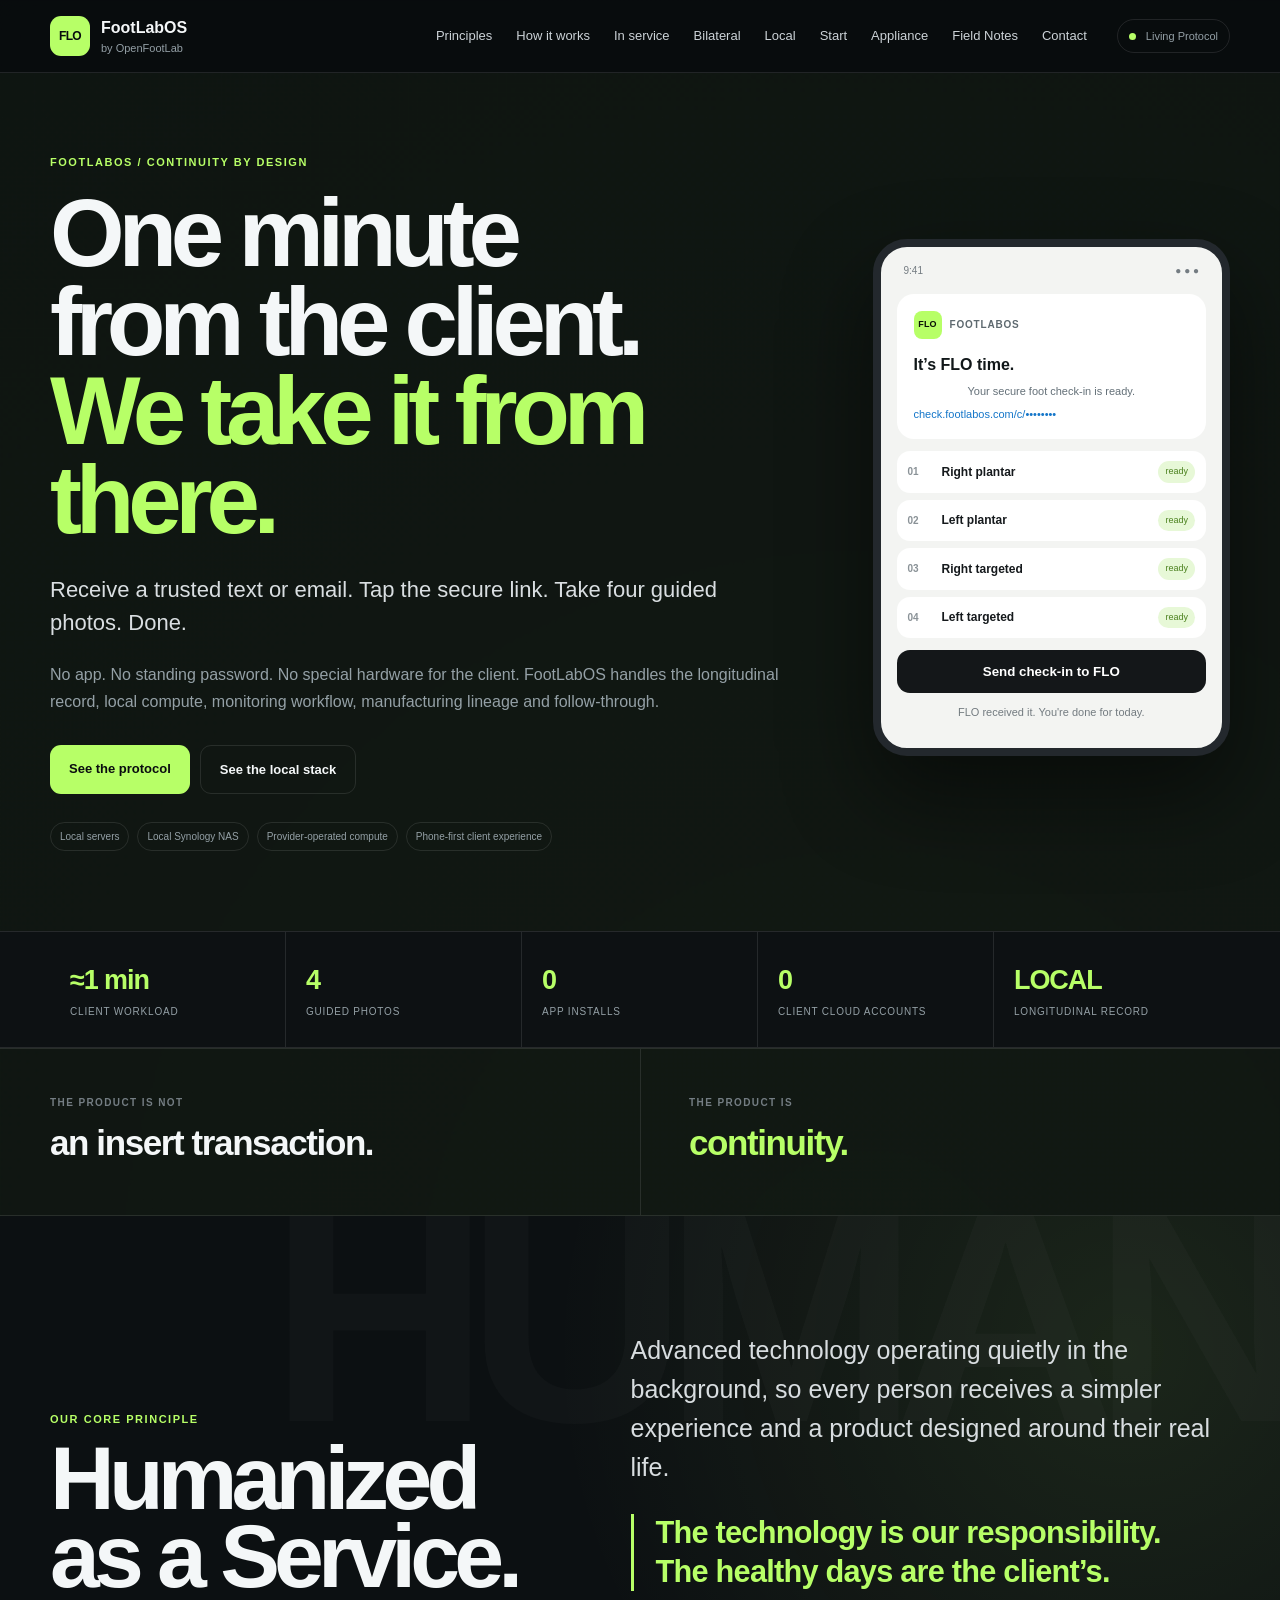
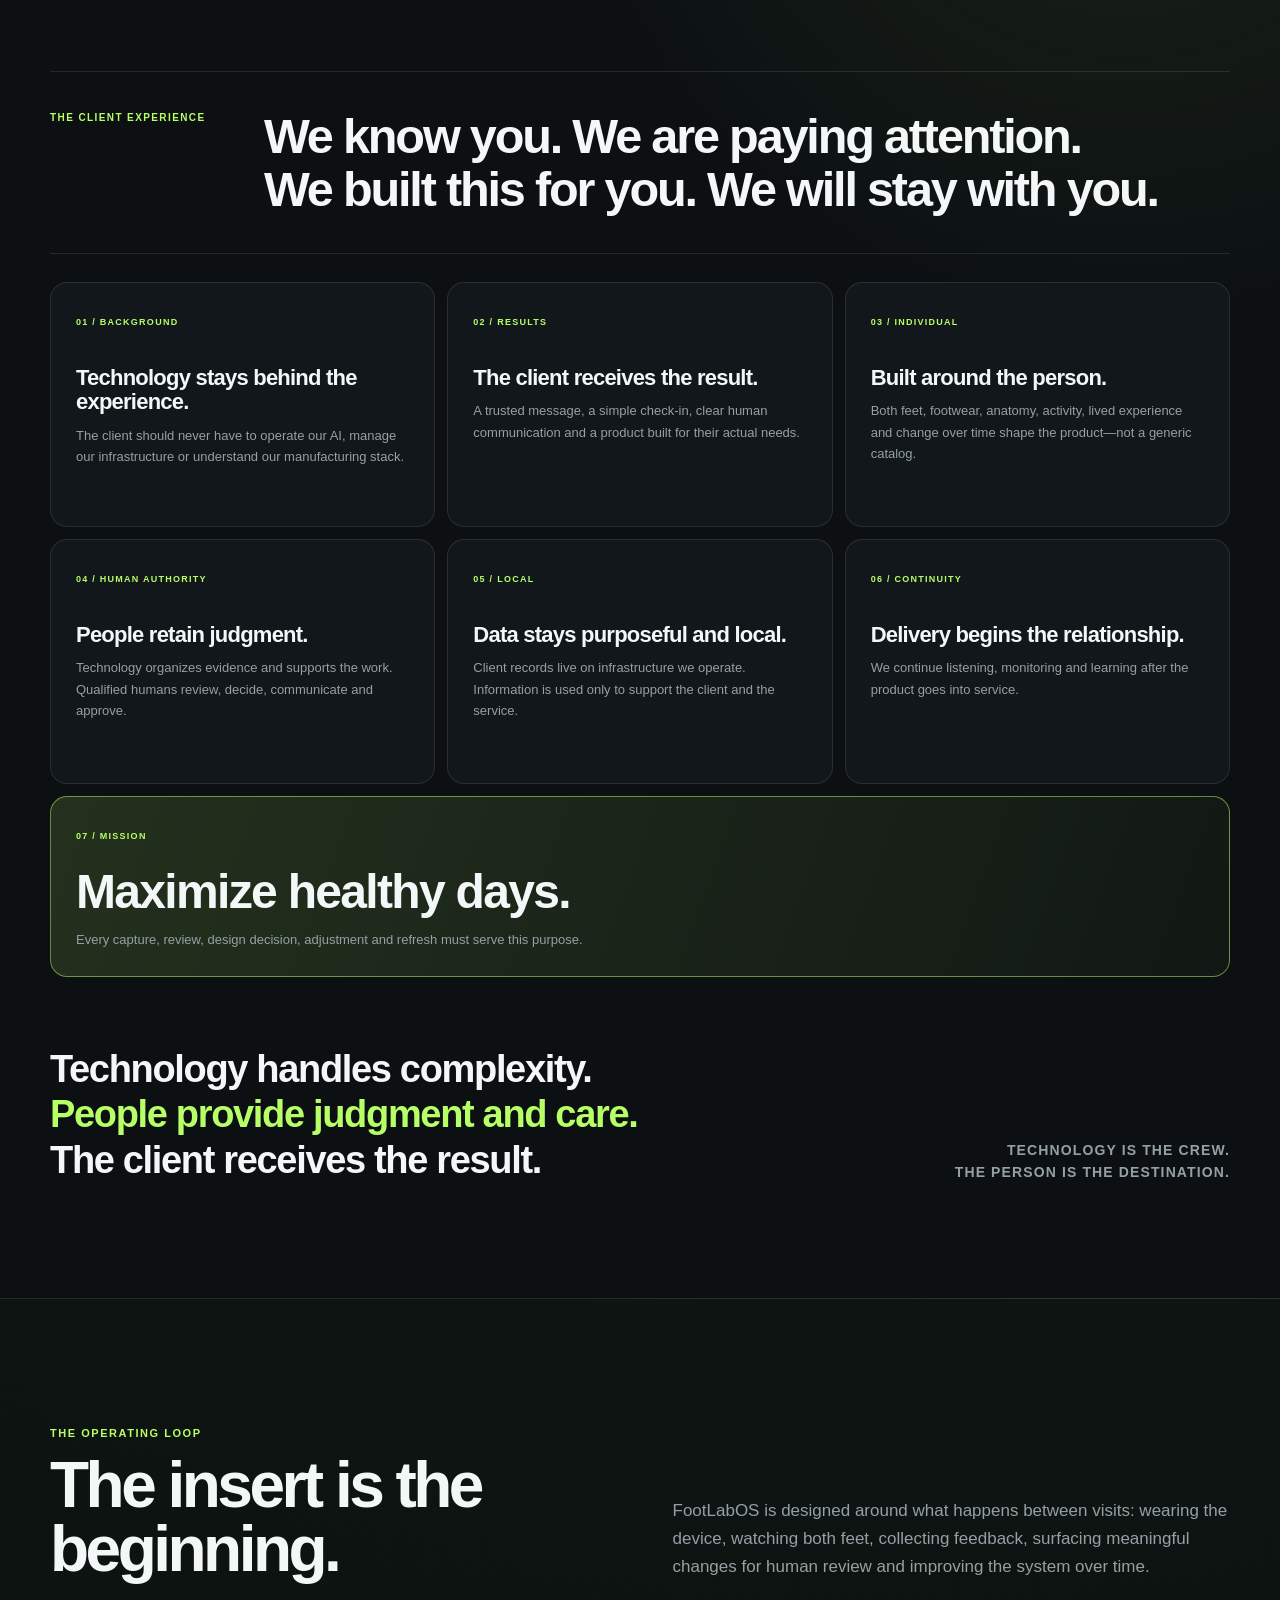
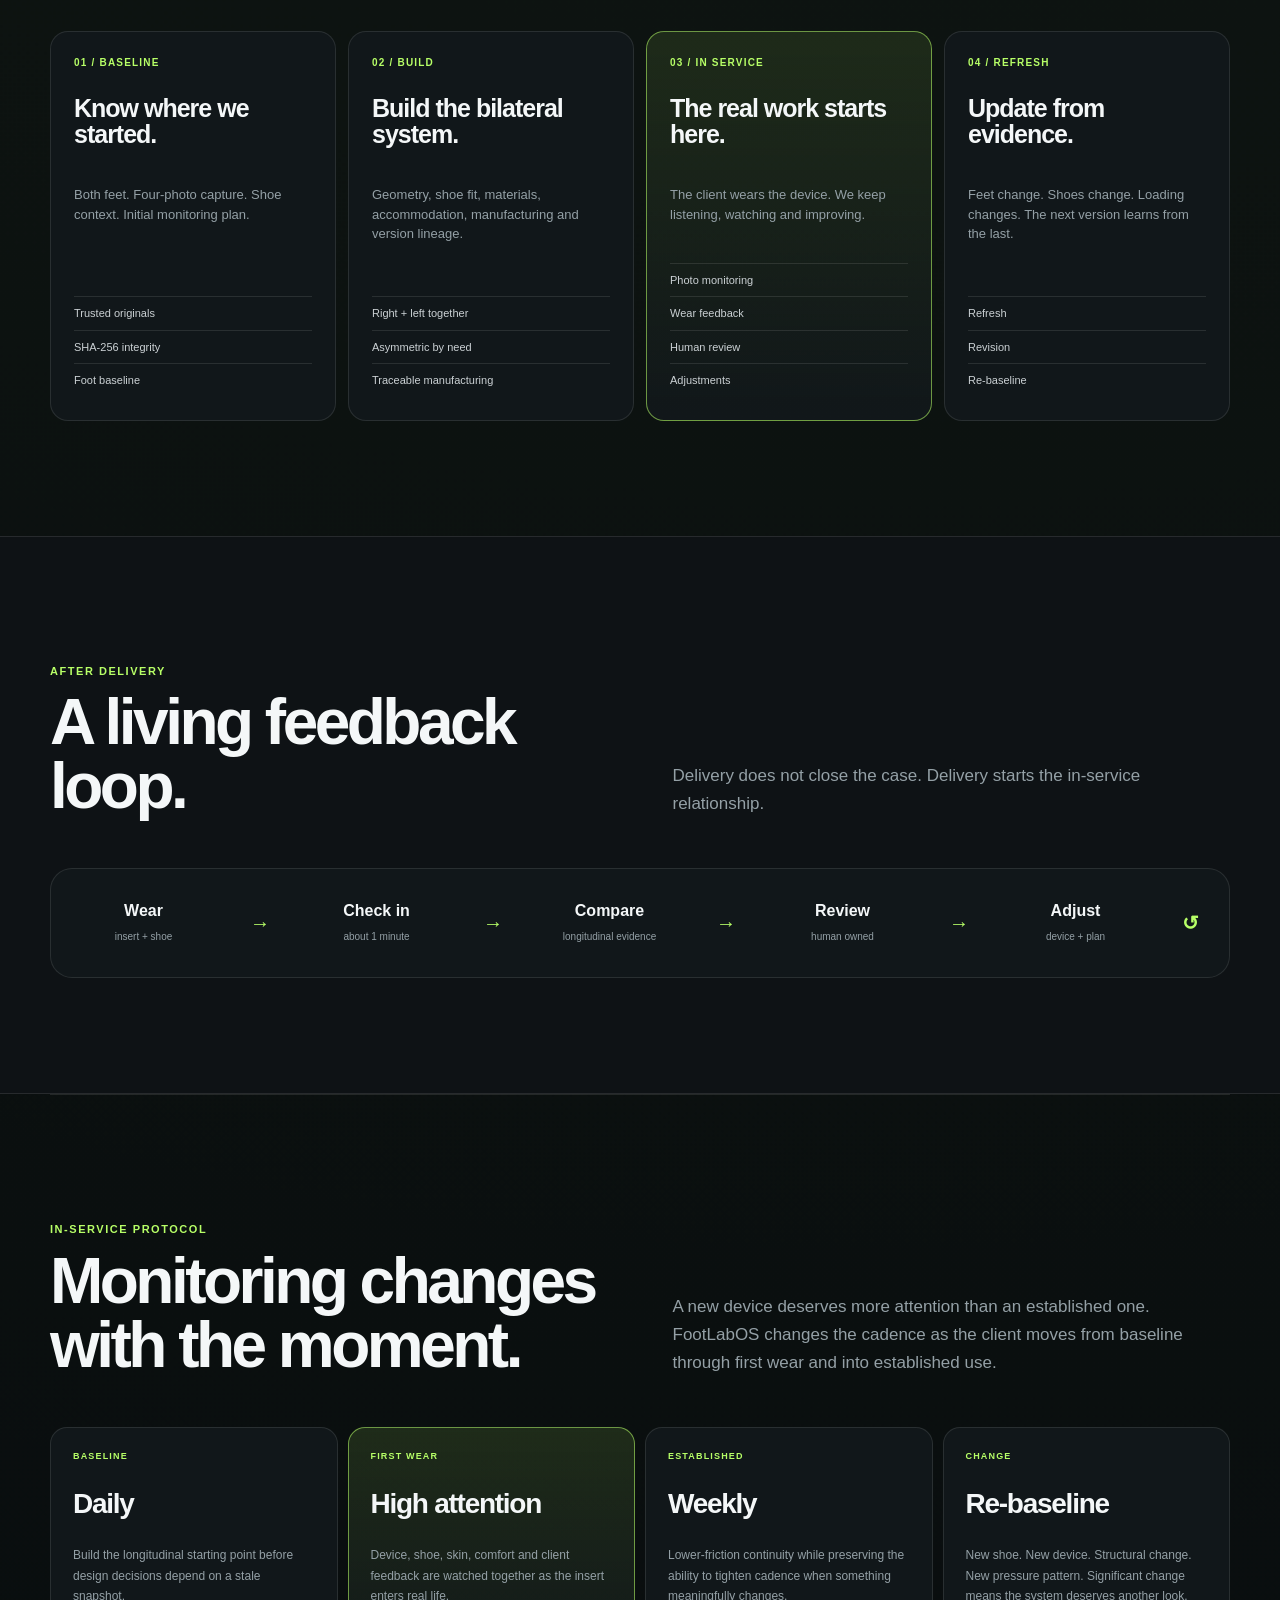
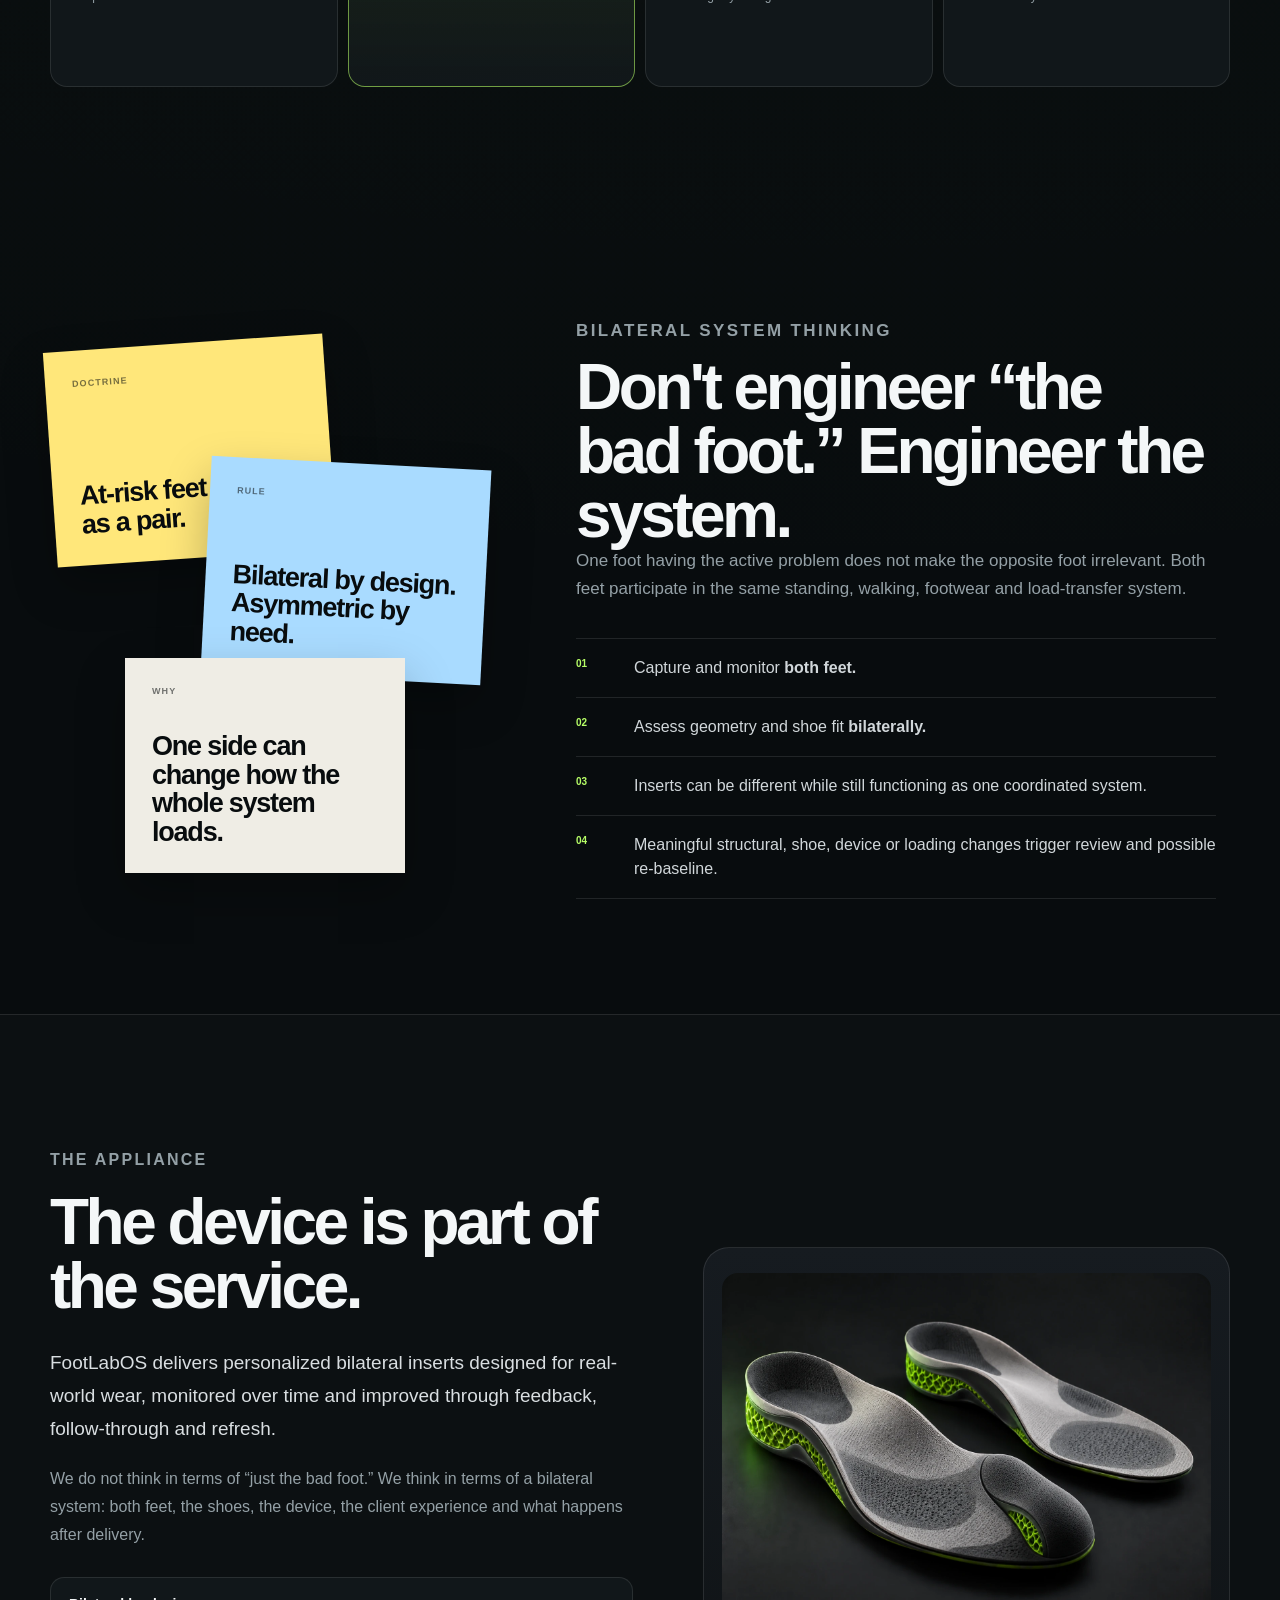
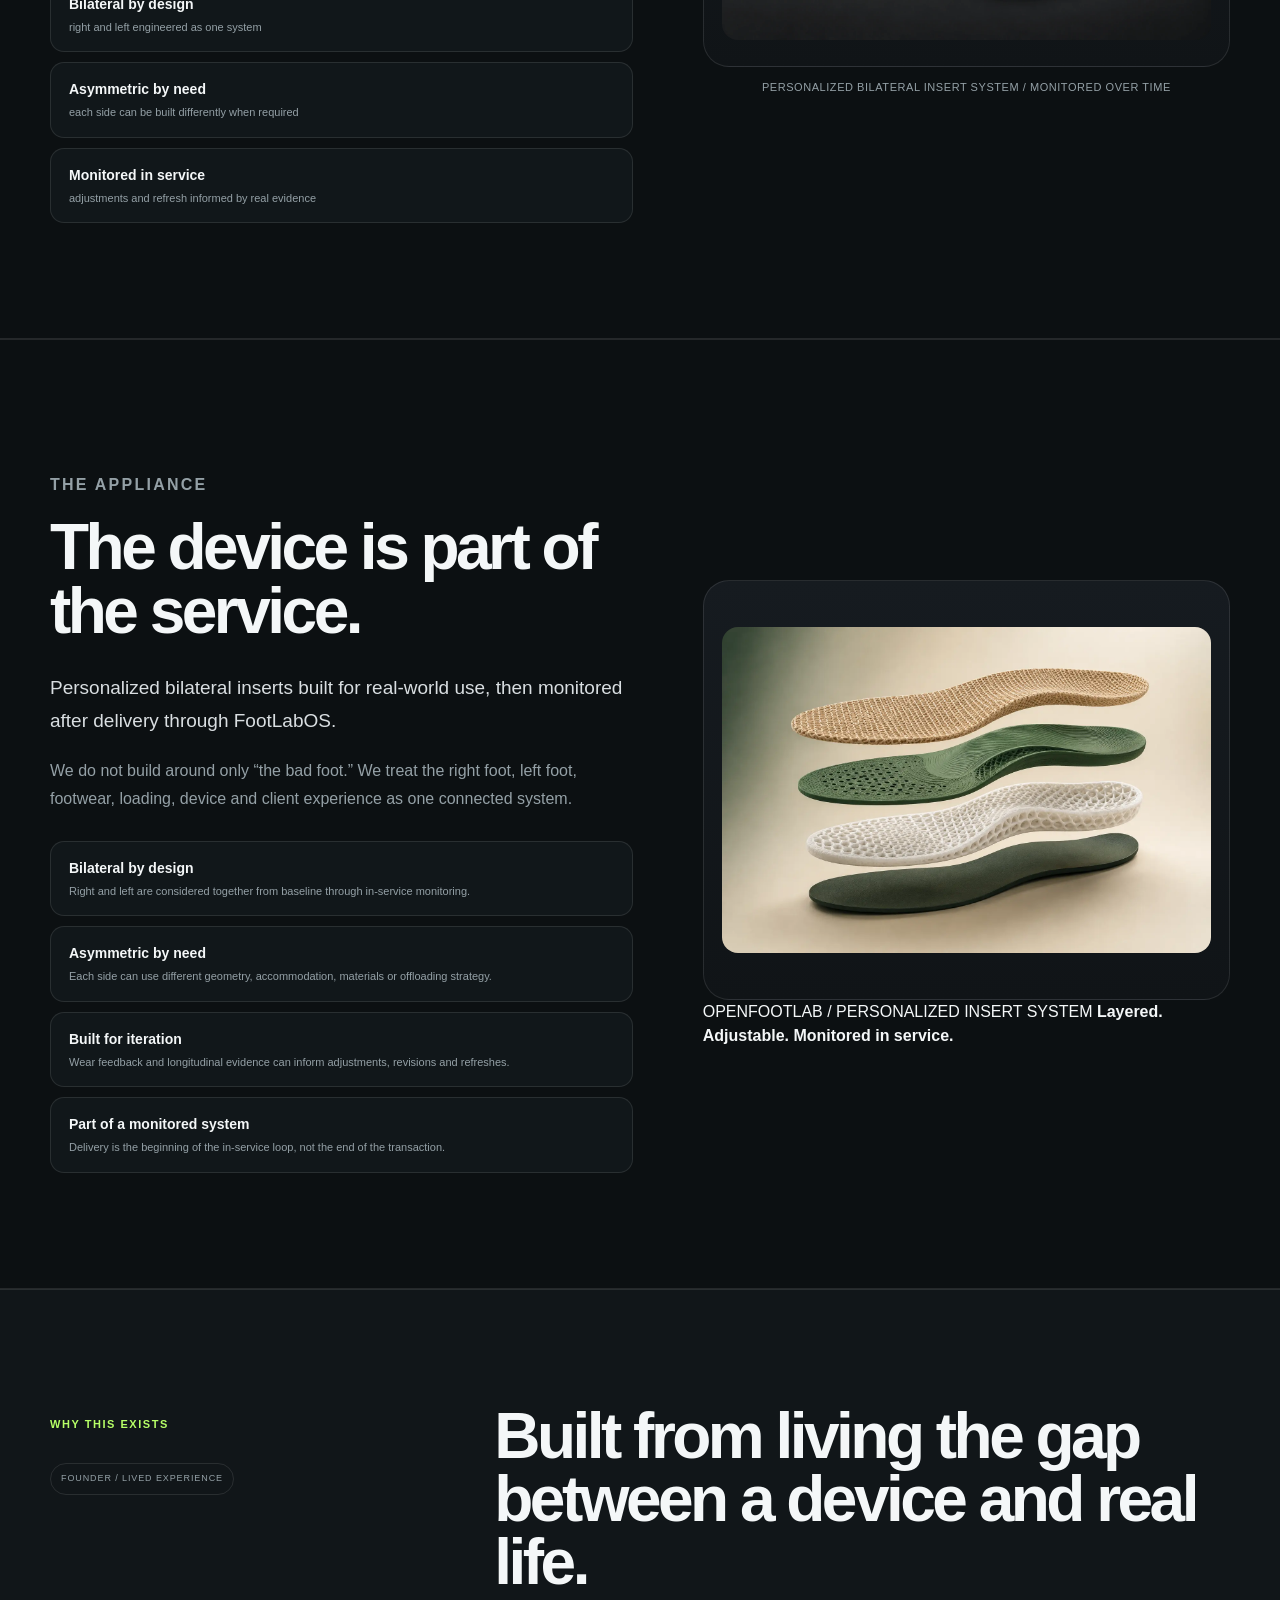
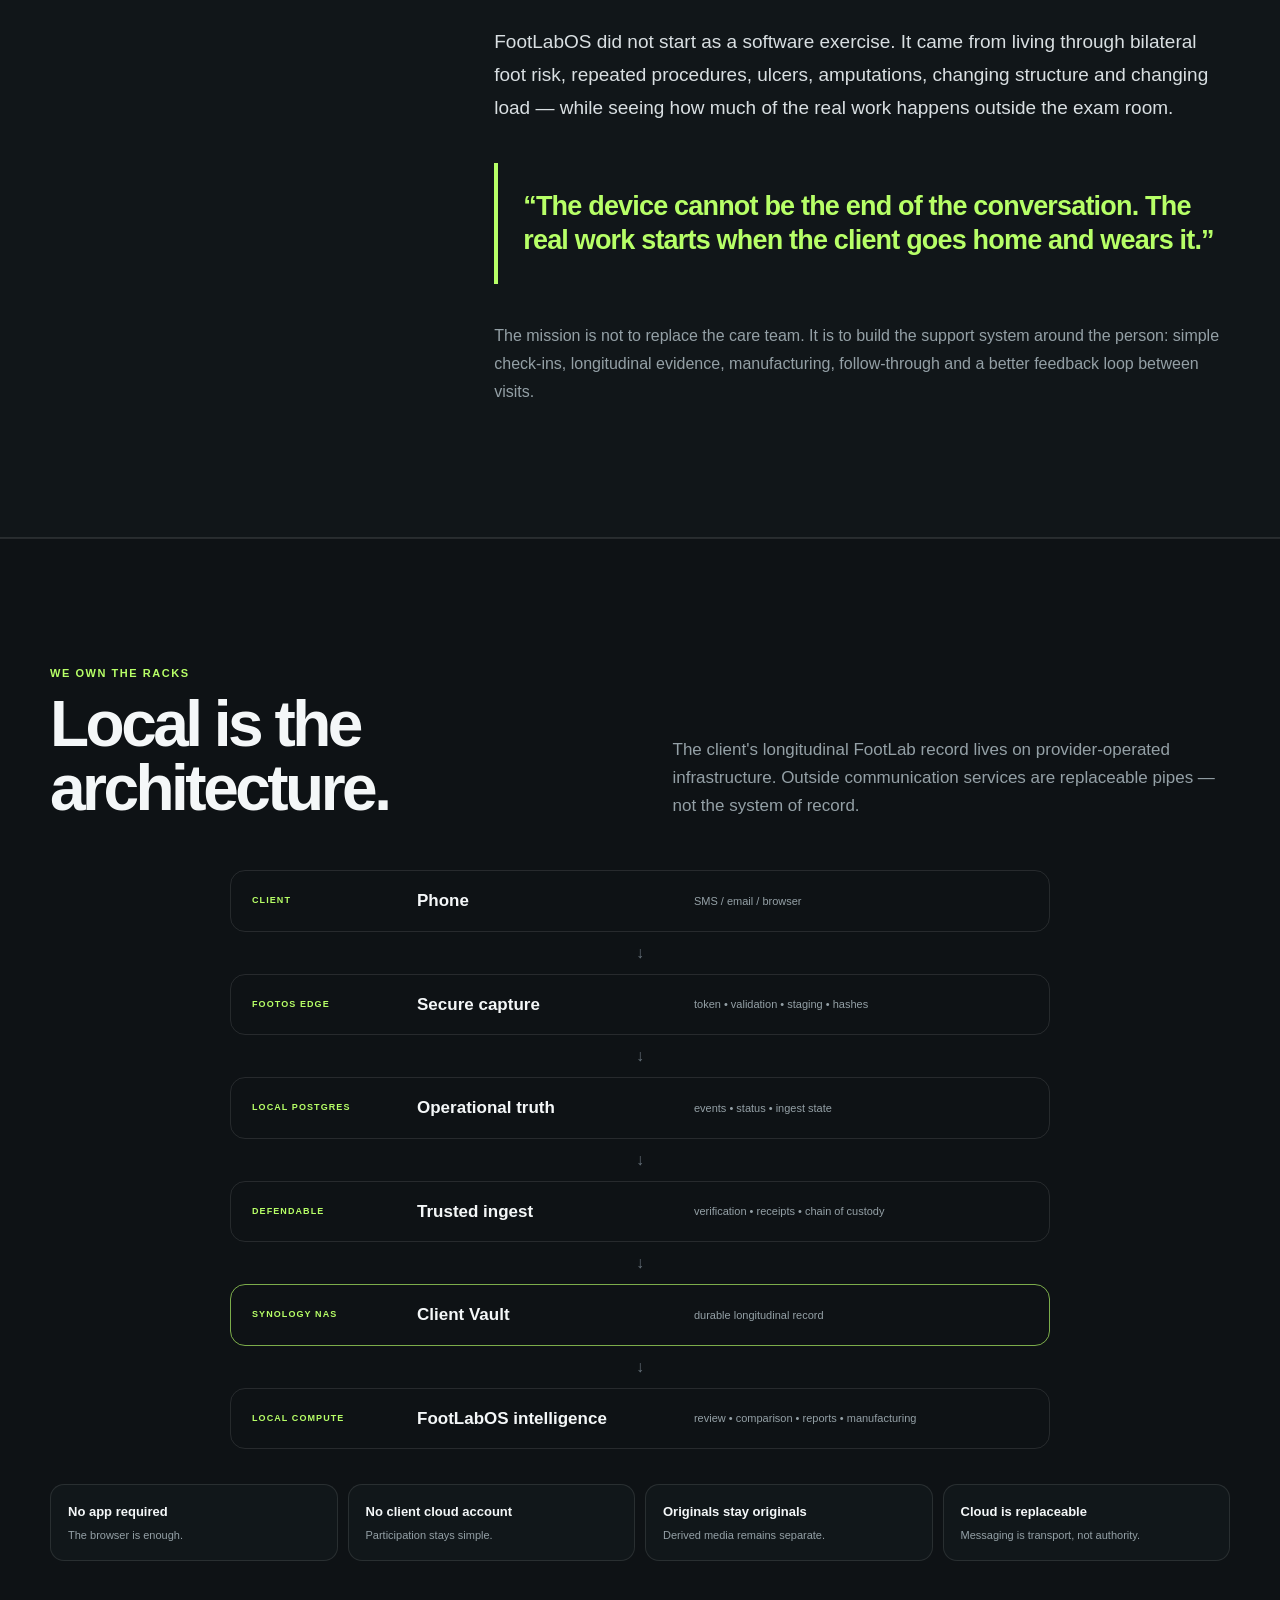
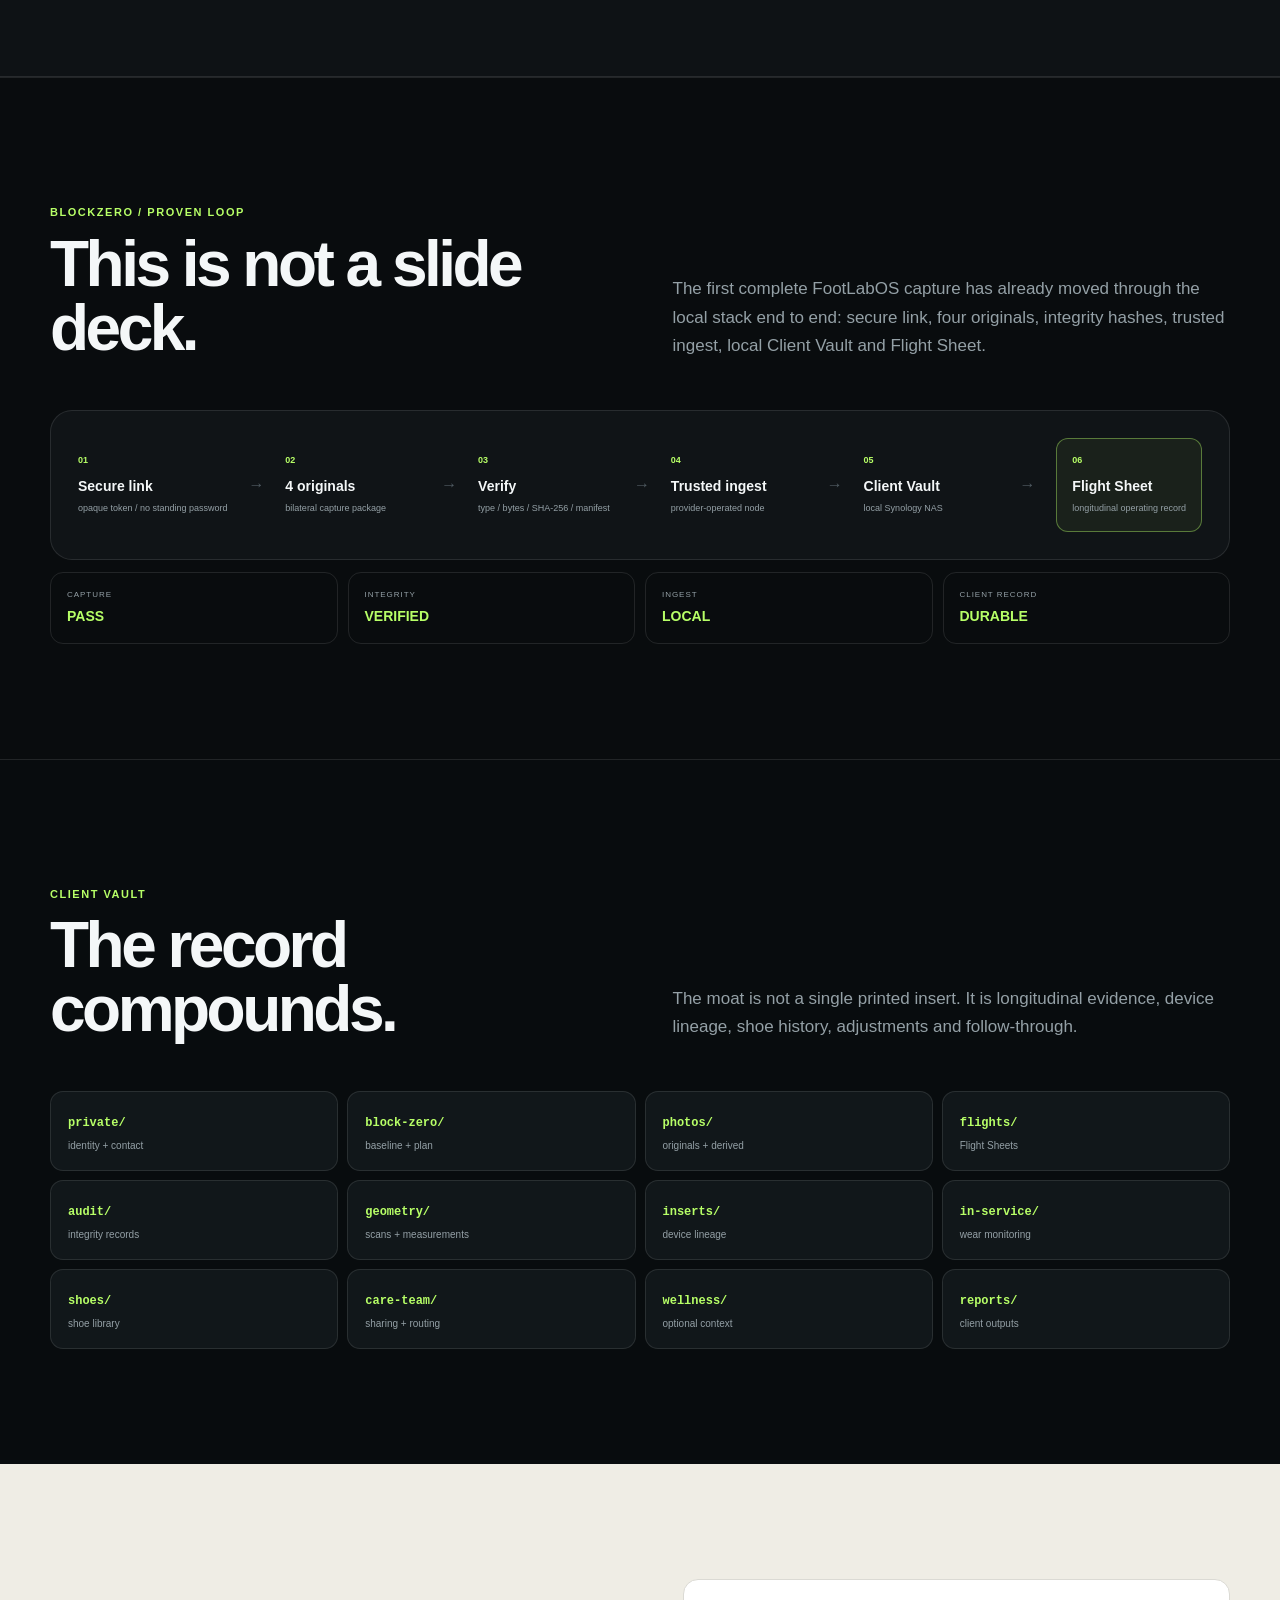
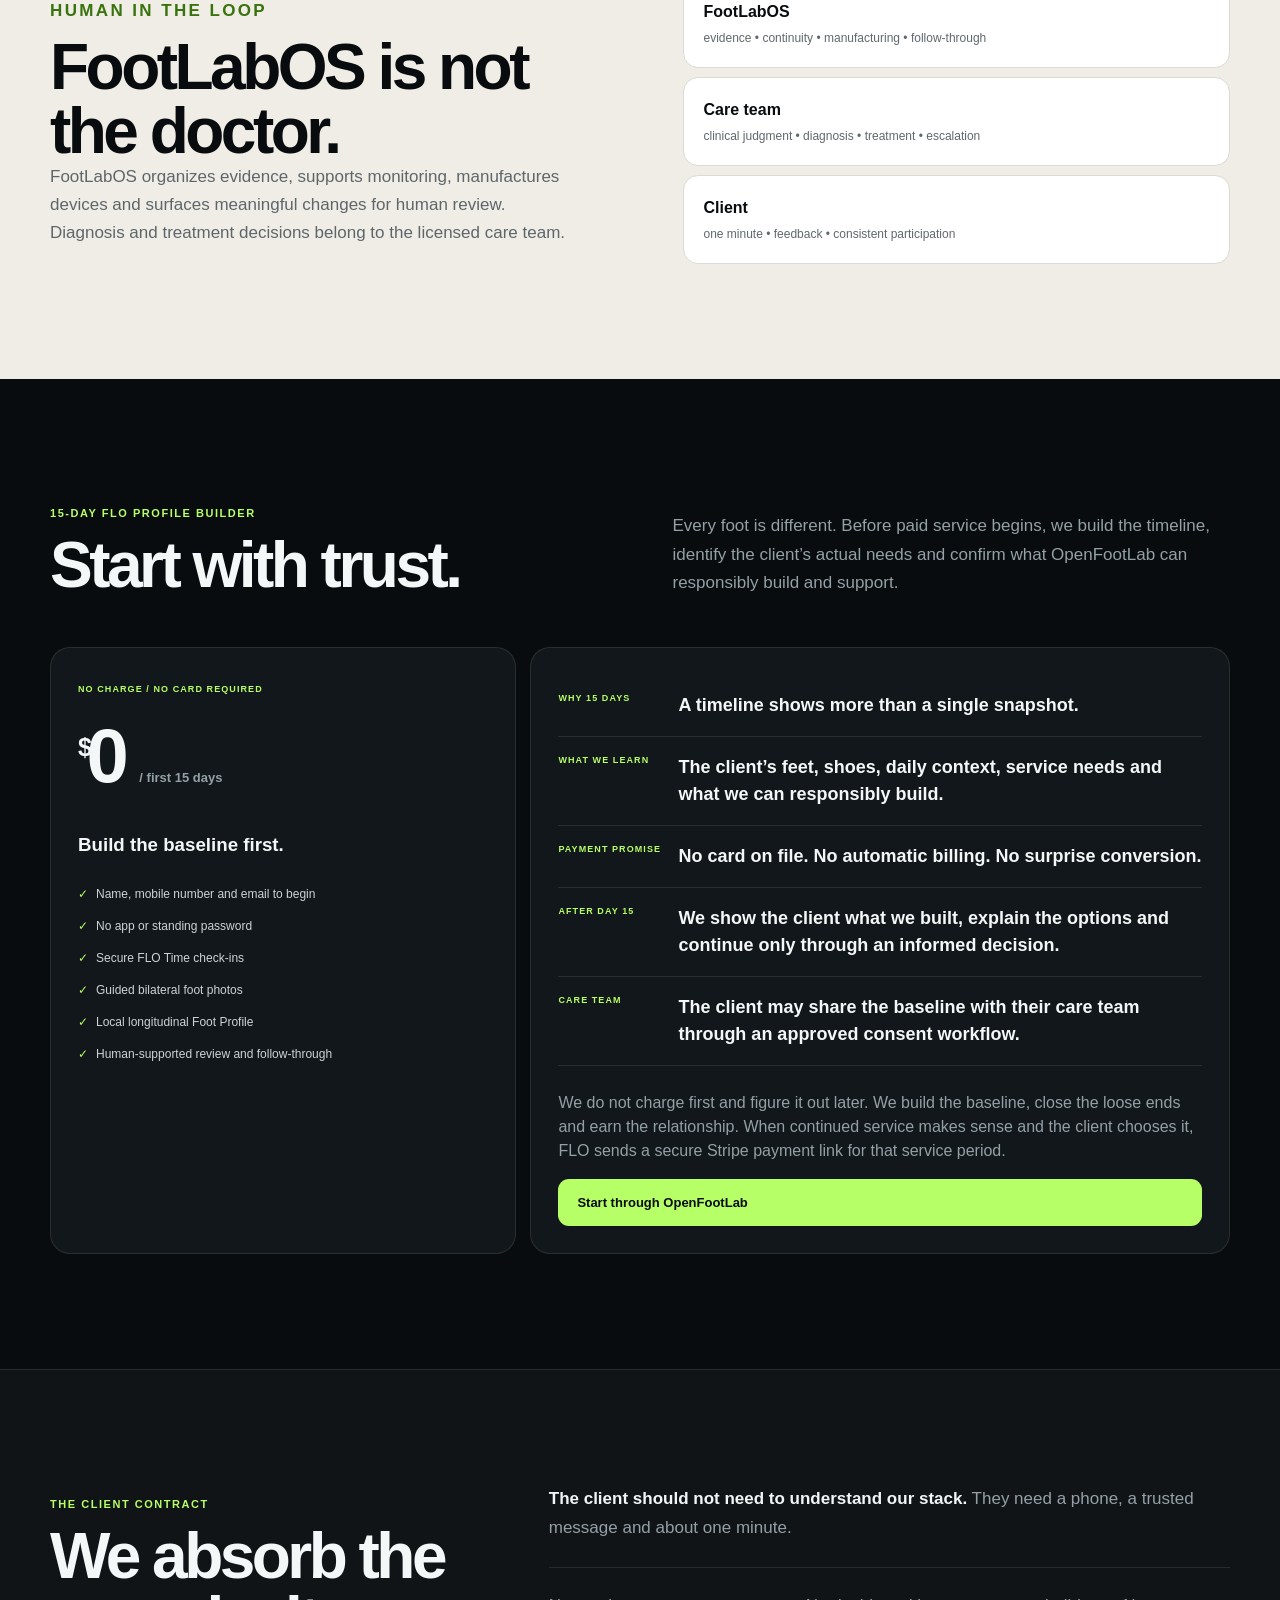
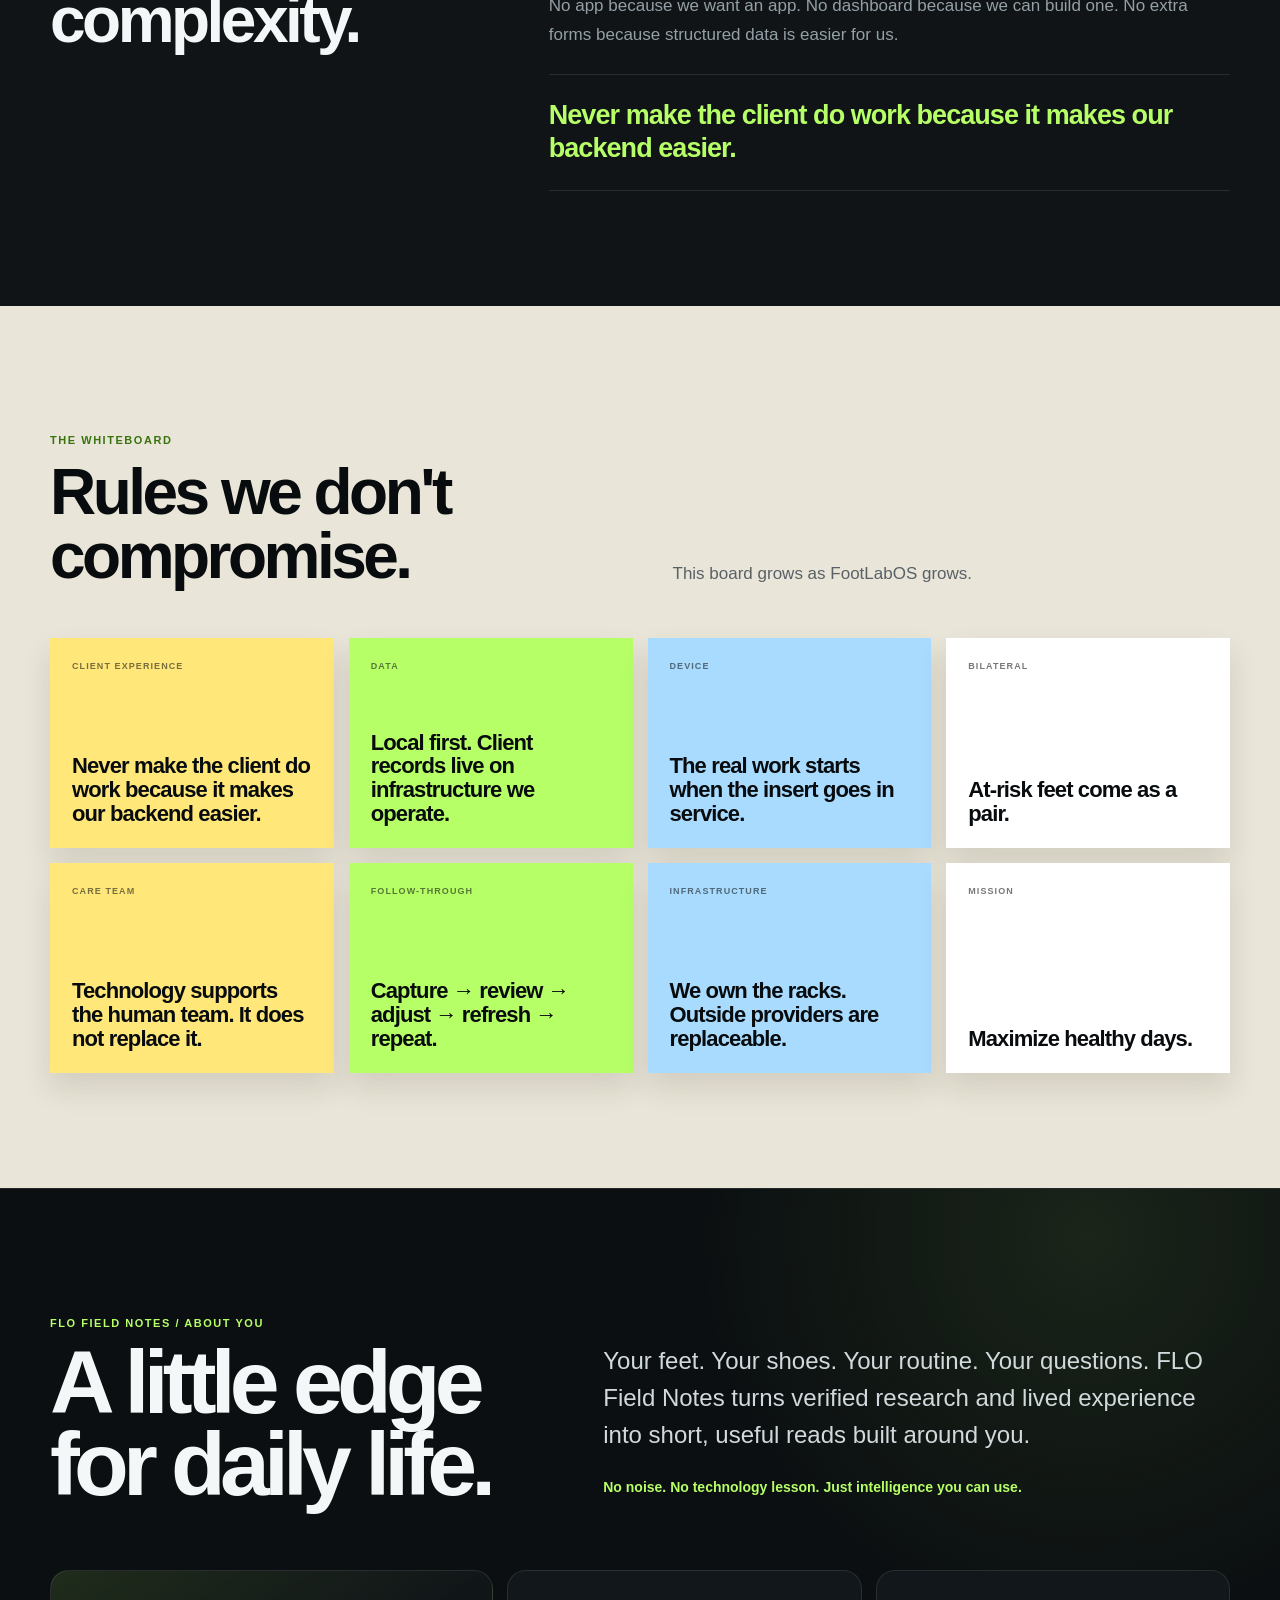
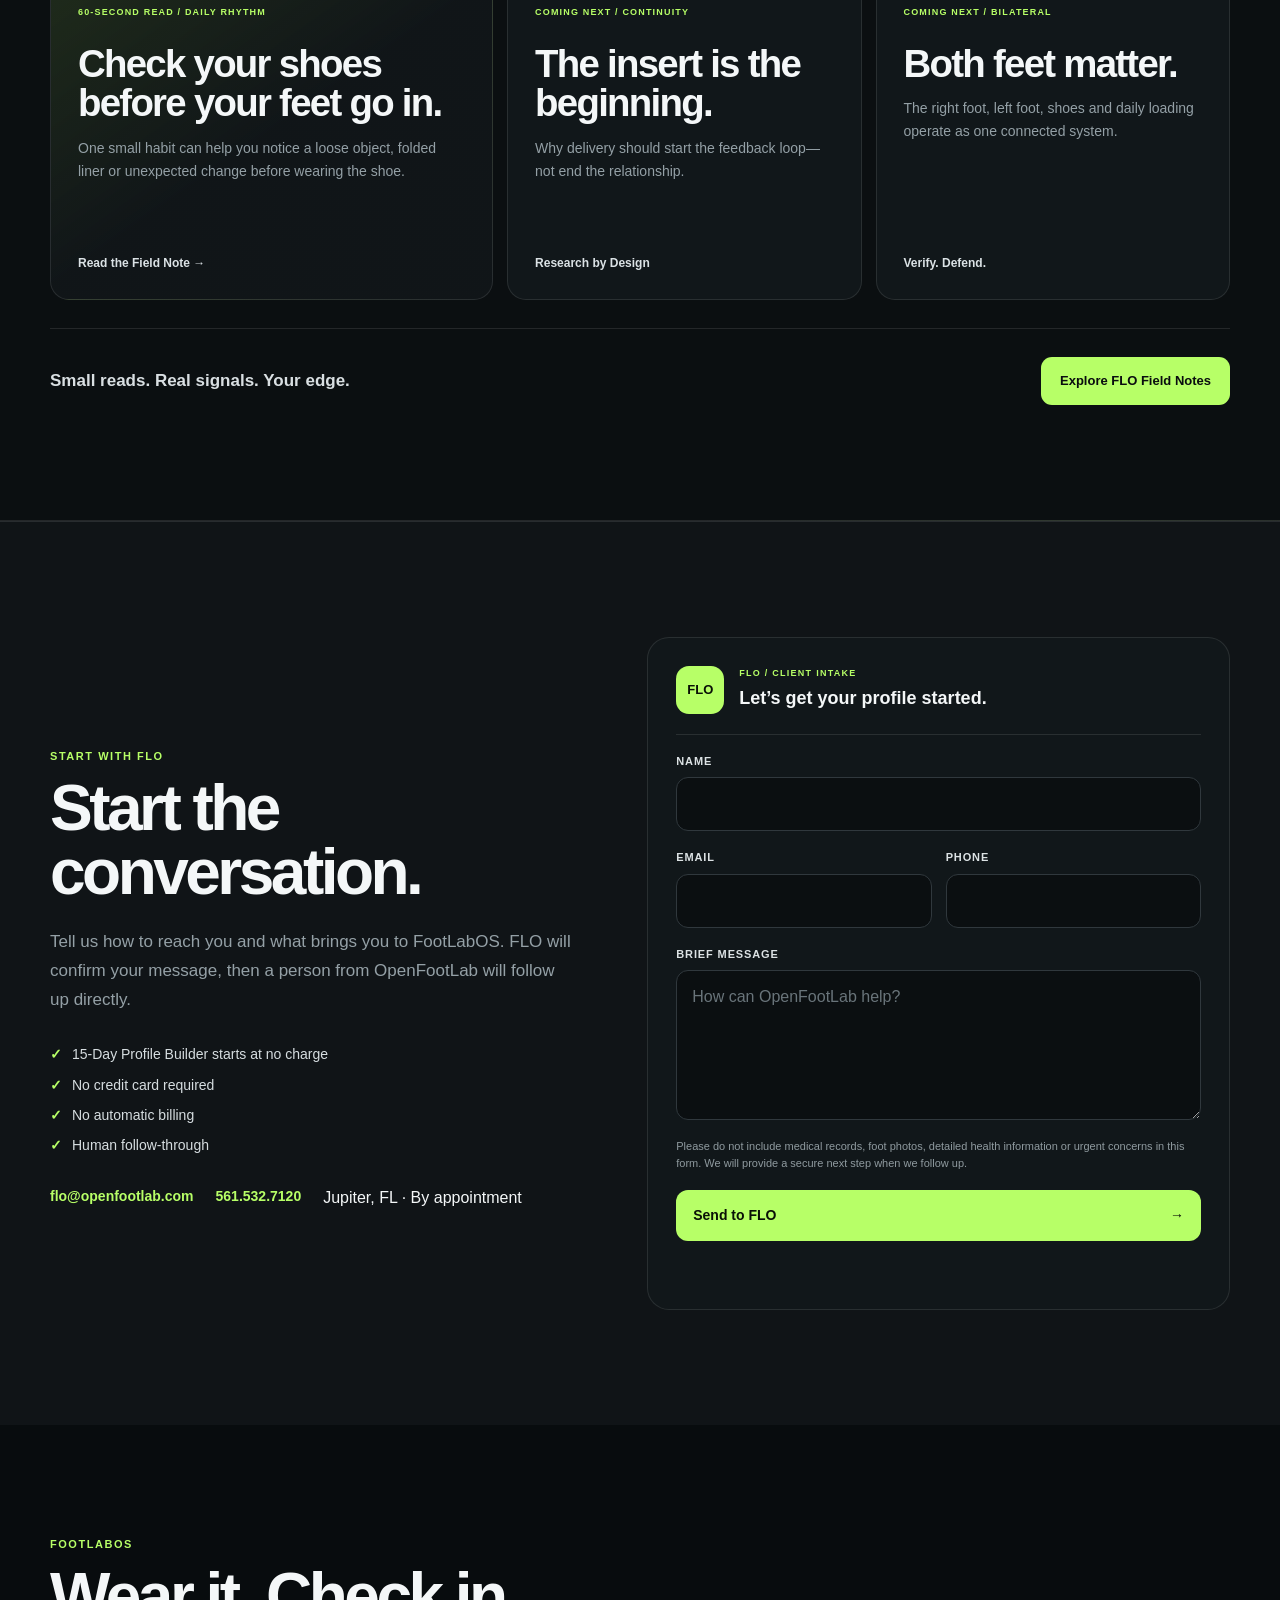
==== index.html @ 5fa95685 "Unify FLO and OpenFootLab without residential address" ====
<!doctype html>
<html lang="en">
<head>
  <meta charset="utf-8">
  <meta name="viewport" content="width=device-width,initial-scale=1">
  <!-- FOOTLABOS SEARCH FOUNDATION -->
  <title>FootLabOS | Foot Monitoring & Personalized Inserts</title>
  <meta name="description" content="FootLabOS delivers local-first foot monitoring, personalized bilateral inserts and secure one-minute FLO check-ins with human follow-through.">
  <meta name="robots" content="index,follow,max-image-preview:large">
  <meta name="theme-color" content="#0c1012">

  <link rel="canonical" href="https://footlabos.com/">
  <link rel="manifest" href="/site.webmanifest">

  <meta property="og:type" content="website">
  <meta property="og:site_name" content="FootLabOS">
  <meta property="og:title" content="FootLabOS — Continuity by Design">
  <meta property="og:description" content="Secure one-minute foot check-ins, personalized bilateral inserts and human follow-through.">
  <meta property="og:url" content="https://footlabos.com/">
  <meta property="og:image" content="https://footlabos.com/assets/img/footlabos-bilateral-amputee-insert-v2.webp">
  <meta property="og:image:alt" content="Personalized bilateral FootLabOS insert system">

  <meta name="twitter:card" content="summary_large_image">
  <meta name="twitter:title" content="FootLabOS — Continuity by Design">
  <meta name="twitter:description" content="One-minute FLO check-ins and continuity after delivery.">
  <meta name="twitter:image" content="https://footlabos.com/assets/img/footlabos-bilateral-amputee-insert-v2.webp">

  <script type="application/ld+json">
  {
    "@context": "https://schema.org",
    "@graph": [
      {
        "@type": "Organization",
        "@id": "https://footlabos.com/#organization",
        "name": "OpenFootLab",
        "url": "https://openfootlab.com/",
        "email": "flo@openfootlab.com",
        "telephone": "+1-561-532-7120"
      },
      {
        "@type": "Brand",
        "@id": "https://footlabos.com/#brand",
        "name": "FootLabOS",
        "alternateName": "FLO",
        "logo": "https://footlabos.com/assets/img/footlabos-favicon-512.png",
        "slogan": "Continuity by Design"
      },
      {
        "@type": "WebSite",
        "@id": "https://footlabos.com/#website",
        "url": "https://footlabos.com/",
        "name": "FootLabOS",
        "publisher": {
          "@id": "https://footlabos.com/#organization"
        }
      },
      {
        "@type": "Service",
        "@id": "https://footlabos.com/#service",
        "name": "FootLabOS",
        "serviceType": "Longitudinal foot monitoring and personalized bilateral insert service",
        "provider": {
          "@id": "https://footlabos.com/#organization"
        },
        "brand": {
          "@id": "https://footlabos.com/#brand"
        },
        "description": "A local-first service combining secure foot check-ins, personalized inserts, human review and continuity after delivery.",
        "url": "https://footlabos.com/"
      }
    ]
  }
  </script>
  <link rel="icon" href="assets/img/footlabos-flo-mark.svg" type="image/svg+xml">
  <link rel="apple-touch-icon" href="assets/img/footlabos-favicon-512.png">
  <link rel="stylesheet" href="assets/css/styles.css?v=flo-20260919-3">
</head>

<body>

<header class="topbar">
  <div class="shell nav">
    <a class="brand" href="#top">
      <span class="logo" aria-hidden="true">FLO</span>
      <span>
        <strong>FootLabOS</strong>
        <small>by OpenFootLab</small>
      </span>
    </a>

    <nav>
      <a href="#principles">Principles</a>
      <a href="#how">How it works</a>
      <a href="#service">In service</a>
      <a href="#bilateral">Bilateral</a>
      <a href="#local">Local</a>
      <a href="#membership">Start</a>
      <a href="#appliance">Appliance</a>
      <a href="/field-notes/">Field Notes</a>
      <a href="#contact">Contact</a>
    </nav>

    <span class="live">
      <i></i>
      Living Protocol
    </span>
  </div>
</header>


<main id="top">

<section class="hero shell">

  <div class="hero-copy">

    <p class="eyebrow">FOOTLABOS / CONTINUITY BY DESIGN</p>

    <h1>
      One minute<br>
      from the client.
      <span>We take it from there.</span>
    </h1>

    <p class="lead">
      Receive a trusted text or email. Tap the secure link.
      Take four guided photos. Done.
    </p>

    <p class="sublead">
      No app. No standing password. No special hardware for the client.
      FootLabOS handles the longitudinal record, local compute,
      monitoring workflow, manufacturing lineage and follow-through.
    </p>

    <div class="buttons">
      <a class="button primary" href="#how">See the protocol</a>
      <a class="button secondary" href="#local">See the local stack</a>
    </div>

    <div class="proof">
      <span>Local servers</span>
      <span>Local Synology NAS</span>
      <span>Provider-operated compute</span>
      <span>Phone-first client experience</span>
    </div>

  </div>


  <div class="phone">

    <div class="phone-head">
      <span>9:41</span>
      <span>● ● ●</span>
    </div>

    <div class="sms">
      <div class="sms-brand">
        <span>FLO</span>
        <small>FootLabOS</small>
      </div>
      <strong>It’s FLO time.</strong>
      <p>Your secure foot check-in is ready.</p>
      <a>check.footlabos.com/c/••••••••</a>
    </div>

    <div class="captures">

      <div>
        <b>01</b>
        <span>Right plantar</span>
        <em>ready</em>
      </div>

      <div>
        <b>02</b>
        <span>Left plantar</span>
        <em>ready</em>
      </div>

      <div>
        <b>03</b>
        <span>Right targeted</span>
        <em>ready</em>
      </div>

      <div>
        <b>04</b>
        <span>Left targeted</span>
        <em>ready</em>
      </div>

    </div>

    <button id="demoSubmit">Send check-in to FLO</button>

    <p id="demoResult">
      FLO received it. You're done for today.
    </p>

  </div>

</section>


<section class="impact-strip">
  <div class="shell impact-grid">

    <div>
      <strong>≈1 min</strong>
      <span>client workload</span>
    </div>

    <div>
      <strong>4</strong>
      <span>guided photos</span>
    </div>

    <div>
      <strong>0</strong>
      <span>app installs</span>
    </div>

    <div>
      <strong>0</strong>
      <span>client cloud accounts</span>
    </div>

    <div>
      <strong>LOCAL</strong>
      <span>longitudinal record</span>
    </div>

  </div>
</section>


<section class="statement">
  <div class="shell statement-grid">

    <div>
      <small>THE PRODUCT IS NOT</small>
      <strong>an insert transaction.</strong>
    </div>

    <div class="green">
      <small>THE PRODUCT IS</small>
      <strong>continuity.</strong>
    </div>

  </div>
</section>


<section class="section humanized-section" id="principles">

  <div class="shell">

    <div class="humanized-intro">

      <div>
        <p class="eyebrow">OUR CORE PRINCIPLE</p>
        <h2>Humanized<br>as a Service.</h2>
      </div>

      <div class="humanized-definition">
        <p>
          Advanced technology operating quietly in the background,
          so every person receives a simpler experience and a product
          designed around their real life.
        </p>

        <blockquote>
          The technology is our responsibility.<br>
          The healthy days are the client’s.
        </blockquote>
      </div>

    </div>


    <div class="humanized-promise">

      <span>THE CLIENT EXPERIENCE</span>

      <strong>
        We know you. We are paying attention.<br>
        We built this for you. We will stay with you.
      </strong>

    </div>


    <div class="humanized-principles">

      <article>
        <small>01 / BACKGROUND</small>
        <h3>Technology stays behind the experience.</h3>
        <p>
          The client should never have to operate our AI, manage our
          infrastructure or understand our manufacturing stack.
        </p>
      </article>

      <article>
        <small>02 / RESULTS</small>
        <h3>The client receives the result.</h3>
        <p>
          A trusted message, a simple check-in, clear human communication
          and a product built for their actual needs.
        </p>
      </article>

      <article>
        <small>03 / INDIVIDUAL</small>
        <h3>Built around the person.</h3>
        <p>
          Both feet, footwear, anatomy, activity, lived experience and
          change over time shape the product—not a generic catalog.
        </p>
      </article>

      <article>
        <small>04 / HUMAN AUTHORITY</small>
        <h3>People retain judgment.</h3>
        <p>
          Technology organizes evidence and supports the work.
          Qualified humans review, decide, communicate and approve.
        </p>
      </article>

      <article>
        <small>05 / LOCAL</small>
        <h3>Data stays purposeful and local.</h3>
        <p>
          Client records live on infrastructure we operate.
          Information is used only to support the client and the service.
        </p>
      </article>

      <article>
        <small>06 / CONTINUITY</small>
        <h3>Delivery begins the relationship.</h3>
        <p>
          We continue listening, monitoring and learning after the
          product goes into service.
        </p>
      </article>

      <article class="mission">
        <small>07 / MISSION</small>
        <h3>Maximize healthy days.</h3>
        <p>
          Every capture, review, design decision, adjustment and refresh
          must serve this purpose.
        </p>
      </article>

    </div>


    <div class="humanized-bottom-line">

      <p>
        Technology handles complexity.
        <span>People provide judgment and care.</span>
        The client receives the result.
      </p>

      <strong>
        Technology is the crew.<br>
        The person is the destination.
      </strong>

    </div>

  </div>

</section>


<section class="section shell" id="how">

  <div class="heading">

    <div>
      <p class="eyebrow">THE OPERATING LOOP</p>
      <h2>The insert is the beginning.</h2>
    </div>

    <p>
      FootLabOS is designed around what happens between visits:
      wearing the device, watching both feet, collecting feedback,
      surfacing meaningful changes for human review and improving the
      system over time.
    </p>

  </div>


  <div class="phases">

    <article>
      <small>01 / BASELINE</small>
      <h3>Know where we started.</h3>
      <p>
        Both feet. Four-photo capture. Shoe context.
        Initial monitoring plan.
      </p>
      <ul>
        <li>Trusted originals</li>
        <li>SHA-256 integrity</li>
        <li>Foot baseline</li>
      </ul>
    </article>


    <article>
      <small>02 / BUILD</small>
      <h3>Build the bilateral system.</h3>
      <p>
        Geometry, shoe fit, materials, accommodation,
        manufacturing and version lineage.
      </p>
      <ul>
        <li>Right + left together</li>
        <li>Asymmetric by need</li>
        <li>Traceable manufacturing</li>
      </ul>
    </article>


    <article class="featured">
      <small>03 / IN SERVICE</small>
      <h3>The real work starts here.</h3>
      <p>
        The client wears the device. We keep listening,
        watching and improving.
      </p>
      <ul>
        <li>Photo monitoring</li>
        <li>Wear feedback</li>
        <li>Human review</li>
        <li>Adjustments</li>
      </ul>
    </article>


    <article>
      <small>04 / REFRESH</small>
      <h3>Update from evidence.</h3>
      <p>
        Feet change. Shoes change. Loading changes.
        The next version learns from the last.
      </p>
      <ul>
        <li>Refresh</li>
        <li>Revision</li>
        <li>Re-baseline</li>
      </ul>
    </article>

  </div>

</section>


<section class="section dark" id="service">

  <div class="shell">

    <div class="heading">

      <div>
        <p class="eyebrow">AFTER DELIVERY</p>
        <h2>A living feedback loop.</h2>
      </div>

      <p>
        Delivery does not close the case.
        Delivery starts the in-service relationship.
      </p>

    </div>


    <div class="loop">

      <div>
        <strong>Wear</strong>
        <span>insert + shoe</span>
      </div>

      <b>→</b>

      <div>
        <strong>Check in</strong>
        <span>about 1 minute</span>
      </div>

      <b>→</b>

      <div>
        <strong>Compare</strong>
        <span>longitudinal evidence</span>
      </div>

      <b>→</b>

      <div>
        <strong>Review</strong>
        <span>human owned</span>
      </div>

      <b>→</b>

      <div>
        <strong>Adjust</strong>
        <span>device + plan</span>
      </div>

      <b>↺</b>

    </div>

  </div>

</section>


<section class="section shell monitoring-protocol">

  <div class="heading">
    <div>
      <p class="eyebrow">IN-SERVICE PROTOCOL</p>
      <h2>Monitoring changes with the moment.</h2>
    </div>

    <p>
      A new device deserves more attention than an established one.
      FootLabOS changes the cadence as the client moves from baseline
      through first wear and into established use.
    </p>
  </div>

  <div class="cadence-grid">

    <article>
      <span>BASELINE</span>
      <strong>Daily</strong>
      <p>
        Build the longitudinal starting point before design decisions
        depend on a stale snapshot.
      </p>
    </article>

    <article class="cadence-hot">
      <span>FIRST WEAR</span>
      <strong>High attention</strong>
      <p>
        Device, shoe, skin, comfort and client feedback are watched
        together as the insert enters real life.
      </p>
    </article>

    <article>
      <span>ESTABLISHED</span>
      <strong>Weekly</strong>
      <p>
        Lower-friction continuity while preserving the ability to
        tighten cadence when something meaningfully changes.
      </p>
    </article>

    <article>
      <span>CHANGE</span>
      <strong>Re-baseline</strong>
      <p>
        New shoe. New device. Structural change. New pressure pattern.
        Significant change means the system deserves another look.
      </p>
    </article>

  </div>

</section>


<section class="section shell" id="bilateral">

  <div class="two-col">

    <div class="notes">

      <div class="note yellow">
        <small>DOCTRINE</small>
        <strong>At-risk feet come as a pair.</strong>
      </div>

      <div class="note blue">
        <small>RULE</small>
        <strong>Bilateral by design.<br>Asymmetric by need.</strong>
      </div>

      <div class="note white">
        <small>WHY</small>
        <strong>One side can change how the whole system loads.</strong>
      </div>

    </div>


    <div class="copy">

      <p class="eyebrow">BILATERAL SYSTEM THINKING</p>

      <h2>
        Don't engineer
        “the bad foot.”
        Engineer the system.
      </h2>

      <p>
        One foot having the active problem does not make the opposite
        foot irrelevant. Both feet participate in the same standing,
        walking, footwear and load-transfer system.
      </p>


      <div class="rules">

        <div>
          <span>01</span>
          <p>Capture and monitor <strong>both feet.</strong></p>
        </div>

        <div>
          <span>02</span>
          <p>Assess geometry and shoe fit <strong>bilaterally.</strong></p>
        </div>

        <div>
          <span>03</span>
          <p>
            Inserts can be different while still functioning as one
            coordinated system.
          </p>
        </div>

        <div>
          <span>04</span>
          <p>
            Meaningful structural, shoe, device or loading changes
            trigger review and possible re-baseline.
          </p>
        </div>

      </div>

    </div>

  </div>

</section>



<section class="section appliance-section">

  <div class="shell appliance-grid">

    <div class="appliance-copy">
      <p class="eyebrow">THE APPLIANCE</p>
      <h2>The device is part of the service.</h2>

      <p class="appliance-lead">
        FootLabOS delivers personalized bilateral inserts designed
        for real-world wear, monitored over time and improved through
        feedback, follow-through and refresh.
      </p>

      <p>
        We do not think in terms of “just the bad foot.”
        We think in terms of a bilateral system:
        both feet, the shoes, the device, the client experience
        and what happens after delivery.
      </p>

      <div class="appliance-points">
        <div>
          <strong>Bilateral by design</strong>
          <span>right and left engineered as one system</span>
        </div>
        <div>
          <strong>Asymmetric by need</strong>
          <span>each side can be built differently when required</span>
        </div>
        <div>
          <strong>Monitored in service</strong>
          <span>adjustments and refresh informed by real evidence</span>
        </div>
      </div>
    </div>

    <div class="appliance-visual">
      <div class="image-frame">
        <img
          src="assets/img/footlabos-bilateral-amputee-insert-v2.webp"
          alt="FootLabOS personalized bilateral insert pair"
        >
      </div>
      <p class="image-caption">
        Personalized bilateral insert system / monitored over time
      </p>
    </div>

  </div>

</section>



<section class="section appliance-section" id="appliance">

  <div class="shell appliance-grid">

    <div class="appliance-copy">

      <p class="eyebrow">THE APPLIANCE</p>

      <h2>
        The device is part
        of the service.
      </h2>

      <p class="appliance-lead">
        Personalized bilateral inserts built for real-world use,
        then monitored after delivery through FootLabOS.
      </p>

      <p>
        We do not build around only “the bad foot.”
        We treat the right foot, left foot, footwear, loading,
        device and client experience as one connected system.
      </p>

      <div class="appliance-points">

        <div>
          <strong>Bilateral by design</strong>
          <span>
            Right and left are considered together from baseline
            through in-service monitoring.
          </span>
        </div>

        <div>
          <strong>Asymmetric by need</strong>
          <span>
            Each side can use different geometry, accommodation,
            materials or offloading strategy.
          </span>
        </div>

        <div>
          <strong>Built for iteration</strong>
          <span>
            Wear feedback and longitudinal evidence can inform
            adjustments, revisions and refreshes.
          </span>
        </div>

        <div>
          <strong>Part of a monitored system</strong>
          <span>
            Delivery is the beginning of the in-service loop,
            not the end of the transaction.
          </span>
        </div>

      </div>

    </div>


    <div class="appliance-visual">

      <div class="image-frame">
        <img
          src="assets/img/openfootlab-exploded-build.webp"
          alt="Exploded view of an OpenFootLab layered personalized insert"
          loading="lazy"
        >
      </div>

      <div class="image-meta">
        <span>OPENFOOTLAB / PERSONALIZED INSERT SYSTEM</span>
        <strong>Layered. Adjustable. Monitored in service.</strong>
      </div>

    </div>

  </div>

</section>


<section class="section founder-section">

  <div class="shell founder-grid">

    <div class="founder-label">
      <p class="eyebrow">WHY THIS EXISTS</p>
      <span>FOUNDER / LIVED EXPERIENCE</span>
    </div>

    <div class="founder-story">

      <h2>
        Built from living the gap
        between a device and real life.
      </h2>

      <p class="founder-lead">
        FootLabOS did not start as a software exercise.
        It came from living through bilateral foot risk,
        repeated procedures, ulcers, amputations, changing structure
        and changing load — while seeing how much of the real work
        happens outside the exam room.
      </p>

      <blockquote>
        “The device cannot be the end of the conversation.
        The real work starts when the client goes home and wears it.”
      </blockquote>

      <p>
        The mission is not to replace the care team.
        It is to build the support system around the person:
        simple check-ins, longitudinal evidence, manufacturing,
        follow-through and a better feedback loop between visits.
      </p>

    </div>

  </div>

</section>


<section class="section local" id="local">

  <div class="shell">

    <div class="heading">

      <div>
        <p class="eyebrow">WE OWN THE RACKS</p>
        <h2>Local is the architecture.</h2>
      </div>

      <p>
        The client's longitudinal FootLab record lives on
        provider-operated infrastructure. Outside communication
        services are replaceable pipes — not the system of record.
      </p>

    </div>


    <div class="stack">

      <div>
        <small>CLIENT</small>
        <strong>Phone</strong>
        <span>SMS / email / browser</span>
      </div>

      <i>↓</i>

      <div>
        <small>FOOTOS EDGE</small>
        <strong>Secure capture</strong>
        <span>token • validation • staging • hashes</span>
      </div>

      <i>↓</i>

      <div>
        <small>LOCAL POSTGRES</small>
        <strong>Operational truth</strong>
        <span>events • status • ingest state</span>
      </div>

      <i>↓</i>

      <div>
        <small>DEFENDABLE</small>
        <strong>Trusted ingest</strong>
        <span>verification • receipts • chain of custody</span>
      </div>

      <i>↓</i>

      <div class="trusted">
        <small>SYNOLOGY NAS</small>
        <strong>Client Vault</strong>
        <span>durable longitudinal record</span>
      </div>

      <i>↓</i>

      <div>
        <small>LOCAL COMPUTE</small>
        <strong>FootLabOS intelligence</strong>
        <span>review • comparison • reports • manufacturing</span>
      </div>

    </div>


    <div class="principles">

      <div>
        <strong>No app required</strong>
        <span>The browser is enough.</span>
      </div>

      <div>
        <strong>No client cloud account</strong>
        <span>Participation stays simple.</span>
      </div>

      <div>
        <strong>Originals stay originals</strong>
        <span>Derived media remains separate.</span>
      </div>

      <div>
        <strong>Cloud is replaceable</strong>
        <span>Messaging is transport, not authority.</span>
      </div>

    </div>

  </div>

</section>


<section class="section proof-section">

  <div class="shell">

    <div class="heading">

      <div>
        <p class="eyebrow">BLOCKZERO / PROVEN LOOP</p>
        <h2>This is not a slide deck.</h2>
      </div>

      <p>
        The first complete FootLabOS capture has already moved through
        the local stack end to end: secure link, four originals,
        integrity hashes, trusted ingest, local Client Vault and
        Flight Sheet.
      </p>

    </div>


    <div class="proof-rail">

      <div>
        <span>01</span>
        <strong>Secure link</strong>
        <small>opaque token / no standing password</small>
      </div>

      <i>→</i>

      <div>
        <span>02</span>
        <strong>4 originals</strong>
        <small>bilateral capture package</small>
      </div>

      <i>→</i>

      <div>
        <span>03</span>
        <strong>Verify</strong>
        <small>type / bytes / SHA-256 / manifest</small>
      </div>

      <i>→</i>

      <div>
        <span>04</span>
        <strong>Trusted ingest</strong>
        <small>provider-operated node</small>
      </div>

      <i>→</i>

      <div>
        <span>05</span>
        <strong>Client Vault</strong>
        <small>local Synology NAS</small>
      </div>

      <i>→</i>

      <div class="proof-live">
        <span>06</span>
        <strong>Flight Sheet</strong>
        <small>longitudinal operating record</small>
      </div>

    </div>


    <div class="proof-result">

      <div>
        <small>CAPTURE</small>
        <strong>PASS</strong>
      </div>

      <div>
        <small>INTEGRITY</small>
        <strong>VERIFIED</strong>
      </div>

      <div>
        <small>INGEST</small>
        <strong>LOCAL</strong>
      </div>

      <div>
        <small>CLIENT RECORD</small>
        <strong>DURABLE</strong>
      </div>

    </div>

  </div>

</section>


<section class="section shell">

  <div class="heading">

    <div>
      <p class="eyebrow">CLIENT VAULT</p>
      <h2>The record compounds.</h2>
    </div>

    <p>
      The moat is not a single printed insert.
      It is longitudinal evidence, device lineage,
      shoe history, adjustments and follow-through.
    </p>

  </div>


  <div class="vault">

    <div><strong>private/</strong><span>identity + contact</span></div>
    <div><strong>block-zero/</strong><span>baseline + plan</span></div>
    <div><strong>photos/</strong><span>originals + derived</span></div>
    <div><strong>flights/</strong><span>Flight Sheets</span></div>

    <div><strong>audit/</strong><span>integrity records</span></div>
    <div><strong>geometry/</strong><span>scans + measurements</span></div>
    <div><strong>inserts/</strong><span>device lineage</span></div>
    <div><strong>in-service/</strong><span>wear monitoring</span></div>

    <div><strong>shoes/</strong><span>shoe library</span></div>
    <div><strong>care-team/</strong><span>sharing + routing</span></div>
    <div><strong>wellness/</strong><span>optional context</span></div>
    <div><strong>reports/</strong><span>client outputs</span></div>

  </div>

</section>


<section class="section human">

  <div class="shell human-grid">

    <div>

      <p class="eyebrow">HUMAN IN THE LOOP</p>

      <h2>FootLabOS is not the doctor.</h2>

      <p>
        FootLabOS organizes evidence, supports monitoring,
        manufactures devices and surfaces meaningful changes
        for human review.
      </p>

      <p>
        Diagnosis and treatment decisions belong to the licensed care team.
      </p>

    </div>


    <div class="roles">

      <div>
        <strong>FootLabOS</strong>
        <span>
          evidence • continuity • manufacturing • follow-through
        </span>
      </div>

      <div>
        <strong>Care team</strong>
        <span>
          clinical judgment • diagnosis • treatment • escalation
        </span>
      </div>

      <div>
        <strong>Client</strong>
        <span>
          one minute • feedback • consistent participation
        </span>
      </div>

    </div>

  </div>

</section>


<section class="section shell" id="membership">

  <div class="heading">

    <div>
      <p class="eyebrow">15-DAY FLO PROFILE BUILDER</p>
      <h2>Start with trust.</h2>
    </div>

    <p>
      Every foot is different. Before paid service begins, we build
      the timeline, identify the client’s actual needs and confirm
      what OpenFootLab can responsibly build and support.
    </p>

  </div>


  <div class="pricing">

    <div class="price-card">

      <small>NO CHARGE / NO CARD REQUIRED</small>

      <div class="price">
        <sup>$</sup>0
        <span>/ first 15 days</span>
      </div>

      <h3>Build the baseline first.</h3>

      <ul>
        <li>Name, mobile number and email to begin</li>
        <li>No app or standing password</li>
        <li>Secure FLO Time check-ins</li>
        <li>Guided bilateral foot photos</li>
        <li>Local longitudinal Foot Profile</li>
        <li>Human-supported review and follow-through</li>
      </ul>

    </div>


    <div class="pricing-notes">

      <div>
        <small>WHY 15 DAYS</small>
        <strong>A timeline shows more than a single snapshot.</strong>
      </div>

      <div>
        <small>WHAT WE LEARN</small>
        <strong>
          The client’s feet, shoes, daily context, service needs
          and what we can responsibly build.
        </strong>
      </div>

      <div>
        <small>PAYMENT PROMISE</small>
        <strong>
          No card on file. No automatic billing.
          No surprise conversion.
        </strong>
      </div>

      <div>
        <small>AFTER DAY 15</small>
        <strong>
          We show the client what we built, explain the options
          and continue only through an informed decision.
        </strong>
      </div>

      <div>
        <small>CARE TEAM</small>
        <strong>
          The client may share the baseline with their care team
          through an approved consent workflow.
        </strong>
      </div>

      <p>
        We do not charge first and figure it out later. We build the
        baseline, close the loose ends and earn the relationship.
        When continued service makes sense and the client chooses it,
        FLO sends a secure Stripe payment link for that service period.
      </p>

      <a class="button primary" href="https://openfootlab.com/#profile">
        Start through OpenFootLab
      </a>

    </div>

  </div>

</section>



<section class="section simplicity-section">

  <div class="shell simplicity-grid">

    <div>
      <p class="eyebrow">THE CLIENT CONTRACT</p>
      <h2>We absorb the complexity.</h2>
    </div>

    <div class="simplicity-lines">

      <p>
        <strong>The client should not need to understand our stack.</strong>
        They need a phone, a trusted message and about one minute.
      </p>

      <p>
        No app because we want an app.
        No dashboard because we can build one.
        No extra forms because structured data is easier for us.
      </p>

      <p class="simplicity-rule">
        Never make the client do work
        because it makes our backend easier.
      </p>

    </div>

  </div>

</section>


<section class="section board-section">

  <div class="shell">

    <div class="heading">

      <div>
        <p class="eyebrow">THE WHITEBOARD</p>
        <h2>Rules we don't compromise.</h2>
      </div>

      <p>
        This board grows as FootLabOS grows.
      </p>

    </div>


    <div class="board">

      <article>
        <small>CLIENT EXPERIENCE</small>
        <strong>
          Never make the client do work because it makes our backend easier.
        </strong>
      </article>

      <article>
        <small>DATA</small>
        <strong>
          Local first. Client records live on infrastructure we operate.
        </strong>
      </article>

      <article>
        <small>DEVICE</small>
        <strong>
          The real work starts when the insert goes in service.
        </strong>
      </article>

      <article>
        <small>BILATERAL</small>
        <strong>
          At-risk feet come as a pair.
        </strong>
      </article>

      <article>
        <small>CARE TEAM</small>
        <strong>
          Technology supports the human team. It does not replace it.
        </strong>
      </article>

      <article>
        <small>FOLLOW-THROUGH</small>
        <strong>
          Capture → review → adjust → refresh → repeat.
        </strong>
      </article>

      <article>
        <small>INFRASTRUCTURE</small>
        <strong>
          We own the racks. Outside providers are replaceable.
        </strong>
      </article>

      <article>
        <small>MISSION</small>
        <strong>
          Maximize healthy days.
        </strong>
      </article>

    </div>

  </div>

</section>



<section class="section field-notes-preview" id="field-notes">

  <div class="shell">

    <div class="field-notes-heading">

      <div>
        <p class="eyebrow">FLO FIELD NOTES / ABOUT YOU</p>
        <h2>A little edge<br>for daily life.</h2>
      </div>

      <div class="field-notes-intro">
        <p>
          Your feet. Your shoes. Your routine. Your questions.
          FLO Field Notes turns verified research and lived experience
          into short, useful reads built around you.
        </p>

        <strong>
          No noise. No technology lesson.
          Just intelligence you can use.
        </strong>
      </div>

    </div>


    <div class="field-note-grid">

      <a
        class="field-note-card featured-note"
        href="/field-notes/check-your-shoes/"
      >
        <div>
          <small>60-SECOND READ / DAILY RHYTHM</small>
          <h3>Check your shoes before your feet go in.</h3>
          <p>
            One small habit can help you notice a loose object,
            folded liner or unexpected change before wearing the shoe.
          </p>
        </div>

        <span>Read the Field Note →</span>
      </a>


      <article class="field-note-card">
        <div>
          <small>COMING NEXT / CONTINUITY</small>
          <h3>The insert is the beginning.</h3>
          <p>
            Why delivery should start the feedback loop—not end
            the relationship.
          </p>
        </div>

        <span>Research by Design</span>
      </article>


      <article class="field-note-card">
        <div>
          <small>COMING NEXT / BILATERAL</small>
          <h3>Both feet matter.</h3>
          <p>
            The right foot, left foot, shoes and daily loading
            operate as one connected system.
          </p>
        </div>

        <span>Verify. Defend.</span>
      </article>

    </div>


    <div class="field-notes-footer">

      <p>
        Small reads. Real signals. Your edge.
      </p>

      <a class="button primary" href="/field-notes/">
        Explore FLO Field Notes
      </a>

    </div>

  </div>

</section>


<section class="section contact-section" id="contact">

  <div class="shell contact-grid">

    <div class="contact-copy">

      <p class="eyebrow">START WITH FLO</p>

      <h2>Start the conversation.</h2>

      <p class="contact-lead">
        Tell us how to reach you and what brings you to FootLabOS.
        FLO will confirm your message, then a person from OpenFootLab
        will follow up directly.
      </p>

      <div class="contact-trust">
        <span>15-Day Profile Builder starts at no charge</span>
        <span>No credit card required</span>
        <span>No automatic billing</span>
        <span>Human follow-through</span>
      </div>

      <div class="contact-direct">
        <a href="mailto:flo@openfootlab.com">flo@openfootlab.com</a>
        <a href="tel:+15615327120">561.532.7120</a>
        <span>Jupiter, FL · By appointment</span>
      </div>

    </div>


    <form class="contact-card flo-form" id="floContactForm">

      <div class="flo-form-heading">
        <span class="flo-form-mark">FLO</span>
        <div>
          <small>FLO / CLIENT INTAKE</small>
          <strong>Let’s get your profile started.</strong>
        </div>
      </div>

      <div class="flo-field">
        <label for="floName">Name</label>
        <input
          id="floName"
          name="name"
          type="text"
          autocomplete="name"
          minlength="2"
          maxlength="80"
          required
        >
      </div>

      <div class="flo-field-row">

        <div class="flo-field">
          <label for="floEmail">Email</label>
          <input
            id="floEmail"
            name="email"
            type="email"
            autocomplete="email"
            maxlength="254"
            required
          >
        </div>

        <div class="flo-field">
          <label for="floPhone">Phone</label>
          <input
            id="floPhone"
            name="phone"
            type="tel"
            autocomplete="tel"
            maxlength="30"
            required
          >
        </div>

      </div>

      <div class="flo-field">
        <label for="floMessage">Brief message</label>
        <textarea
          id="floMessage"
          name="message"
          rows="5"
          minlength="10"
          maxlength="1000"
          placeholder="How can OpenFootLab help?"
          required
        ></textarea>
      </div>

      <div class="flo-honeypot" aria-hidden="true">
        <label for="floWebsite">Website</label>
        <input
          id="floWebsite"
          name="website"
          type="text"
          tabindex="-1"
          autocomplete="off"
        >
      </div>

      <p class="flo-privacy">
        Please do not include medical records, foot photos, detailed health
        information or urgent concerns in this form. We will provide a secure
        next step when we follow up.
      </p>

      <button class="flo-submit" id="floContactSubmit" type="submit">
        Send to FLO
        <span>→</span>
      </button>

      <p
        class="flo-form-status"
        id="floContactStatus"
        role="status"
        aria-live="polite"
      ></p>

    </form>

  </div>

</section>


<section class="closing">

  <div class="shell closing-grid">

    <div>
      <p class="eyebrow">FOOTLABOS</p>
      <h2>Wear it. Check in.<br>We take it from there.</h2>
    </div>

    <strong>
      Technology is the crew.<br>
      The person is the destination.
    </strong>

  </div>

</section>

</main>



<footer>
  <div class="shell footer-grid">
    <span>FootLabOS / <a href="https://openfootlab.com">OpenFootLab</a></span>
    <span><a href="mailto:flo@openfootlab.com">flo@openfootlab.com</a></span>
    <span><a href="tel:+15615327120">561.532.7120</a></span>
    <span>OpenFootLab · Jupiter, FL</span>
  </div>
</footer>


<script src="assets/js/app.js?v=flo-20260919-2"></script>

</body>
</html>
---- assets/css/styles.css ----
:root{
  --bg:#080c0e;
  --panel:#11171a;
  --panel2:#161b20;
  --line:rgba(255,255,255,.10);
  --text:#f4f7f8;
  --muted:#94a0a6;
  --green:#b7ff67;
  --blue:#a9dbff;
  --yellow:#ffe77a;
  --paper:#efede5;
  --ink:#080c0e;
  --max:1180px;
}

*{box-sizing:border-box}

html{scroll-behavior:smooth}

body{
  margin:0;
  background:var(--bg);
  color:var(--text);
  font-family:-apple-system,BlinkMacSystemFont,"Segoe UI",sans-serif;
  line-height:1.5;
}

a{text-decoration:none;color:inherit}

.shell{
  width:min(var(--max),calc(100% - 42px));
  margin:auto;
}

.topbar{
  position:sticky;
  top:0;
  z-index:20;
  background:rgba(8,12,14,.90);
  backdrop-filter:blur(18px);
  border-bottom:1px solid var(--line);
}

.nav{
  height:72px;
  display:flex;
  align-items:center;
  gap:30px;
}

.brand{
  display:flex;
  align-items:center;
  gap:11px;
  margin-right:auto;
}

.logo{
  width:40px;
  height:40px;
  display:grid;
  place-items:center;
  flex:0 0 40px;
  background:var(--green);
  color:#080c0e;
  border-radius:11px;
  font-family:Arial,Helvetica,sans-serif;
  font-size:12px;
  font-weight:900;
  line-height:1;
  letter-spacing:-.06em;
}

.brand strong{display:block}

.brand small{
  display:block;
  color:var(--muted);
  font-size:11px;
}

nav{
  display:flex;
  gap:24px;
  color:#ccd3d7;
  font-size:13px;
}

nav a:hover{color:var(--green)}

.live{
  border:1px solid var(--line);
  border-radius:999px;
  padding:8px 11px;
  color:var(--muted);
  font-size:11px;
}

.live i{
  display:inline-block;
  width:7px;
  height:7px;
  margin-right:7px;
  border-radius:50%;
  background:var(--green);
}

.hero{
  min-height:790px;
  display:grid;
  grid-template-columns:1.35fr .65fr;
  align-items:center;
  gap:80px;
  padding:70px 0 80px;
}

.eyebrow{
  color:var(--green);
  font-size:11px;
  font-weight:900;
  letter-spacing:.14em;
}

.hero h1{
  margin:17px 0 28px;
  font-size:clamp(55px,7.5vw,98px);
  line-height:.93;
  letter-spacing:-.065em;
}

.hero h1 span{
  color:var(--green);
  display:block;
}

.lead{
  font-size:22px;
  color:#d9dee1;
  max-width:760px;
}

.sublead{
  color:var(--muted);
  max-width:760px;
  font-size:16px;
  line-height:1.7;
}

.buttons{
  display:flex;
  gap:10px;
  margin-top:30px;
}

.button{
  padding:14px 19px;
  border-radius:11px;
  font-weight:800;
  font-size:13px;
}

.primary{
  background:var(--green);
  color:#0a0d0f;
}

.secondary{
  border:1px solid var(--line);
}

.proof{
  display:flex;
  flex-wrap:wrap;
  gap:8px;
  margin-top:28px;
}

.proof span{
  border:1px solid var(--line);
  color:var(--muted);
  border-radius:999px;
  padding:6px 9px;
  font-size:10px;
}

.phone{
  color:#15191c;
  background:#f3f4f2;
  border:8px solid #23282d;
  border-radius:34px;
  padding:16px;
  box-shadow:0 38px 90px rgba(0,0,0,.48);
}

.phone-head{
  display:flex;
  justify-content:space-between;
  font-size:10px;
  color:#747c82;
  padding:0 7px 16px;
}

.sms{
  display:grid;
  gap:6px;
  background:white;
  border-radius:17px;
  padding:17px;
}

.sms small{color:#71797e}

.sms strong{
  font-size:16px;
  line-height:1.25;
}

.sms a{
  color:#1476c9;
  font-size:11px;
}

.captures{
  display:grid;
  gap:7px;
  margin:12px 0;
}

.captures div{
  display:grid;
  grid-template-columns:34px 1fr auto;
  align-items:center;
  background:white;
  border-radius:13px;
  padding:10px 11px;
}

.captures b{
  color:#8a9297;
  font-size:10px;
}

.captures span{
  font-size:12px;
  font-weight:750;
}

.captures em{
  background:#e7f8d7;
  color:#4b811e;
  font-style:normal;
  font-size:9px;
  padding:4px 7px;
  border-radius:999px;
}

.phone button{
  width:100%;
  border:0;
  border-radius:13px;
  padding:14px;
  background:#141719;
  color:white;
  font-weight:850;
  cursor:pointer;
}

.phone p{
  text-align:center;
  color:#737b80;
  font-size:11px;
}

.statement{
  border-top:1px solid var(--line);
  border-bottom:1px solid var(--line);
}

.statement-grid{
  display:grid;
  grid-template-columns:1fr 1fr;
}

.statement-grid div{
  padding:46px 0;
}

.statement-grid div+div{
  border-left:1px solid var(--line);
  padding-left:48px;
}

.statement small{
  display:block;
  color:#747d83;
  font-size:10px;
  font-weight:900;
  letter-spacing:.14em;
}

.statement strong{
  display:block;
  margin-top:7px;
  font-size:35px;
  letter-spacing:-.04em;
}

.statement .green strong{
  color:var(--green);
}

.section{padding:115px 0}

.heading{
  display:grid;
  grid-template-columns:1fr 1fr;
  gap:65px;
  align-items:end;
  margin-bottom:50px;
}

.heading h2,
.copy h2,
.human h2,
.closing h2{
  font-size:clamp(40px,5vw,68px);
  line-height:1;
  letter-spacing:-.055em;
  margin:10px 0 0;
}

.heading>p,
.copy>p,
.human p{
  color:var(--muted);
  font-size:17px;
  line-height:1.65;
  margin:0;
}

.phases{
  display:grid;
  grid-template-columns:repeat(4,1fr);
  gap:12px;
}

.phases article{
  min-height:390px;
  padding:23px;
  background:var(--panel);
  border:1px solid var(--line);
  border-radius:18px;
  display:flex;
  flex-direction:column;
}

.phases article.featured{
  border-color:rgba(183,255,103,.55);
  background:linear-gradient(
    180deg,
    rgba(183,255,103,.10),
    var(--panel)
  );
}

.phases small{
  color:var(--green);
  font-weight:900;
  font-size:10px;
  letter-spacing:.12em;
}

.phases h3{
  font-size:25px;
  line-height:1.05;
  letter-spacing:-.04em;
}

.phases p{
  color:var(--muted);
  font-size:13px;
}

.phases ul{
  margin:auto 0 0;
  padding:0;
  list-style:none;
}

.phases li{
  border-top:1px solid var(--line);
  padding:8px 0;
  color:#cbd1d4;
  font-size:11px;
}

.dark,
.local{
  background:#0e1215;
  border-top:1px solid var(--line);
  border-bottom:1px solid var(--line);
}

.loop{
  display:flex;
  gap:18px;
  align-items:center;
  justify-content:space-between;
  overflow:auto;
  padding:30px;
  border:1px solid var(--line);
  background:var(--panel);
  border-radius:22px;
}

.loop div{
  text-align:center;
  min-width:125px;
}

.loop strong{display:block}

.loop span{
  color:var(--muted);
  font-size:10px;
}

.loop>b{
  color:var(--green);
  font-size:20px;
}

.two-col{
  display:grid;
  grid-template-columns:.8fr 1.2fr;
  gap:90px;
  align-items:center;
}

.notes{
  min-height:530px;
  position:relative;
}

.note{
  position:absolute;
  width:280px;
  height:215px;
  color:var(--ink);
  padding:27px;
  display:flex;
  flex-direction:column;
  justify-content:space-between;
  box-shadow:0 20px 45px rgba(0,0,0,.25);
}

.note small{
  font-weight:900;
  letter-spacing:.12em;
  opacity:.55;
  font-size:9px;
}

.note strong{
  font-size:27px;
  letter-spacing:-.045em;
  line-height:1.05;
}

.yellow{
  background:var(--yellow);
  transform:rotate(-4deg);
}

.blue{
  background:var(--blue);
  top:120px;
  right:0;
  transform:rotate(3deg);
}

.white{
  background:var(--paper);
  bottom:0;
  left:75px;
}

.copy{max-width:640px}

.rules{
  border-top:1px solid var(--line);
  margin-top:35px;
}

.rules div{
  display:grid;
  grid-template-columns:40px 1fr;
  gap:18px;
  border-bottom:1px solid var(--line);
  padding:17px 0;
}

.rules span{
  color:var(--green);
  font-size:10px;
  font-weight:900;
}

.rules p{
  margin:0;
  color:#d1d7da;
}

.stack{
  max-width:820px;
  margin:auto;
  display:grid;
  gap:9px;
}

.stack>div{
  display:grid;
  grid-template-columns:145px 1fr 1.3fr;
  gap:20px;
  align-items:center;
  border:1px solid var(--line);
  padding:17px 21px;
  border-radius:15px;
}

.stack small{
  color:var(--green);
  font-size:9px;
  font-weight:900;
  letter-spacing:.12em;
}

.stack strong{font-size:17px}

.stack span{
  color:var(--muted);
  font-size:11px;
}

.stack .trusted{
  border-color:rgba(183,255,103,.65);
}

.stack i{
  text-align:center;
  color:#657079;
}

.principles{
  display:grid;
  grid-template-columns:repeat(4,1fr);
  gap:10px;
  margin-top:35px;
}

.principles div{
  background:var(--panel);
  border:1px solid var(--line);
  border-radius:14px;
  padding:17px;
}

.principles strong{
  display:block;
  font-size:13px;
}

.principles span{
  display:block;
  color:var(--muted);
  font-size:11px;
  margin-top:5px;
}

.vault{
  display:grid;
  grid-template-columns:repeat(4,1fr);
  gap:9px;
}

.vault div{
  border:1px solid var(--line);
  background:var(--panel);
  border-radius:13px;
  padding:17px;
}

.vault strong{
  color:var(--green);
  font-family:monospace;
  font-size:12px;
}

.vault span{
  display:block;
  color:var(--muted);
  font-size:10px;
  margin-top:5px;
}

.human{
  background:var(--paper);
  color:var(--ink);
}

.human .eyebrow{color:#39730e}

.human p{color:#5e666b}

.human-grid{
  display:grid;
  grid-template-columns:1fr 1fr;
  gap:85px;
  align-items:center;
}

.roles{
  display:grid;
  gap:9px;
}

.roles div{
  background:white;
  border:1px solid #dbdad4;
  border-radius:15px;
  padding:20px;
}

.roles strong{display:block}

.roles span{
  display:block;
  color:#60686c;
  font-size:12px;
  margin-top:5px;
}

.pricing{
  display:grid;
  grid-template-columns:.8fr 1.2fr;
  gap:14px;
}

.price-card,
.pricing-notes{
  background:var(--panel);
  border:1px solid var(--line);
  border-radius:20px;
  padding:27px;
}

.price-card>small,
.pricing-notes small{
  color:var(--green);
  font-size:9px;
  letter-spacing:.12em;
  font-weight:900;
}

.price{
  font-size:76px;
  font-weight:900;
  letter-spacing:-.07em;
}

.price sup{font-size:25px}

.price span{
  font-size:13px;
  color:var(--muted);
  letter-spacing:0;
}

.price-card ul{
  list-style:none;
  padding:0;
}

.price-card li{
  padding:7px 0;
  font-size:12px;
  color:#cdd3d6;
}

.price-card li:before{
  content:"✓";
  color:var(--green);
  margin-right:8px;
}

.pricing-notes{
  display:flex;
  flex-direction:column;
  justify-content:center;
}

.pricing-notes div{
  display:grid;
  grid-template-columns:120px 1fr;
  border-bottom:1px solid var(--line);
  padding:17px 0;
}

.pricing-notes strong{
  font-size:18px;
}

.pricing-notes p{
  color:var(--muted);
  margin-top:25px;
}

.board-section{
  background:#e9e5d8;
  color:var(--ink);
}

.board-section .eyebrow{color:#39730e}

.board-section .heading>p{color:#596166}

.board{
  display:grid;
  grid-template-columns:repeat(4,1fr);
  gap:15px;
}

.board article{
  min-height:210px;
  padding:22px;
  display:flex;
  flex-direction:column;
  justify-content:space-between;
  box-shadow:0 15px 28px rgba(40,35,20,.12);
}

.board article:nth-child(4n+1){background:var(--yellow)}
.board article:nth-child(4n+2){background:var(--green)}
.board article:nth-child(4n+3){background:var(--blue)}
.board article:nth-child(4n){background:#fff}

.board small{
  font-size:9px;
  letter-spacing:.12em;
  font-weight:900;
  opacity:.55;
}

.board strong{
  font-size:22px;
  line-height:1.08;
  letter-spacing:-.04em;
}

.closing{
  padding:100px 0;
}

.closing-grid{
  display:flex;
  justify-content:space-between;
  align-items:flex-end;
  gap:70px;
}

.closing-grid>strong{
  color:var(--green);
  text-align:right;
  line-height:1.7;
}

footer{
  border-top:1px solid var(--line);
  padding:25px 0;
  color:#717b82;
  font-size:10px;
}

footer div{
  display:flex;
  justify-content:space-between;
}

@media(max-width:900px){

  nav,.live{display:none}

  .hero{
    grid-template-columns:1fr;
    min-height:auto;
  }

  .phone{max-width:360px}

  .heading,
  .two-col,
  .human-grid,
  .pricing{
    grid-template-columns:1fr;
  }

  .phases,
  .principles,
  .vault,
  .board{
    grid-template-columns:1fr 1fr;
  }

}

@media(max-width:620px){

  .shell{
    width:calc(100% - 28px);
  }

  .hero h1{font-size:49px}

  .section{padding:80px 0}

  .phases,
  .principles,
  .vault,
  .board{
    grid-template-columns:1fr;
  }

  .statement-grid{
    grid-template-columns:1fr;
  }

  .statement-grid div+div{
    border-left:0;
    border-top:1px solid var(--line);
    padding-left:0;
  }

  .stack>div{
    grid-template-columns:1fr;
    gap:5px;
  }

  .notes{min-height:530px}

  .note{width:235px}

  .closing-grid{
    align-items:flex-start;
    flex-direction:column;
  }

  .closing-grid>strong{text-align:left}
}


/* ================================
   FOOTLABOS V02 / CRACKED LAYER
   ================================ */

body{
  background:
    radial-gradient(
      circle at 68% 8%,
      rgba(183,255,103,.055),
      transparent 28%
    ),
    var(--bg);
}

.hero{
  position:relative;
}

.hero:before{
  content:"";
  position:absolute;
  inset:0 -100vw;
  pointer-events:none;
  opacity:.16;
  background-image:
    linear-gradient(
      rgba(255,255,255,.025) 1px,
      transparent 1px
    ),
    linear-gradient(
      90deg,
      rgba(255,255,255,.025) 1px,
      transparent 1px
    );
  background-size:44px 44px;
  mask-image:linear-gradient(
    to bottom,
    rgba(0,0,0,.75),
    transparent
  );
}

.impact-strip{
  border-top:1px solid var(--line);
  border-bottom:1px solid var(--line);
  background:#0d1113;
}

.impact-grid{
  display:grid;
  grid-template-columns:repeat(5,1fr);
}

.impact-grid div{
  padding:28px 20px;
  border-right:1px solid var(--line);
}

.impact-grid div:last-child{
  border-right:0;
}

.impact-grid strong{
  display:block;
  color:var(--green);
  font-size:27px;
  letter-spacing:-.04em;
}

.impact-grid span{
  display:block;
  color:var(--muted);
  font-size:10px;
  margin-top:3px;
  text-transform:uppercase;
  letter-spacing:.08em;
}


.monitoring-protocol{
  border-top:1px solid var(--line);
}

.cadence-grid{
  display:grid;
  grid-template-columns:repeat(4,1fr);
  gap:10px;
}

.cadence-grid article{
  min-height:260px;
  padding:22px;
  border:1px solid var(--line);
  border-radius:17px;
  background:var(--panel);
}

.cadence-grid article.cadence-hot{
  background:
    linear-gradient(
      180deg,
      rgba(183,255,103,.12),
      var(--panel)
    );
  border-color:rgba(183,255,103,.55);
}

.cadence-grid span{
  display:block;
  color:var(--green);
  font-size:9px;
  font-weight:900;
  letter-spacing:.13em;
}

.cadence-grid strong{
  display:block;
  font-size:28px;
  letter-spacing:-.045em;
  margin-top:20px;
}

.cadence-grid p{
  color:var(--muted);
  font-size:12px;
  line-height:1.7;
  margin-top:20px;
}


.founder-section{
  background:#111619;
  border-top:1px solid var(--line);
  border-bottom:1px solid var(--line);
}

.founder-grid{
  display:grid;
  grid-template-columns:.65fr 1.35fr;
  gap:90px;
}

.founder-label>span{
  display:inline-block;
  margin-top:20px;
  padding:8px 10px;
  border:1px solid var(--line);
  border-radius:999px;
  color:var(--muted);
  font-size:9px;
  letter-spacing:.1em;
}

.founder-story{
  max-width:760px;
}

.founder-story h2{
  margin:0;
  font-size:clamp(42px,5vw,70px);
  line-height:.99;
  letter-spacing:-.055em;
}

.founder-story p{
  color:var(--muted);
  font-size:16px;
  line-height:1.75;
}

.founder-story .founder-lead{
  margin-top:30px;
  font-size:19px;
  color:#d9dfe2;
}

.founder-story blockquote{
  margin:38px 0;
  padding:26px 0 26px 25px;
  border-left:4px solid var(--green);
  color:var(--green);
  font-size:27px;
  line-height:1.28;
  letter-spacing:-.03em;
  font-weight:800;
}


.proof-section{
  background:#090c0e;
  border-top:1px solid var(--line);
  border-bottom:1px solid var(--line);
}

.proof-rail{
  display:flex;
  align-items:center;
  justify-content:space-between;
  gap:10px;
  overflow:auto;
  padding:27px;
  border:1px solid var(--line);
  border-radius:22px;
  background:#101417;
}

.proof-rail>div{
  min-width:135px;
}

.proof-rail span{
  display:block;
  color:var(--green);
  font-size:9px;
  font-weight:900;
  margin-bottom:9px;
}

.proof-rail strong{
  display:block;
  font-size:14px;
}

.proof-rail small{
  display:block;
  color:var(--muted);
  font-size:9px;
  margin-top:5px;
}

.proof-rail i{
  color:#4f5a61;
  font-style:normal;
}

.proof-live{
  padding:15px;
  border:1px solid rgba(183,255,103,.4);
  border-radius:12px;
  background:rgba(183,255,103,.06);
}

.proof-result{
  display:grid;
  grid-template-columns:repeat(4,1fr);
  margin-top:12px;
  gap:10px;
}

.proof-result div{
  border:1px solid var(--line);
  padding:16px;
  border-radius:13px;
}

.proof-result small{
  display:block;
  color:var(--muted);
  font-size:8px;
  letter-spacing:.12em;
}

.proof-result strong{
  display:block;
  margin-top:5px;
  color:var(--green);
  font-size:14px;
}


.simplicity-section{
  background:#101417;
  border-top:1px solid var(--line);
}

.simplicity-grid{
  display:grid;
  grid-template-columns:.75fr 1.25fr;
  gap:90px;
}

.simplicity-grid h2{
  margin:10px 0 0;
  font-size:clamp(42px,5vw,68px);
  line-height:1;
  letter-spacing:-.055em;
}

.simplicity-lines p{
  margin:0;
  padding:24px 0;
  border-bottom:1px solid var(--line);
  color:var(--muted);
  font-size:17px;
  line-height:1.7;
}

.simplicity-lines p:first-child{
  padding-top:0;
}

.simplicity-lines strong{
  color:#f2f5f6;
}

.simplicity-lines .simplicity-rule{
  color:var(--green);
  font-size:27px;
  line-height:1.25;
  letter-spacing:-.035em;
  font-weight:800;
}


/* subtle live movement */

.phone{
  animation:floatPhone 7s ease-in-out infinite;
}

@keyframes floatPhone{
  0%,100%{transform:translateY(0)}
  50%{transform:translateY(-8px)}
}

.live i{
  animation:pulseLive 2s ease-in-out infinite;
}

@keyframes pulseLive{
  0%,100%{
    box-shadow:0 0 0 rgba(183,255,103,0);
  }
  50%{
    box-shadow:0 0 18px rgba(183,255,103,.75);
  }
}


.reveal{
  opacity:0;
  transform:translateY(20px);
  transition:
    opacity .7s ease,
    transform .7s ease;
}

.reveal.visible{
  opacity:1;
  transform:none;
}


@media(max-width:900px){

  .impact-grid{
    grid-template-columns:repeat(2,1fr);
  }

  .impact-grid div{
    border-bottom:1px solid var(--line);
  }

  .cadence-grid{
    grid-template-columns:1fr 1fr;
  }

  .founder-grid,
  .simplicity-grid{
    grid-template-columns:1fr;
    gap:40px;
  }

  .proof-result{
    grid-template-columns:1fr 1fr;
  }

}


@media(max-width:620px){

  .impact-grid,
  .cadence-grid,
  .proof-result{
    grid-template-columns:1fr;
  }

  .founder-story blockquote,
  .simplicity-lines .simplicity-rule{
    font-size:22px;
  }

}


/* ================================
   FOOTLABOS V03 / APPLIANCE + CONTACT
   ================================ */

.appliance-section{
  background:#0c1012;
  border-top:1px solid var(--line);
  border-bottom:1px solid var(--line);
}

.appliance-grid{
  display:grid;
  grid-template-columns:1.05fr .95fr;
  gap:70px;
  align-items:center;
}

.appliance-copy h2{
  margin:10px 0 0;
  font-size:clamp(42px,5vw,68px);
  line-height:1;
  letter-spacing:-.055em;
}

.appliance-copy p{
  color:var(--muted);
  font-size:16px;
  line-height:1.75;
}

.appliance-lead{
  color:#d9dee1 !important;
  font-size:19px !important;
  margin-top:28px;
}

.appliance-points{
  display:grid;
  gap:10px;
  margin-top:28px;
}

.appliance-points div{
  border:1px solid var(--line);
  background:var(--panel);
  border-radius:14px;
  padding:16px 18px;
}

.appliance-points strong{
  display:block;
  font-size:14px;
}

.appliance-points span{
  display:block;
  color:var(--muted);
  font-size:11px;
  margin-top:4px;
}

.appliance-visual{
  display:flex;
  flex-direction:column;
  align-items:center;
}

.image-frame{
  width:100%;
  background:linear-gradient(180deg,#161b20,#101417);
  border:1px solid var(--line);
  border-radius:26px;
  padding:18px;
  min-height:420px;
  display:grid;
  place-items:center;
  overflow:hidden;
}

.image-frame img{
  width:100%;
  height:auto;
  max-height:520px;
  object-fit:contain;
  display:block;
  border-radius:16px;
}

.image-caption{
  margin-top:12px;
  color:var(--muted);
  font-size:11px;
  text-align:center;
  letter-spacing:.05em;
  text-transform:uppercase;
}

.contact-section{
  background:#101417;
  border-top:1px solid var(--line);
}

.contact-grid{
  display:grid;
  grid-template-columns:.95fr 1.05fr;
  gap:70px;
  align-items:center;
}

.contact-grid h2{
  margin:10px 0 0;
  font-size:clamp(40px,5vw,64px);
  line-height:1;
  letter-spacing:-.055em;
}

.contact-lead{
  color:var(--muted);
  font-size:17px;
  line-height:1.7;
  margin-top:24px;
}

.contact-card{
  border:1px solid var(--line);
  background:var(--panel);
  border-radius:22px;
  padding:28px;
}

.contact-line{
  display:grid;
  grid-template-columns:120px 1fr;
  gap:20px;
  padding:18px 0;
  border-bottom:1px solid var(--line);
}

.contact-line:last-child{
  border-bottom:0;
}

.contact-line small{
  color:var(--green);
  font-size:10px;
  font-weight:900;
  letter-spacing:.12em;
}

.contact-line a,
.contact-line span{
  font-size:20px;
  line-height:1.4;
}

.contact-line a:hover{
  color:var(--green);
}

.footer-grid{
  display:grid;
  grid-template-columns:repeat(4,1fr);
  gap:16px;
  align-items:center;
}

.footer-grid a:hover{
  color:var(--green);
}

@media(max-width:900px){

  .appliance-grid,
  .contact-grid{
    grid-template-columns:1fr;
    gap:34px;
  }

  .footer-grid{
    grid-template-columns:1fr 1fr;
  }

}

@media(max-width:620px){

  .contact-line{
    grid-template-columns:1fr;
    gap:8px;
  }

  .contact-line a,
  .contact-line span{
    font-size:18px;
  }

  .footer-grid{
    grid-template-columns:1fr;
  }

}

/* ================================
   HUMANIZED AS A SERVICE
   ================================ */

.humanized-section{
  position:relative;
  overflow:hidden;
  background:
    radial-gradient(
      circle at 88% 8%,
      rgba(183,255,103,.09),
      transparent 30%
    ),
    #0c1012;
  border-bottom:1px solid var(--line);
}

.humanized-section::before{
  content:"HUMAN";
  position:absolute;
  right:-.03em;
  top:-.18em;
  color:rgba(255,255,255,.018);
  font-size:clamp(130px,24vw,350px);
  font-weight:900;
  line-height:1;
  letter-spacing:-.08em;
  pointer-events:none;
}

.humanized-section .shell{
  position:relative;
  z-index:1;
}

.humanized-intro{
  display:grid;
  grid-template-columns:.9fr 1.1fr;
  gap:90px;
  align-items:end;
}

.humanized-intro h2{
  margin:10px 0 0;
  color:#f4f7f8;
  font-size:clamp(52px,7vw,96px);
  line-height:.88;
  letter-spacing:-.065em;
}

.humanized-definition{
  padding-bottom:5px;
}

.humanized-definition>p{
  max-width:680px;
  margin:0;
  color:#d8dde0;
  font-size:clamp(18px,2vw,25px);
  line-height:1.55;
}

.humanized-definition blockquote{
  margin:28px 0 0;
  padding:0 0 0 22px;
  border-left:3px solid var(--green);
  color:var(--green);
  font-size:clamp(20px,2.4vw,31px);
  font-weight:800;
  line-height:1.25;
  letter-spacing:-.025em;
}

.humanized-promise{
  display:grid;
  grid-template-columns:180px 1fr;
  gap:34px;
  align-items:start;
  margin-top:75px;
  padding:38px 0;
  border-top:1px solid var(--line);
  border-bottom:1px solid var(--line);
}

.humanized-promise span{
  color:var(--green);
  font-size:10px;
  font-weight:900;
  letter-spacing:.14em;
}

.humanized-promise strong{
  color:#f4f7f8;
  font-size:clamp(27px,3.8vw,52px);
  line-height:1.08;
  letter-spacing:-.045em;
}

.humanized-principles{
  display:grid;
  grid-template-columns:repeat(3,1fr);
  gap:12px;
  margin-top:28px;
}

.humanized-principles article{
  min-height:245px;
  padding:25px;
  background:var(--panel);
  border:1px solid var(--line);
  border-radius:17px;
}

.humanized-principles article.mission{
  grid-column:span 3;
  min-height:0;
  background:linear-gradient(
    110deg,
    rgba(183,255,103,.14),
    rgba(183,255,103,.035)
  );
  border-color:rgba(183,255,103,.5);
}

.humanized-principles small{
  color:var(--green);
  font-size:9px;
  font-weight:900;
  letter-spacing:.14em;
}

.humanized-principles h3{
  margin:34px 0 10px;
  color:#f4f7f8;
  font-size:22px;
  line-height:1.1;
  letter-spacing:-.035em;
}

.humanized-principles .mission h3{
  margin-top:20px;
  font-size:clamp(30px,4vw,48px);
}

.humanized-principles p{
  margin:0;
  color:var(--muted);
  font-size:13px;
  line-height:1.65;
}

.humanized-bottom-line{
  display:grid;
  grid-template-columns:1.2fr .8fr;
  gap:60px;
  align-items:end;
  margin-top:70px;
}

.humanized-bottom-line p{
  margin:0;
  color:#f4f7f8;
  font-size:clamp(23px,3vw,38px);
  font-weight:800;
  line-height:1.2;
  letter-spacing:-.035em;
}

.humanized-bottom-line p span{
  display:block;
  color:var(--green);
}

.humanized-bottom-line>strong{
  color:var(--muted);
  font-size:14px;
  line-height:1.55;
  text-align:right;
  text-transform:uppercase;
  letter-spacing:.08em;
}

@media(max-width:900px){

  .humanized-intro,
  .humanized-bottom-line{
    grid-template-columns:1fr;
    gap:38px;
  }

  .humanized-principles{
    grid-template-columns:repeat(2,1fr);
  }

  .humanized-principles article.mission{
    grid-column:span 2;
  }

  .humanized-bottom-line>strong{
    text-align:left;
  }

}

@media(max-width:620px){

  .humanized-intro h2{
    font-size:52px;
  }

  .humanized-promise{
    grid-template-columns:1fr;
    gap:16px;
    margin-top:55px;
  }

  .humanized-principles{
    grid-template-columns:1fr;
  }

  .humanized-principles article,
  .humanized-principles article.mission{
    grid-column:auto;
    min-height:0;
  }

  .humanized-principles h3{
    margin-top:24px;
  }

  .humanized-bottom-line{
    margin-top:50px;
  }

}



/* FLO CONTACT FORM */

.contact-trust{
  display:grid;
  gap:10px;
  margin-top:30px;
}

.contact-trust span{
  position:relative;
  padding-left:22px;
  color:#d6dde0;
  font-size:14px;
  line-height:1.45;
}

.contact-trust span::before{
  content:"✓";
  position:absolute;
  left:0;
  color:var(--green);
  font-weight:900;
}

.contact-direct{
  display:flex;
  flex-wrap:wrap;
  gap:10px 22px;
  margin-top:30px;
}

.contact-direct a{
  color:var(--green);
  font-size:14px;
  font-weight:800;
}

.flo-form{
  display:grid;
  gap:18px;
}

.flo-form-heading{
  display:flex;
  align-items:center;
  gap:15px;
  padding-bottom:20px;
  border-bottom:1px solid var(--line);
}

.flo-form-mark{
  width:48px;
  height:48px;
  display:grid;
  place-items:center;
  flex:0 0 48px;
  background:var(--green);
  color:#091006;
  border-radius:13px;
  font-size:13px;
  font-weight:900;
}

.flo-form-heading small{
  display:block;
  color:var(--green);
  font-size:9px;
  font-weight:900;
  letter-spacing:.14em;
}

.flo-form-heading strong{
  display:block;
  margin-top:5px;
  color:#f4f7f8;
  font-size:18px;
}

.flo-field-row{
  display:grid;
  grid-template-columns:1fr 1fr;
  gap:14px;
}

.flo-field{
  display:grid;
  gap:8px;
}

.flo-field label{
  color:#dce2e4;
  font-size:11px;
  font-weight:800;
  letter-spacing:.08em;
  text-transform:uppercase;
}

.flo-field input,
.flo-field textarea{
  width:100%;
  box-sizing:border-box;
  border:1px solid #30383d;
  border-radius:12px;
  background:#0b0f11;
  color:#f4f7f8;
  padding:14px 15px;
  font:inherit;
  outline:none;
  transition:border-color .18s ease, box-shadow .18s ease;
}

.flo-field textarea{
  min-height:125px;
  resize:vertical;
  line-height:1.5;
}

.flo-field input:focus,
.flo-field textarea:focus{
  border-color:var(--green);
  box-shadow:0 0 0 3px rgba(183,255,103,.12);
}

.flo-field input::placeholder,
.flo-field textarea::placeholder{
  color:#69747a;
}

.flo-privacy{
  margin:0;
  color:#8f9a9f;
  font-size:11px;
  line-height:1.55;
}

.flo-submit{
  width:100%;
  display:flex;
  justify-content:space-between;
  align-items:center;
  border:0;
  border-radius:12px;
  padding:15px 17px;
  background:var(--green);
  color:#091006;
  font:inherit;
  font-size:14px;
  font-weight:900;
  cursor:pointer;
}

.flo-submit:hover{
  filter:brightness(1.05);
}

.flo-submit:disabled{
  cursor:wait;
  opacity:.65;
}

.flo-form-status{
  min-height:22px;
  margin:0;
  color:#cbd3d7;
  font-size:13px;
  line-height:1.5;
}

.flo-form-status.success{
  color:var(--green);
}

.flo-form-status.error{
  color:#ff9c90;
}

.flo-honeypot{
  position:absolute !important;
  width:1px !important;
  height:1px !important;
  overflow:hidden !important;
  clip:rect(0,0,0,0) !important;
  white-space:nowrap !important;
}

@media(max-width:620px){

  .flo-field-row{
    grid-template-columns:1fr;
  }

  .contact-card{
    padding:21px;
  }

}


/* FLO HERO CHECK-IN */

.sms-brand{
  display:flex;
  align-items:center;
  gap:8px;
  margin-bottom:10px;
}

.sms-brand span{
  width:28px;
  height:28px;
  display:grid;
  place-items:center;
  flex:0 0 28px;
  border-radius:8px;
  background:var(--green);
  color:#091006;
  font-size:9px;
  font-weight:900;
  letter-spacing:.02em;
}

.sms-brand small{
  display:block;
  margin:0;
  color:#5e696f;
  font-size:10px;
  font-weight:800;
  letter-spacing:.08em;
  text-transform:uppercase;
}

.sms>strong{
  display:block;
  color:#111719;
  font-size:16px;
  line-height:1.2;
}

.sms>p{
  margin:4px 0 0;
  color:#647078;
  font-size:11px;
  line-height:1.4;
}


/* FLO FIELD NOTES */

.field-notes-preview{
  position:relative;
  overflow:hidden;
  background:
    radial-gradient(
      circle at 85% 5%,
      rgba(183,255,103,.09),
      transparent 28%
    ),
    #0b0f11;
  border-top:1px solid var(--line);
  border-bottom:1px solid var(--line);
}

.field-notes-heading{
  display:grid;
  grid-template-columns:.85fr 1.15fr;
  gap:90px;
  align-items:end;
}

.field-notes-heading h2{
  margin:10px 0 0;
  color:#f4f7f8;
  font-size:clamp(52px,7vw,92px);
  line-height:.91;
  letter-spacing:-.065em;
}

.field-notes-intro{
  padding-bottom:7px;
}

.field-notes-intro p{
  max-width:660px;
  margin:0;
  color:#d2d9dc;
  font-size:clamp(18px,2vw,24px);
  line-height:1.55;
}

.field-notes-intro strong{
  display:block;
  margin-top:24px;
  color:var(--green);
  font-size:14px;
  line-height:1.5;
}

.field-note-grid{
  display:grid;
  grid-template-columns:1.25fr 1fr 1fr;
  gap:14px;
  margin-top:65px;
}

.field-note-card{
  min-height:330px;
  display:flex;
  flex-direction:column;
  justify-content:space-between;
  padding:27px;
  border:1px solid var(--line);
  border-radius:19px;
  background:var(--panel);
  transition:
    transform .18s ease,
    border-color .18s ease;
}

a.field-note-card:hover{
  transform:translateY(-4px);
  border-color:var(--green);
}

.featured-note{
  background:
    linear-gradient(
      145deg,
      rgba(183,255,103,.12),
      rgba(17,22,25,.96) 50%
    );
}

.field-note-card small{
  color:var(--green);
  font-size:9px;
  font-weight:900;
  letter-spacing:.13em;
}

.field-note-card h3{
  margin:22px 0 14px;
  color:#f4f7f8;
  font-size:clamp(27px,3vw,40px);
  line-height:1.02;
  letter-spacing:-.045em;
}

.field-note-card p{
  margin:0;
  color:var(--muted);
  font-size:14px;
  line-height:1.65;
}

.field-note-card>span{
  margin-top:32px;
  color:#dbe2e5;
  font-size:12px;
  font-weight:800;
}

.field-notes-footer{
  display:flex;
  justify-content:space-between;
  align-items:center;
  gap:30px;
  margin-top:28px;
  padding-top:28px;
  border-top:1px solid var(--line);
}

.field-notes-footer p{
  margin:0;
  color:#d9dfe2;
  font-size:17px;
  font-weight:800;
}


/* FIELD NOTES PAGES */

.notes-page{
  min-height:100vh;
  background:#0b0f11;
  color:#f4f7f8;
}

.notes-page-header{
  border-bottom:1px solid var(--line);
  background:#090d0f;
}

.notes-page-nav{
  min-height:72px;
  display:flex;
  justify-content:space-between;
  align-items:center;
  gap:30px;
}

.notes-page-brand{
  display:flex;
  align-items:center;
  gap:11px;
}

.notes-page-brand .flo-form-mark{
  width:40px;
  height:40px;
  flex-basis:40px;
  font-size:11px;
}

.notes-page-brand strong{
  display:block;
}

.notes-page-brand small{
  display:block;
  color:var(--muted);
  font-size:10px;
}

.notes-page-nav nav{
  display:flex;
  gap:22px;
}

.notes-index-hero{
  padding:105px 0 75px;
  border-bottom:1px solid var(--line);
}

.notes-index-hero h1,
.note-article-header h1{
  max-width:980px;
  margin:13px 0 0;
  font-size:clamp(58px,9vw,122px);
  line-height:.88;
  letter-spacing:-.07em;
}

.notes-index-hero>div>p:last-child{
  max-width:720px;
  margin:34px 0 0;
  color:#cbd3d7;
  font-size:clamp(19px,2vw,26px);
  line-height:1.55;
}

.notes-library{
  padding:80px 0 110px;
}

.notes-library .field-note-grid{
  margin-top:0;
}

.notes-doctrine{
  display:grid;
  grid-template-columns:repeat(3,1fr);
  gap:14px;
  margin-top:70px;
}

.notes-doctrine article{
  min-height:180px;
  padding:25px;
  border:1px solid var(--line);
  border-radius:17px;
  background:var(--panel);
}

.notes-doctrine small{
  color:var(--green);
  font-size:9px;
  font-weight:900;
  letter-spacing:.13em;
}

.notes-doctrine h2{
  margin:50px 0 0;
  font-size:27px;
  letter-spacing:-.04em;
}

.note-article-header{
  padding:90px 0 62px;
  border-bottom:1px solid var(--line);
}

.note-article-header h1{
  max-width:1050px;
  font-size:clamp(50px,7.5vw,102px);
}

.note-meta{
  display:flex;
  flex-wrap:wrap;
  gap:10px 22px;
  margin-top:30px;
  color:var(--muted);
  font-size:11px;
}

.note-body{
  max-width:790px;
  padding:70px 0 110px;
}

.note-answer{
  margin-bottom:52px;
  padding:27px;
  border-left:4px solid var(--green);
  border-radius:0 15px 15px 0;
  background:rgba(183,255,103,.07);
}

.note-answer small{
  color:var(--green);
  font-size:9px;
  font-weight:900;
  letter-spacing:.13em;
}

.note-answer p{
  margin:13px 0 0;
  color:#f4f7f8;
  font-size:clamp(21px,2.7vw,31px);
  font-weight:750;
  line-height:1.35;
  letter-spacing:-.025em;
}

.note-body h2{
  margin:52px 0 16px;
  font-size:clamp(28px,4vw,43px);
  letter-spacing:-.045em;
}

.note-body p,
.note-body li{
  color:#cbd3d7;
  font-size:17px;
  line-height:1.75;
}

.note-body ol,
.note-body ul{
  padding-left:23px;
}

.note-body li+li{
  margin-top:10px;
}

.note-callout{
  margin-top:48px;
  padding:24px;
  border:1px solid var(--line);
  border-radius:15px;
  background:var(--panel);
}

.note-callout strong{
  display:block;
  color:var(--green);
  margin-bottom:8px;
}

.note-source{
  margin-top:55px;
  padding-top:26px;
  border-top:1px solid var(--line);
}

.note-source a{
  color:var(--green);
  text-decoration:underline;
  text-underline-offset:3px;
}

.note-cta{
  display:flex;
  justify-content:space-between;
  align-items:center;
  gap:24px;
  margin-top:60px;
  padding-top:30px;
  border-top:1px solid var(--line);
}

.note-cta strong{
  font-size:25px;
}

@media(max-width:900px){

  .field-notes-heading{
    grid-template-columns:1fr;
    gap:35px;
  }

  .field-note-grid{
    grid-template-columns:1fr;
  }

  .field-note-card{
    min-height:260px;
  }

  .notes-doctrine{
    grid-template-columns:1fr;
  }

}

@media(max-width:620px){

  .field-notes-footer,
  .note-cta{
    align-items:flex-start;
    flex-direction:column;
  }

  .notes-page-nav nav a:not(:last-child){
    display:none;
  }

  .notes-index-hero{
    padding:72px 0 55px;
  }

}
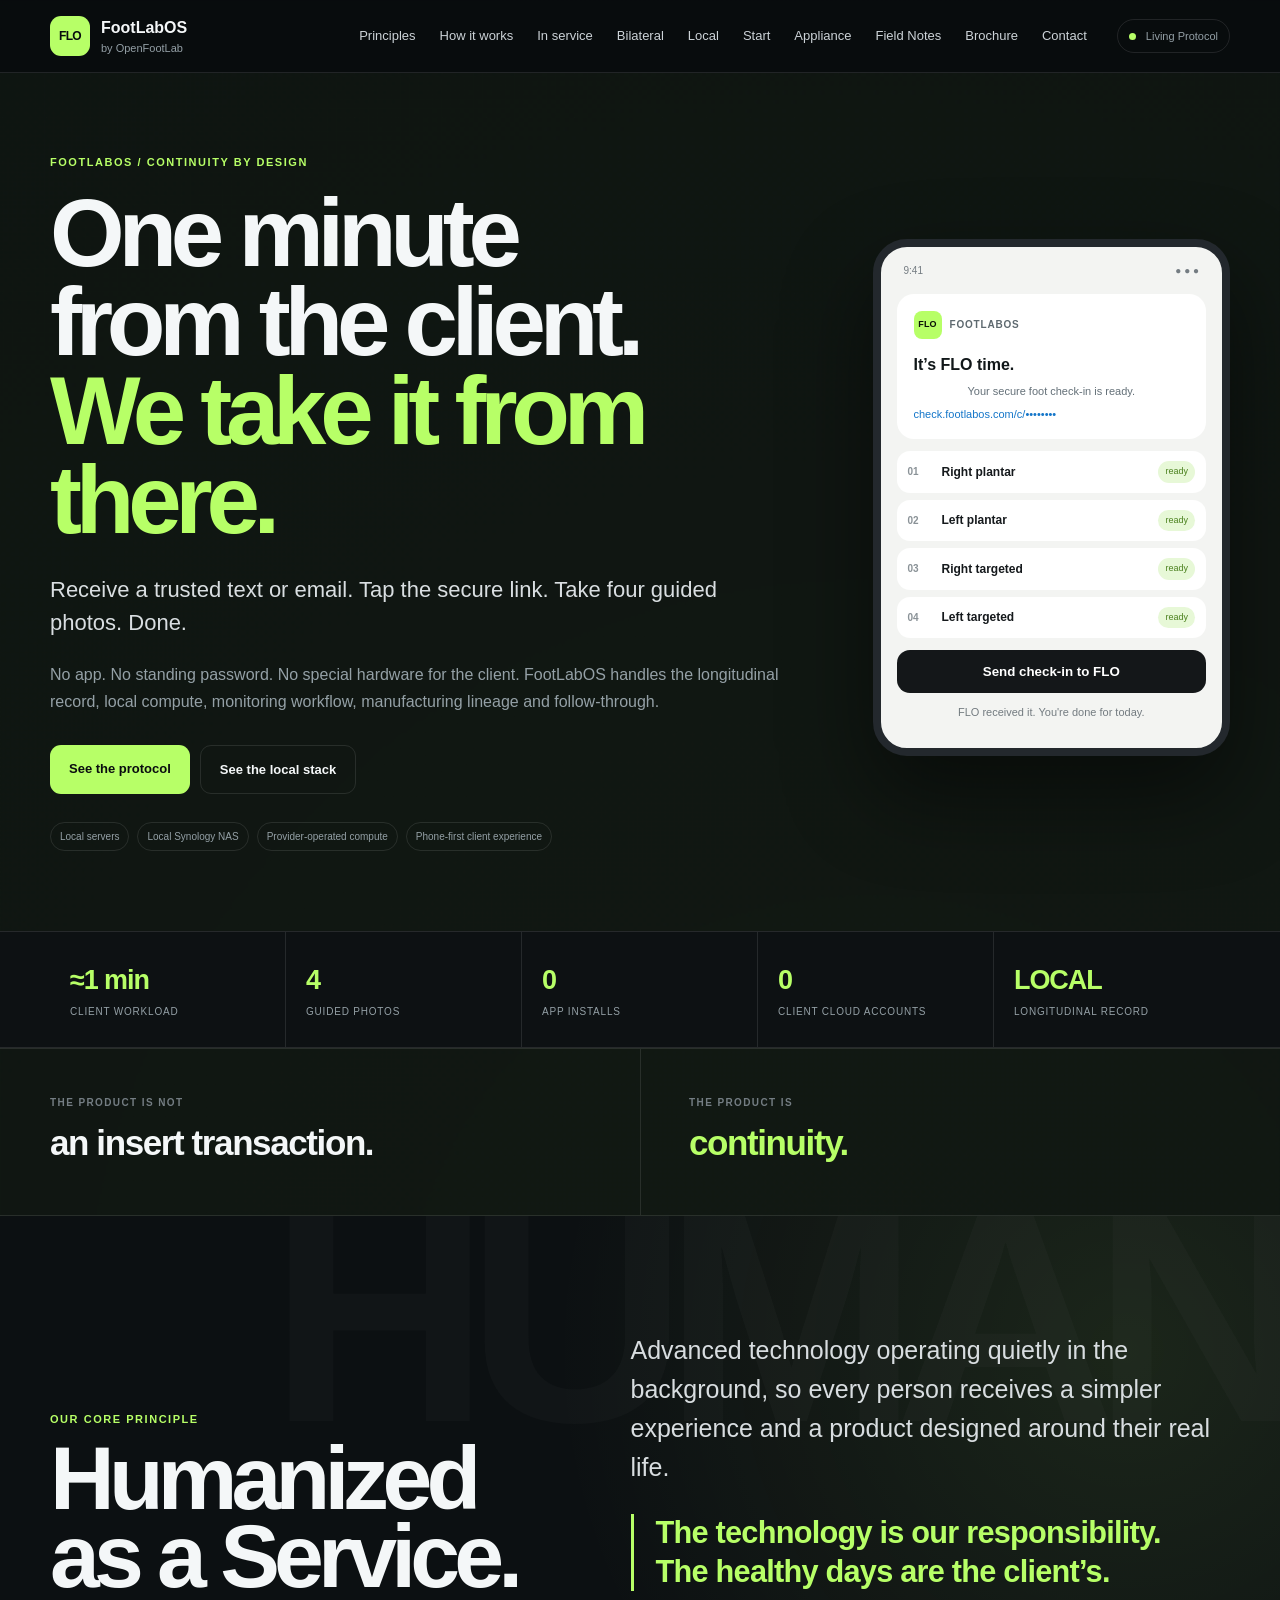
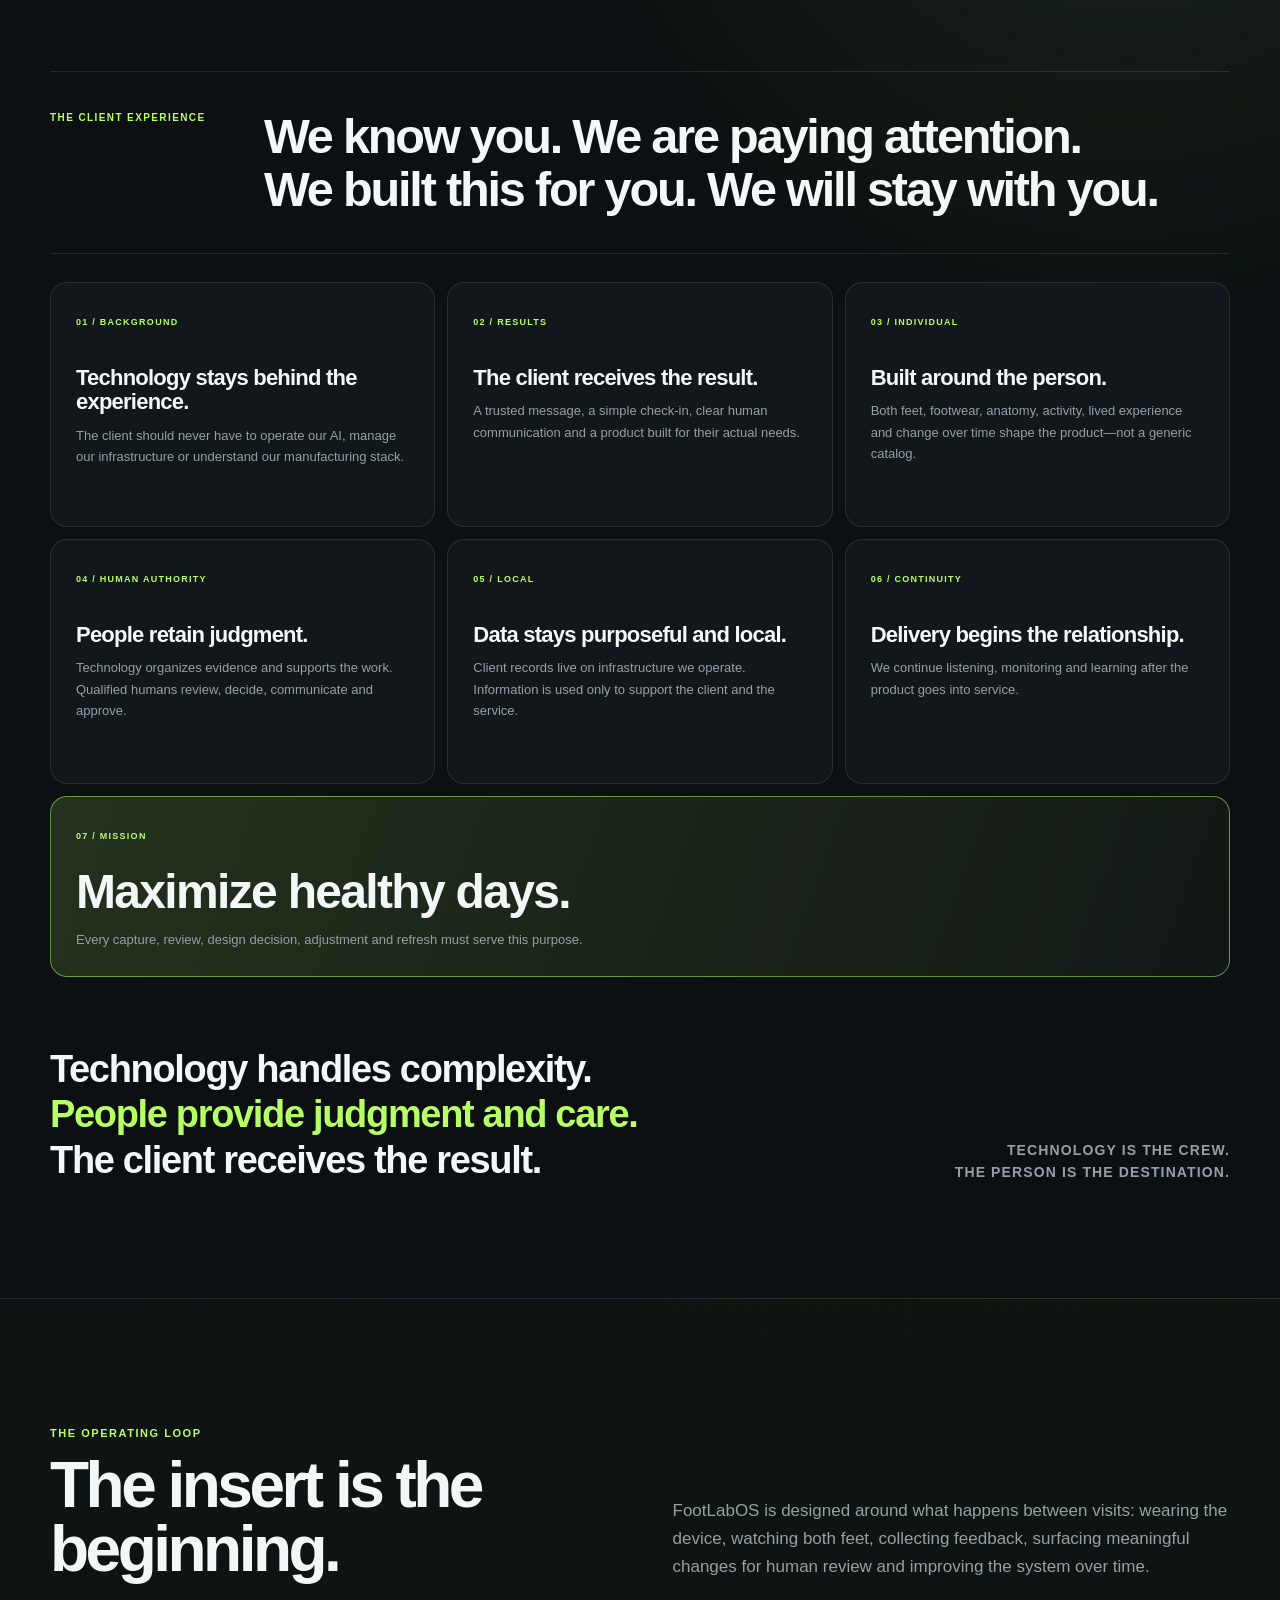
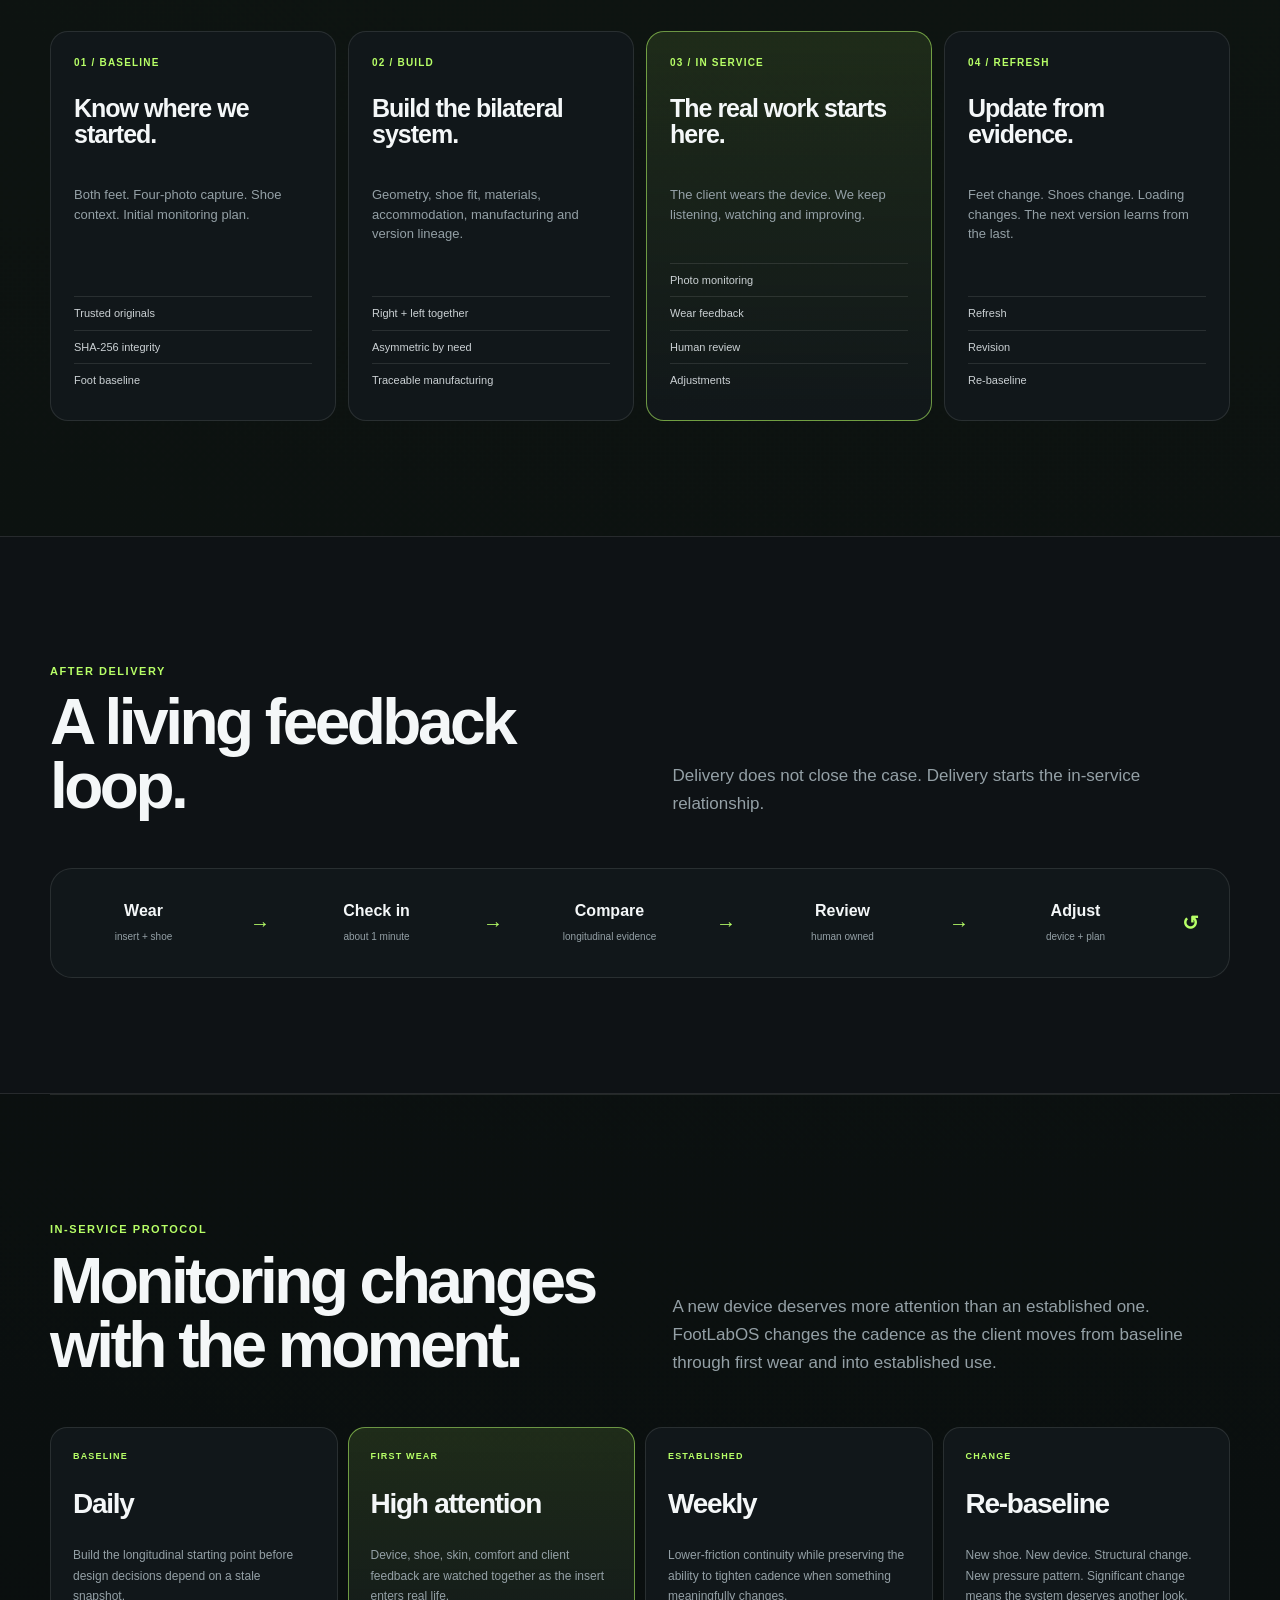
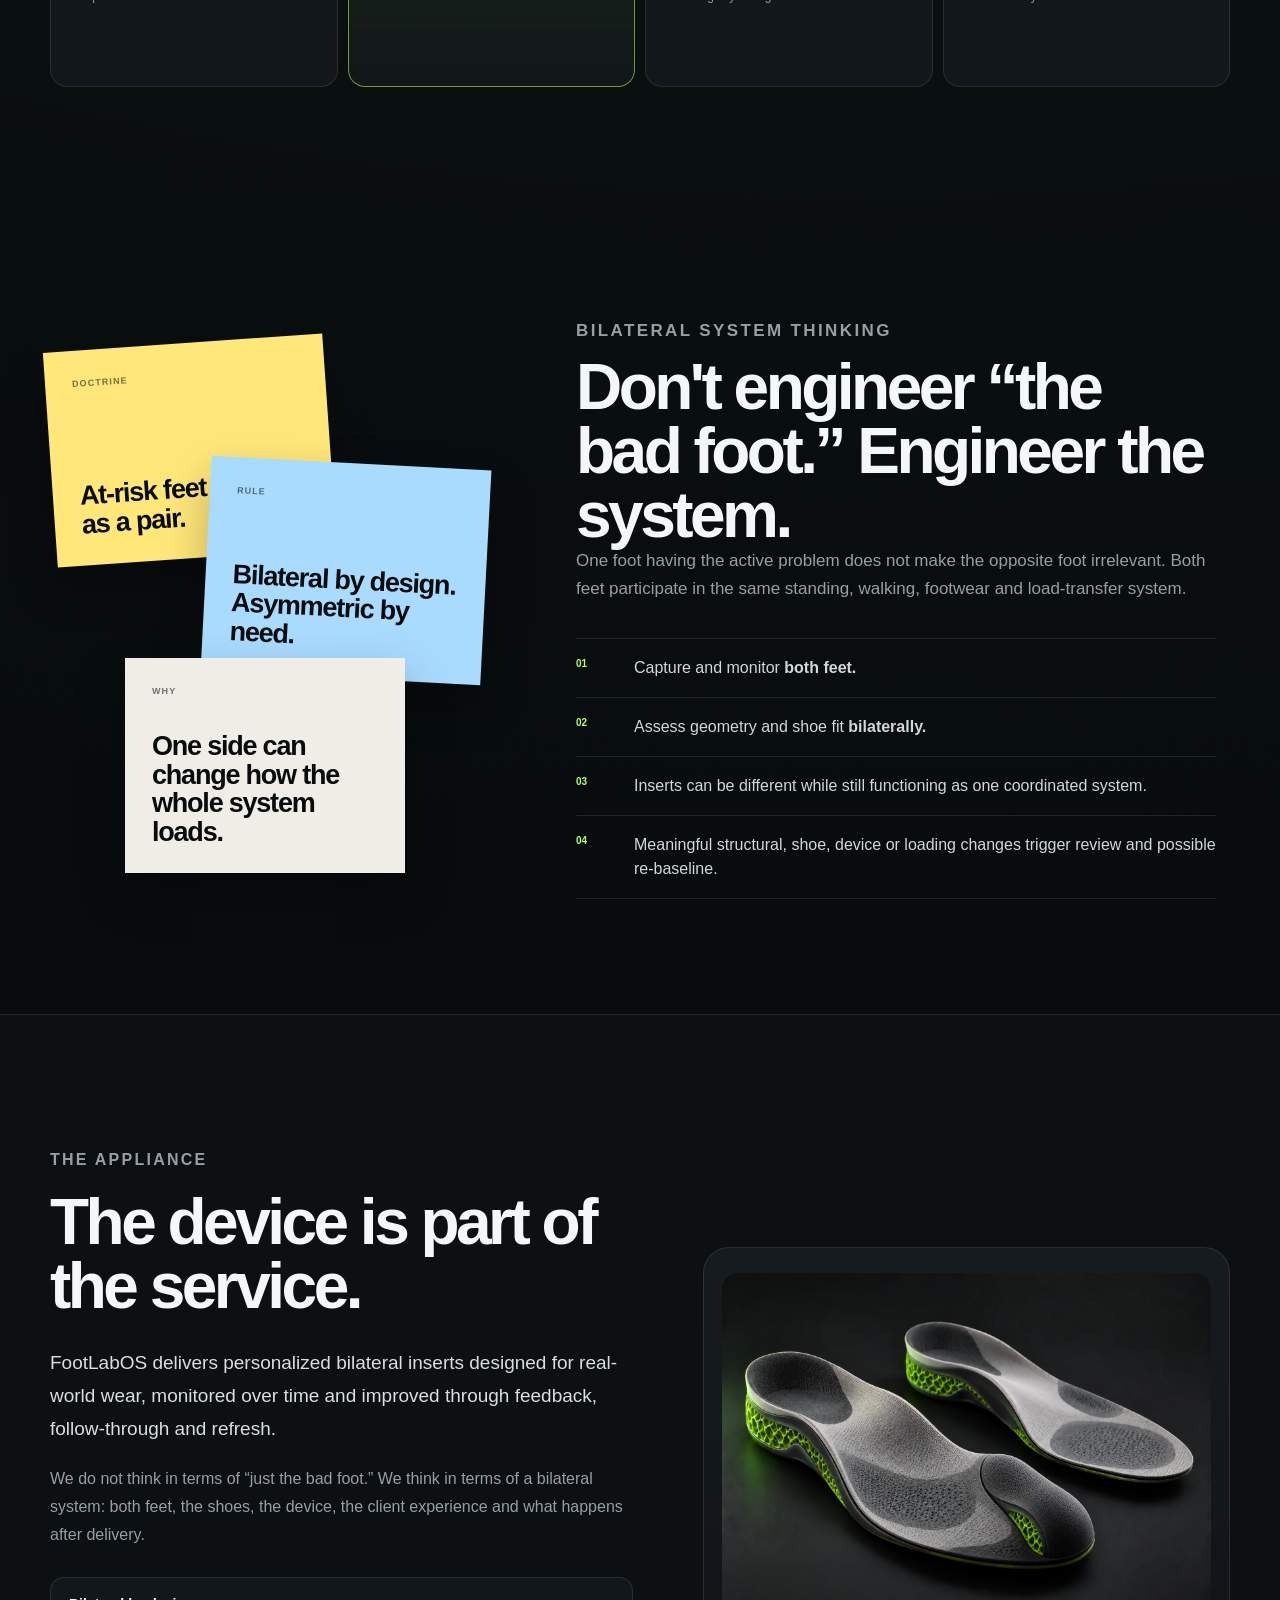
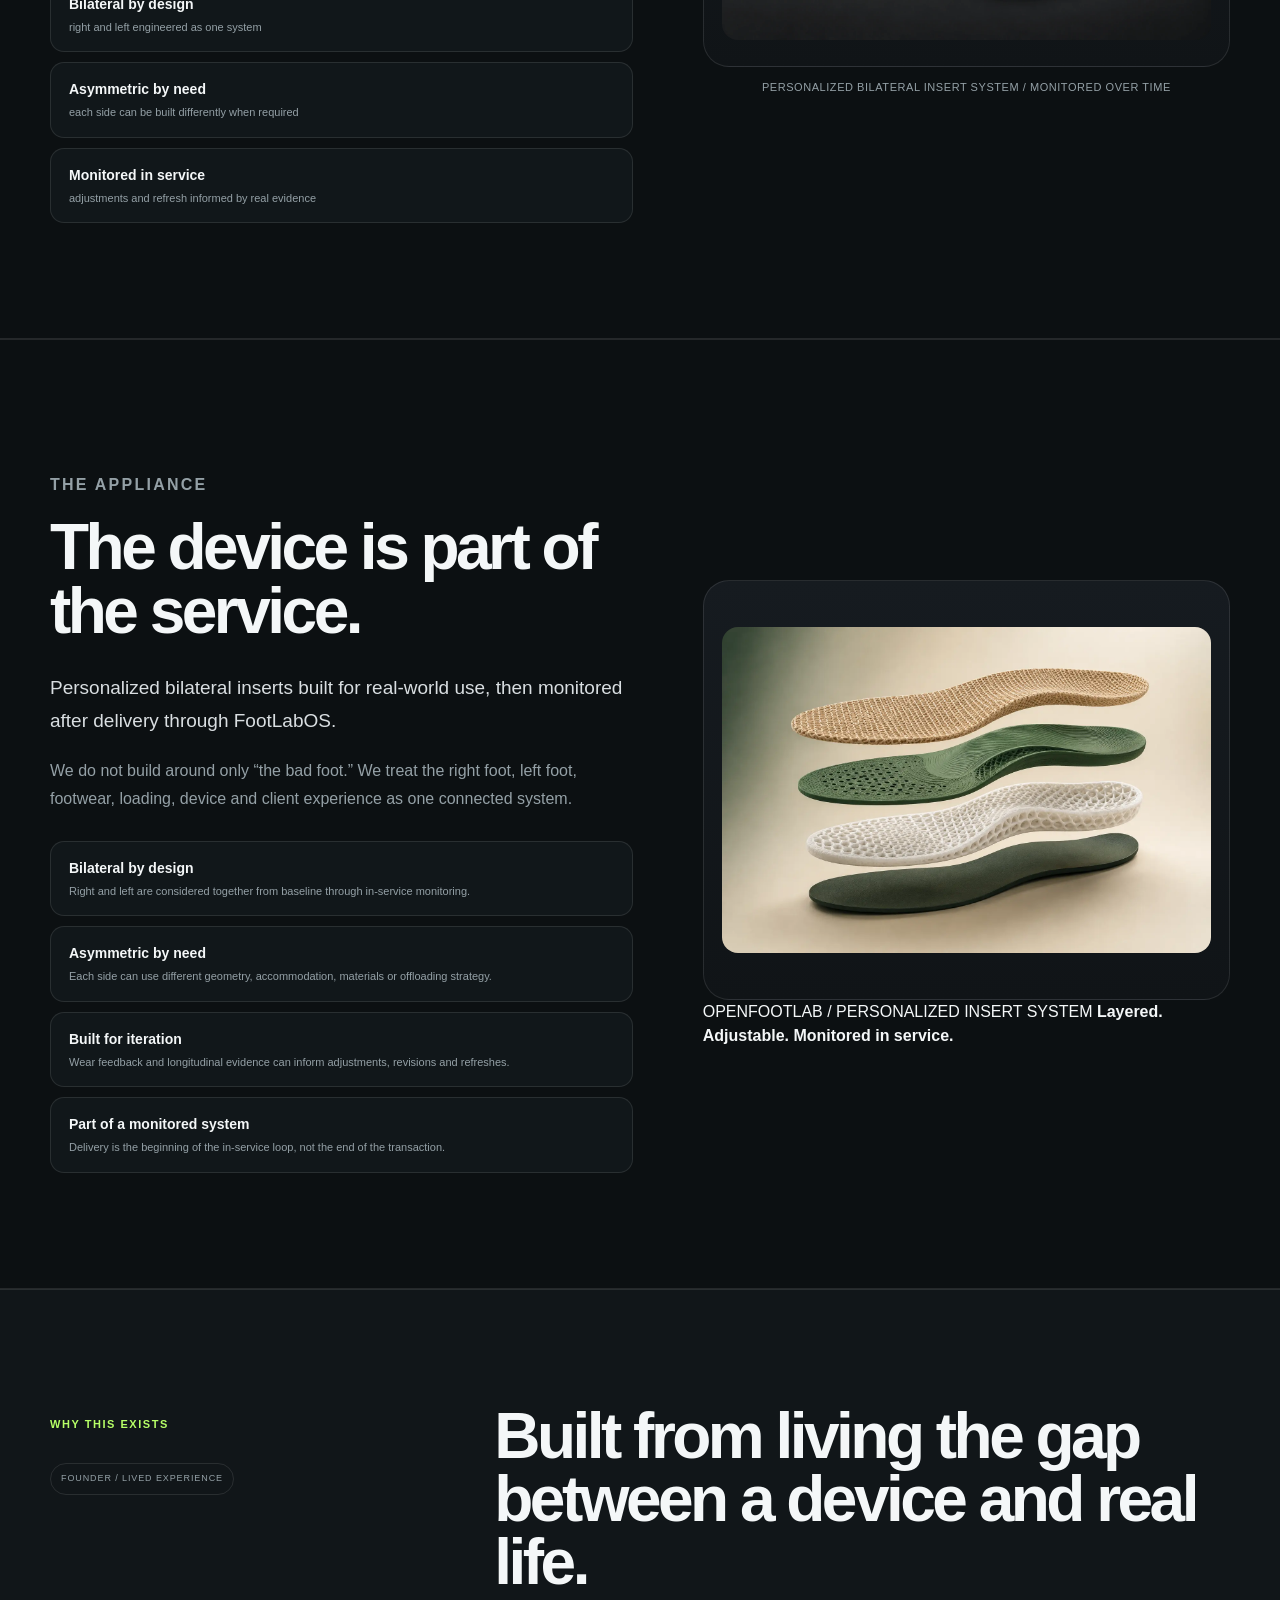
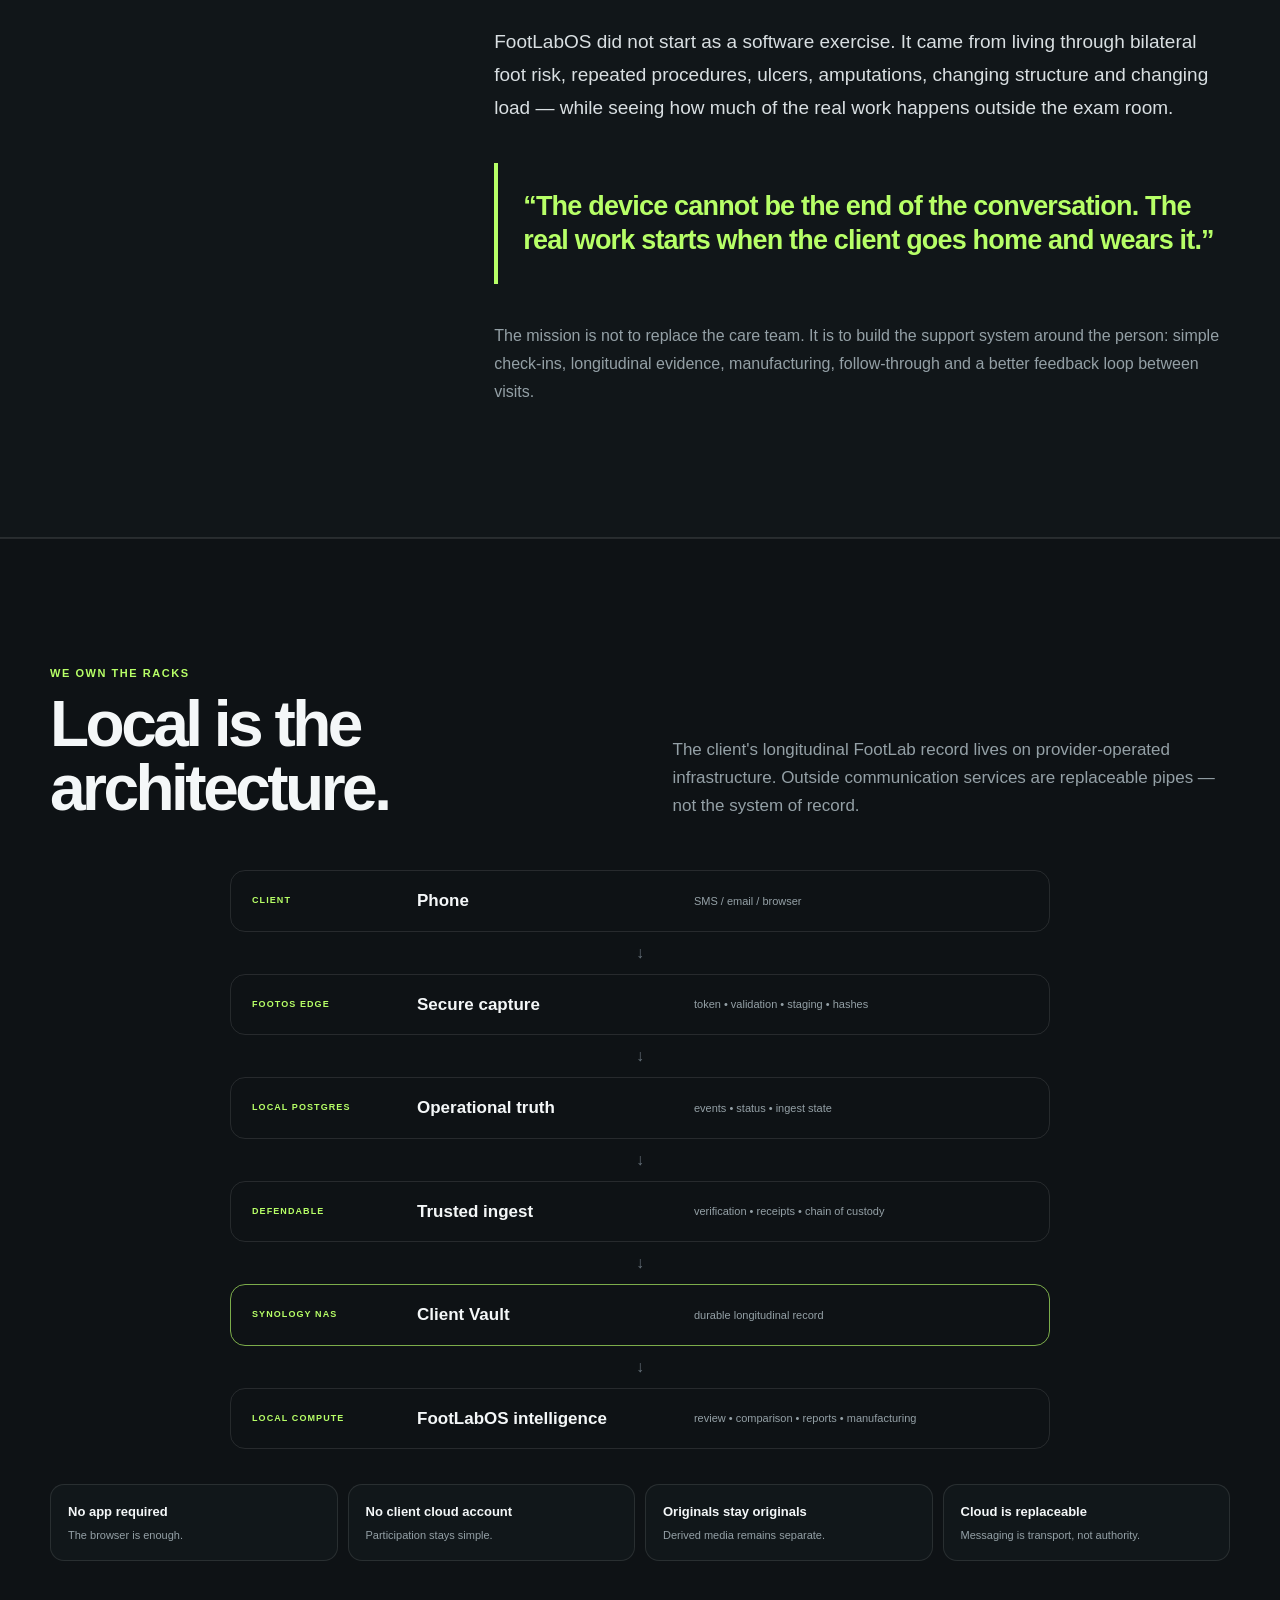
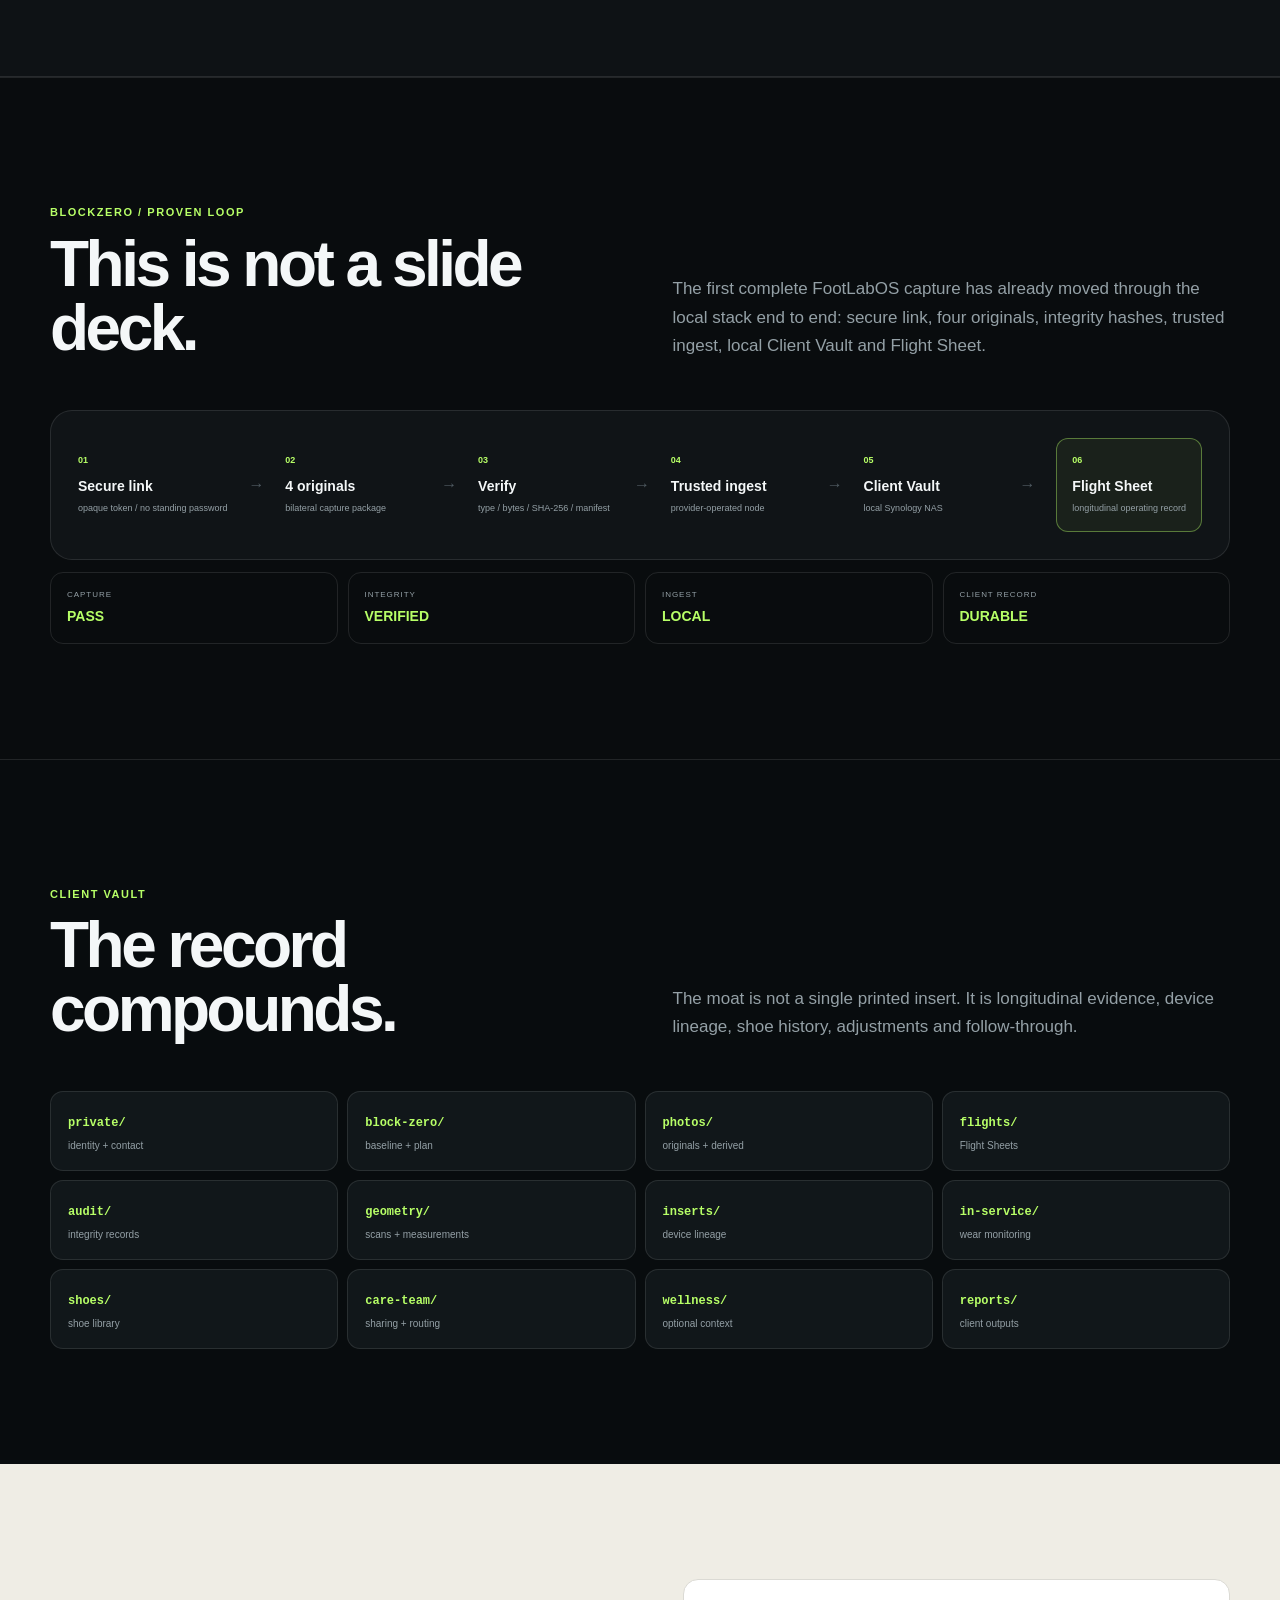
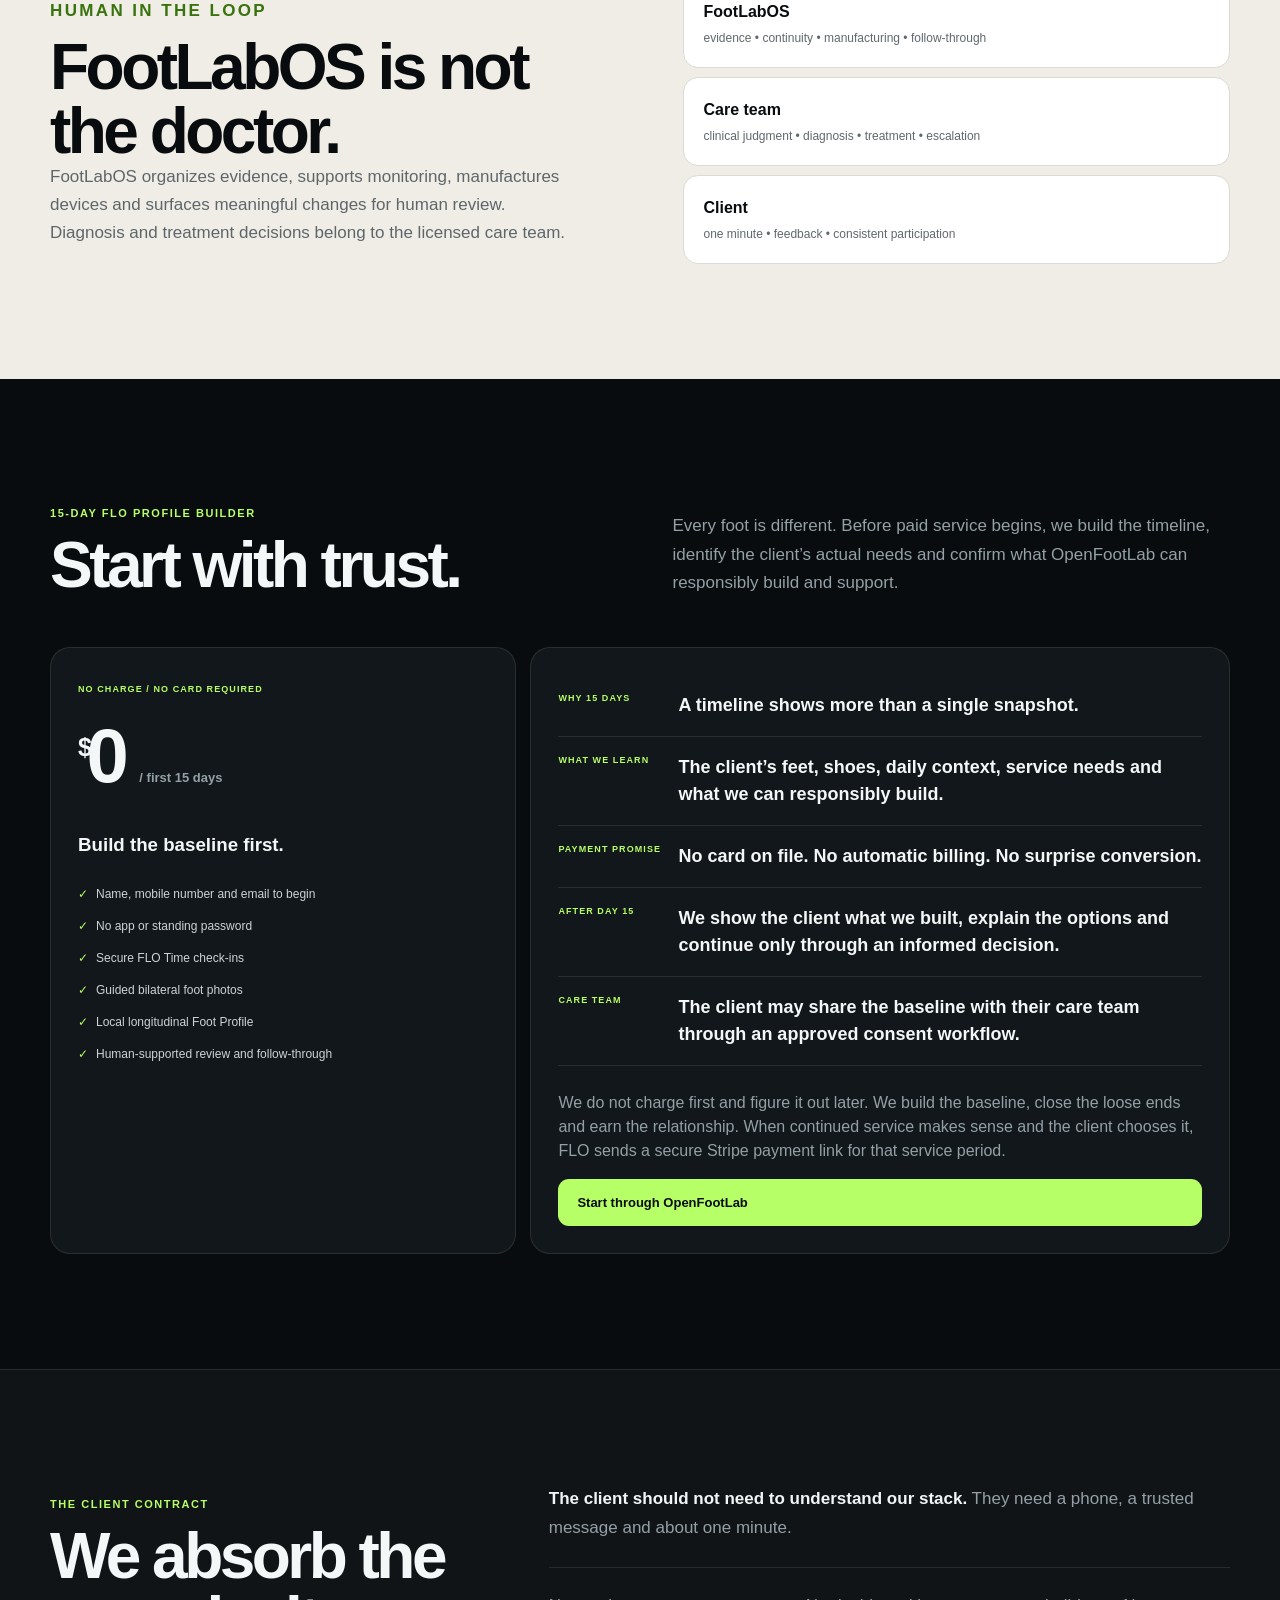
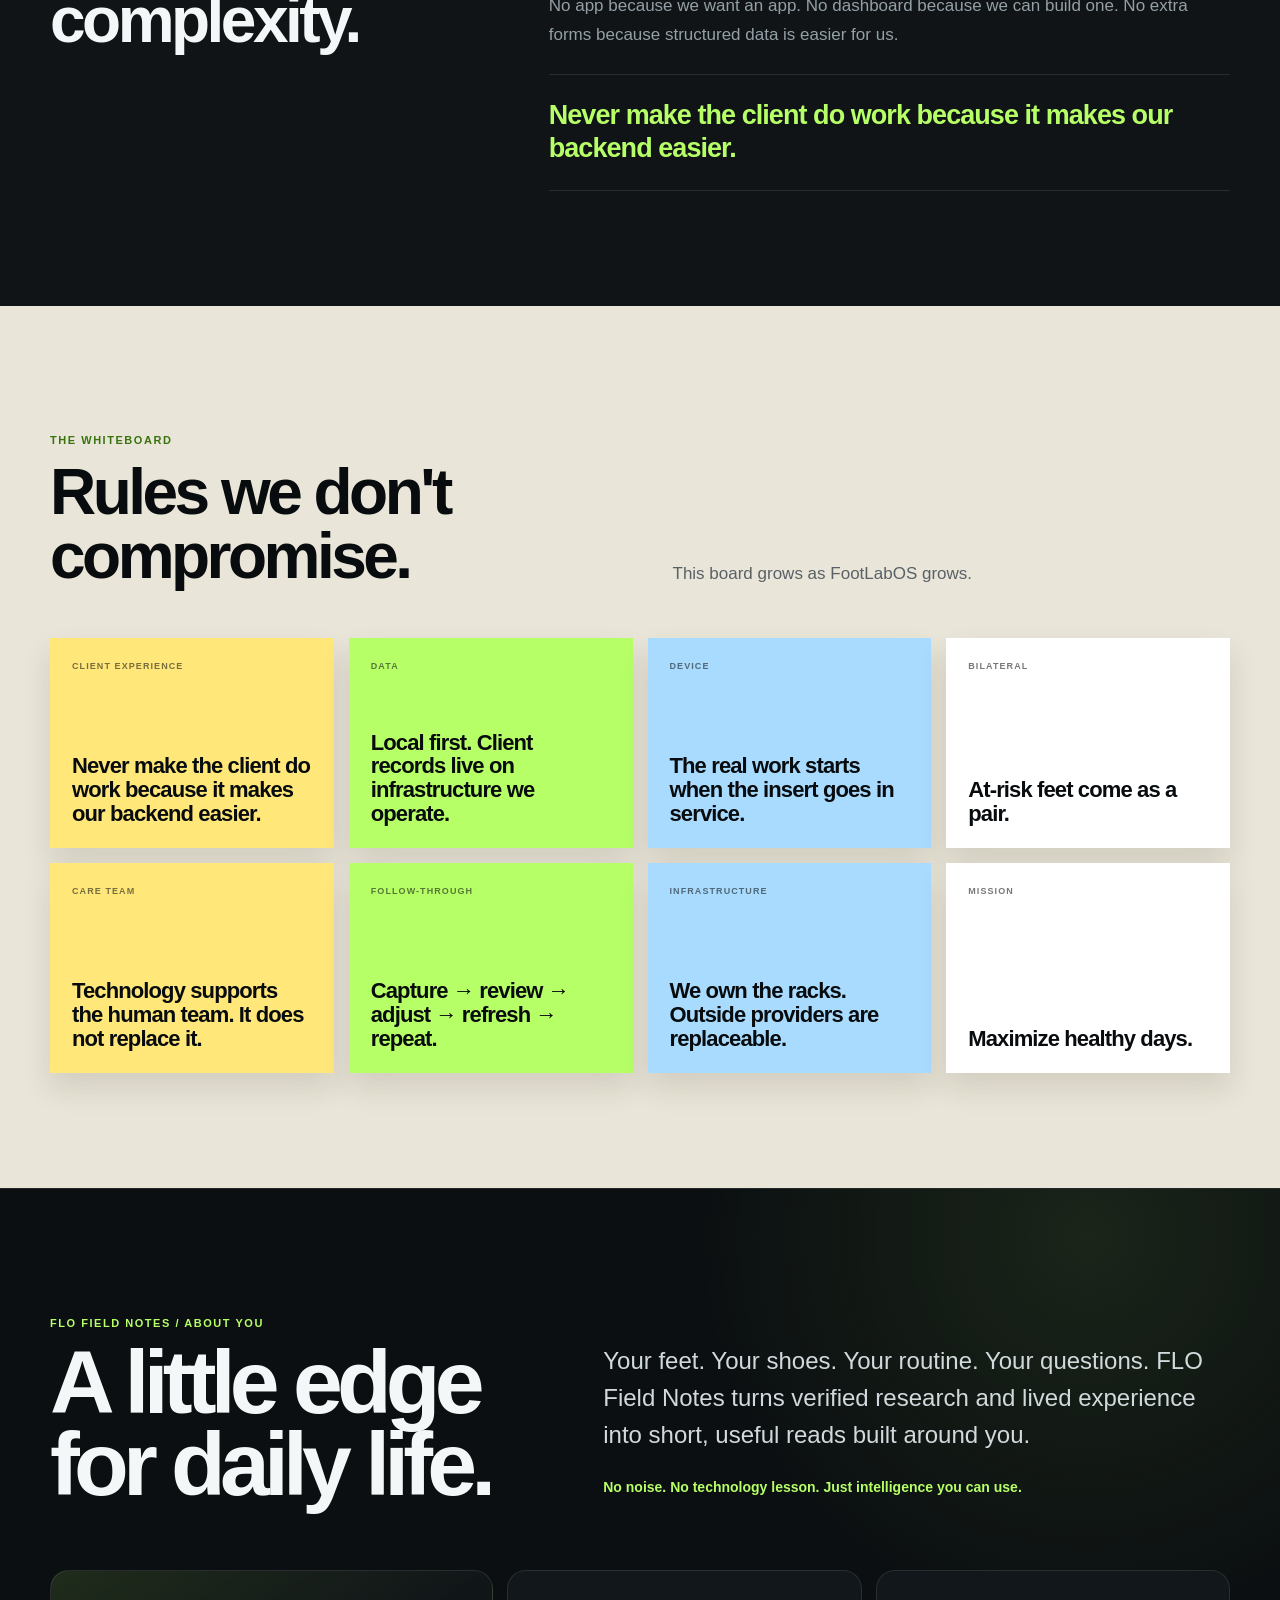
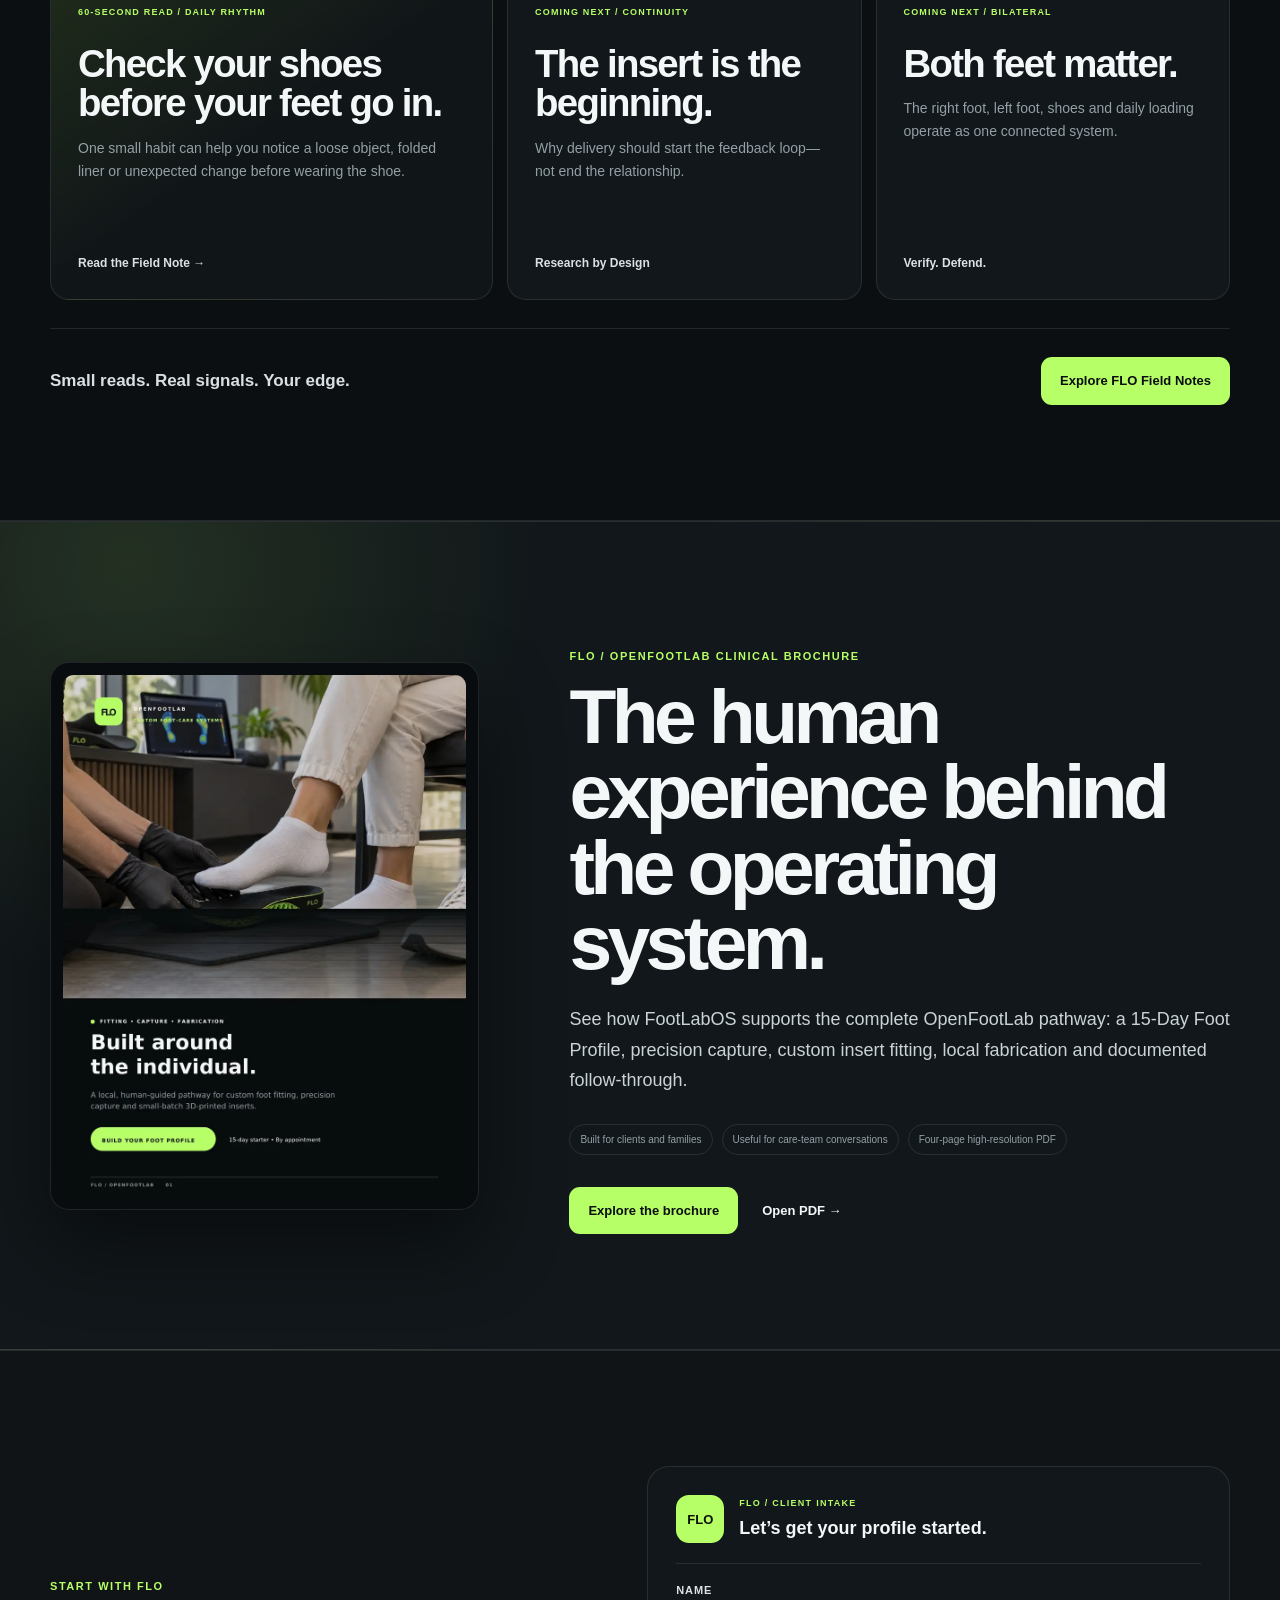
==== commit a85e30d0: "feat: feature OpenFootLab clinical brochure" ====
--- a/index.html
+++ b/index.html
@@ -73,7 +73,7 @@
   </script>
   <link rel="icon" href="assets/img/footlabos-flo-mark.svg" type="image/svg+xml">
   <link rel="apple-touch-icon" href="assets/img/footlabos-favicon-512.png">
-  <link rel="stylesheet" href="assets/css/styles.css?v=flo-20260919-3">
+  <link rel="stylesheet" href="assets/css/styles.css?v=flo-20260920-4">
 </head>
 
 <body>
@@ -97,6 +97,7 @@
       <a href="#membership">Start</a>
       <a href="#appliance">Appliance</a>
       <a href="/field-notes/">Field Notes</a>
+      <a href="https://openfootlab.com/brochure/">Brochure</a>
       <a href="#contact">Contact</a>
     </nav>
 
@@ -1455,6 +1456,57 @@
 </section>
 
 
+<section class="section brochure-preview">
+
+  <div class="shell brochure-preview-grid">
+
+    <a
+      class="brochure-preview-cover"
+      href="https://openfootlab.com/brochure/"
+      aria-label="View the FLO OpenFootLab clinical brochure"
+    >
+      <img
+        src="assets/img/flo-clinical-brochure-cover.webp"
+        alt="Cover of the FLO OpenFootLab clinical brochure"
+        loading="lazy"
+      >
+    </a>
+
+    <div class="brochure-preview-copy">
+      <p class="eyebrow">FLO / OPENFOOTLAB CLINICAL BROCHURE</p>
+      <h2>The human experience behind the operating system.</h2>
+      <p class="brochure-preview-lead">
+        See how FootLabOS supports the complete OpenFootLab pathway:
+        a 15-Day Foot Profile, precision capture, custom insert fitting,
+        local fabrication and documented follow-through.
+      </p>
+
+      <div class="brochure-preview-points">
+        <span>Built for clients and families</span>
+        <span>Useful for care-team conversations</span>
+        <span>Four-page high-resolution PDF</span>
+      </div>
+
+      <div class="brochure-preview-actions">
+        <a class="button primary" href="https://openfootlab.com/brochure/">
+          Explore the brochure
+        </a>
+        <a
+          class="brochure-file-link"
+          href="https://openfootlab.com/resources/FLO-OpenFootLab-Clinical-Brochure.pdf"
+          target="_blank"
+          rel="noopener"
+        >
+          Open PDF →
+        </a>
+      </div>
+    </div>
+
+  </div>
+
+</section>
+
+
 <section class="section contact-section" id="contact">
 
   <div class="shell contact-grid">
@@ -1612,6 +1664,7 @@
 <footer>
   <div class="shell footer-grid">
     <span>FootLabOS / <a href="https://openfootlab.com">OpenFootLab</a></span>
+    <span><a href="https://openfootlab.com/brochure/">Clinical brochure</a></span>
     <span><a href="mailto:flo@openfootlab.com">flo@openfootlab.com</a></span>
     <span><a href="tel:+15615327120">561.532.7120</a></span>
     <span>OpenFootLab · Jupiter, FL</span>
--- a/assets/css/styles.css
+++ b/assets/css/styles.css
@@ -1942,6 +1942,103 @@
 
 /* FLO FIELD NOTES */
 
+/* FLO CLINICAL BROCHURE */
+
+.brochure-preview{
+  overflow:hidden;
+  background:
+    radial-gradient(circle at 10% 5%,rgba(183,255,103,.11),transparent 30%),
+    var(--panel);
+  border-top:1px solid var(--line);
+  border-bottom:1px solid var(--line);
+}
+
+.brochure-preview-grid{
+  display:grid;
+  grid-template-columns:minmax(260px,.65fr) 1fr;
+  gap:90px;
+  align-items:center;
+}
+
+.brochure-preview-cover{
+  display:block;
+  max-width:430px;
+  padding:12px;
+  border:1px solid var(--line);
+  border-radius:19px;
+  background:#080c0e;
+  box-shadow:0 35px 80px rgba(0,0,0,.45);
+  transition:transform .2s ease,border-color .2s ease;
+}
+
+.brochure-preview-cover:hover{
+  transform:translateY(-5px);
+  border-color:var(--green);
+}
+
+.brochure-preview-cover img{
+  display:block;
+  width:100%;
+  border-radius:11px;
+}
+
+.brochure-preview-copy h2{
+  max-width:760px;
+  margin:15px 0 24px;
+  color:var(--text);
+  font-size:clamp(45px,6vw,79px);
+  line-height:.98;
+  letter-spacing:-.06em;
+}
+
+.brochure-preview-lead{
+  max-width:690px;
+  margin:0;
+  color:#cbd3d7;
+  font-size:18px;
+  line-height:1.7;
+}
+
+.brochure-preview-points{
+  display:flex;
+  flex-wrap:wrap;
+  gap:9px;
+  margin-top:28px;
+}
+
+.brochure-preview-points span{
+  padding:7px 10px;
+  border:1px solid var(--line);
+  border-radius:999px;
+  color:var(--muted);
+  font-size:10px;
+}
+
+.brochure-preview-actions{
+  display:flex;
+  align-items:center;
+  flex-wrap:wrap;
+  gap:24px;
+  margin-top:32px;
+}
+
+.brochure-file-link{
+  color:var(--text);
+  font-size:13px;
+  font-weight:800;
+}
+
+.brochure-file-link:hover{color:var(--green)}
+
+@media(max-width:900px){
+  .brochure-preview-grid{grid-template-columns:1fr;gap:55px}
+  .brochure-preview-cover{max-width:360px}
+}
+
+@media(max-width:620px){
+  .brochure-preview-actions{align-items:flex-start;flex-direction:column}
+}
+
 .field-notes-preview{
   position:relative;
   overflow:hidden;
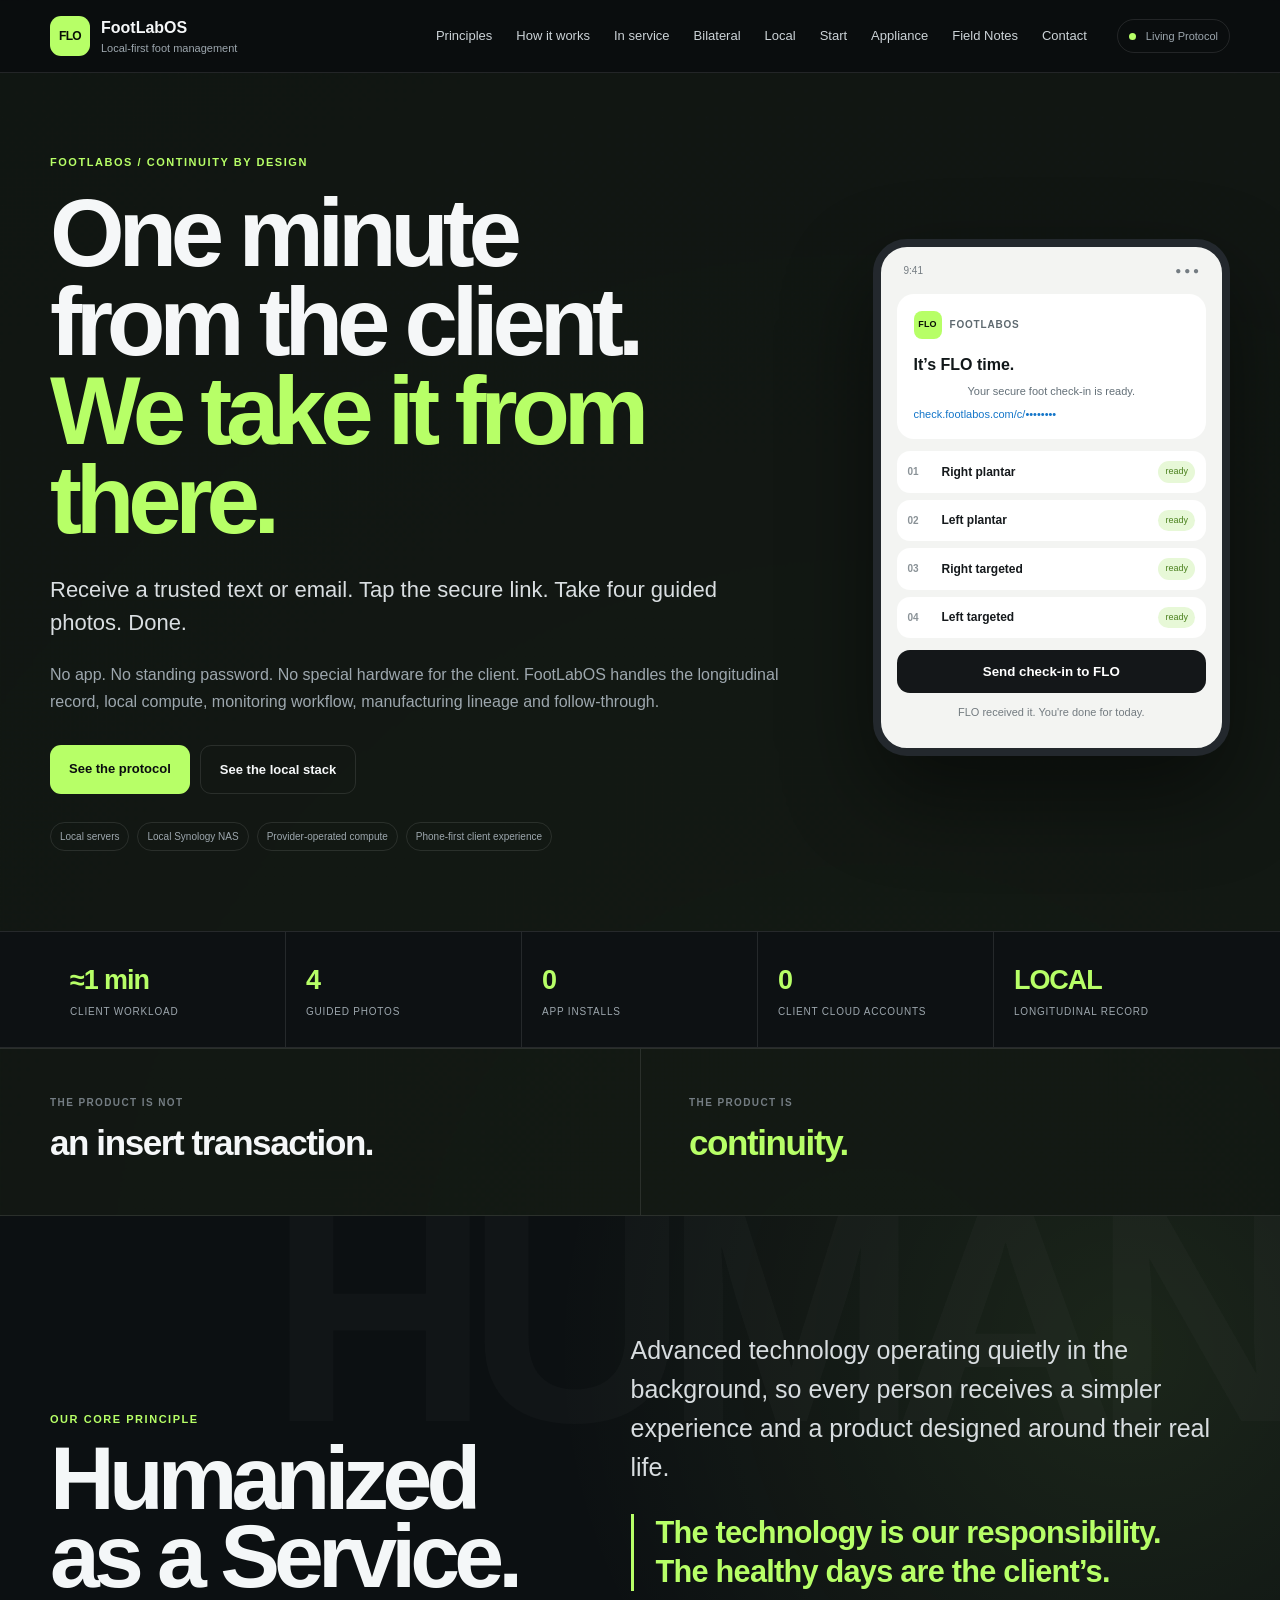
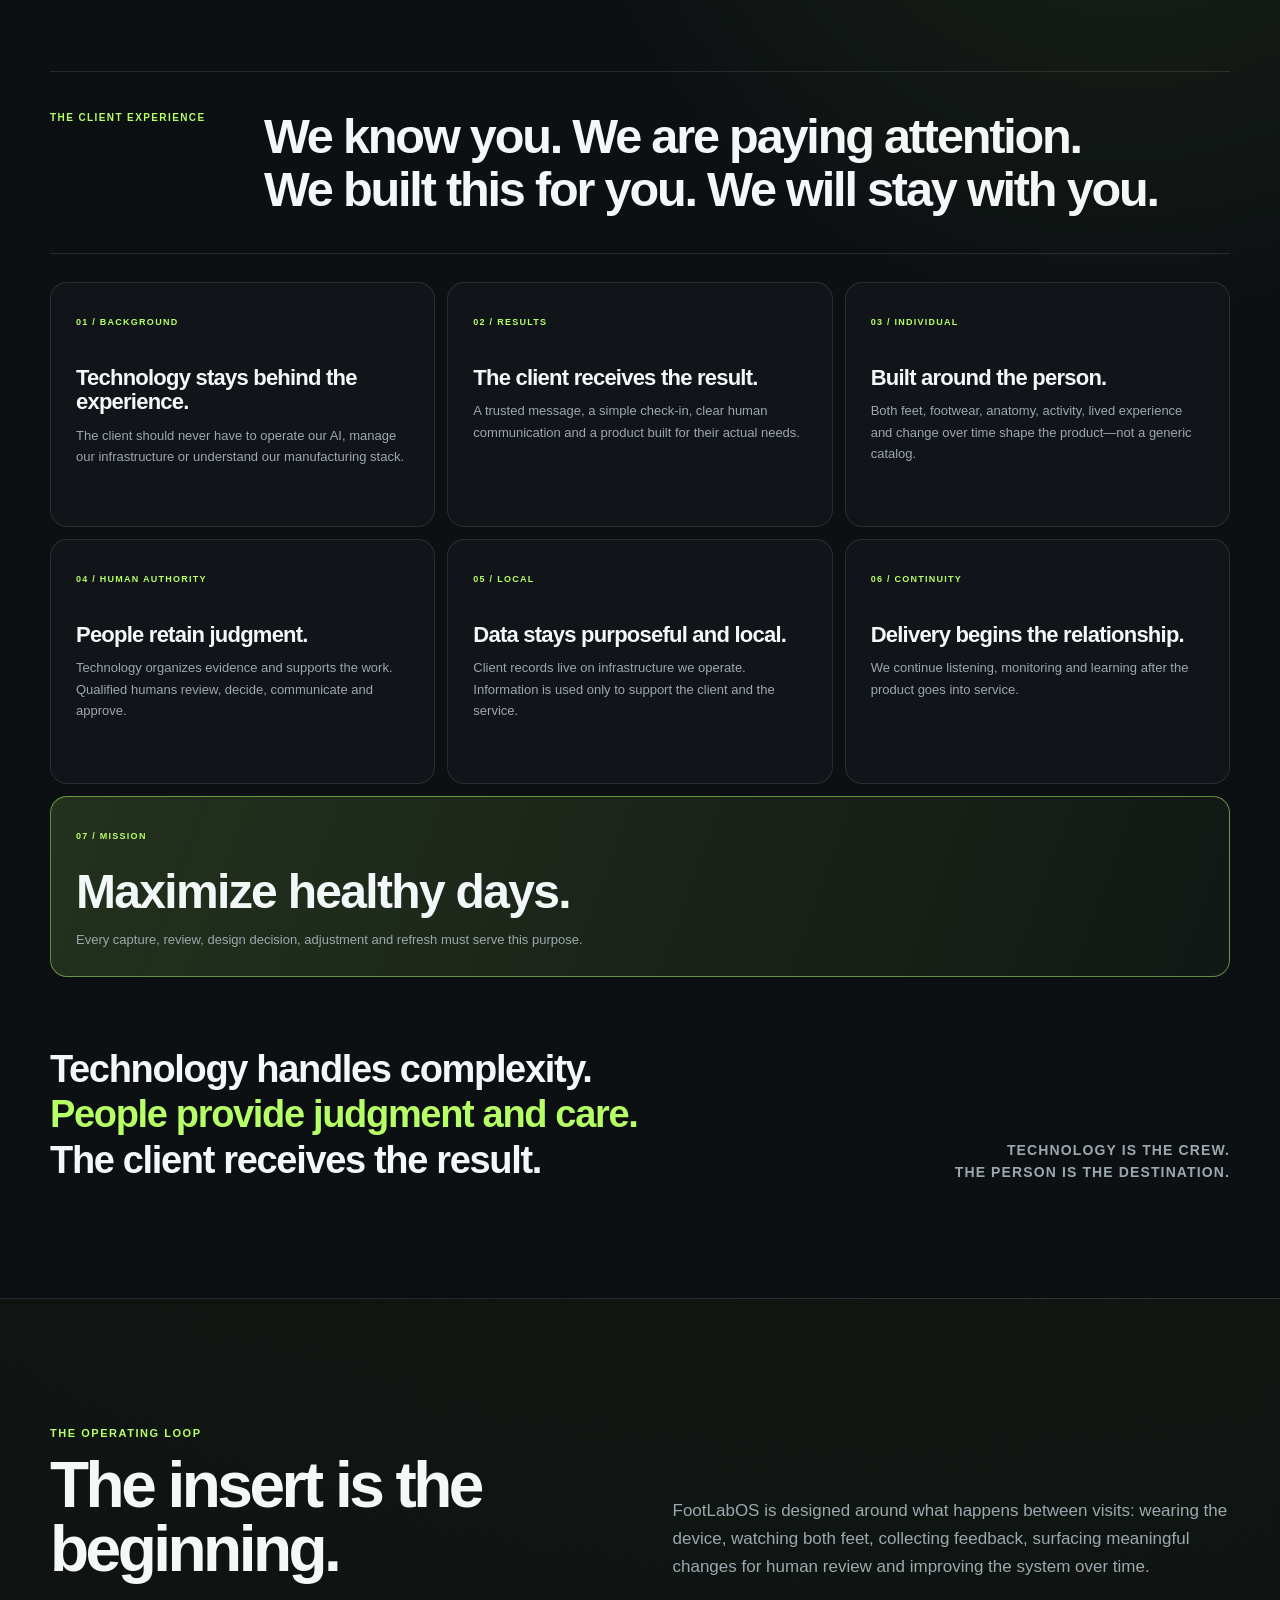
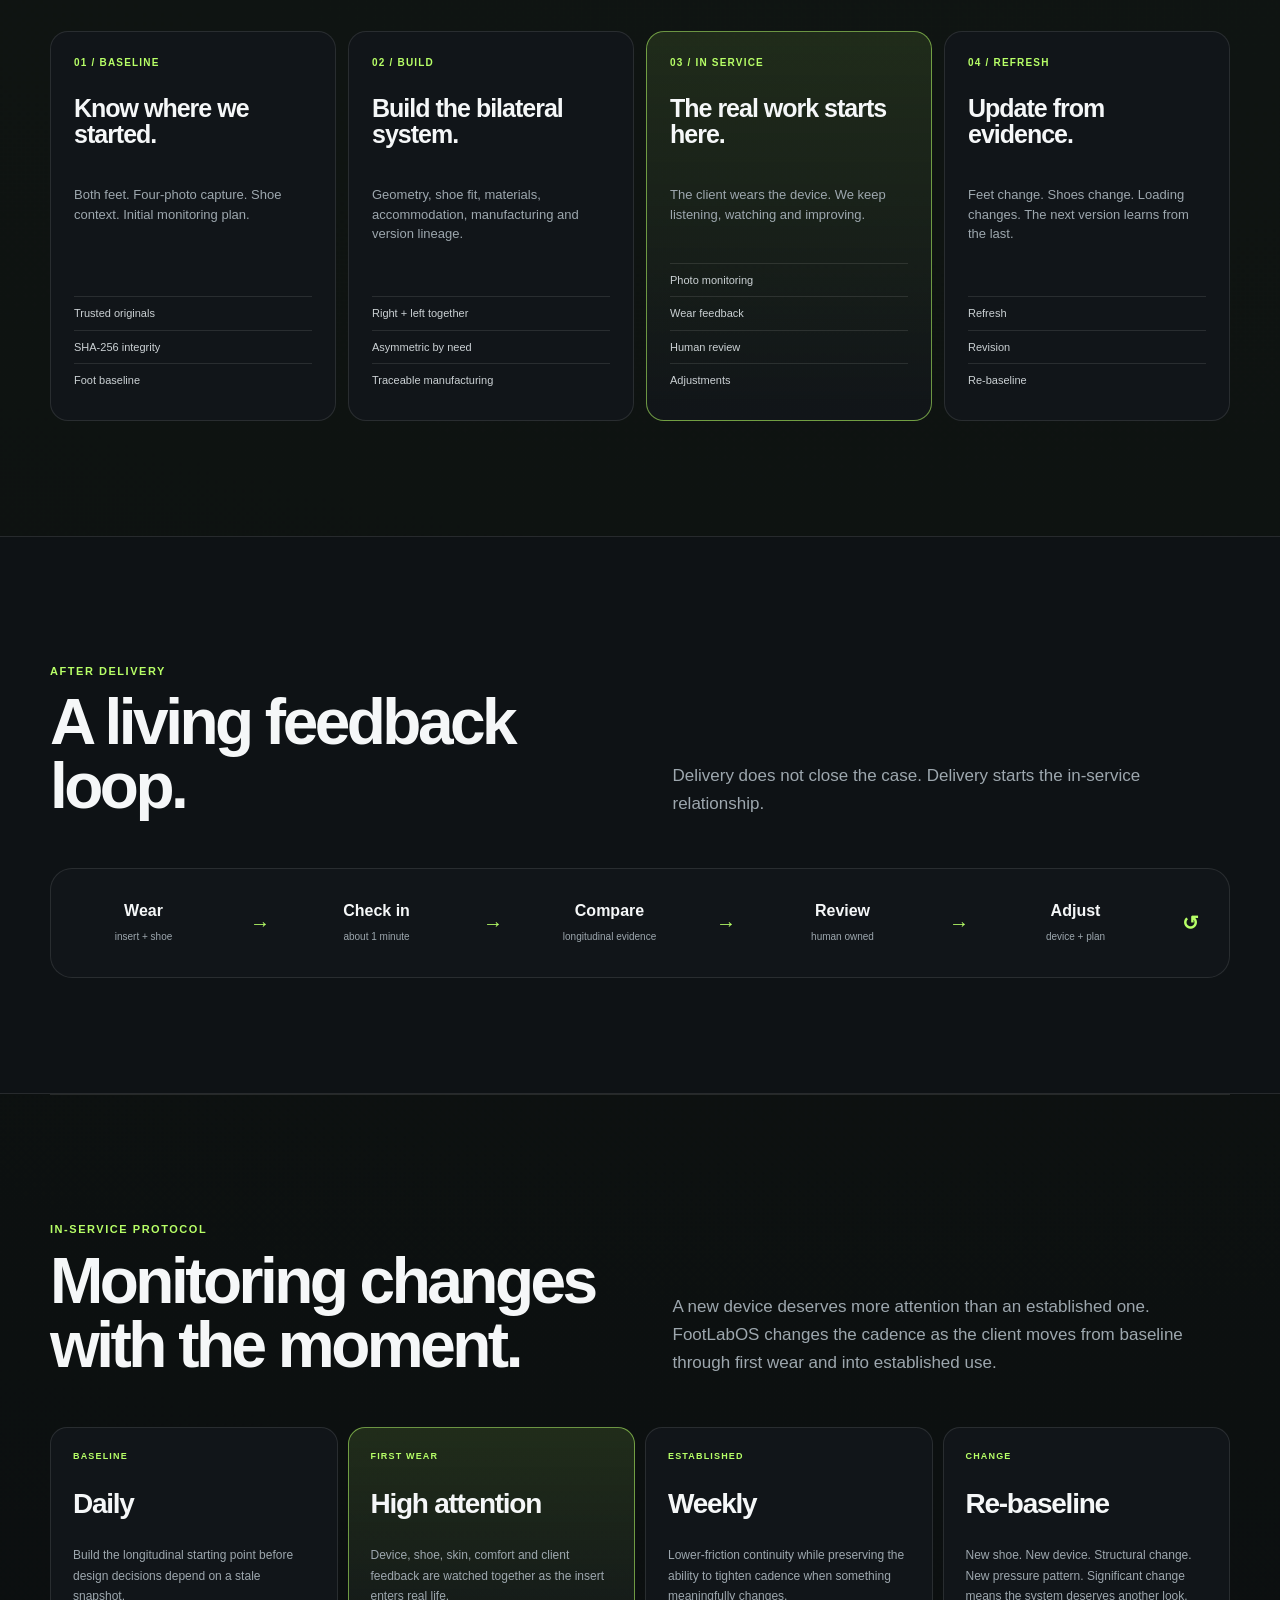
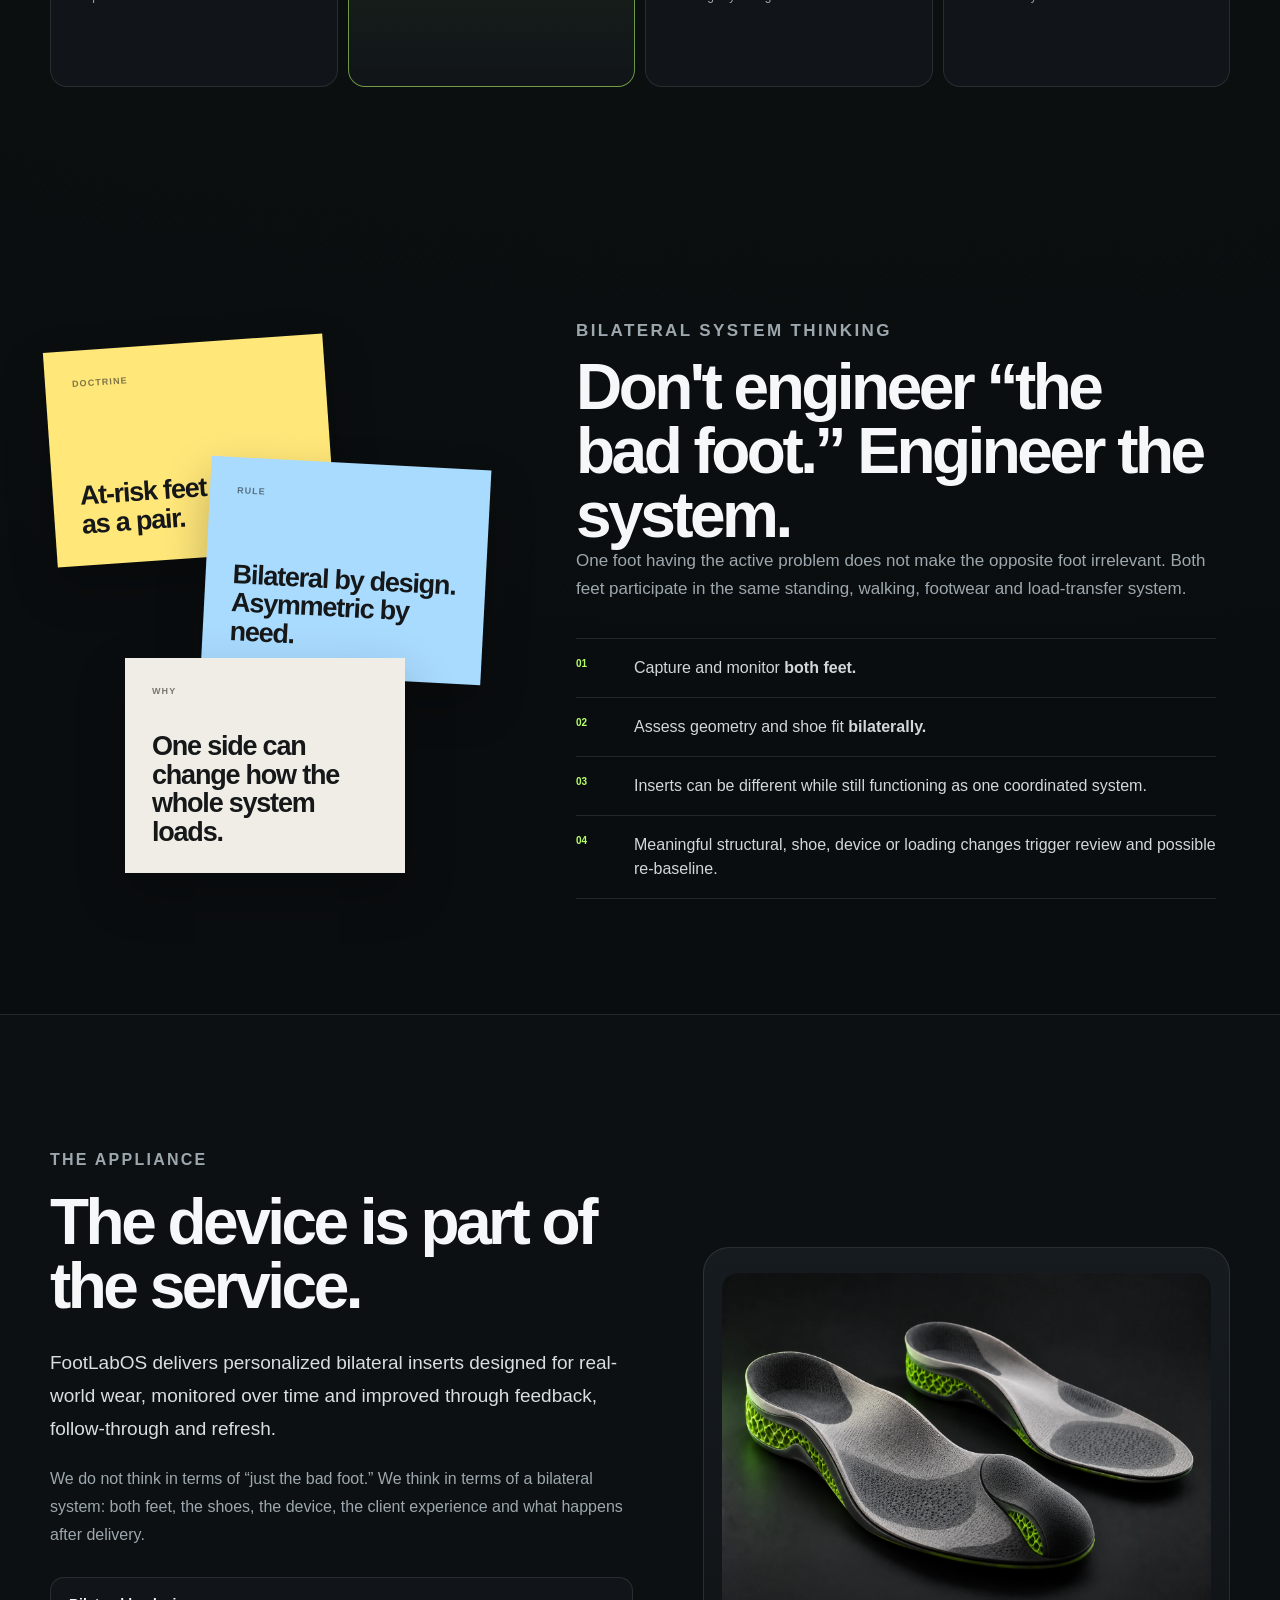
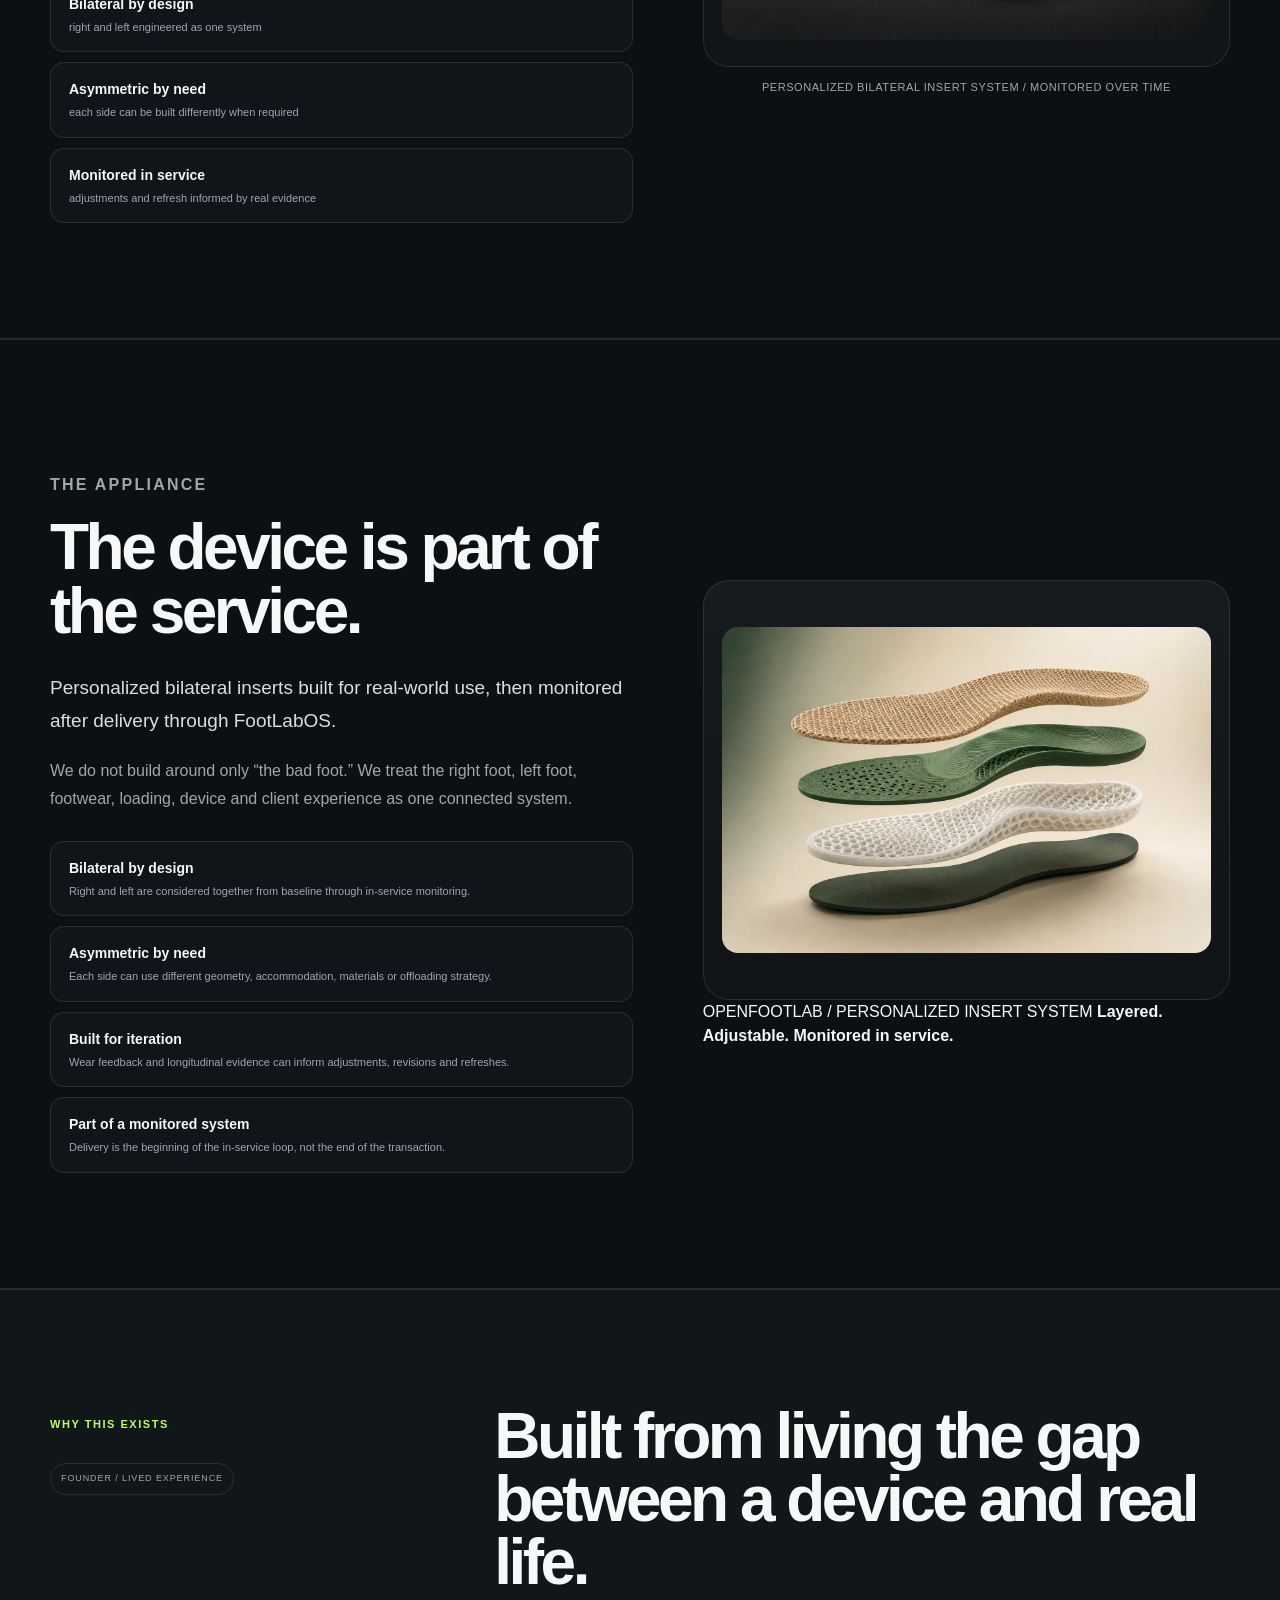
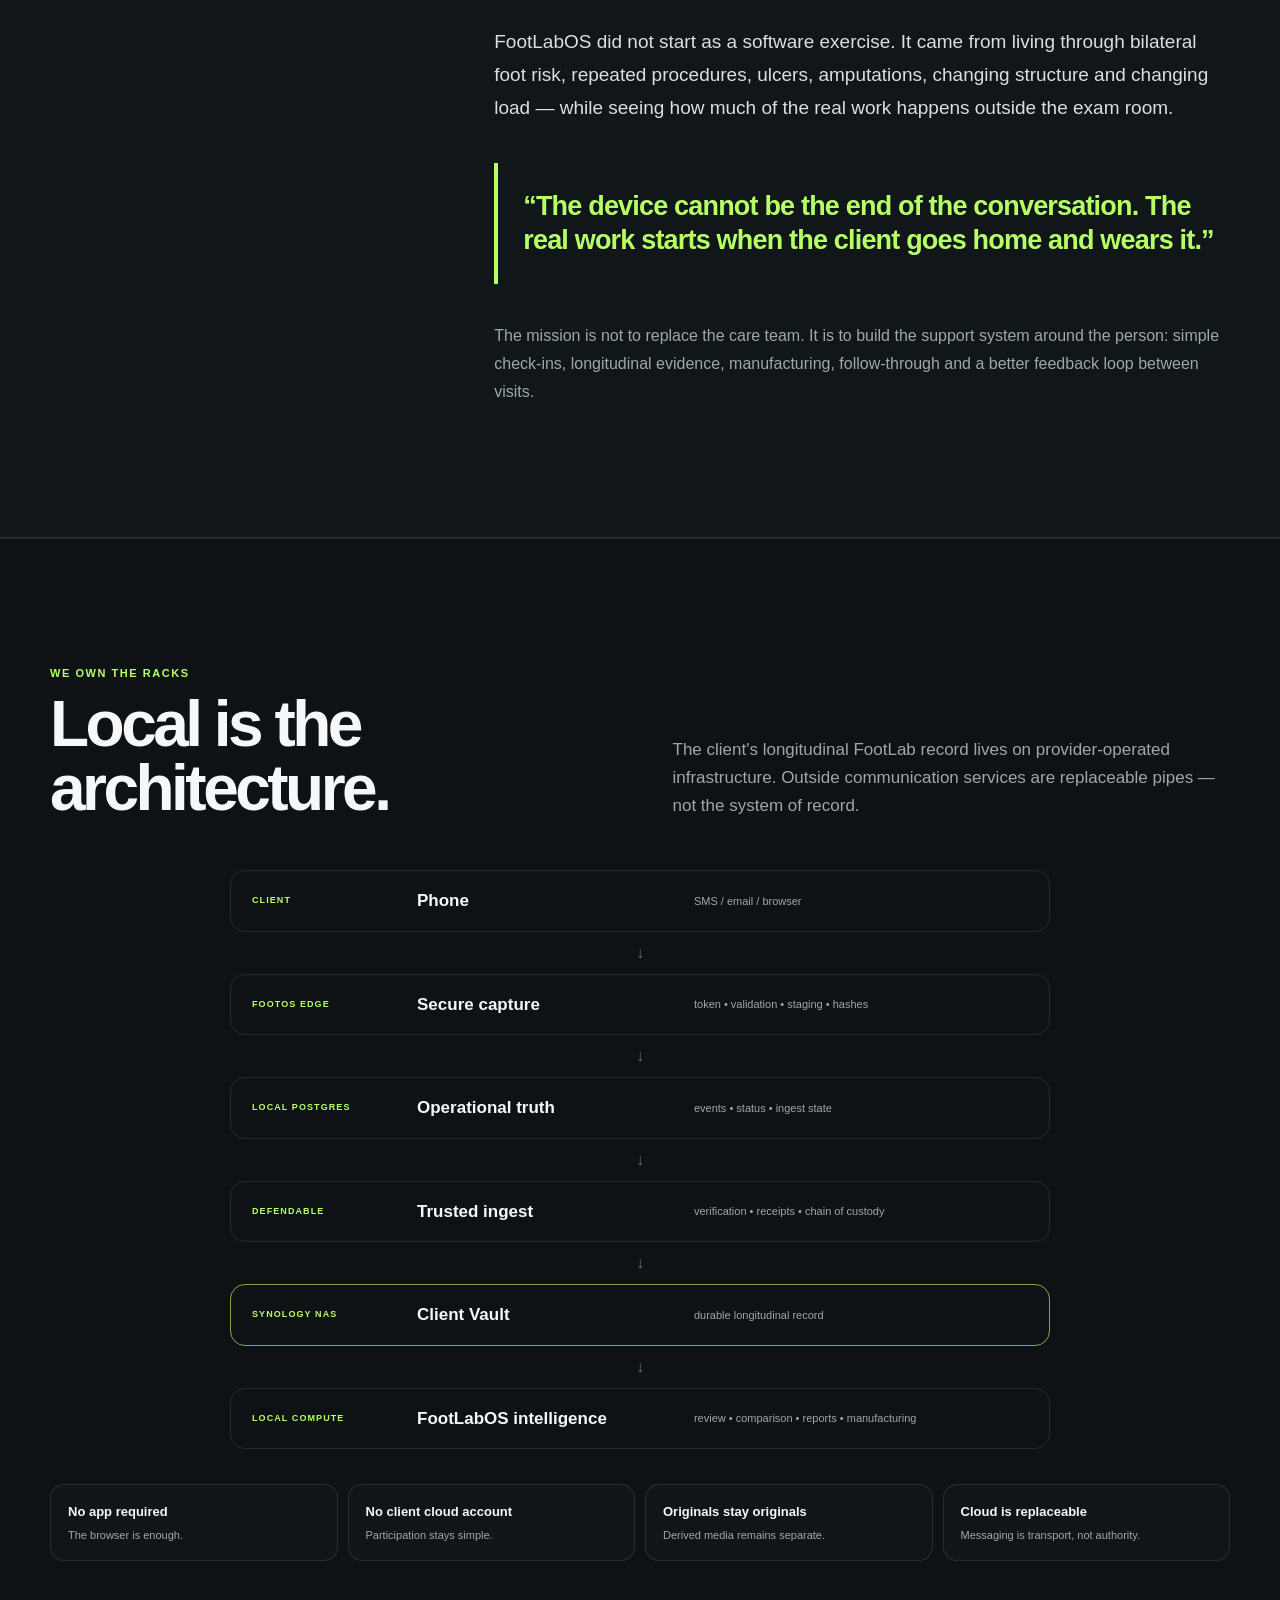
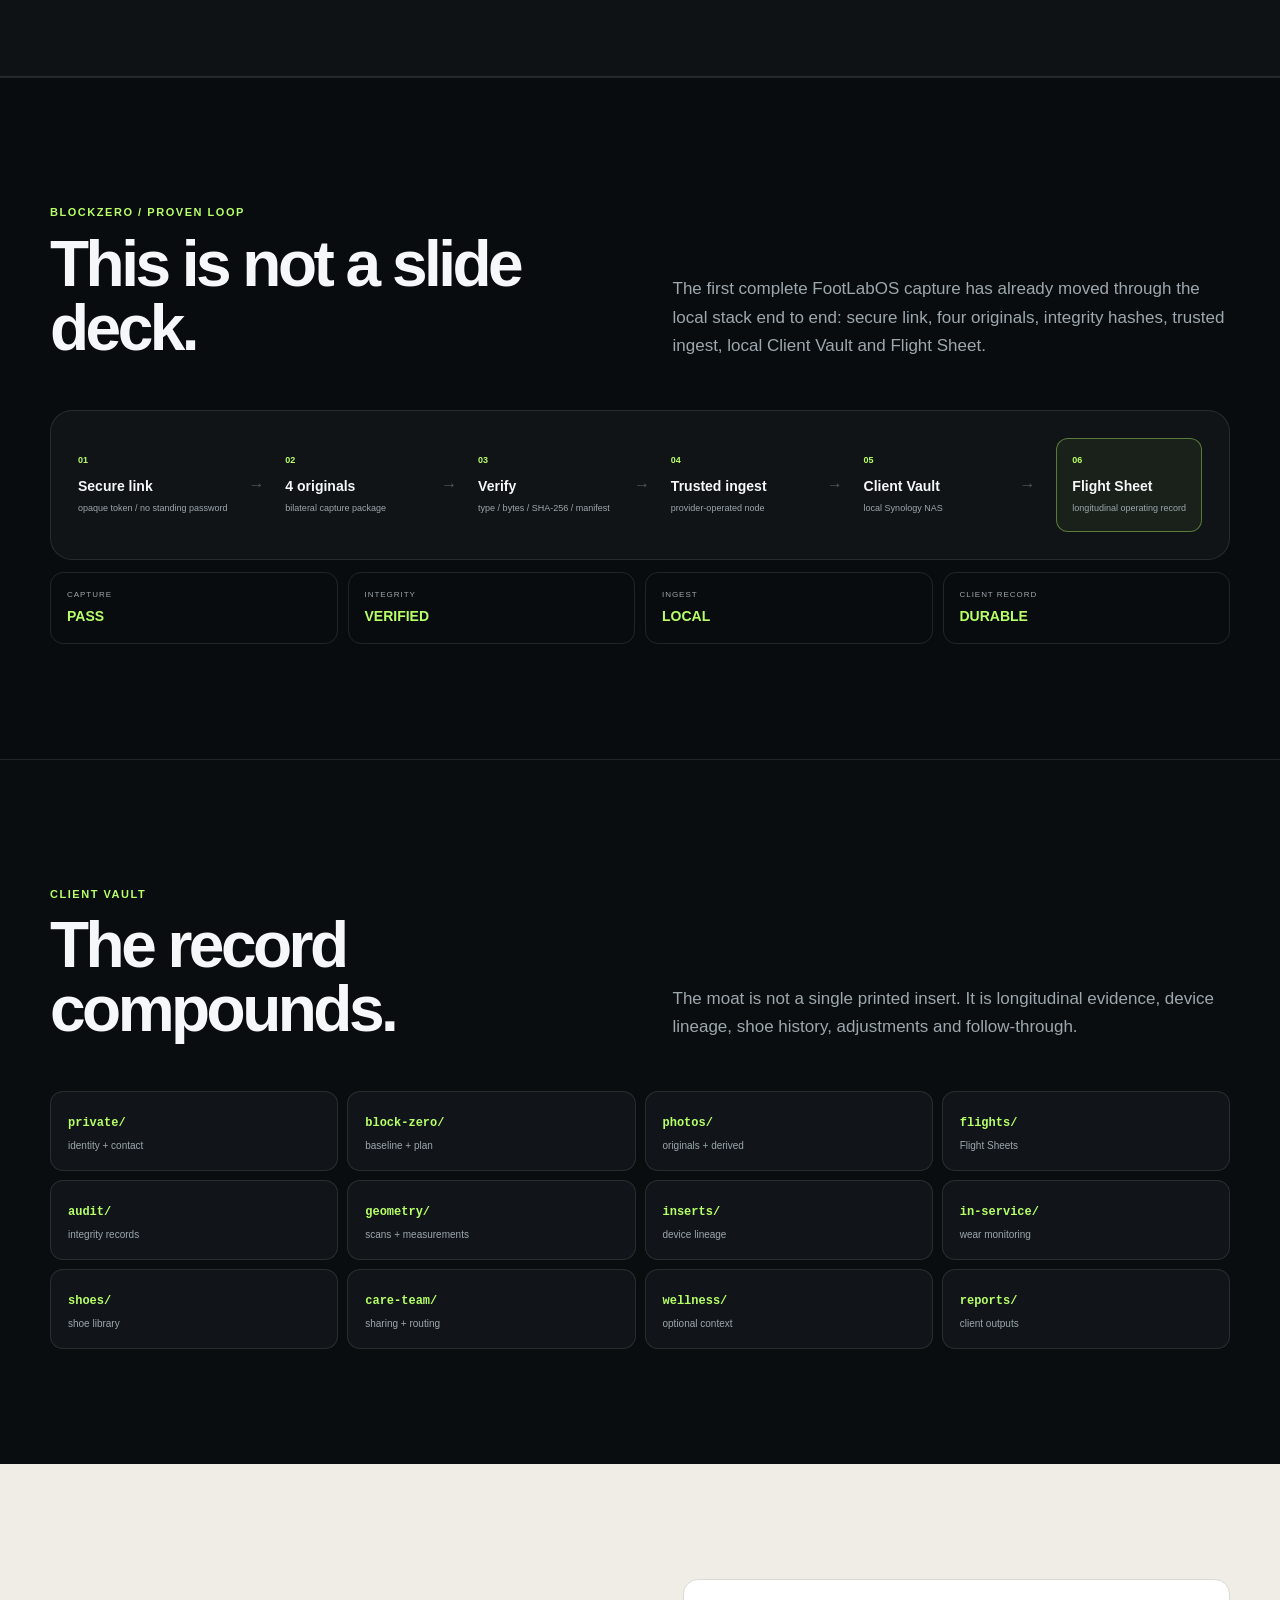
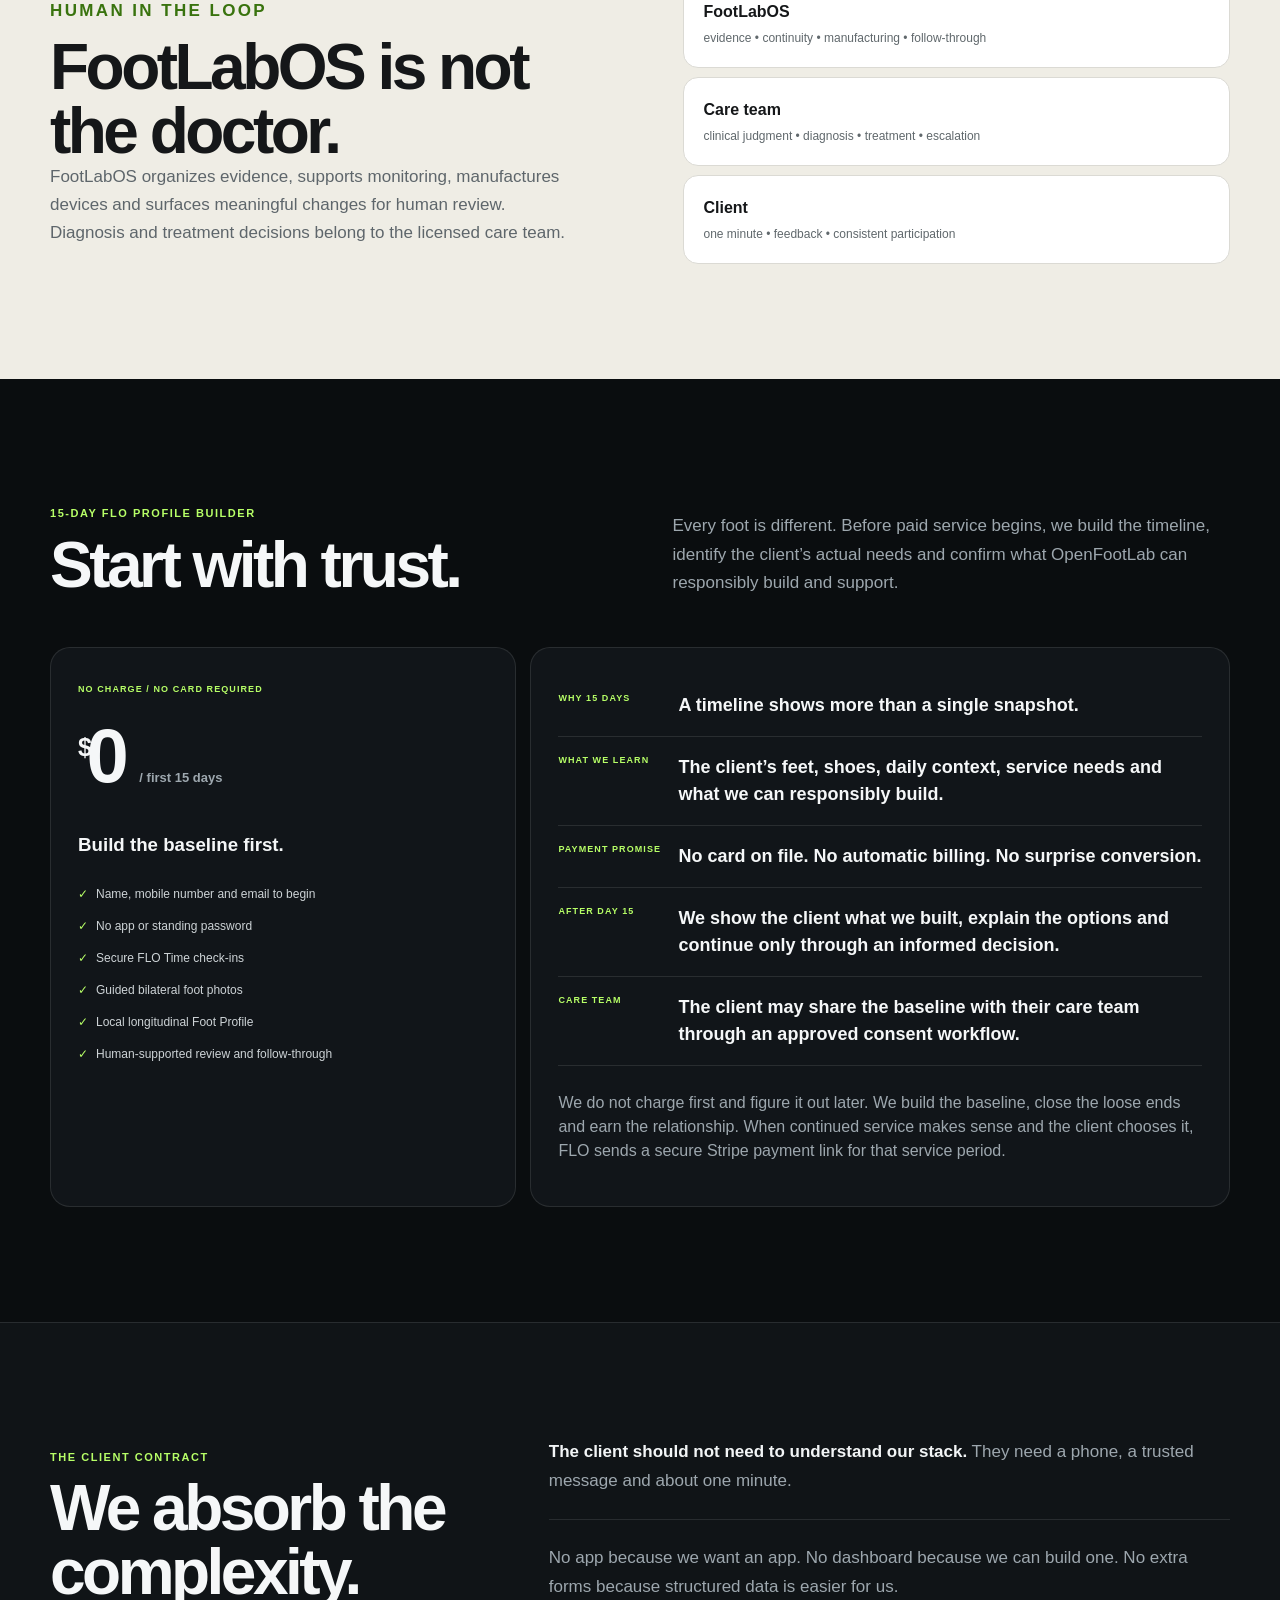
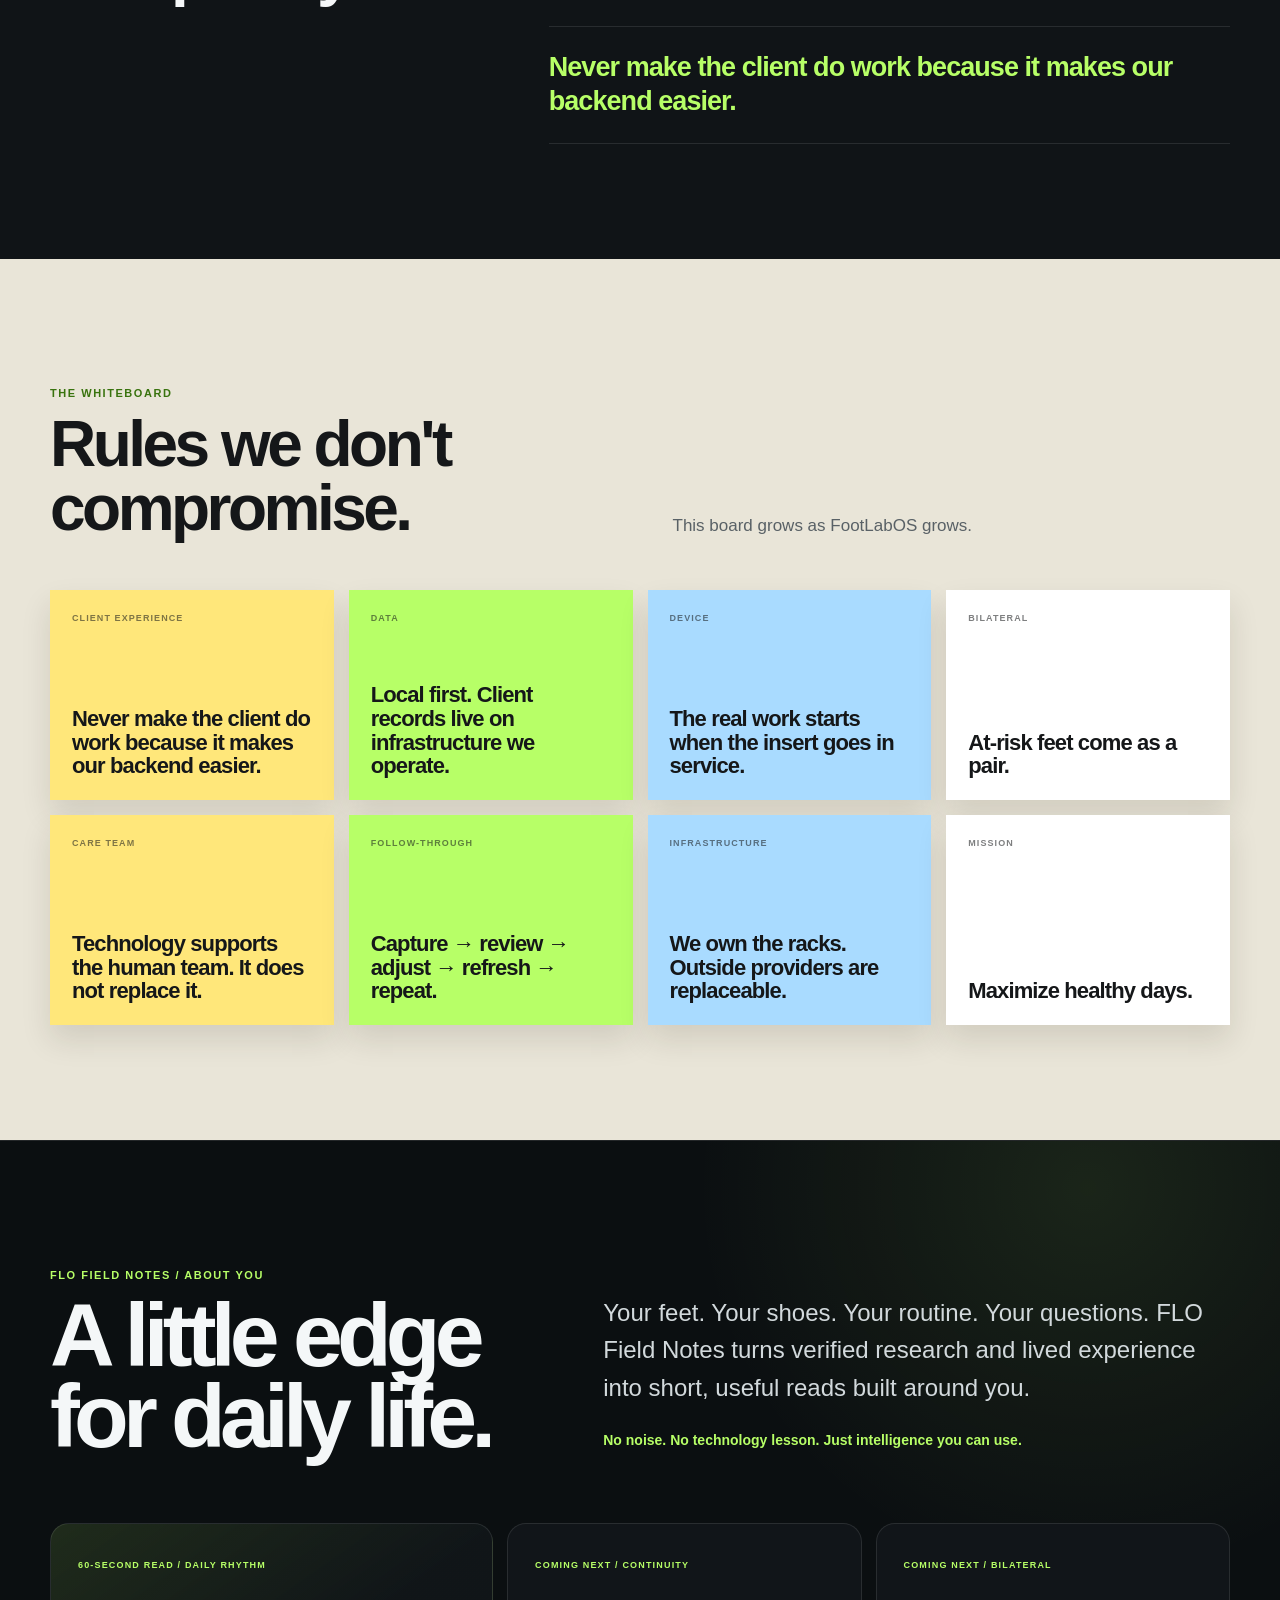
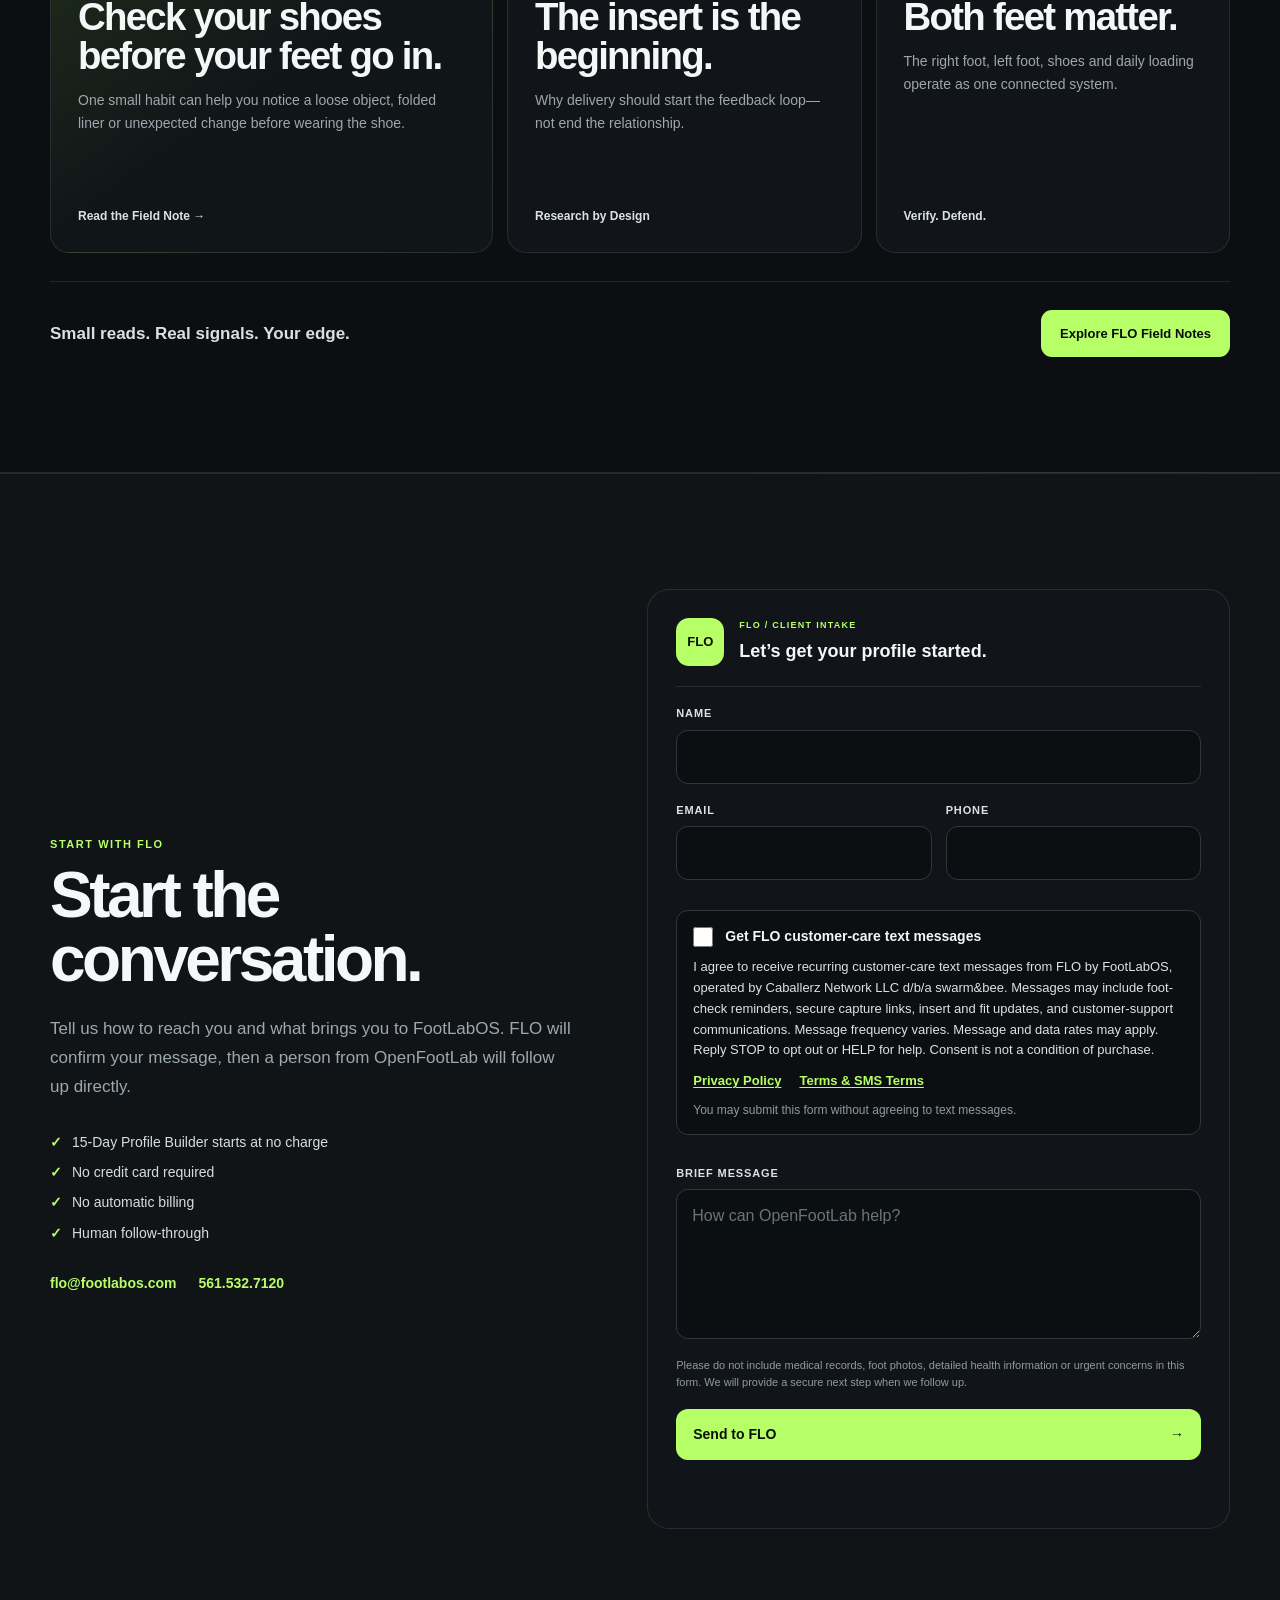
==== commit aeabff88: "feat: add compliant FLO SMS consent flow" ====
--- a/index.html
+++ b/index.html
@@ -34,7 +34,7 @@
         "@id": "https://footlabos.com/#organization",
         "name": "OpenFootLab",
         "url": "https://openfootlab.com/",
-        "email": "flo@openfootlab.com",
+        "email": "flo@footlabos.com",
         "telephone": "+1-561-532-7120"
       },
       {
@@ -73,7 +73,7 @@
   </script>
   <link rel="icon" href="assets/img/footlabos-flo-mark.svg" type="image/svg+xml">
   <link rel="apple-touch-icon" href="assets/img/footlabos-favicon-512.png">
-  <link rel="stylesheet" href="assets/css/styles.css?v=flo-20260920-4">
+  <link rel="stylesheet" href="assets/css/styles.css?v=flo-20260919-3">
 </head>
 
 <body>
@@ -84,7 +84,7 @@
       <span class="logo" aria-hidden="true">FLO</span>
       <span>
         <strong>FootLabOS</strong>
-        <small>by OpenFootLab</small>
+        <small>Local-first foot management</small>
       </span>
     </a>
 
@@ -97,7 +97,6 @@
       <a href="#membership">Start</a>
       <a href="#appliance">Appliance</a>
       <a href="/field-notes/">Field Notes</a>
-      <a href="https://openfootlab.com/brochure/">Brochure</a>
       <a href="#contact">Contact</a>
     </nav>
 
@@ -1232,10 +1231,6 @@
         When continued service makes sense and the client chooses it,
         FLO sends a secure Stripe payment link for that service period.
       </p>
-
-      <a class="button primary" href="https://openfootlab.com/#profile">
-        Start through OpenFootLab
-      </a>
 
     </div>
 
@@ -1456,57 +1451,6 @@
 </section>
 
 
-<section class="section brochure-preview">
-
-  <div class="shell brochure-preview-grid">
-
-    <a
-      class="brochure-preview-cover"
-      href="https://openfootlab.com/brochure/"
-      aria-label="View the FLO OpenFootLab clinical brochure"
-    >
-      <img
-        src="assets/img/flo-clinical-brochure-cover.webp"
-        alt="Cover of the FLO OpenFootLab clinical brochure"
-        loading="lazy"
-      >
-    </a>
-
-    <div class="brochure-preview-copy">
-      <p class="eyebrow">FLO / OPENFOOTLAB CLINICAL BROCHURE</p>
-      <h2>The human experience behind the operating system.</h2>
-      <p class="brochure-preview-lead">
-        See how FootLabOS supports the complete OpenFootLab pathway:
-        a 15-Day Foot Profile, precision capture, custom insert fitting,
-        local fabrication and documented follow-through.
-      </p>
-
-      <div class="brochure-preview-points">
-        <span>Built for clients and families</span>
-        <span>Useful for care-team conversations</span>
-        <span>Four-page high-resolution PDF</span>
-      </div>
-
-      <div class="brochure-preview-actions">
-        <a class="button primary" href="https://openfootlab.com/brochure/">
-          Explore the brochure
-        </a>
-        <a
-          class="brochure-file-link"
-          href="https://openfootlab.com/resources/FLO-OpenFootLab-Clinical-Brochure.pdf"
-          target="_blank"
-          rel="noopener"
-        >
-          Open PDF →
-        </a>
-      </div>
-    </div>
-
-  </div>
-
-</section>
-
-
 <section class="section contact-section" id="contact">
 
   <div class="shell contact-grid">
@@ -1531,9 +1475,8 @@
       </div>
 
       <div class="contact-direct">
-        <a href="mailto:flo@openfootlab.com">flo@openfootlab.com</a>
+        <a href="mailto:flo@footlabos.com">flo@footlabos.com</a>
         <a href="tel:+15615327120">561.532.7120</a>
-        <span>Jupiter, FL · By appointment</span>
       </div>
 
     </div>
@@ -1590,6 +1533,40 @@
 
       </div>
 
+      <div class="flo-sms-consent">
+        <div class="flo-sms-optin">
+          <input
+            type="checkbox"
+            id="floSmsConsent"
+            name="smsConsent"
+            value="true"
+            aria-describedby="floSmsConsentDisclosure"
+          >
+          <label for="floSmsConsent">
+            Get FLO customer-care text messages
+          </label>
+        </div>
+        <p
+          class="flo-sms-disclosure"
+          id="floSmsConsentDisclosure"
+        >
+          I agree to receive recurring customer-care text messages from FLO
+          by FootLabOS, operated by Caballerz Network LLC d/b/a swarm&amp;bee.
+          Messages may include foot-check reminders, secure capture links,
+          insert and fit updates, and customer-support communications.
+          Message frequency varies. Message and data rates may apply.
+          Reply STOP to opt out or HELP for help. Consent is not a condition
+          of purchase.
+        </p>
+        <p class="flo-sms-links">
+          <a href="/privacy/">Privacy Policy</a>
+          <a href="/terms/">Terms &amp; SMS Terms</a>
+        </p>
+        <p class="flo-sms-optional">
+          You may submit this form without agreeing to text messages.
+        </p>
+      </div>
+
       <div class="flo-field">
         <label for="floMessage">Brief message</label>
         <textarea
@@ -1664,10 +1641,11 @@
 <footer>
   <div class="shell footer-grid">
     <span>FootLabOS / <a href="https://openfootlab.com">OpenFootLab</a></span>
-    <span><a href="https://openfootlab.com/brochure/">Clinical brochure</a></span>
-    <span><a href="mailto:flo@openfootlab.com">flo@openfootlab.com</a></span>
+    <span><a href="mailto:flo@footlabos.com">flo@footlabos.com</a></span>
     <span><a href="tel:+15615327120">561.532.7120</a></span>
-    <span>OpenFootLab · Jupiter, FL</span>
+    <span><a href="/privacy/">Privacy</a></span>
+    <span><a href="/terms/">Terms &amp; SMS Terms</a></span>
+    <span>Local-first by design</span>
   </div>
 </footer>
 
--- a/assets/css/styles.css
+++ b/assets/css/styles.css
@@ -1,15 +1,15 @@
 :root{
-  --bg:#080c0e;
-  --panel:#11171a;
+  --bg:#0a0d0f;
+  --panel:#111519;
   --panel2:#161b20;
   --line:rgba(255,255,255,.10);
-  --text:#f4f7f8;
-  --muted:#94a0a6;
+  --text:#f5f7f8;
+  --muted:#9da7ae;
   --green:#b7ff67;
   --blue:#a9dbff;
   --yellow:#ffe77a;
   --paper:#efede5;
-  --ink:#080c0e;
+  --ink:#151719;
   --max:1180px;
 }
 
@@ -36,7 +36,7 @@
   position:sticky;
   top:0;
   z-index:20;
-  background:rgba(8,12,14,.90);
+  background:rgba(10,13,15,.90);
   backdrop-filter:blur(18px);
   border-bottom:1px solid var(--line);
 }
@@ -62,7 +62,7 @@
   place-items:center;
   flex:0 0 40px;
   background:var(--green);
-  color:#080c0e;
+  color:#091006;
   border-radius:11px;
   font-family:Arial,Helvetica,sans-serif;
   font-size:12px;
@@ -1942,103 +1942,6 @@
 
 /* FLO FIELD NOTES */
 
-/* FLO CLINICAL BROCHURE */
-
-.brochure-preview{
-  overflow:hidden;
-  background:
-    radial-gradient(circle at 10% 5%,rgba(183,255,103,.11),transparent 30%),
-    var(--panel);
-  border-top:1px solid var(--line);
-  border-bottom:1px solid var(--line);
-}
-
-.brochure-preview-grid{
-  display:grid;
-  grid-template-columns:minmax(260px,.65fr) 1fr;
-  gap:90px;
-  align-items:center;
-}
-
-.brochure-preview-cover{
-  display:block;
-  max-width:430px;
-  padding:12px;
-  border:1px solid var(--line);
-  border-radius:19px;
-  background:#080c0e;
-  box-shadow:0 35px 80px rgba(0,0,0,.45);
-  transition:transform .2s ease,border-color .2s ease;
-}
-
-.brochure-preview-cover:hover{
-  transform:translateY(-5px);
-  border-color:var(--green);
-}
-
-.brochure-preview-cover img{
-  display:block;
-  width:100%;
-  border-radius:11px;
-}
-
-.brochure-preview-copy h2{
-  max-width:760px;
-  margin:15px 0 24px;
-  color:var(--text);
-  font-size:clamp(45px,6vw,79px);
-  line-height:.98;
-  letter-spacing:-.06em;
-}
-
-.brochure-preview-lead{
-  max-width:690px;
-  margin:0;
-  color:#cbd3d7;
-  font-size:18px;
-  line-height:1.7;
-}
-
-.brochure-preview-points{
-  display:flex;
-  flex-wrap:wrap;
-  gap:9px;
-  margin-top:28px;
-}
-
-.brochure-preview-points span{
-  padding:7px 10px;
-  border:1px solid var(--line);
-  border-radius:999px;
-  color:var(--muted);
-  font-size:10px;
-}
-
-.brochure-preview-actions{
-  display:flex;
-  align-items:center;
-  flex-wrap:wrap;
-  gap:24px;
-  margin-top:32px;
-}
-
-.brochure-file-link{
-  color:var(--text);
-  font-size:13px;
-  font-weight:800;
-}
-
-.brochure-file-link:hover{color:var(--green)}
-
-@media(max-width:900px){
-  .brochure-preview-grid{grid-template-columns:1fr;gap:55px}
-  .brochure-preview-cover{max-width:360px}
-}
-
-@media(max-width:620px){
-  .brochure-preview-actions{align-items:flex-start;flex-direction:column}
-}
-
 .field-notes-preview{
   position:relative;
   overflow:hidden;
@@ -2425,3 +2328,99 @@
   }
 
 }
+
+/* FLO SMS CONSENT */
+
+.flo-sms-consent{
+  display:grid;
+  gap:10px;
+  padding:15px 16px;
+  margin:12px 0;
+  border:1px solid #30383d;
+  border-radius:12px;
+  background:#0b0f11;
+}
+
+.flo-sms-optin{
+  display:flex;
+  align-items:flex-start;
+  gap:12px;
+}
+
+.flo-sms-optin input[type="checkbox"]{
+  flex:0 0 auto;
+  width:20px;
+  height:20px;
+  margin:0;
+  margin-top:1px;
+  padding:0;
+  box-sizing:border-box;
+  accent-color:var(--green);
+  cursor:pointer;
+}
+
+.flo-sms-optin label{
+  flex:1 1 auto;
+  margin:0;
+  cursor:pointer;
+  color:#f4f7f8;
+  font-size:14px;
+  font-weight:700;
+  line-height:1.45;
+}
+
+.flo-sms-disclosure{
+  margin:0;
+  color:#dce2e4;
+  font-size:13px;
+  line-height:1.6;
+}
+
+.flo-sms-links{
+  display:flex;
+  flex-wrap:wrap;
+  gap:6px 18px;
+  margin:0;
+}
+
+.flo-sms-links a{
+  color:var(--green);
+  font-size:13px;
+  font-weight:700;
+  text-decoration:underline;
+  text-underline-offset:2px;
+}
+
+.flo-sms-optional{
+  margin:0;
+  color:#8f9a9f;
+  font-size:12px;
+  line-height:1.5;
+}
+
+.flo-sms-optin input[type="checkbox"]:focus-visible{
+  outline:2px solid var(--green);
+  outline-offset:2px;
+}
+
+.flo-sms-links a:focus-visible{
+  outline:2px solid var(--green);
+  outline-offset:2px;
+}
+
+@media(max-width:620px){
+
+  .flo-sms-consent{
+    padding:13px 14px;
+    margin:10px 0;
+  }
+
+  .flo-sms-optin label{
+    font-size:13px;
+  }
+
+  .flo-sms-disclosure{
+    font-size:12.5px;
+  }
+
+}
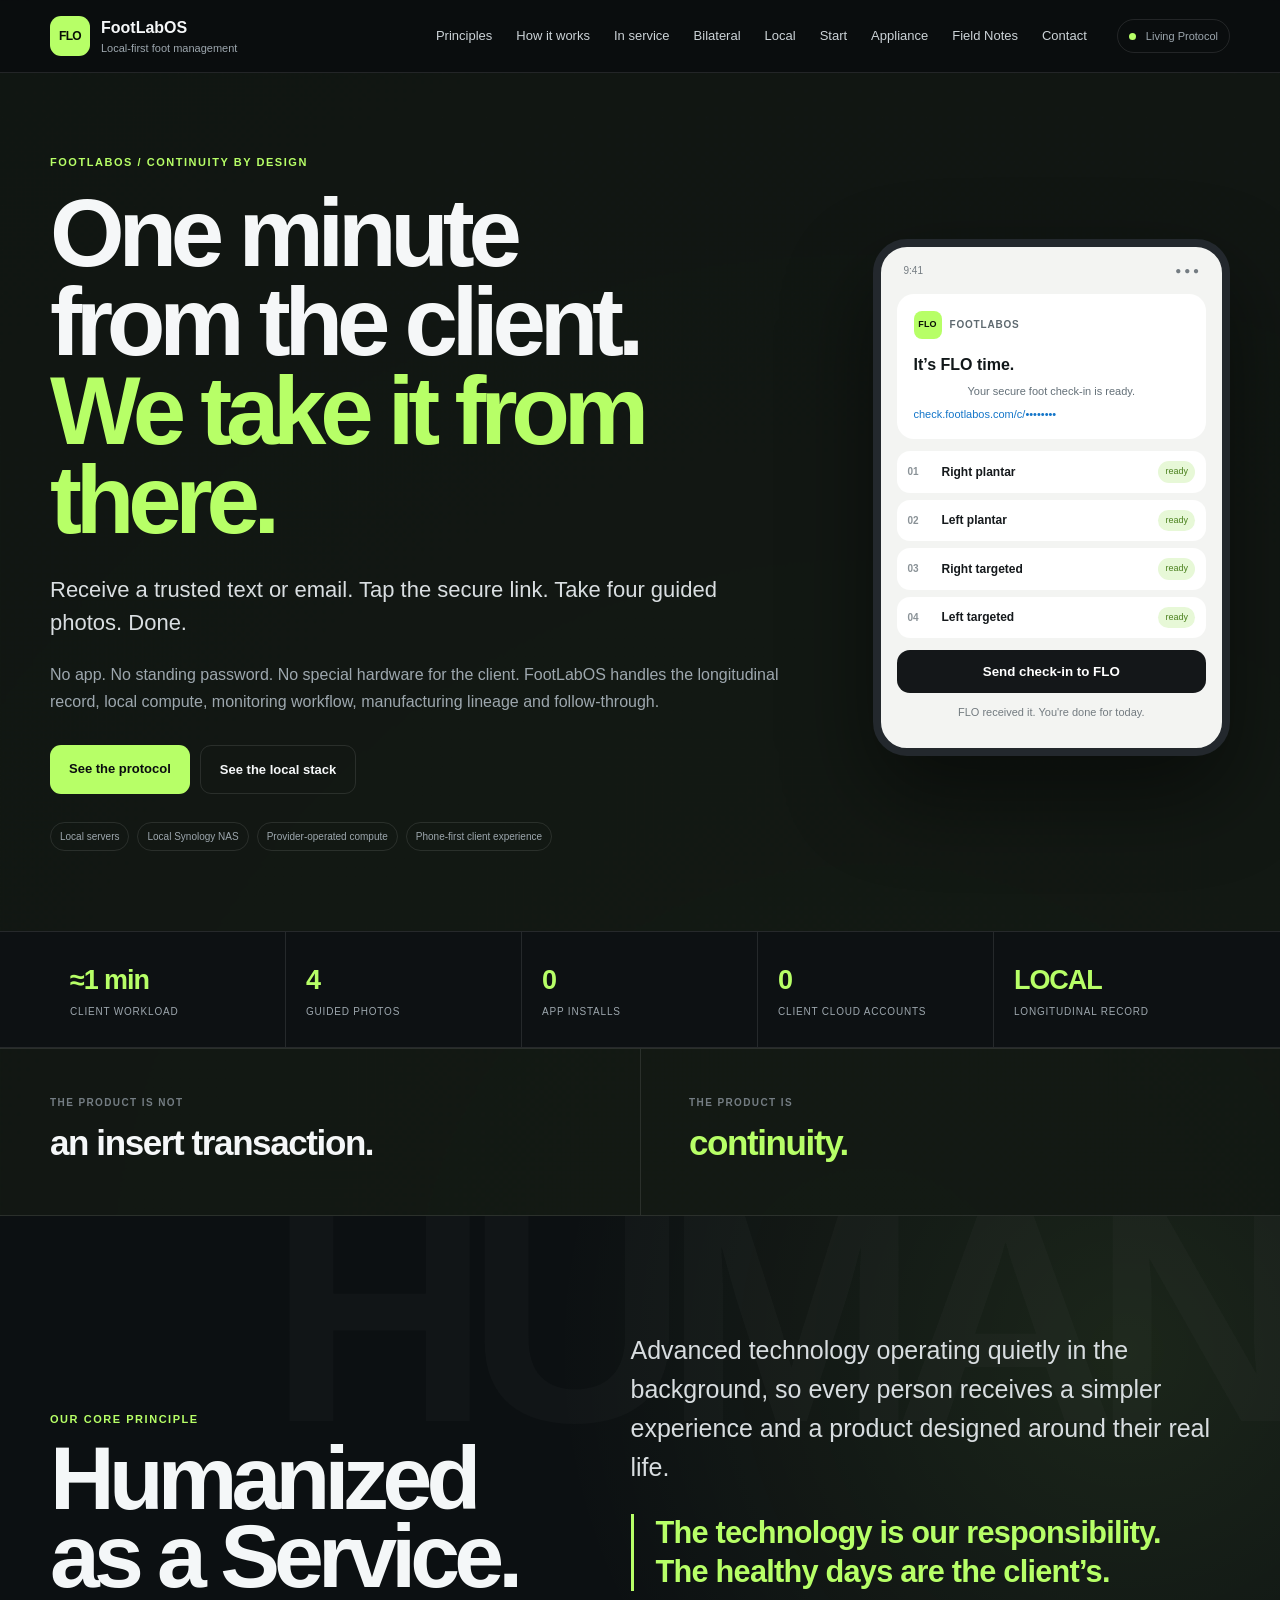
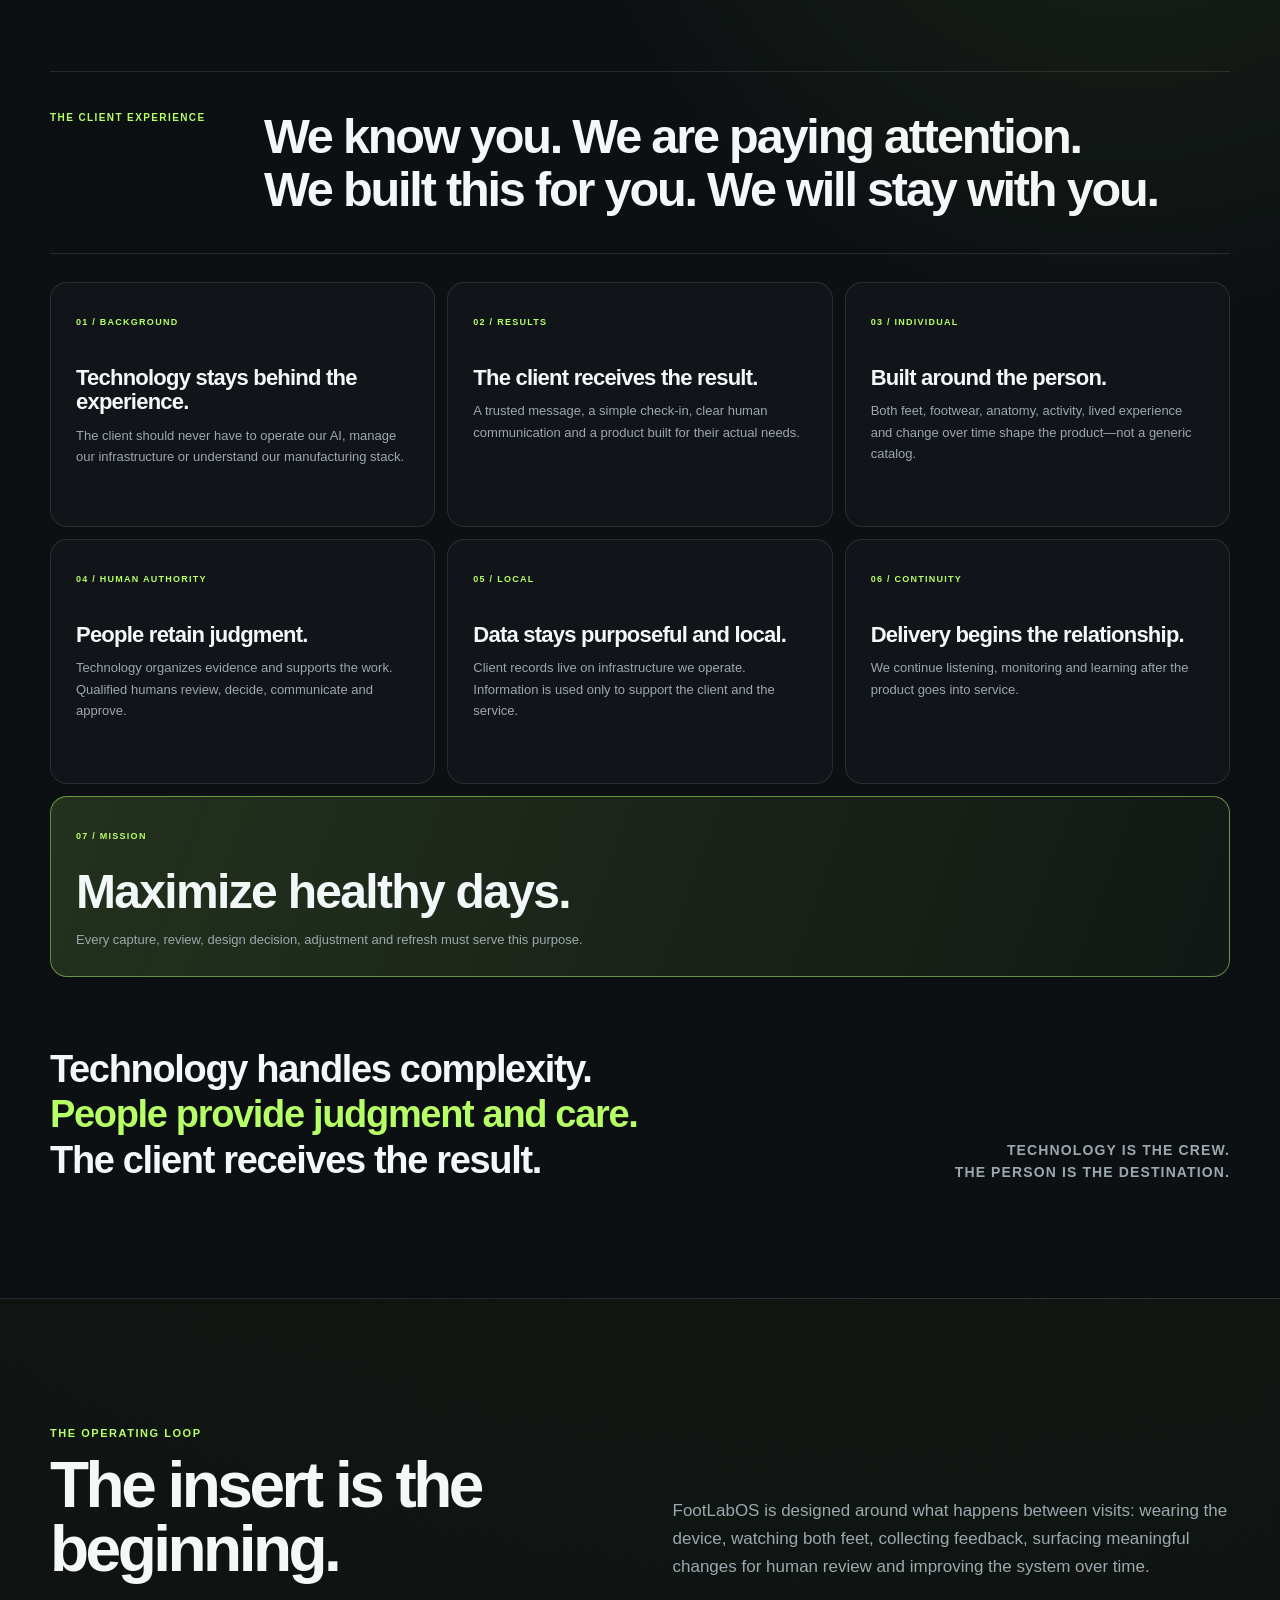
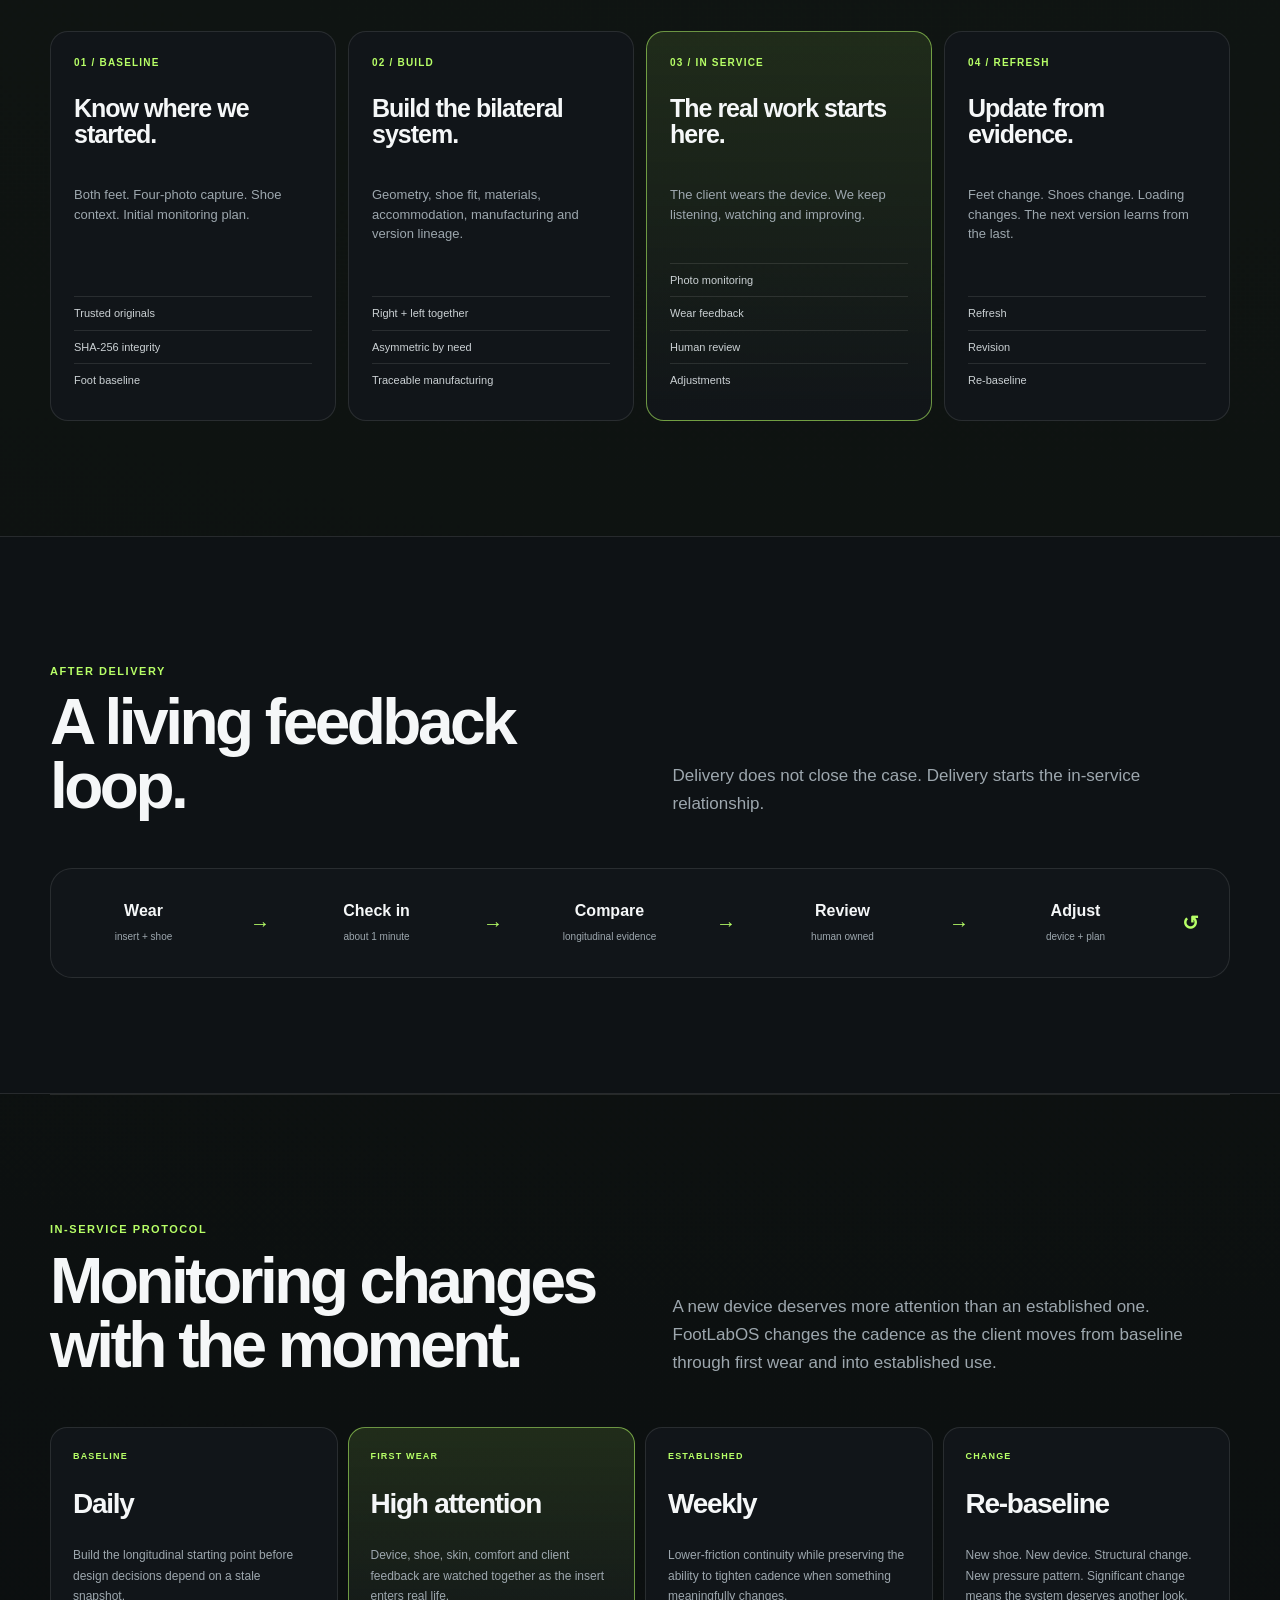
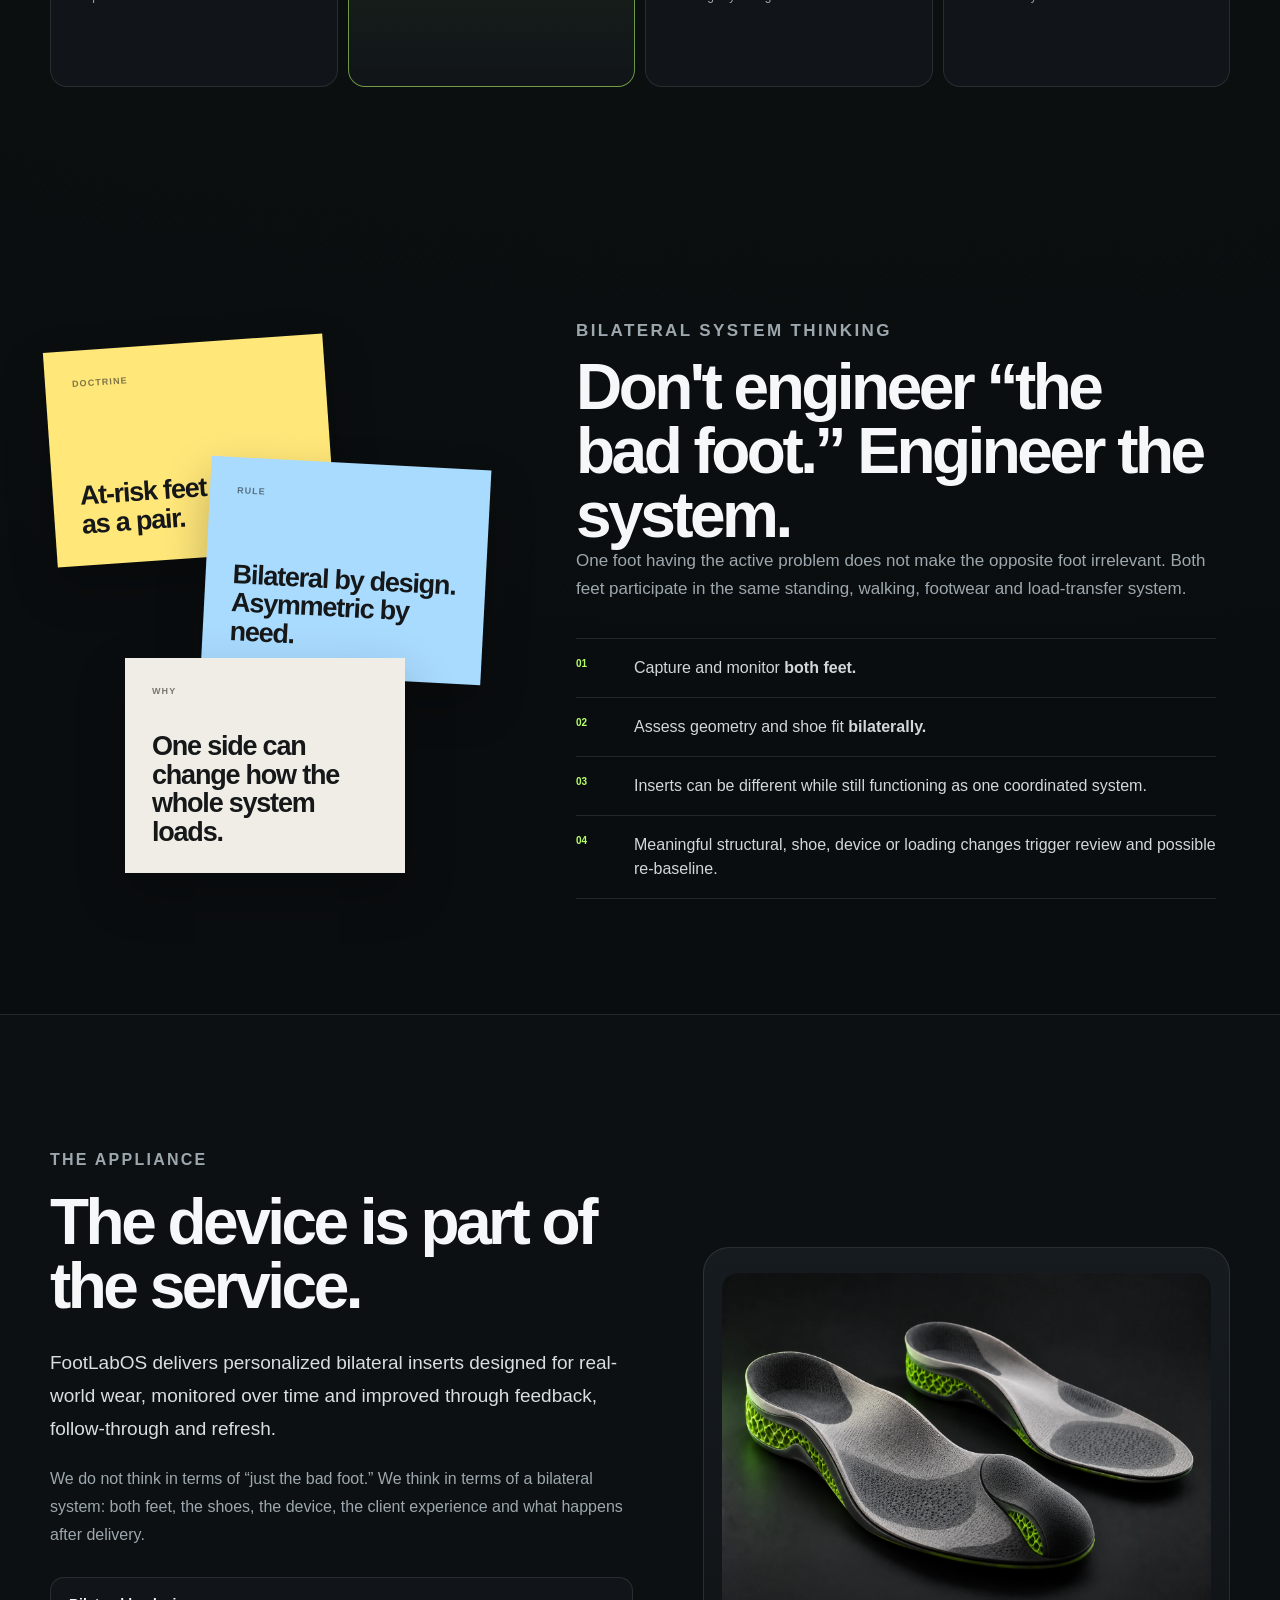
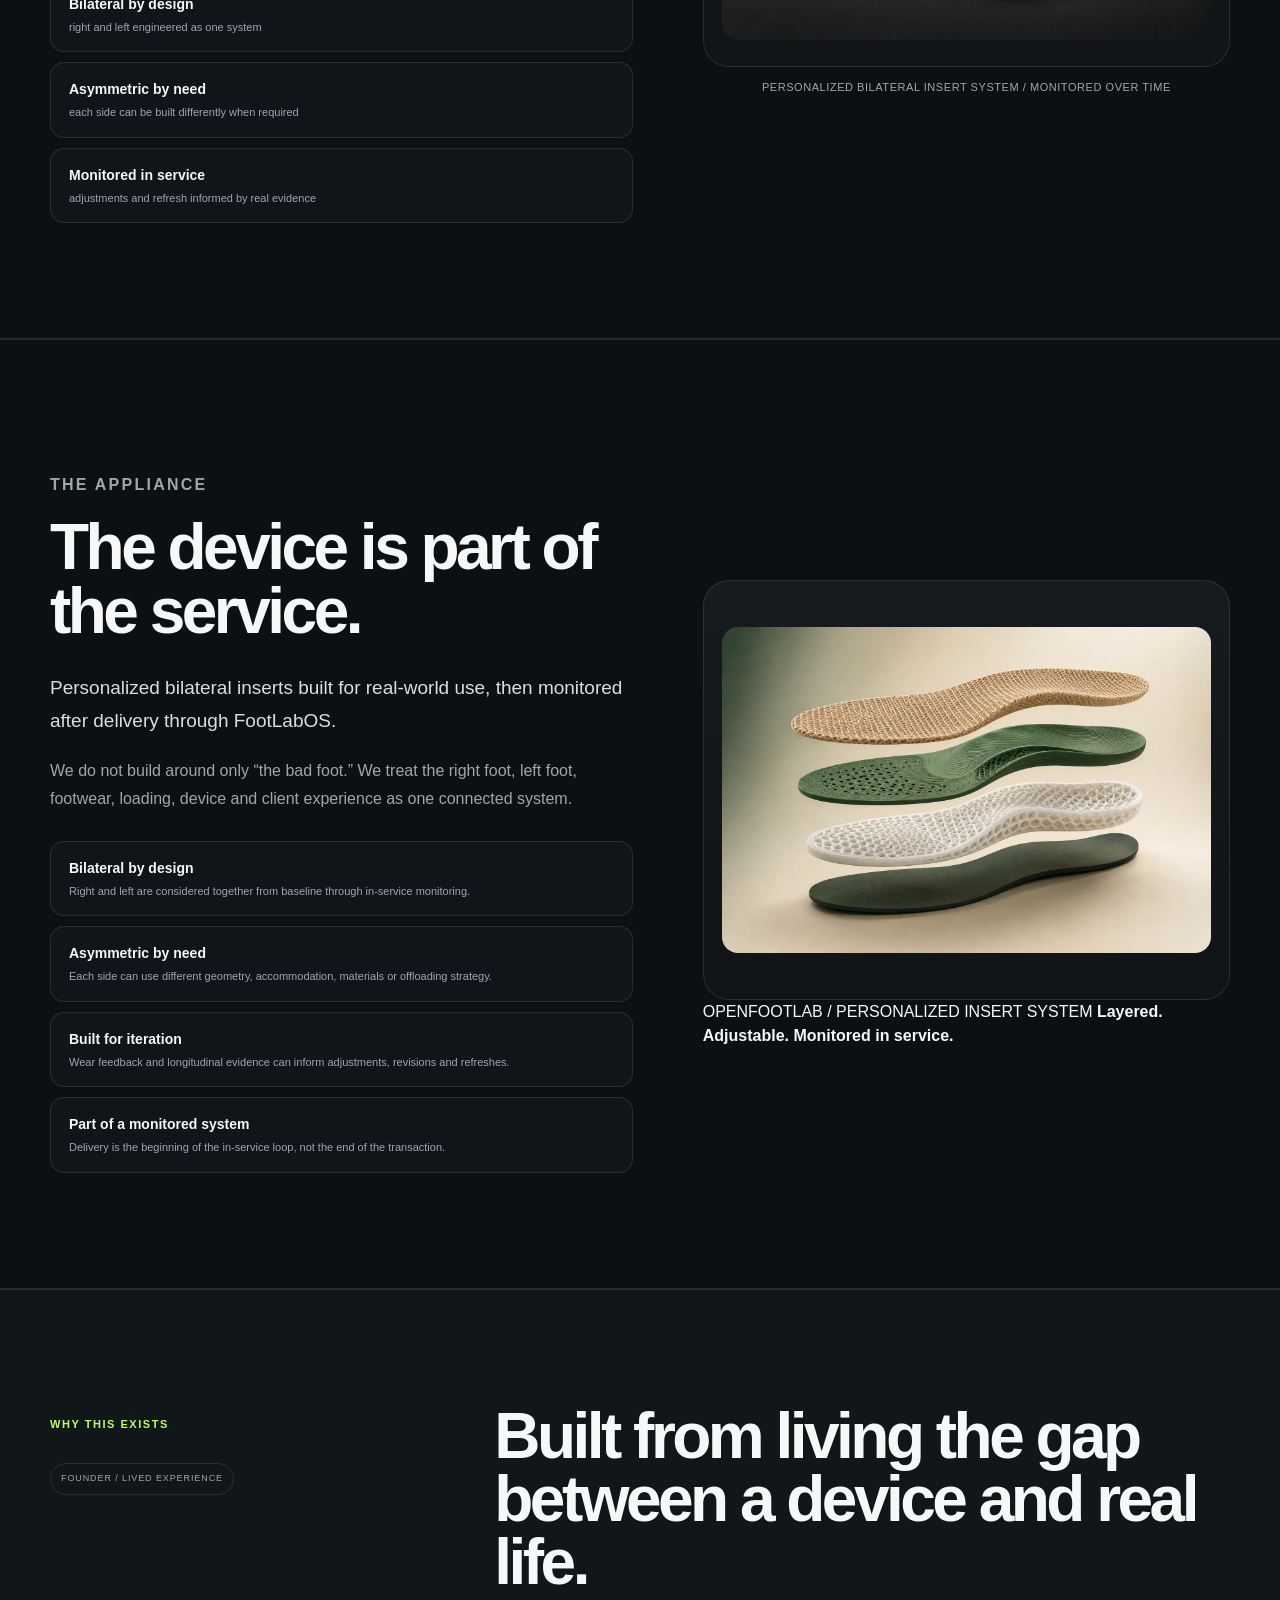
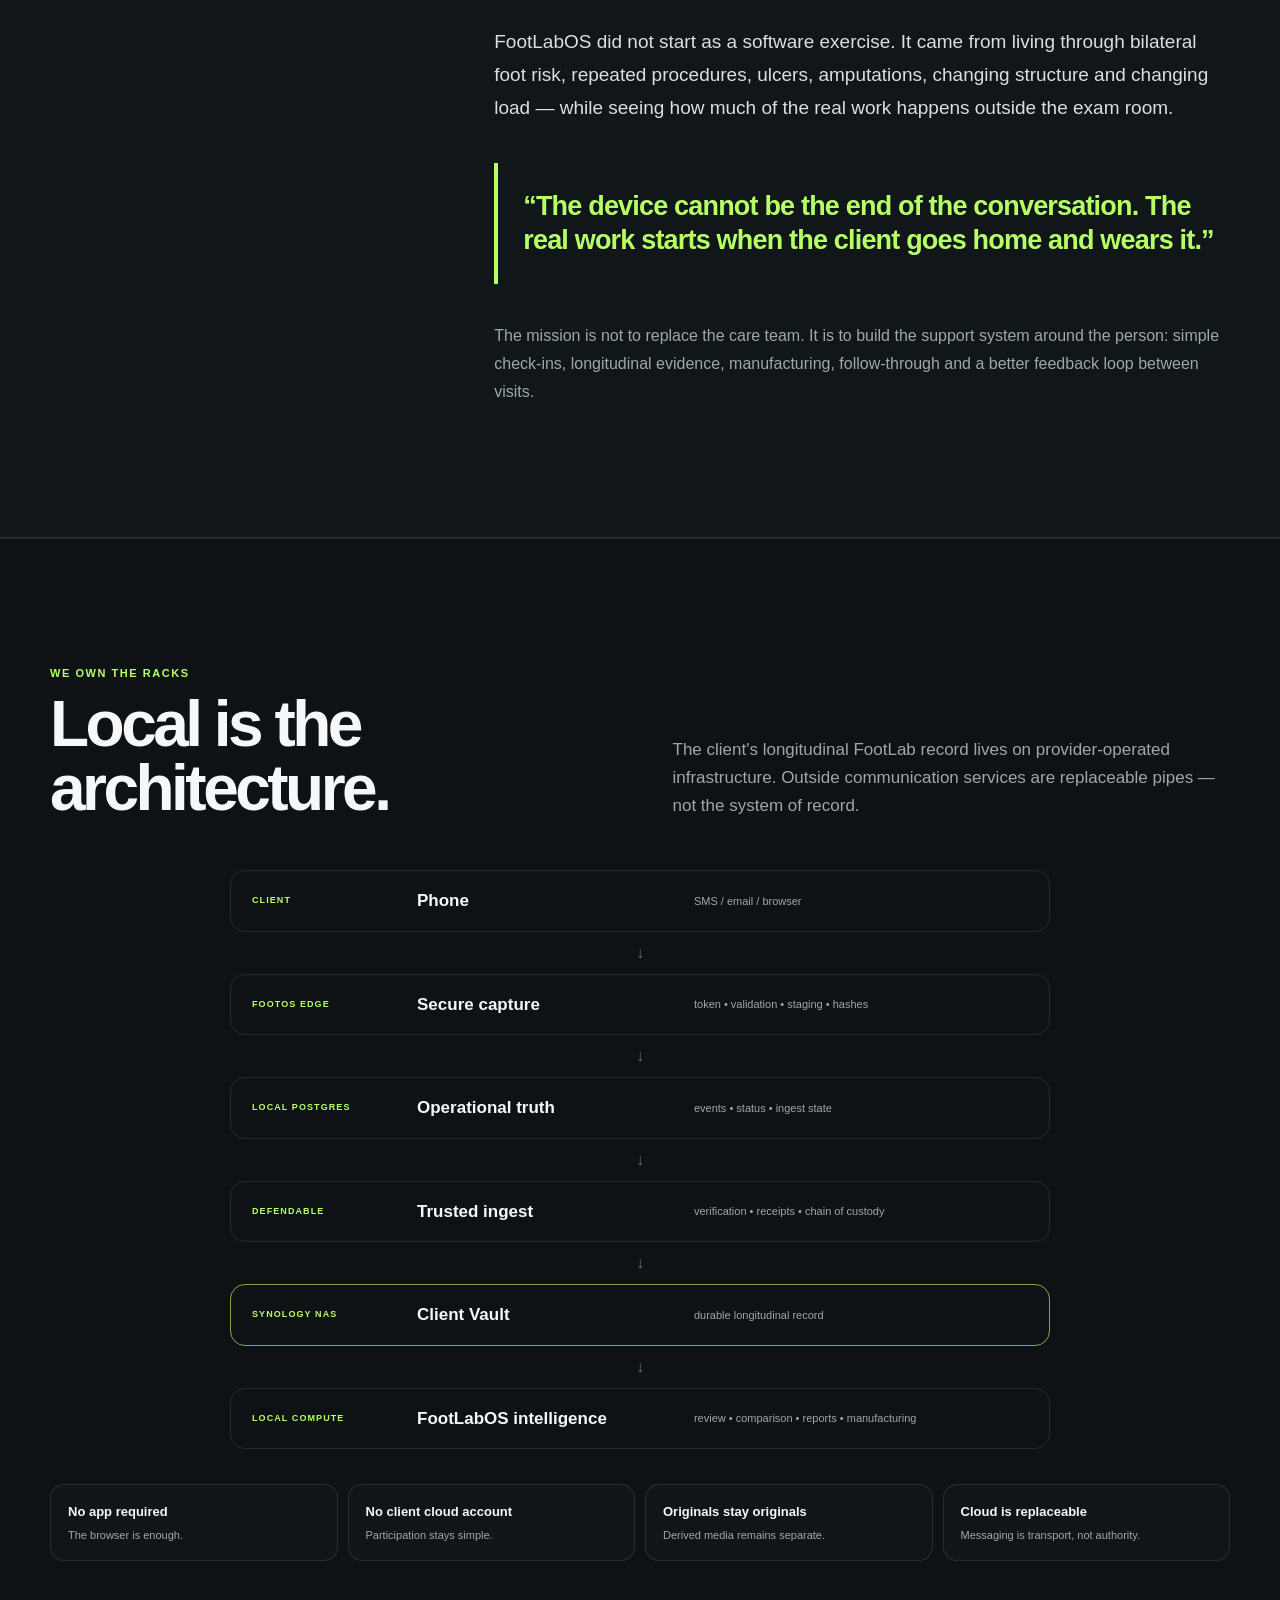
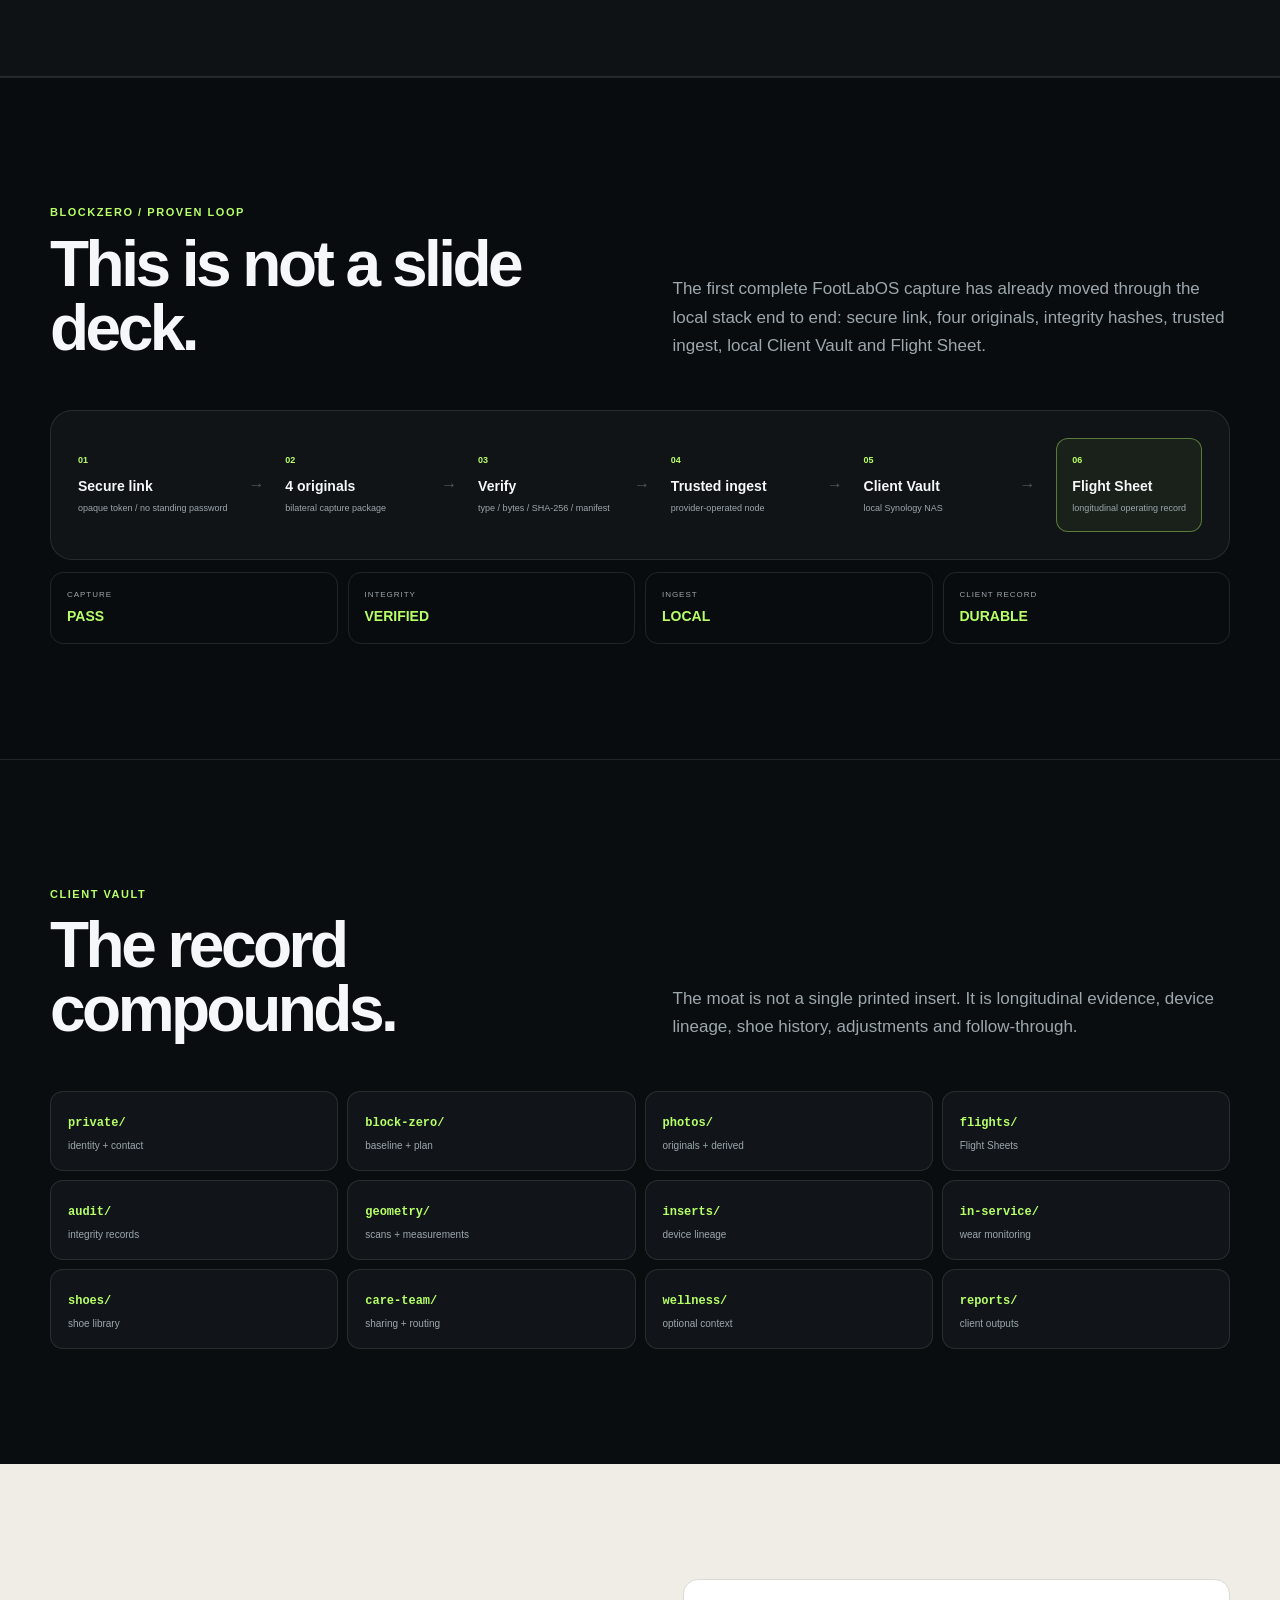
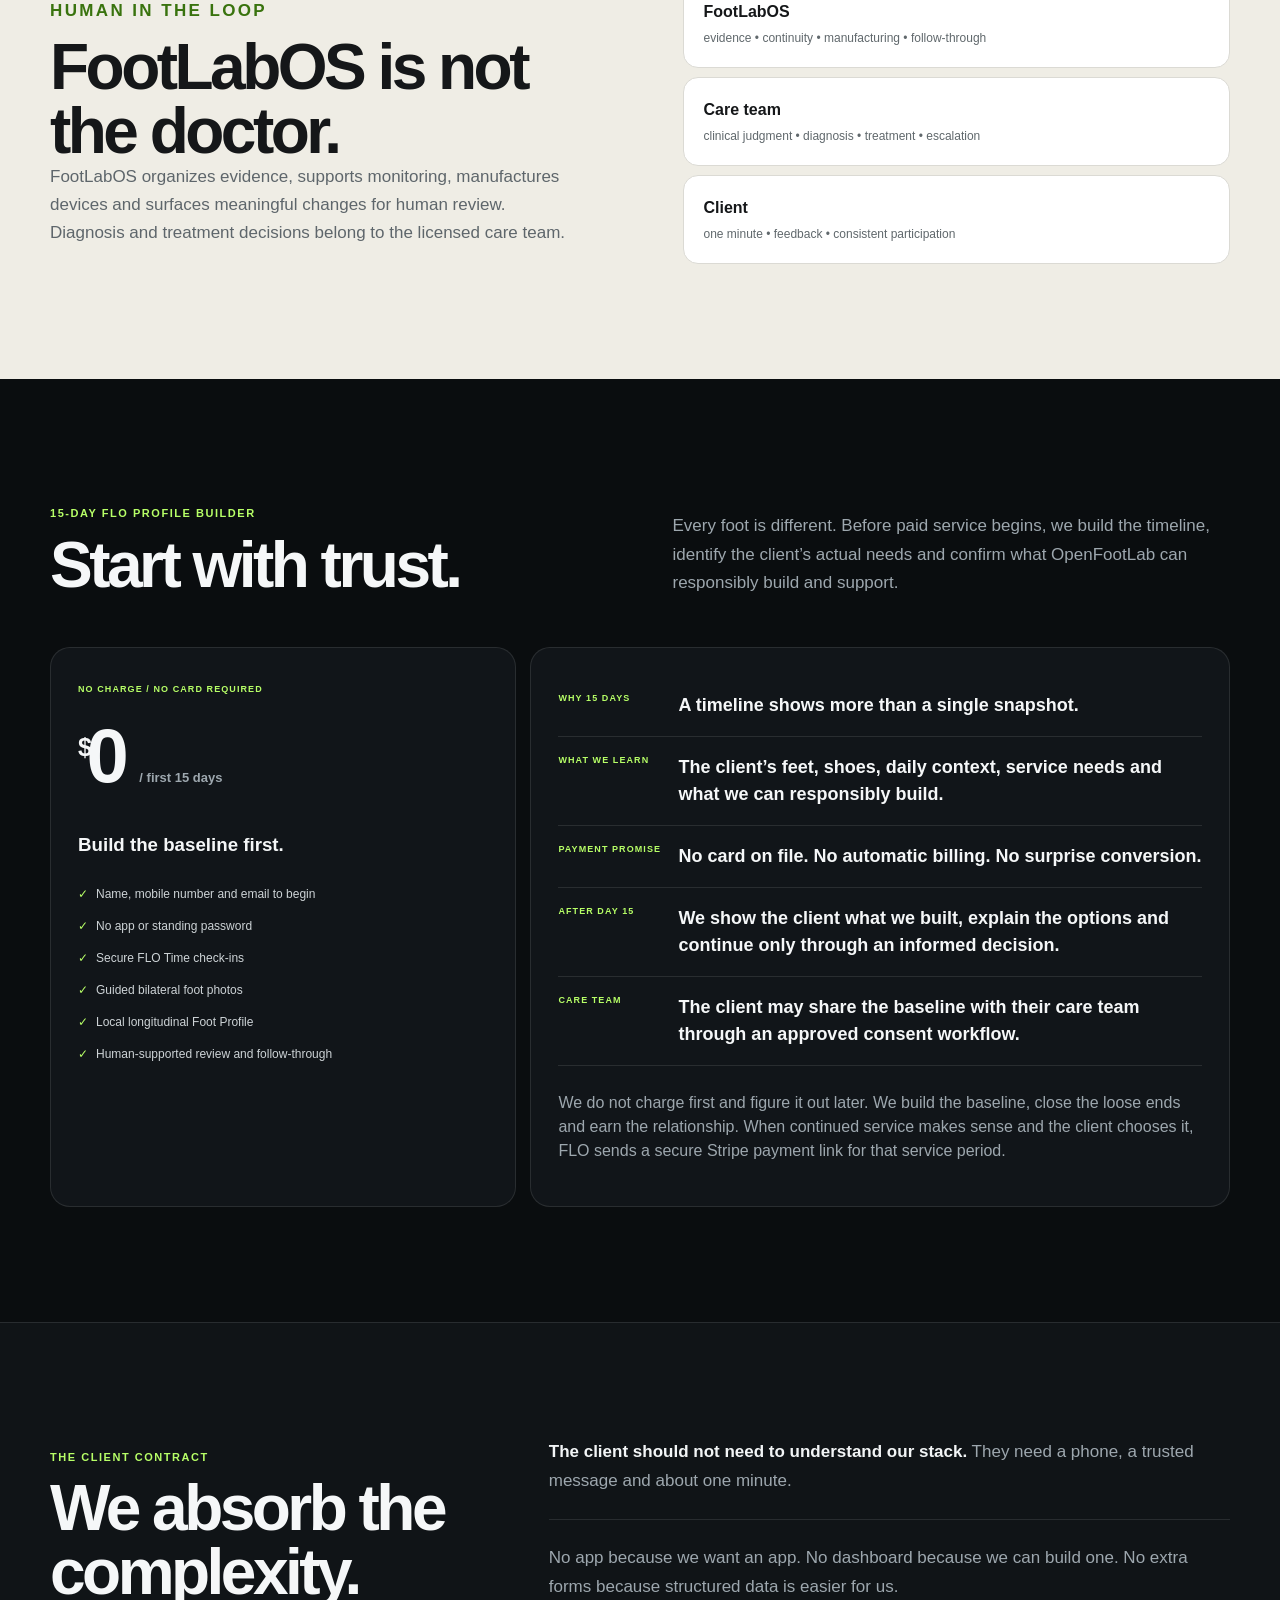
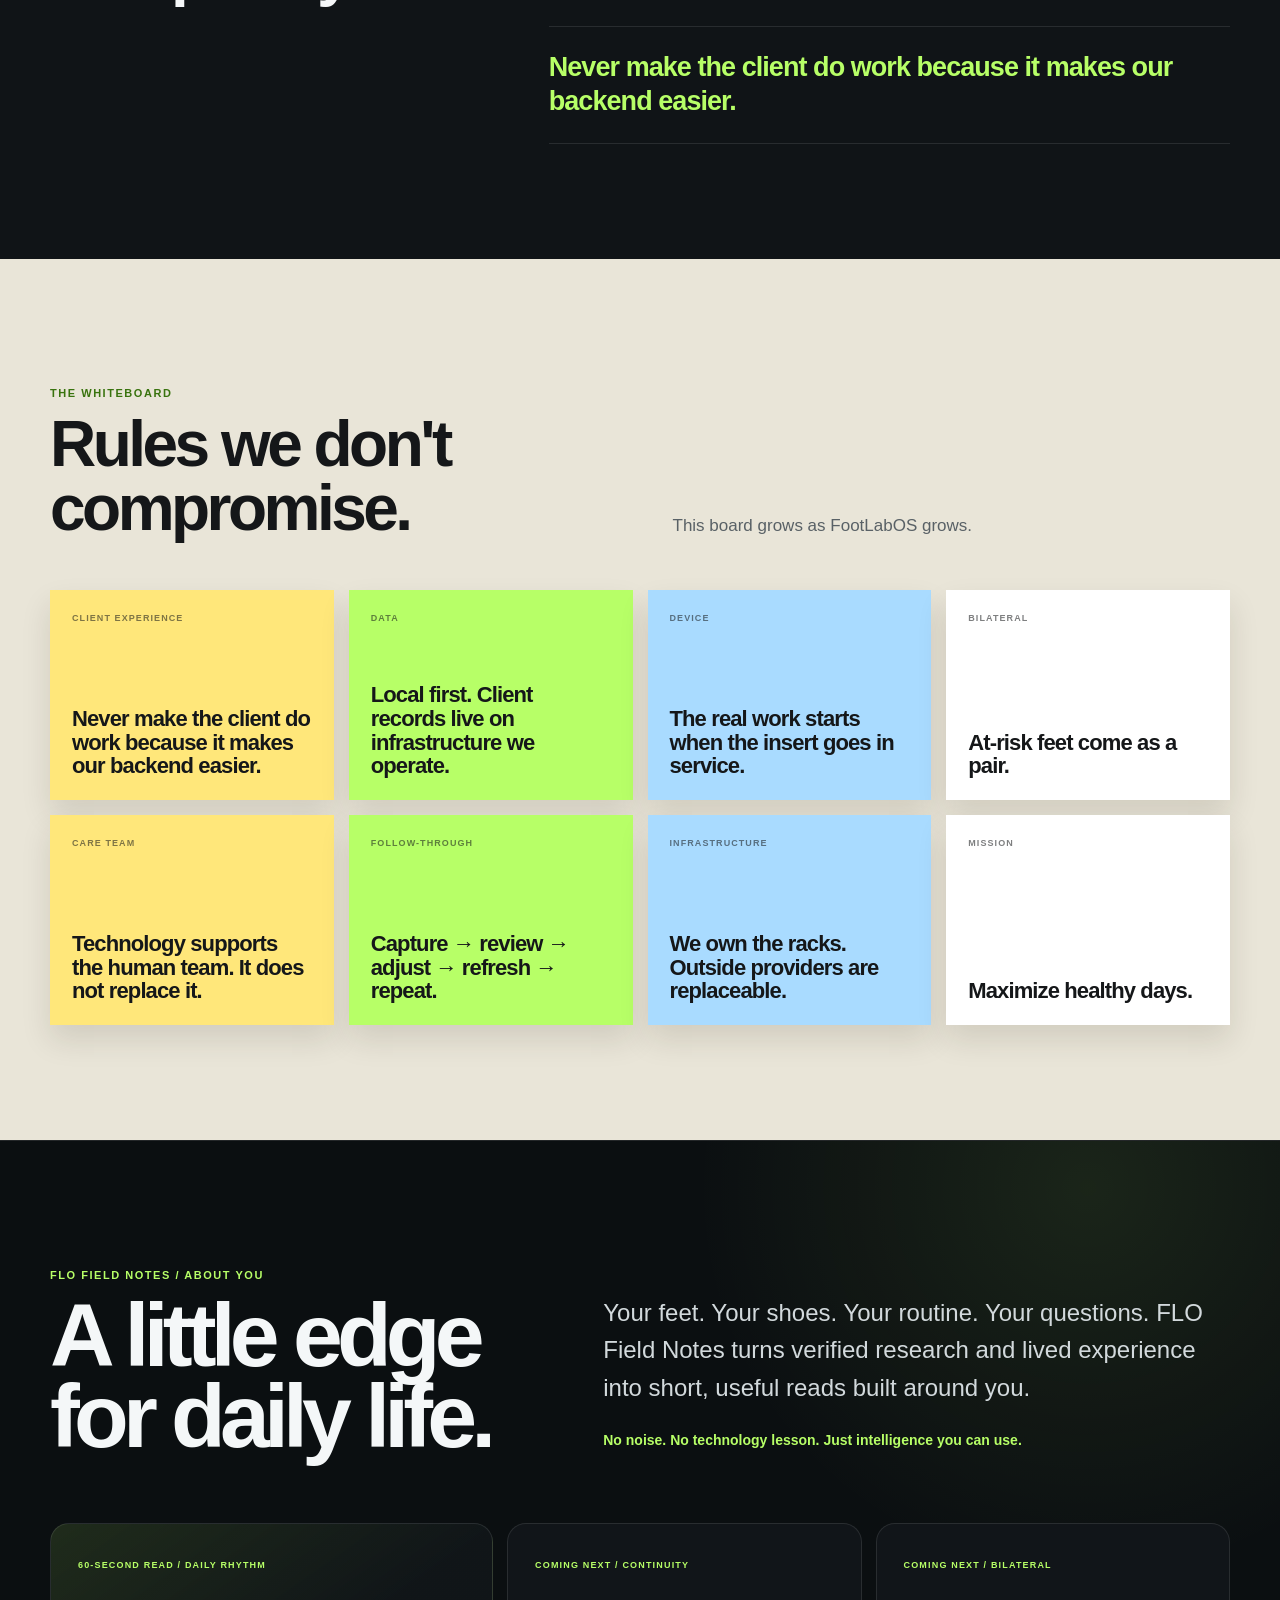
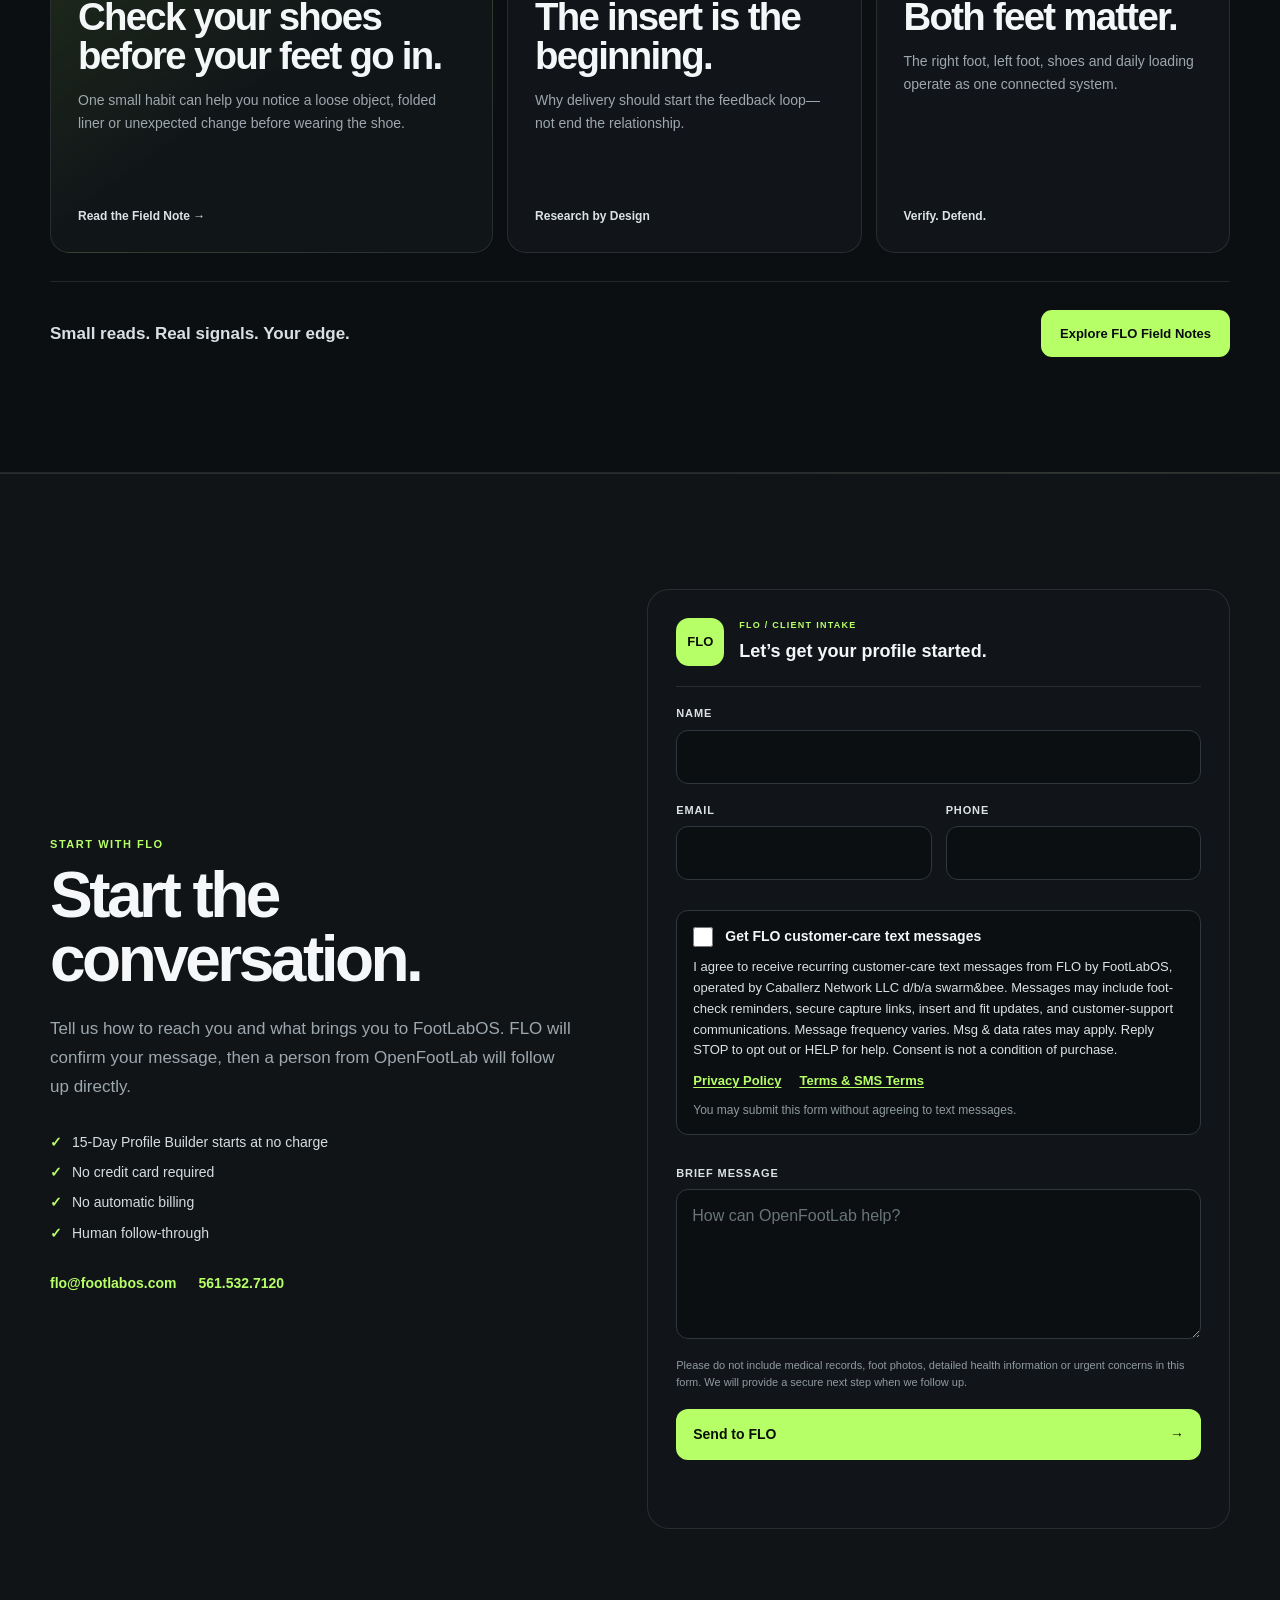
==== commit 6683fc67: "fix: strengthen Twilio compliance disclosures" ====
--- a/index.html
+++ b/index.html
@@ -1554,7 +1554,7 @@
           by FootLabOS, operated by Caballerz Network LLC d/b/a swarm&amp;bee.
           Messages may include foot-check reminders, secure capture links,
           insert and fit updates, and customer-support communications.
-          Message frequency varies. Message and data rates may apply.
+          Message frequency varies. Msg &amp; data rates may apply.
           Reply STOP to opt out or HELP for help. Consent is not a condition
           of purchase.
         </p>
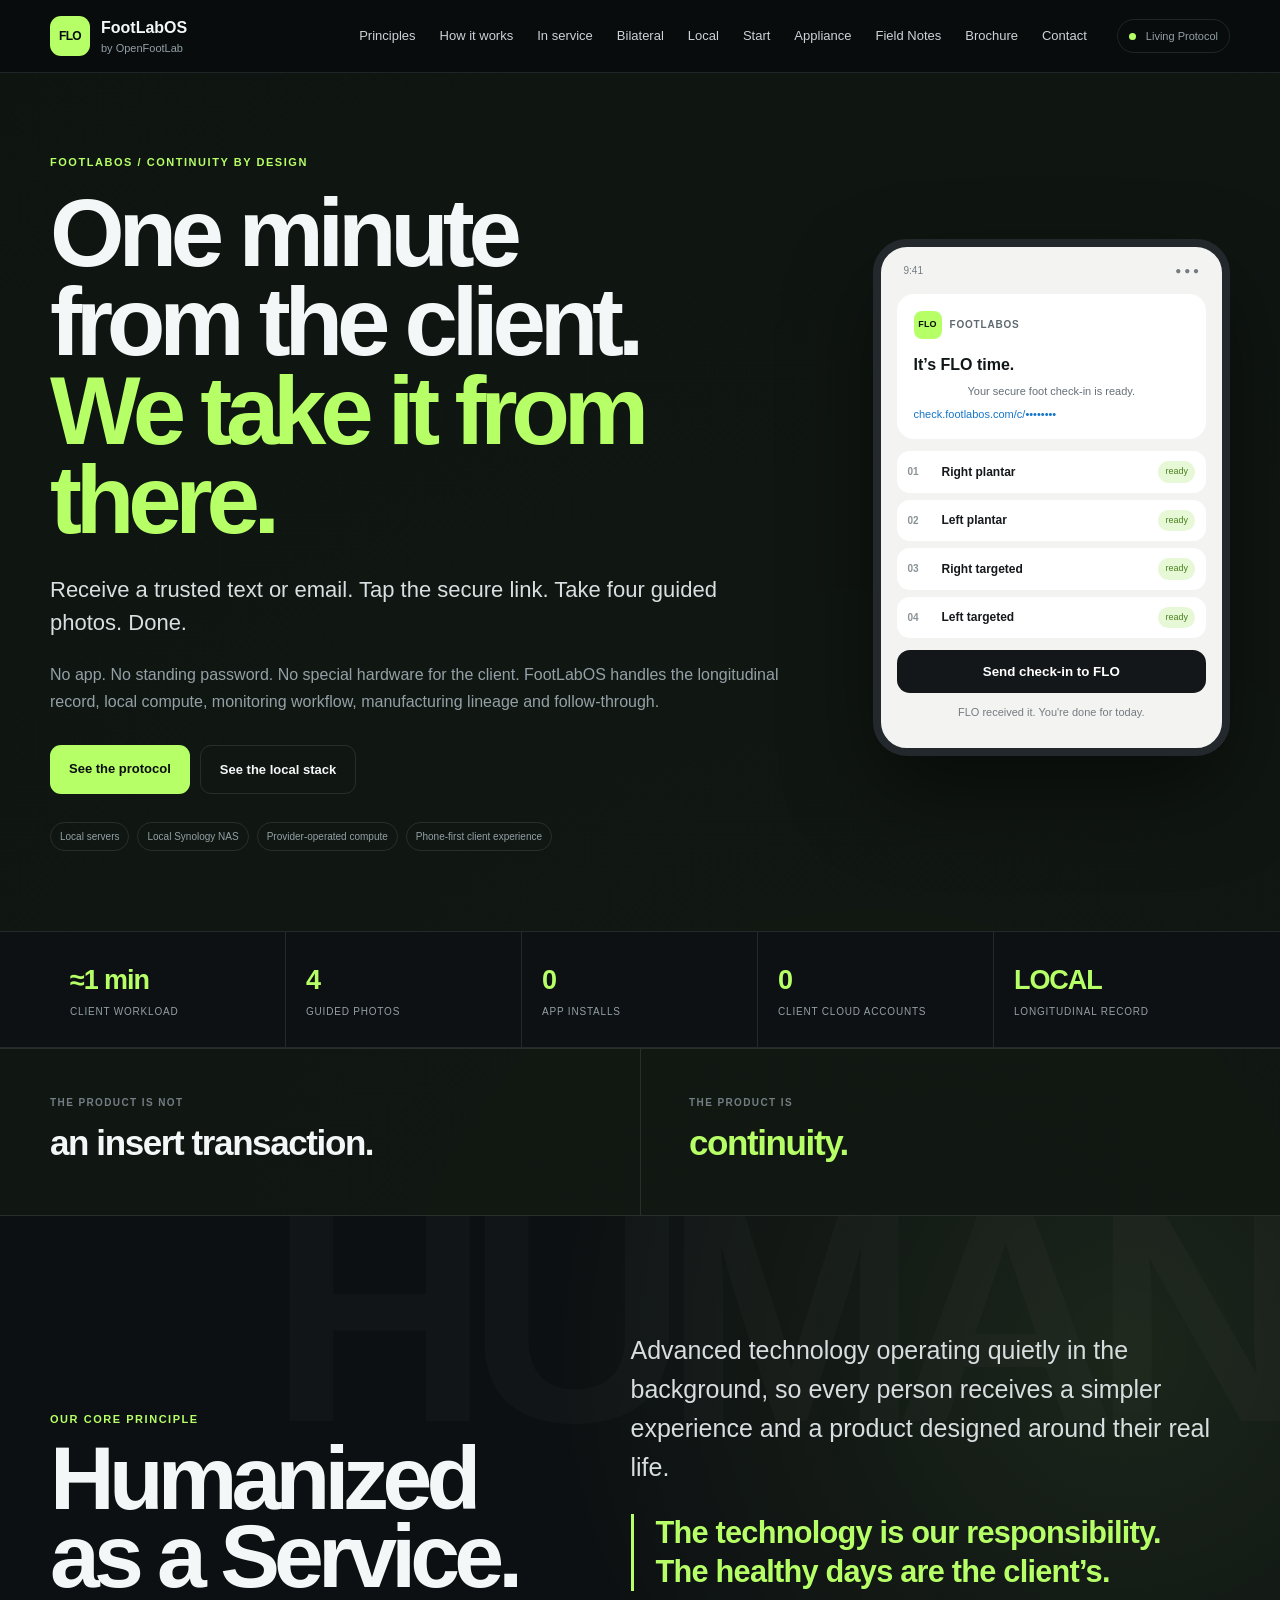
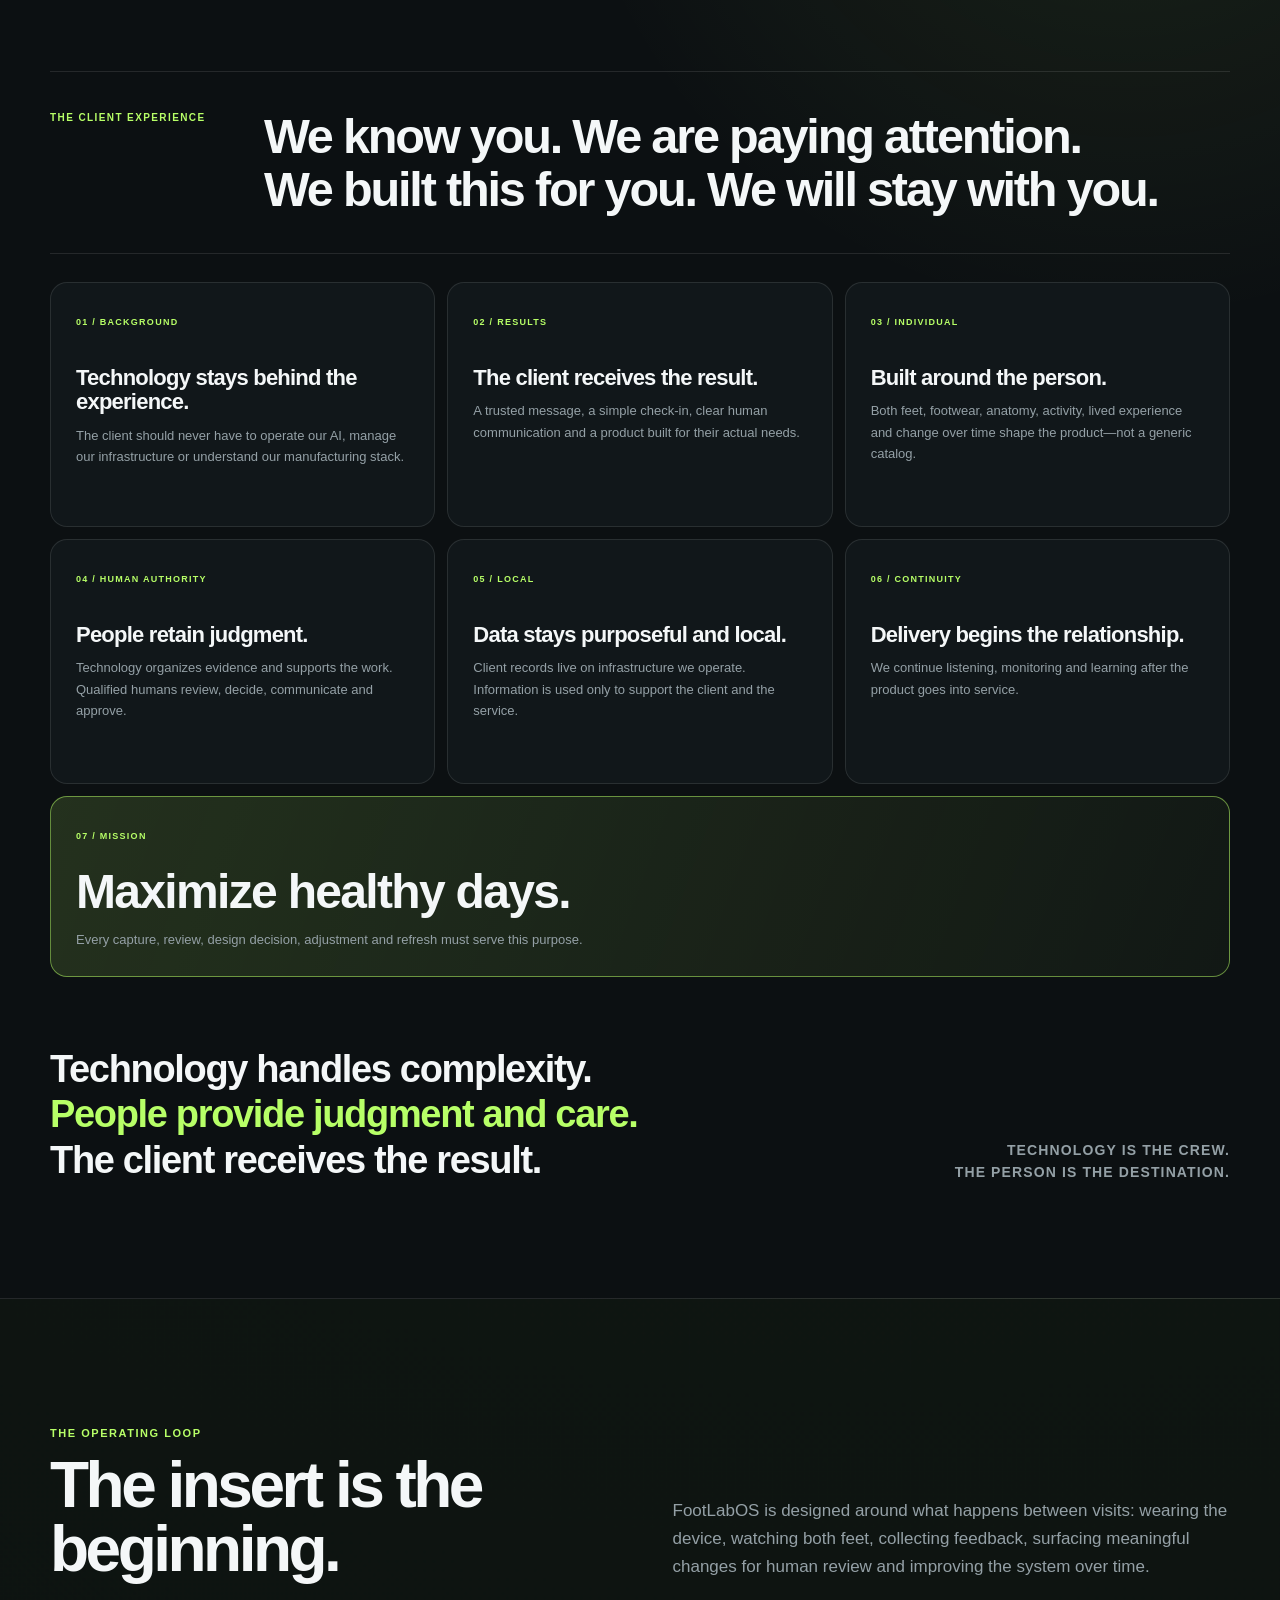
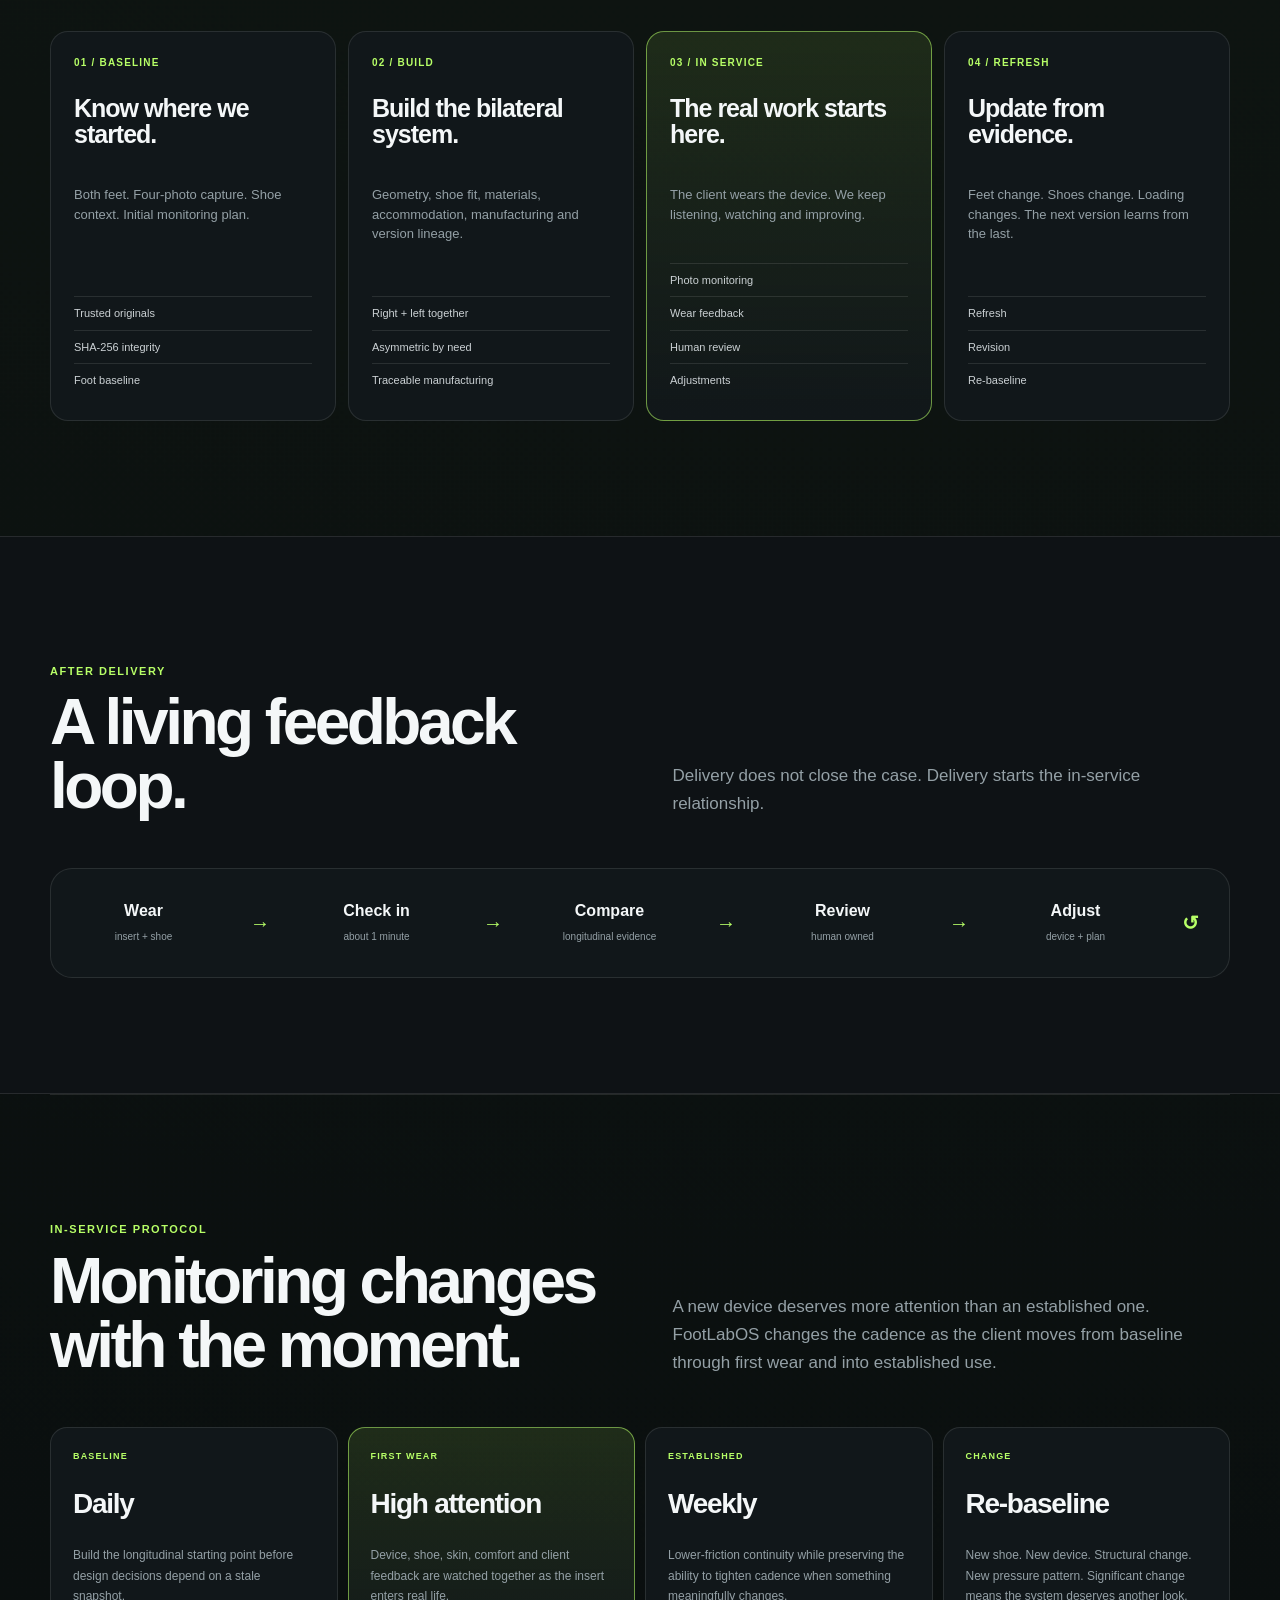
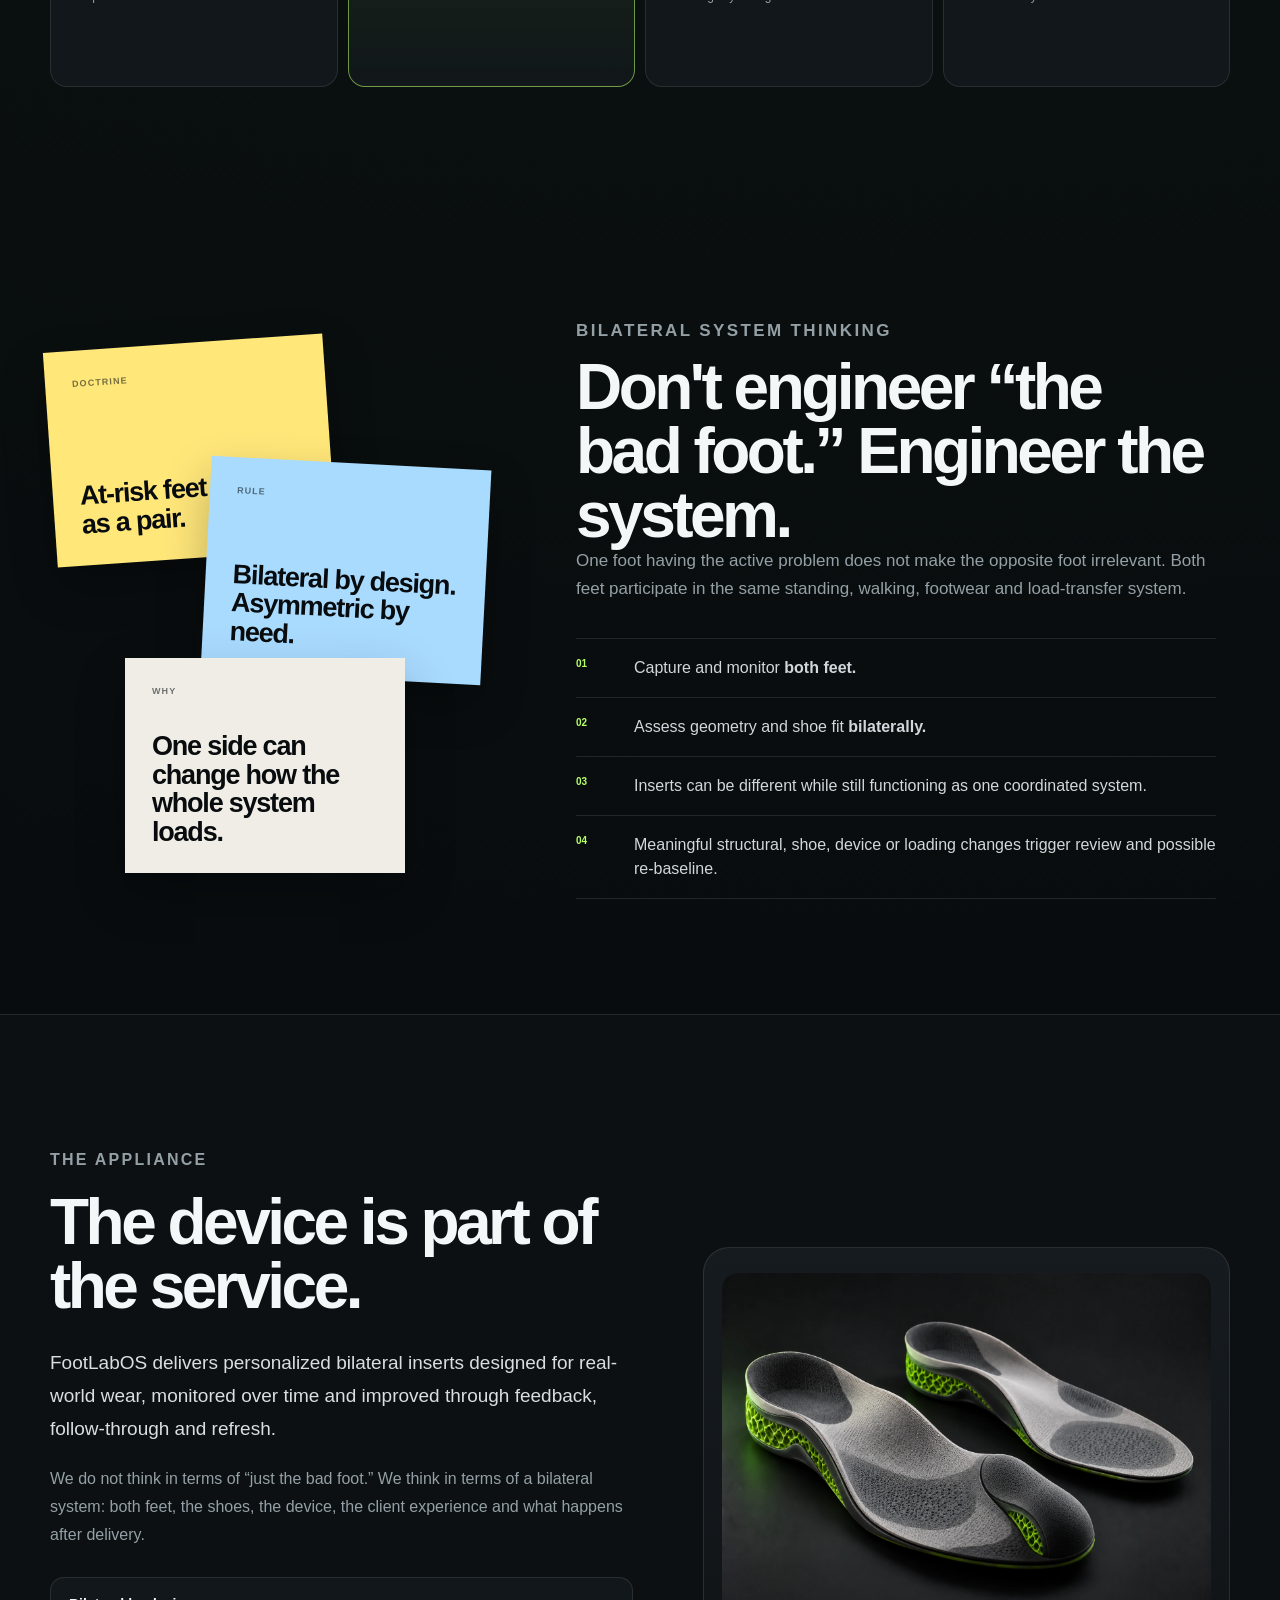
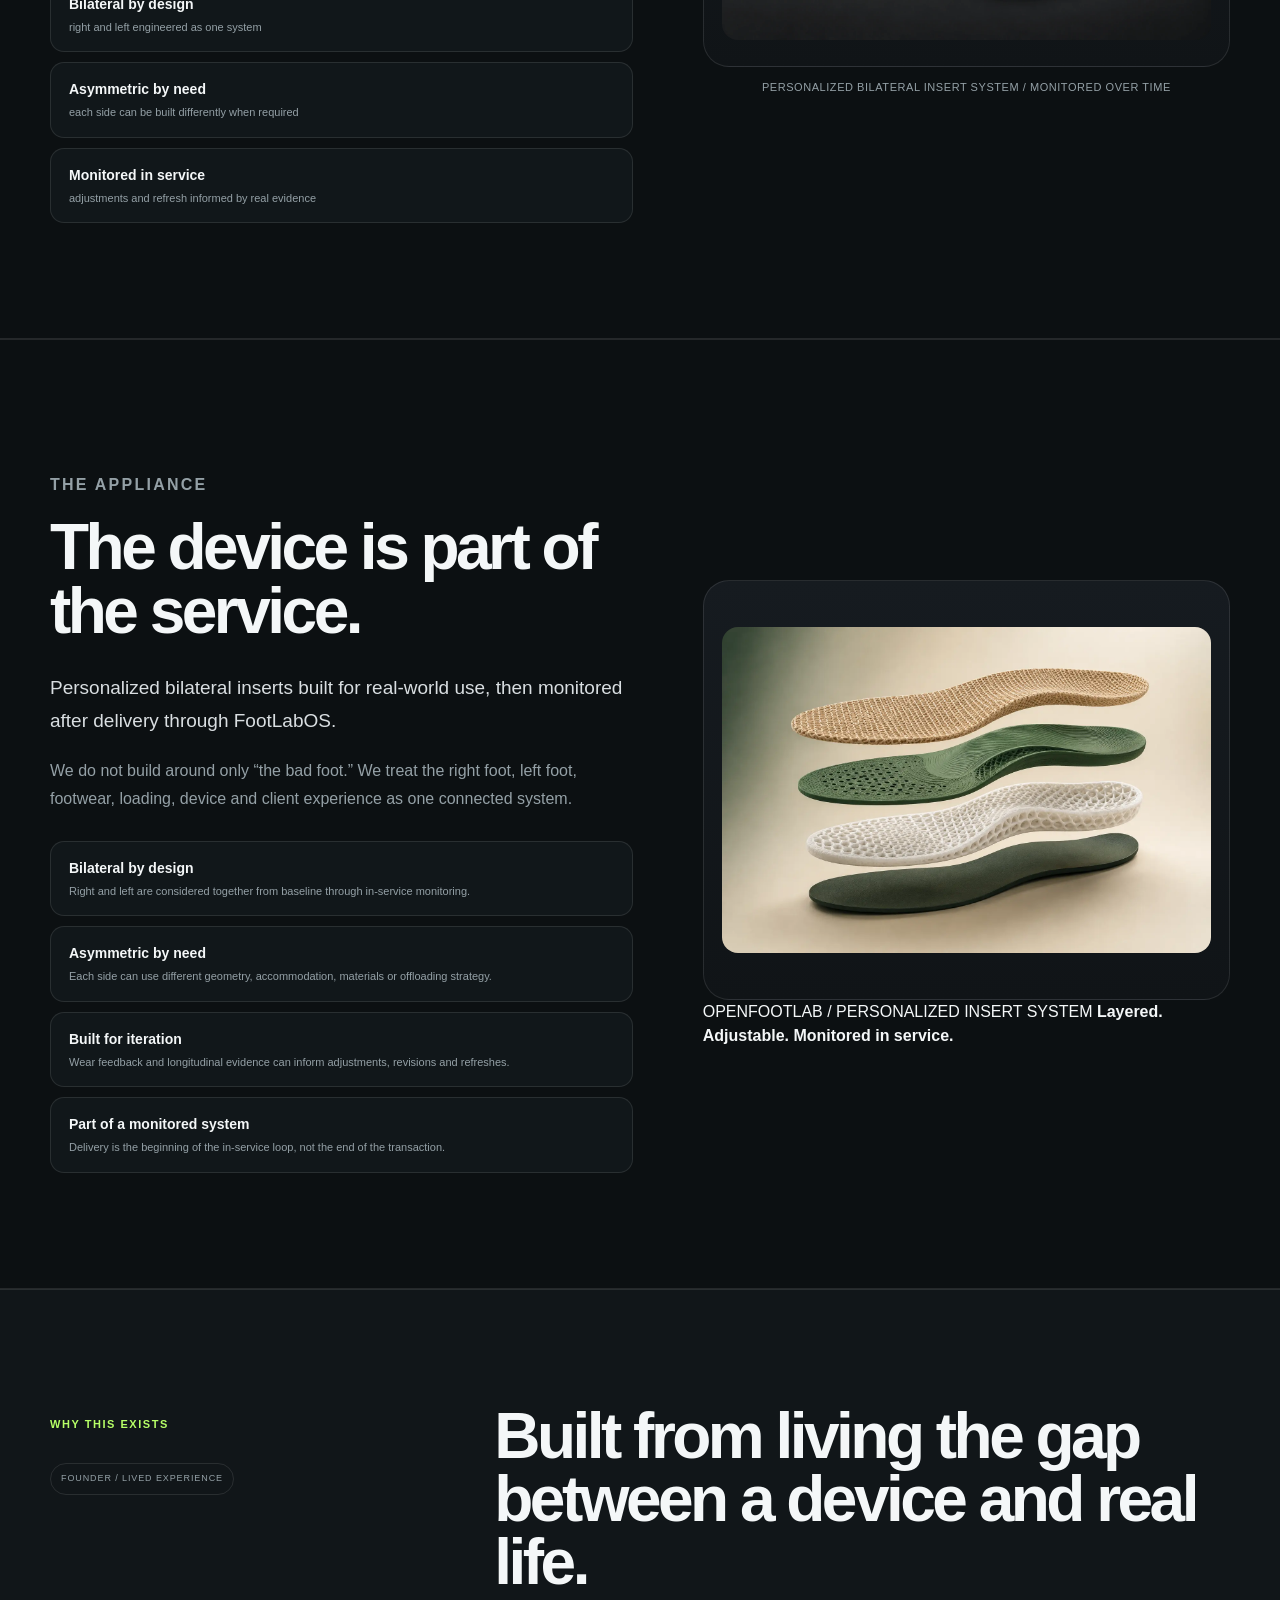
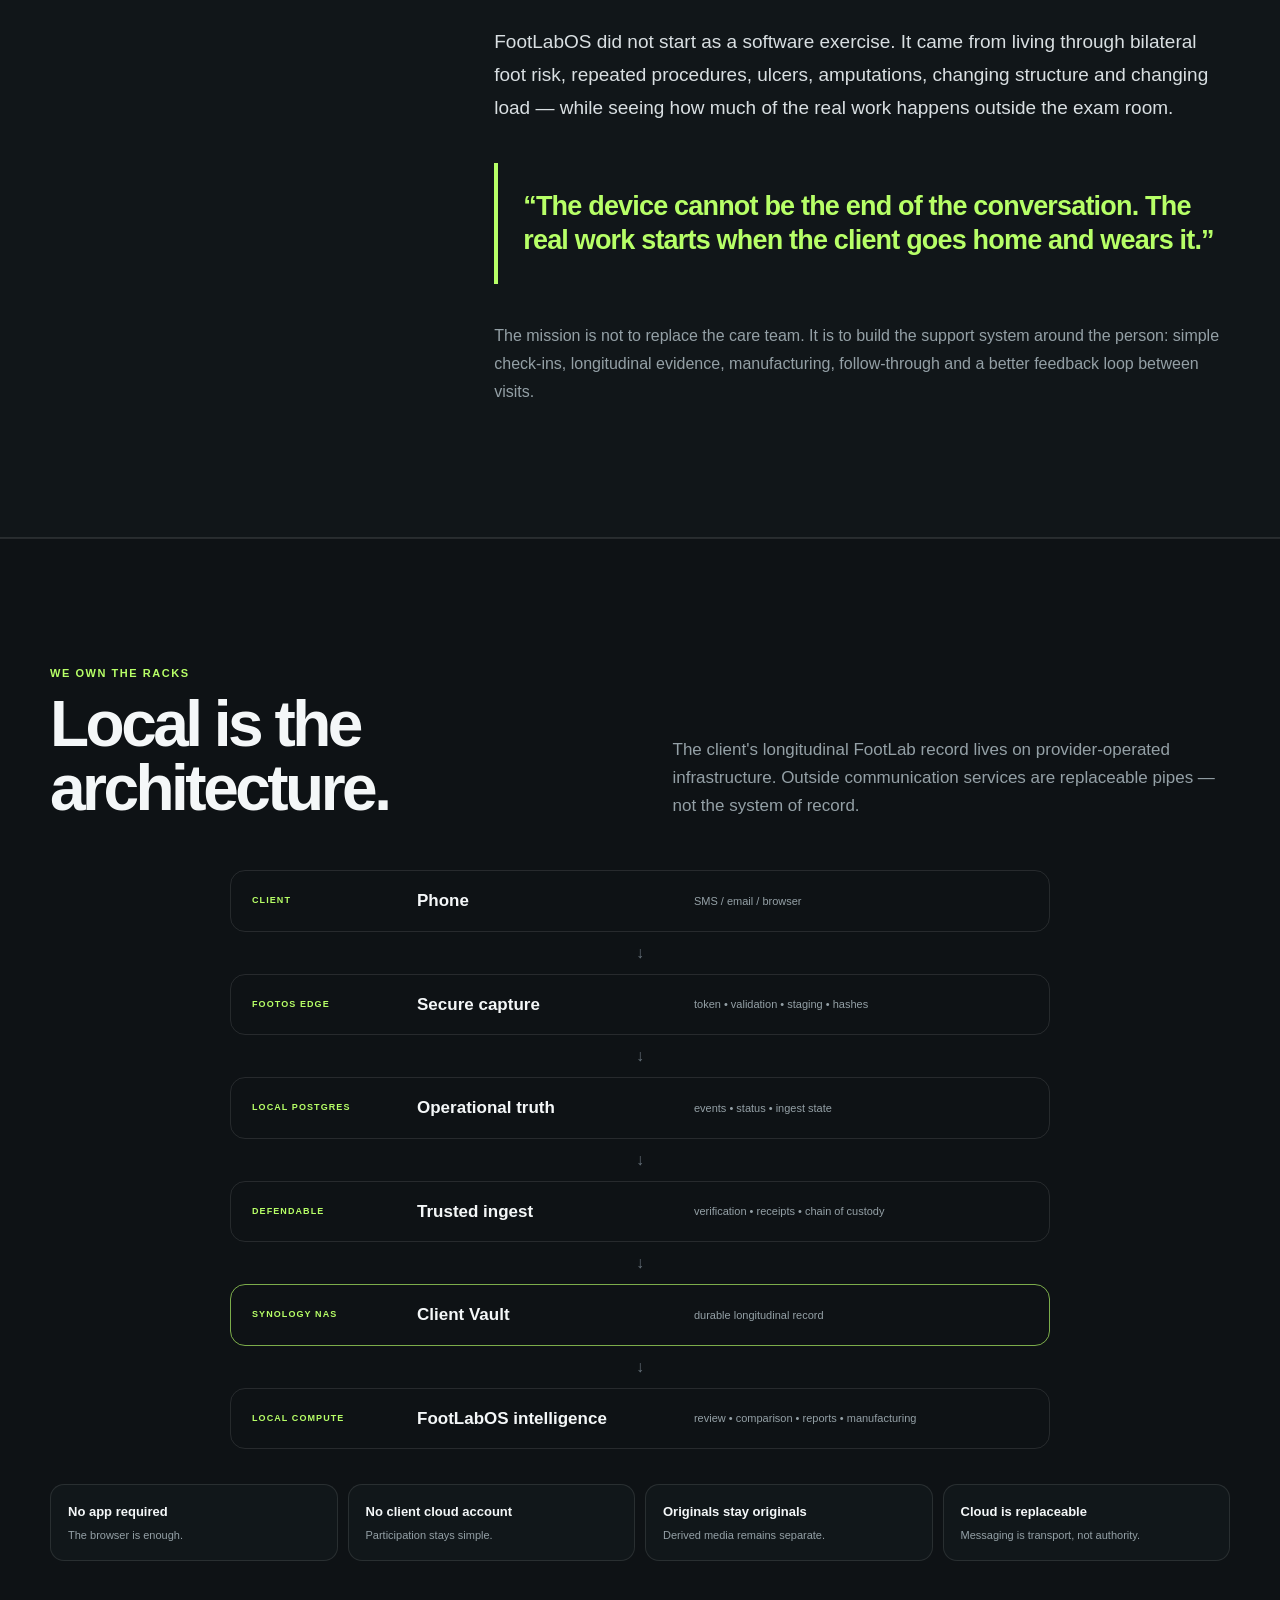
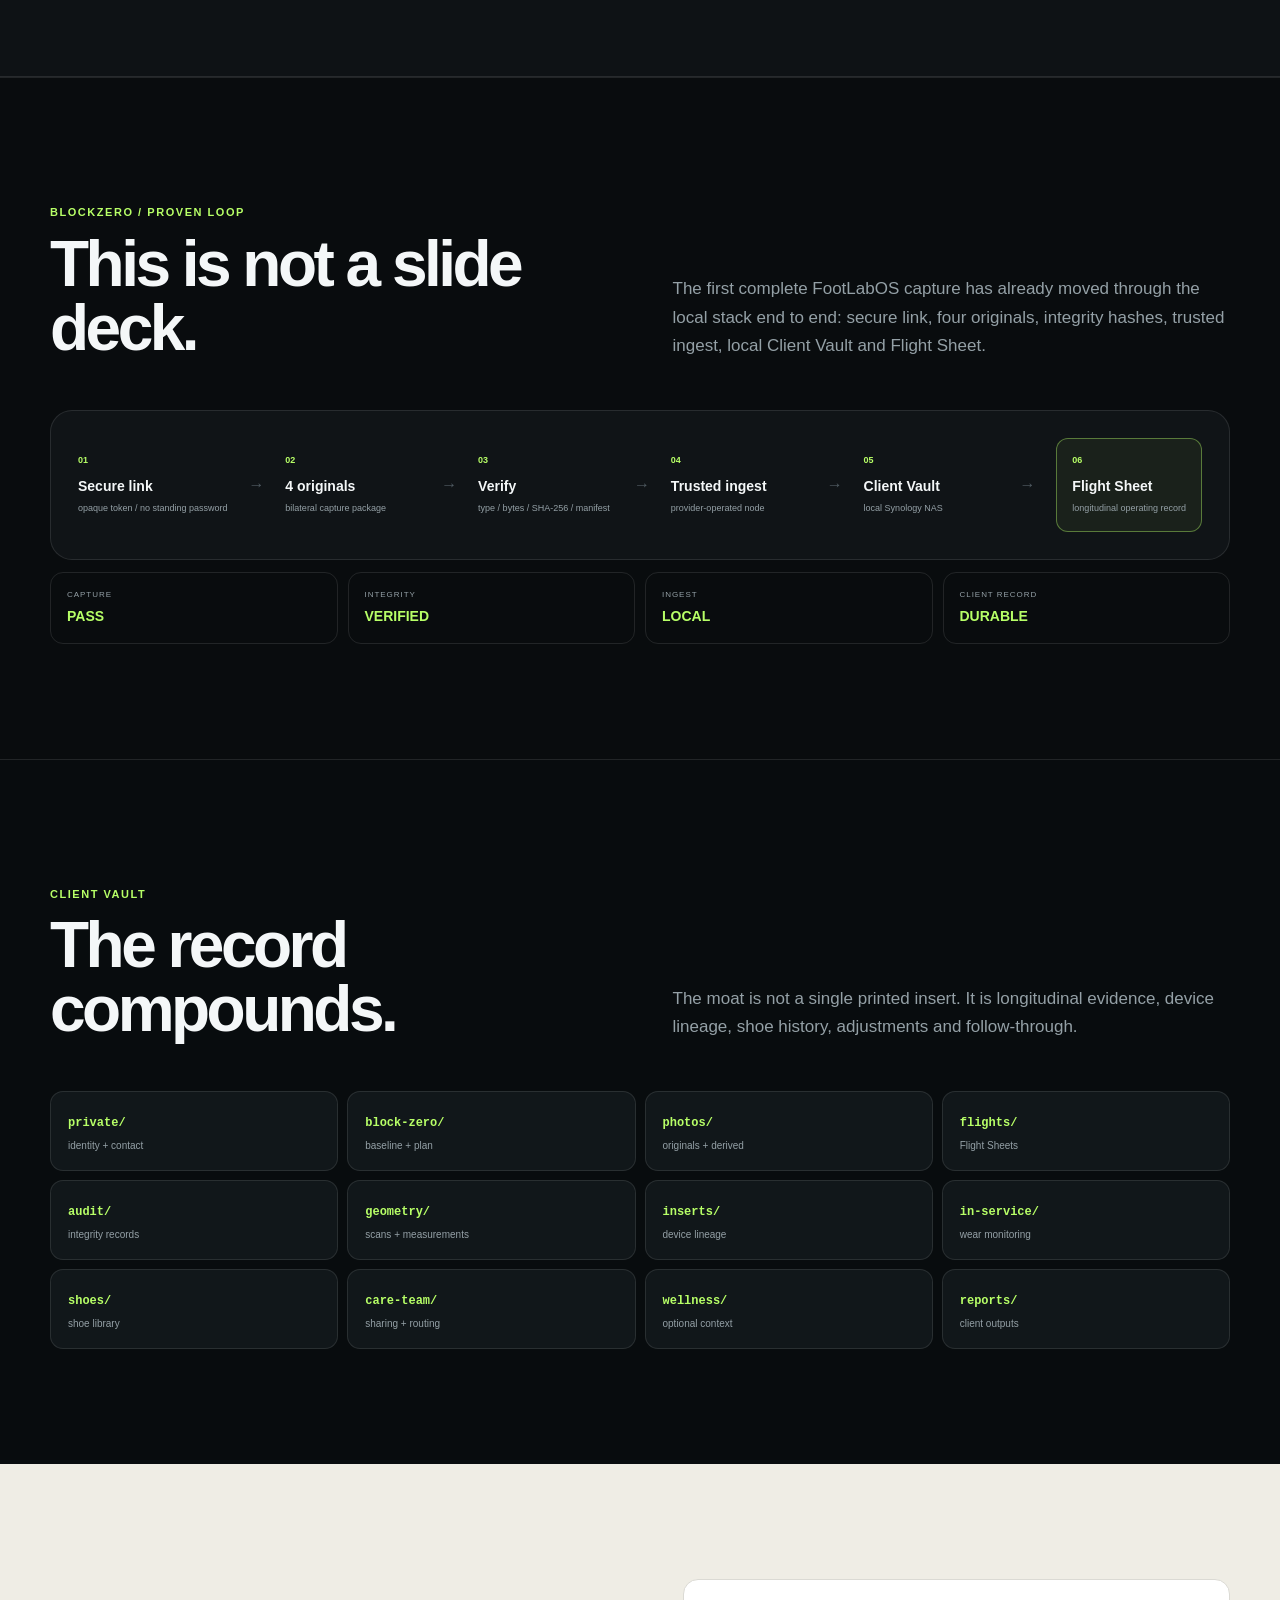
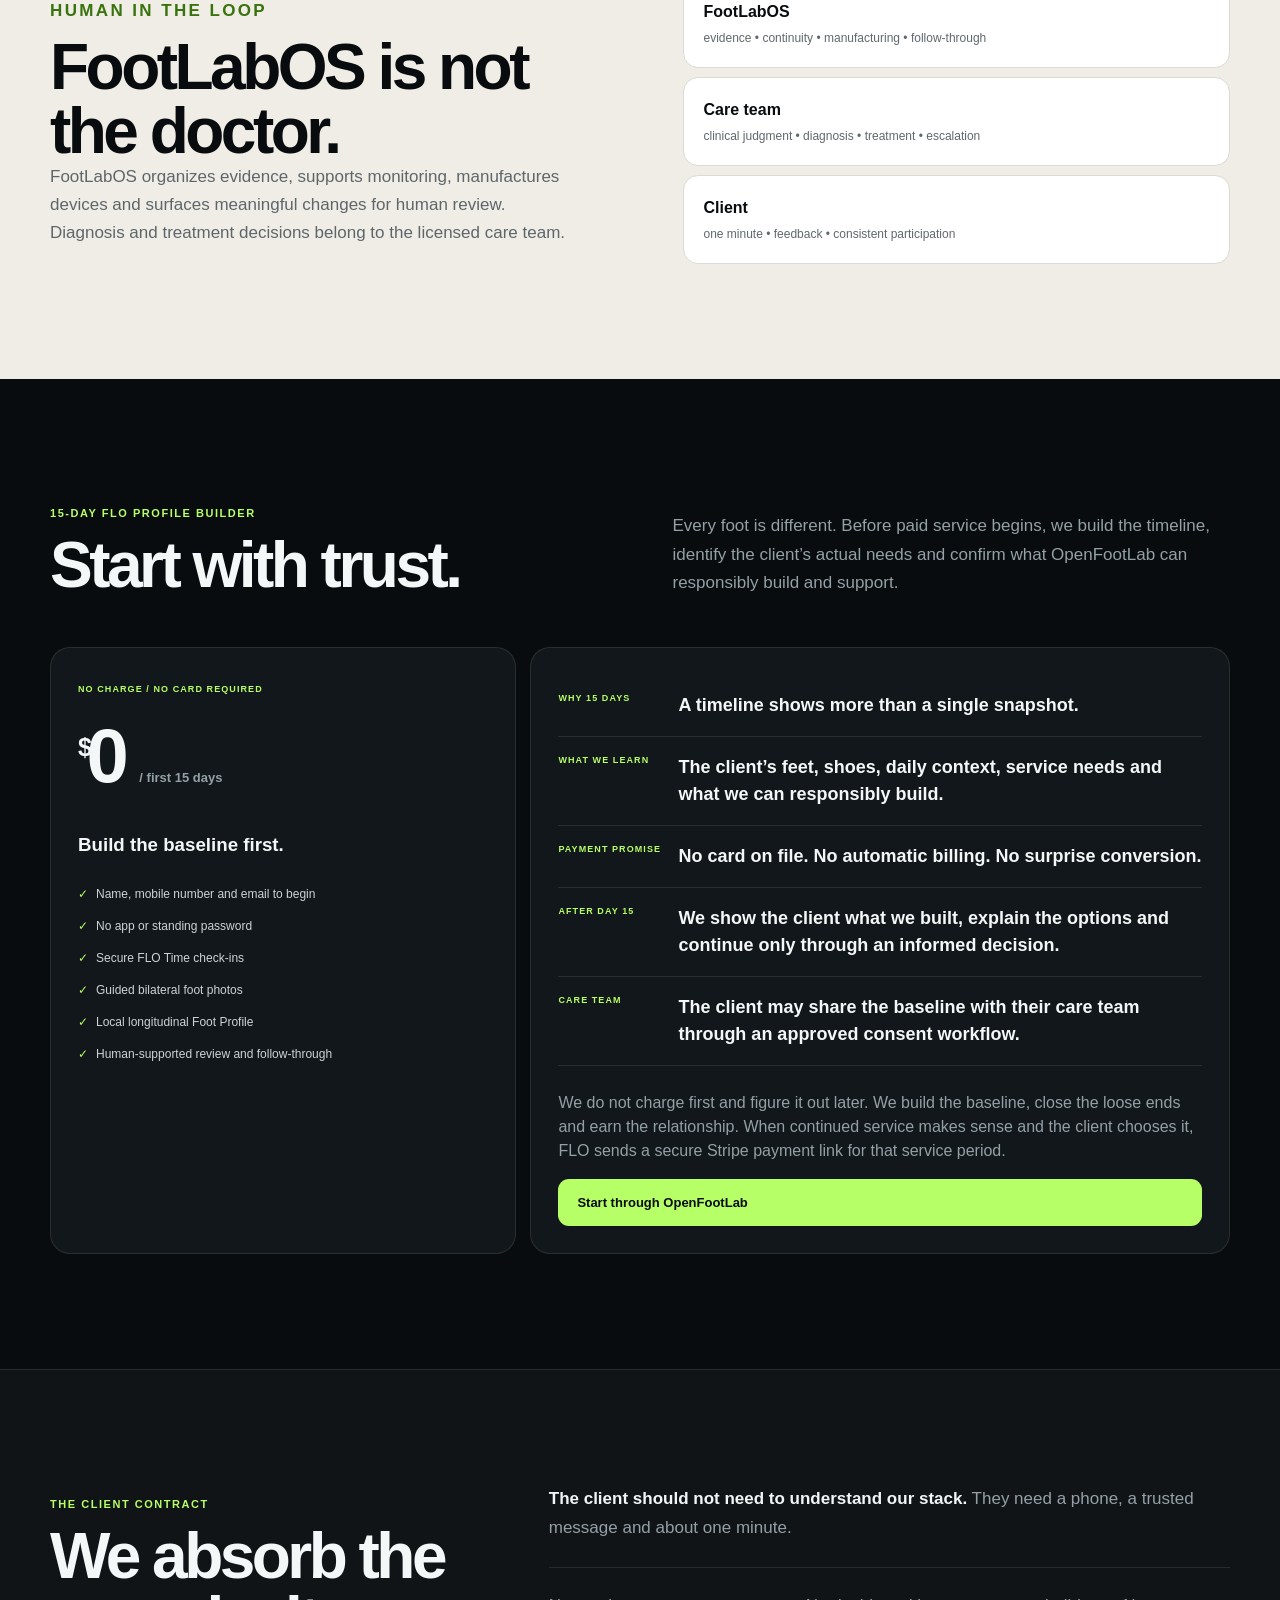
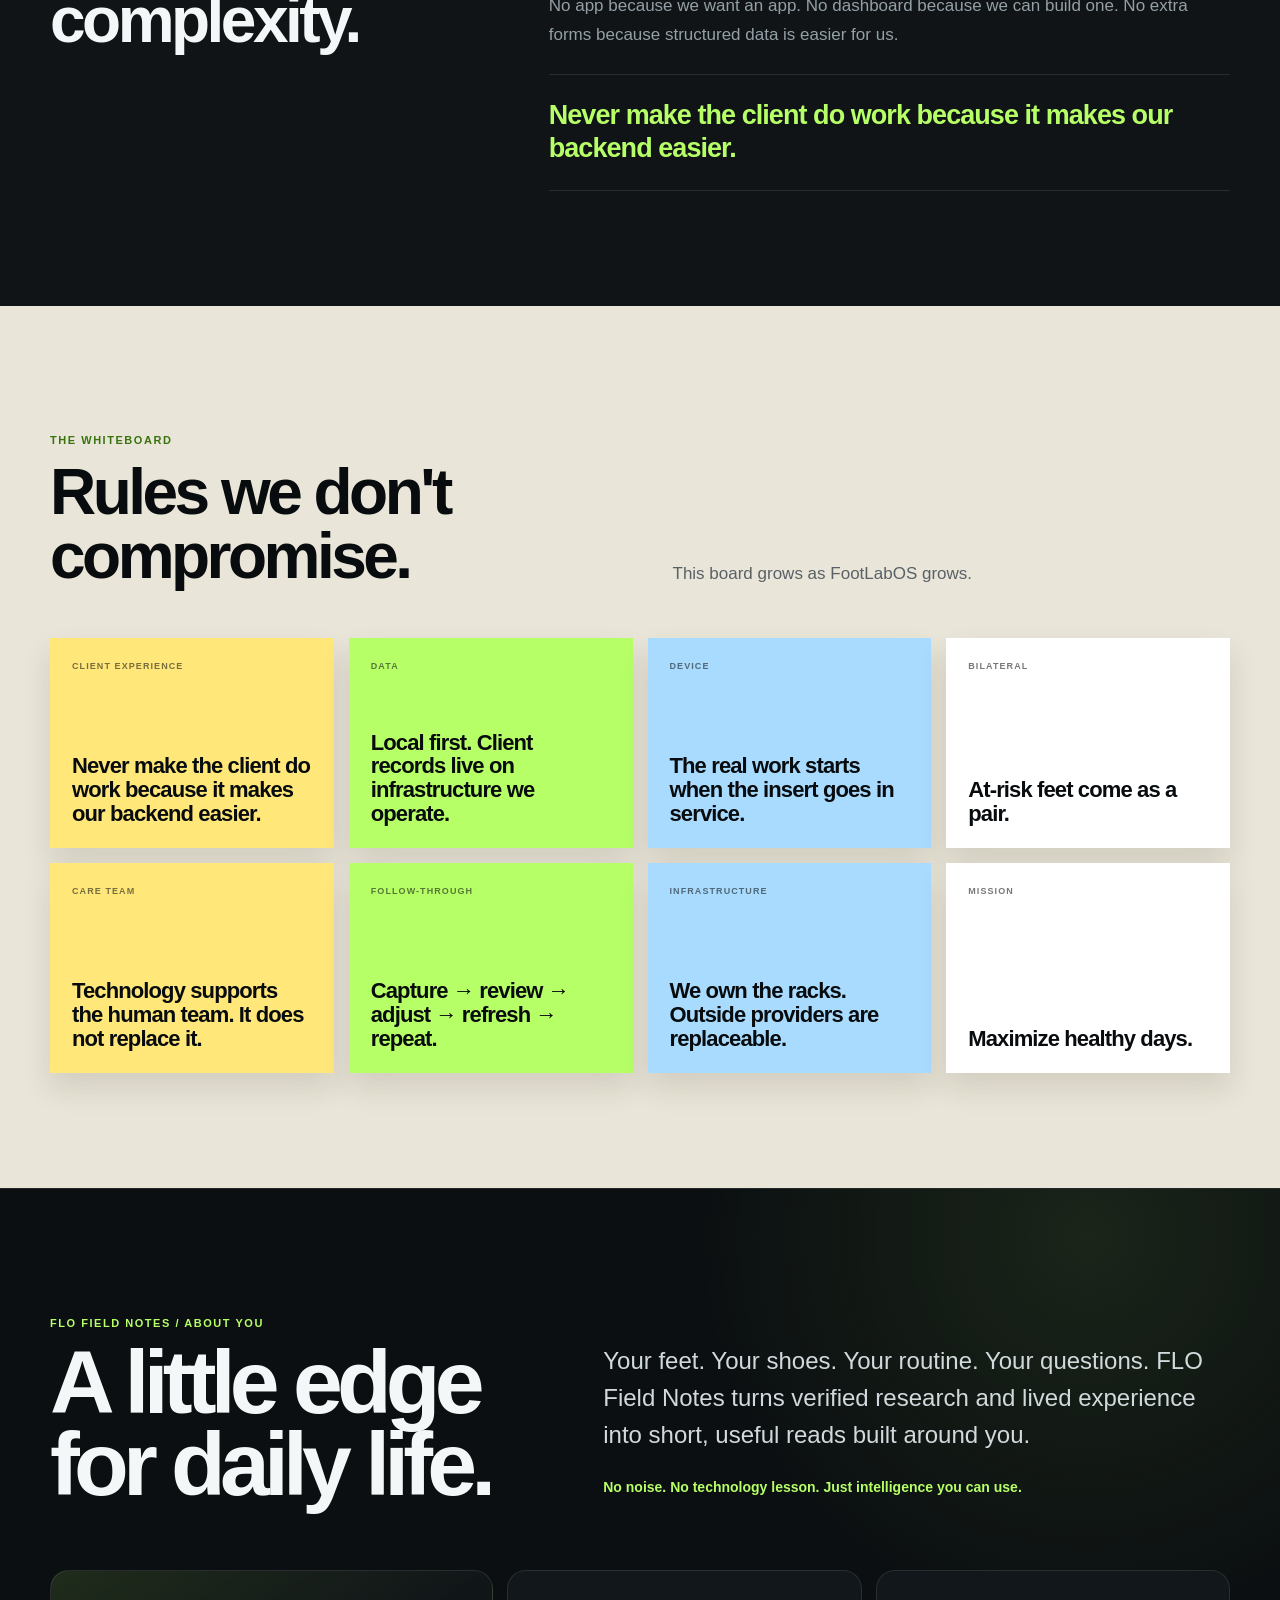
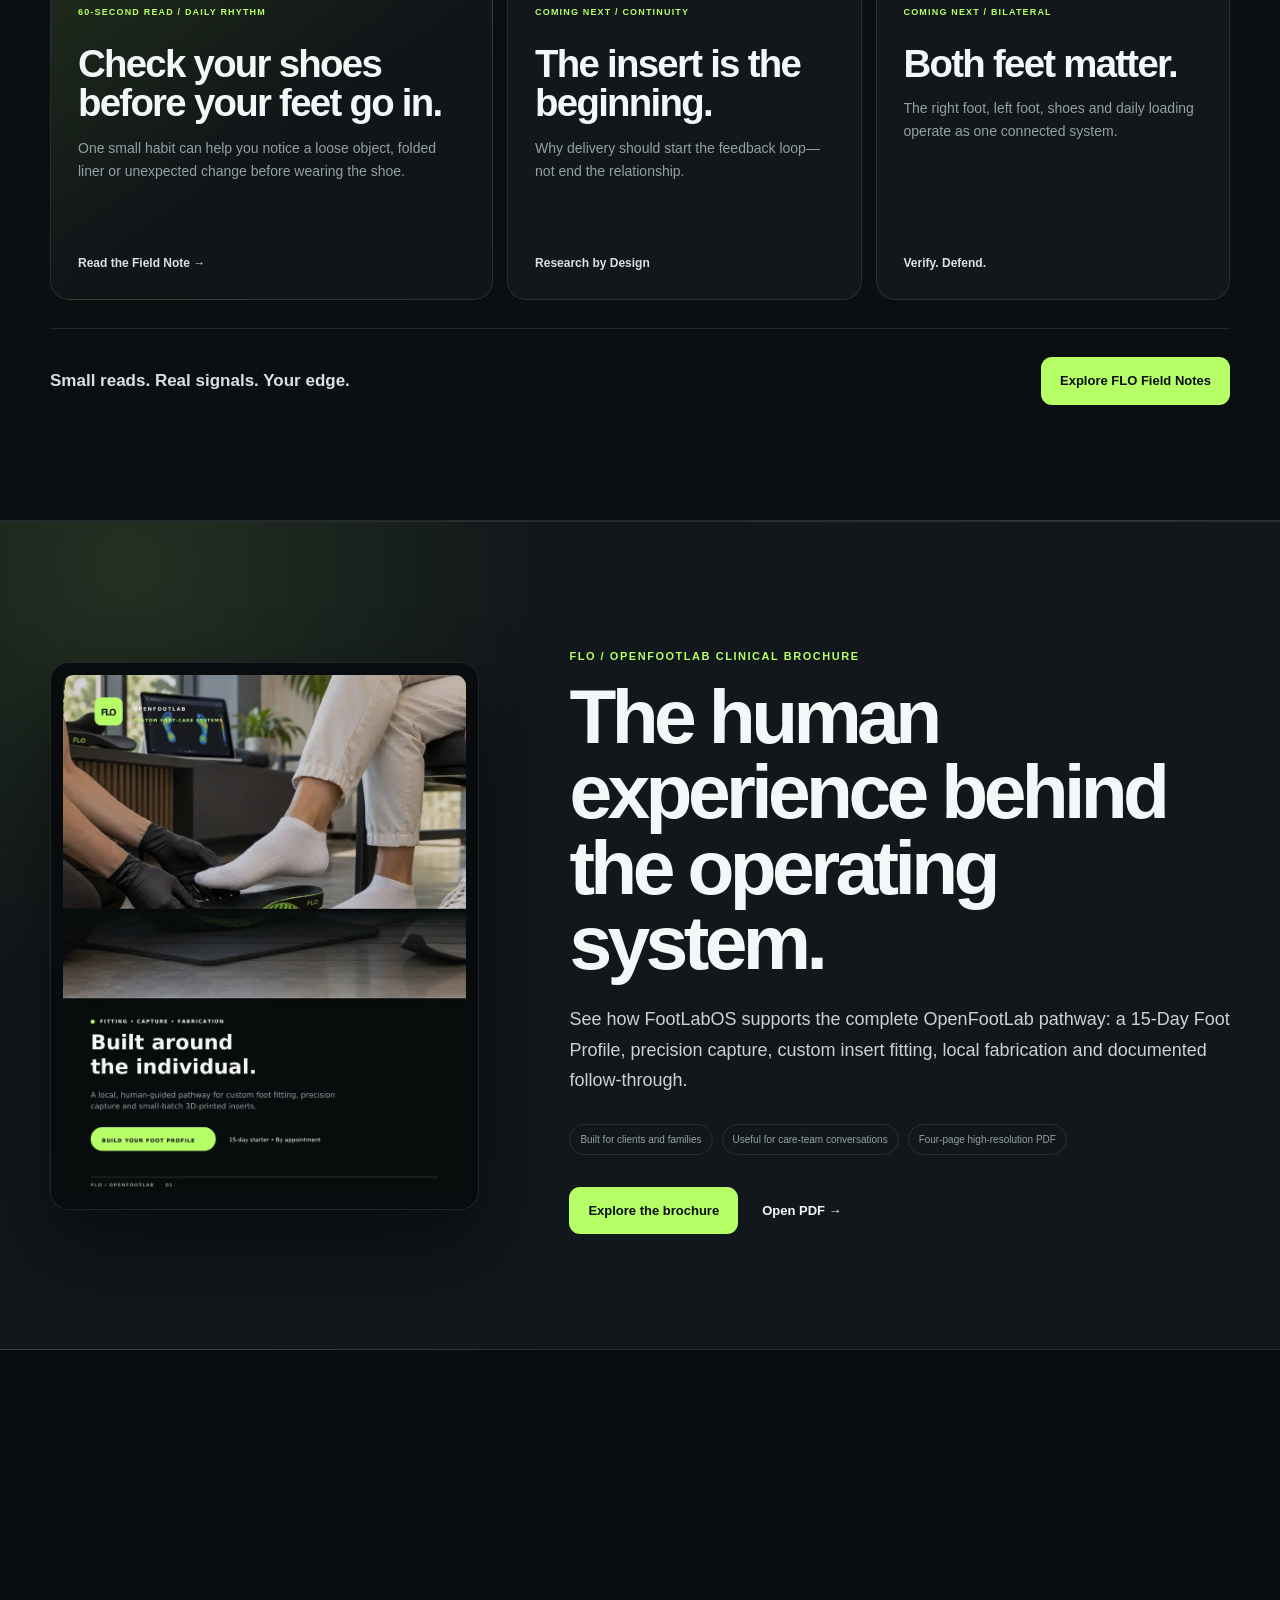
==== commit 721e62b1: "Merge branch 'main' of https://github.com/SudoSuOps/footlabos-site into feat/twilio-sms-consent # Co" ====
--- a/index.html
+++ b/index.html
@@ -73,7 +73,7 @@
   </script>
   <link rel="icon" href="assets/img/footlabos-flo-mark.svg" type="image/svg+xml">
   <link rel="apple-touch-icon" href="assets/img/footlabos-favicon-512.png">
-  <link rel="stylesheet" href="assets/css/styles.css?v=flo-20260919-3">
+  <link rel="stylesheet" href="assets/css/styles.css?v=flo-20260920-4">
 </head>
 
 <body>
@@ -84,7 +84,7 @@
       <span class="logo" aria-hidden="true">FLO</span>
       <span>
         <strong>FootLabOS</strong>
-        <small>Local-first foot management</small>
+        <small>by OpenFootLab</small>
       </span>
     </a>
 
@@ -97,6 +97,7 @@
       <a href="#membership">Start</a>
       <a href="#appliance">Appliance</a>
       <a href="/field-notes/">Field Notes</a>
+      <a href="https://openfootlab.com/brochure/">Brochure</a>
       <a href="#contact">Contact</a>
     </nav>
 
@@ -1232,6 +1233,10 @@
         FLO sends a secure Stripe payment link for that service period.
       </p>
 
+      <a class="button primary" href="https://openfootlab.com/#profile">
+        Start through OpenFootLab
+      </a>
+
     </div>
 
   </div>
@@ -1451,6 +1456,57 @@
 </section>
 
 
+<section class="section brochure-preview">
+
+  <div class="shell brochure-preview-grid">
+
+    <a
+      class="brochure-preview-cover"
+      href="https://openfootlab.com/brochure/"
+      aria-label="View the FLO OpenFootLab clinical brochure"
+    >
+      <img
+        src="assets/img/flo-clinical-brochure-cover.webp"
+        alt="Cover of the FLO OpenFootLab clinical brochure"
+        loading="lazy"
+      >
+    </a>
+
+    <div class="brochure-preview-copy">
+      <p class="eyebrow">FLO / OPENFOOTLAB CLINICAL BROCHURE</p>
+      <h2>The human experience behind the operating system.</h2>
+      <p class="brochure-preview-lead">
+        See how FootLabOS supports the complete OpenFootLab pathway:
+        a 15-Day Foot Profile, precision capture, custom insert fitting,
+        local fabrication and documented follow-through.
+      </p>
+
+      <div class="brochure-preview-points">
+        <span>Built for clients and families</span>
+        <span>Useful for care-team conversations</span>
+        <span>Four-page high-resolution PDF</span>
+      </div>
+
+      <div class="brochure-preview-actions">
+        <a class="button primary" href="https://openfootlab.com/brochure/">
+          Explore the brochure
+        </a>
+        <a
+          class="brochure-file-link"
+          href="https://openfootlab.com/resources/FLO-OpenFootLab-Clinical-Brochure.pdf"
+          target="_blank"
+          rel="noopener"
+        >
+          Open PDF →
+        </a>
+      </div>
+    </div>
+
+  </div>
+
+</section>
+
+
 <section class="section contact-section" id="contact">
 
   <div class="shell contact-grid">
@@ -1476,7 +1532,8 @@
 
       <div class="contact-direct">
         <a href="mailto:flo@footlabos.com">flo@footlabos.com</a>
-        <a href="tel:+15615327120">561.532.7120</a>
+        <a href="tel:+156****7120">561.532.7120</a>
+        <span>Jupiter, FL · By appointment</span>
       </div>
 
     </div>
@@ -1641,8 +1698,10 @@
 <footer>
   <div class="shell footer-grid">
     <span>FootLabOS / <a href="https://openfootlab.com">OpenFootLab</a></span>
+    <span><a href="https://openfootlab.com/brochure/">Clinical brochure</a></span>
     <span><a href="mailto:flo@footlabos.com">flo@footlabos.com</a></span>
-    <span><a href="tel:+15615327120">561.532.7120</a></span>
+    <span><a href="tel:+156****7120">561.532.7120</a></span>
+    <span>Jupiter, FL · By appointment</span>
     <span><a href="/privacy/">Privacy</a></span>
     <span><a href="/terms/">Terms &amp; SMS Terms</a></span>
     <span>Local-first by design</span>
--- a/assets/css/styles.css
+++ b/assets/css/styles.css
@@ -1,15 +1,15 @@
 :root{
-  --bg:#0a0d0f;
-  --panel:#111519;
+  --bg:#080c0e;
+  --panel:#11171a;
   --panel2:#161b20;
   --line:rgba(255,255,255,.10);
-  --text:#f5f7f8;
-  --muted:#9da7ae;
+  --text:#f4f7f8;
+  --muted:#94a0a6;
   --green:#b7ff67;
   --blue:#a9dbff;
   --yellow:#ffe77a;
   --paper:#efede5;
-  --ink:#151719;
+  --ink:#080c0e;
   --max:1180px;
 }
 
@@ -36,7 +36,7 @@
   position:sticky;
   top:0;
   z-index:20;
-  background:rgba(10,13,15,.90);
+  background:rgba(8,12,14,.90);
   backdrop-filter:blur(18px);
   border-bottom:1px solid var(--line);
 }
@@ -62,7 +62,7 @@
   place-items:center;
   flex:0 0 40px;
   background:var(--green);
-  color:#091006;
+  color:#080c0e;
   border-radius:11px;
   font-family:Arial,Helvetica,sans-serif;
   font-size:12px;
@@ -1942,6 +1942,103 @@
 
 /* FLO FIELD NOTES */
 
+/* FLO CLINICAL BROCHURE */
+
+.brochure-preview{
+  overflow:hidden;
+  background:
+    radial-gradient(circle at 10% 5%,rgba(183,255,103,.11),transparent 30%),
+    var(--panel);
+  border-top:1px solid var(--line);
+  border-bottom:1px solid var(--line);
+}
+
+.brochure-preview-grid{
+  display:grid;
+  grid-template-columns:minmax(260px,.65fr) 1fr;
+  gap:90px;
+  align-items:center;
+}
+
+.brochure-preview-cover{
+  display:block;
+  max-width:430px;
+  padding:12px;
+  border:1px solid var(--line);
+  border-radius:19px;
+  background:#080c0e;
+  box-shadow:0 35px 80px rgba(0,0,0,.45);
+  transition:transform .2s ease,border-color .2s ease;
+}
+
+.brochure-preview-cover:hover{
+  transform:translateY(-5px);
+  border-color:var(--green);
+}
+
+.brochure-preview-cover img{
+  display:block;
+  width:100%;
+  border-radius:11px;
+}
+
+.brochure-preview-copy h2{
+  max-width:760px;
+  margin:15px 0 24px;
+  color:var(--text);
+  font-size:clamp(45px,6vw,79px);
+  line-height:.98;
+  letter-spacing:-.06em;
+}
+
+.brochure-preview-lead{
+  max-width:690px;
+  margin:0;
+  color:#cbd3d7;
+  font-size:18px;
+  line-height:1.7;
+}
+
+.brochure-preview-points{
+  display:flex;
+  flex-wrap:wrap;
+  gap:9px;
+  margin-top:28px;
+}
+
+.brochure-preview-points span{
+  padding:7px 10px;
+  border:1px solid var(--line);
+  border-radius:999px;
+  color:var(--muted);
+  font-size:10px;
+}
+
+.brochure-preview-actions{
+  display:flex;
+  align-items:center;
+  flex-wrap:wrap;
+  gap:24px;
+  margin-top:32px;
+}
+
+.brochure-file-link{
+  color:var(--text);
+  font-size:13px;
+  font-weight:800;
+}
+
+.brochure-file-link:hover{color:var(--green)}
+
+@media(max-width:900px){
+  .brochure-preview-grid{grid-template-columns:1fr;gap:55px}
+  .brochure-preview-cover{max-width:360px}
+}
+
+@media(max-width:620px){
+  .brochure-preview-actions{align-items:flex-start;flex-direction:column}
+}
+
 .field-notes-preview{
   position:relative;
   overflow:hidden;
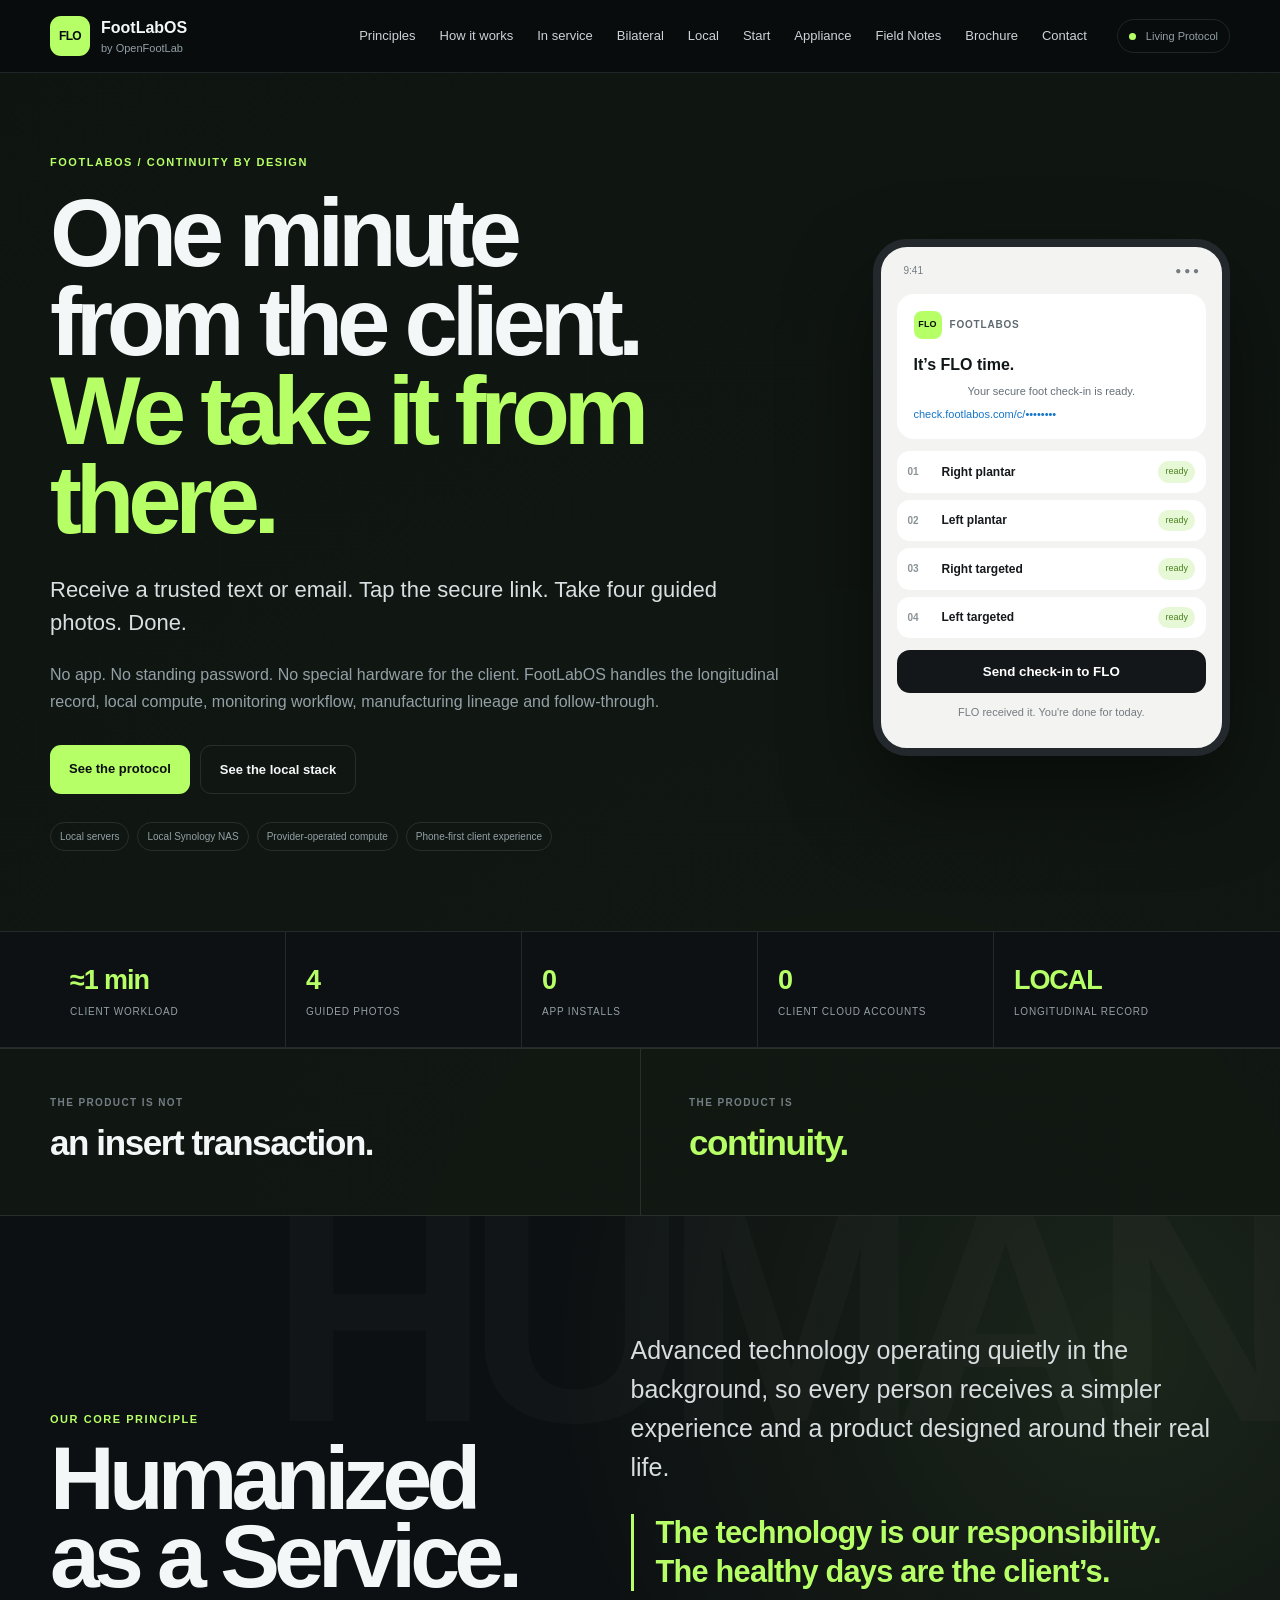
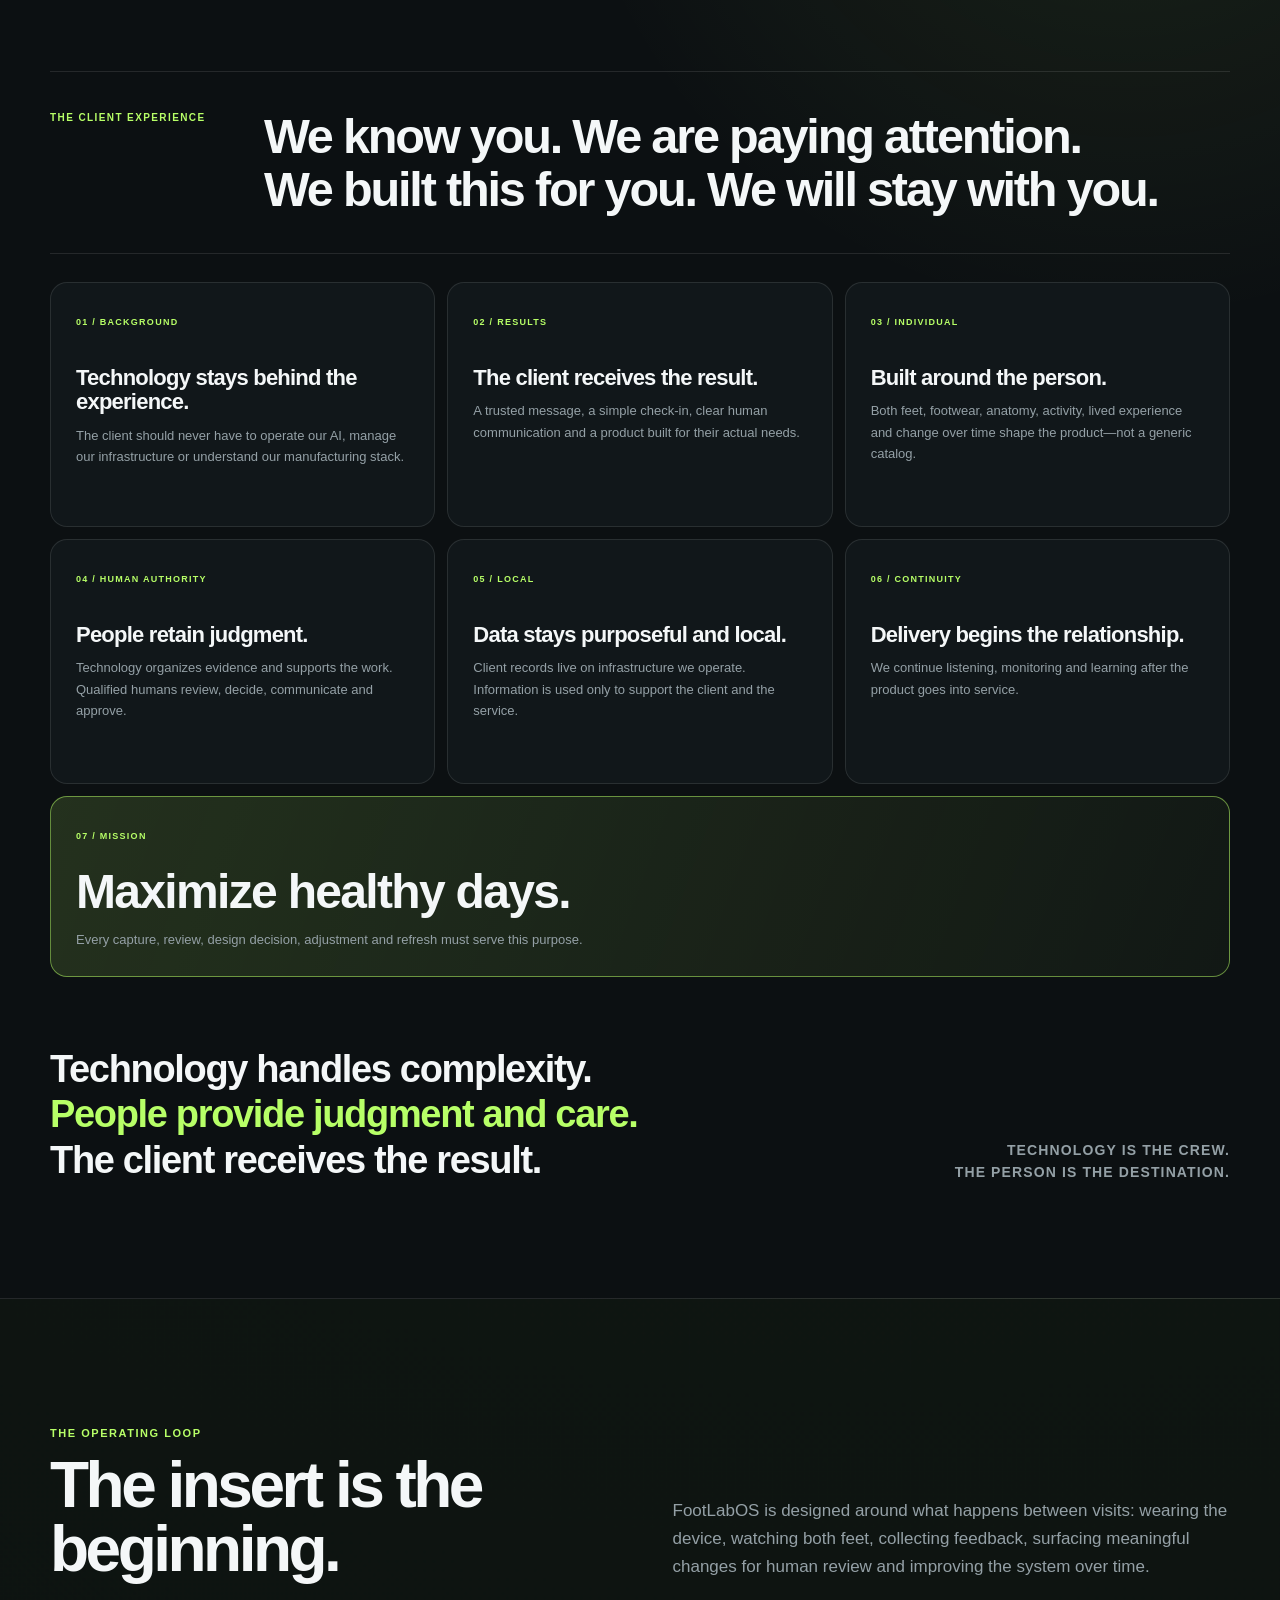
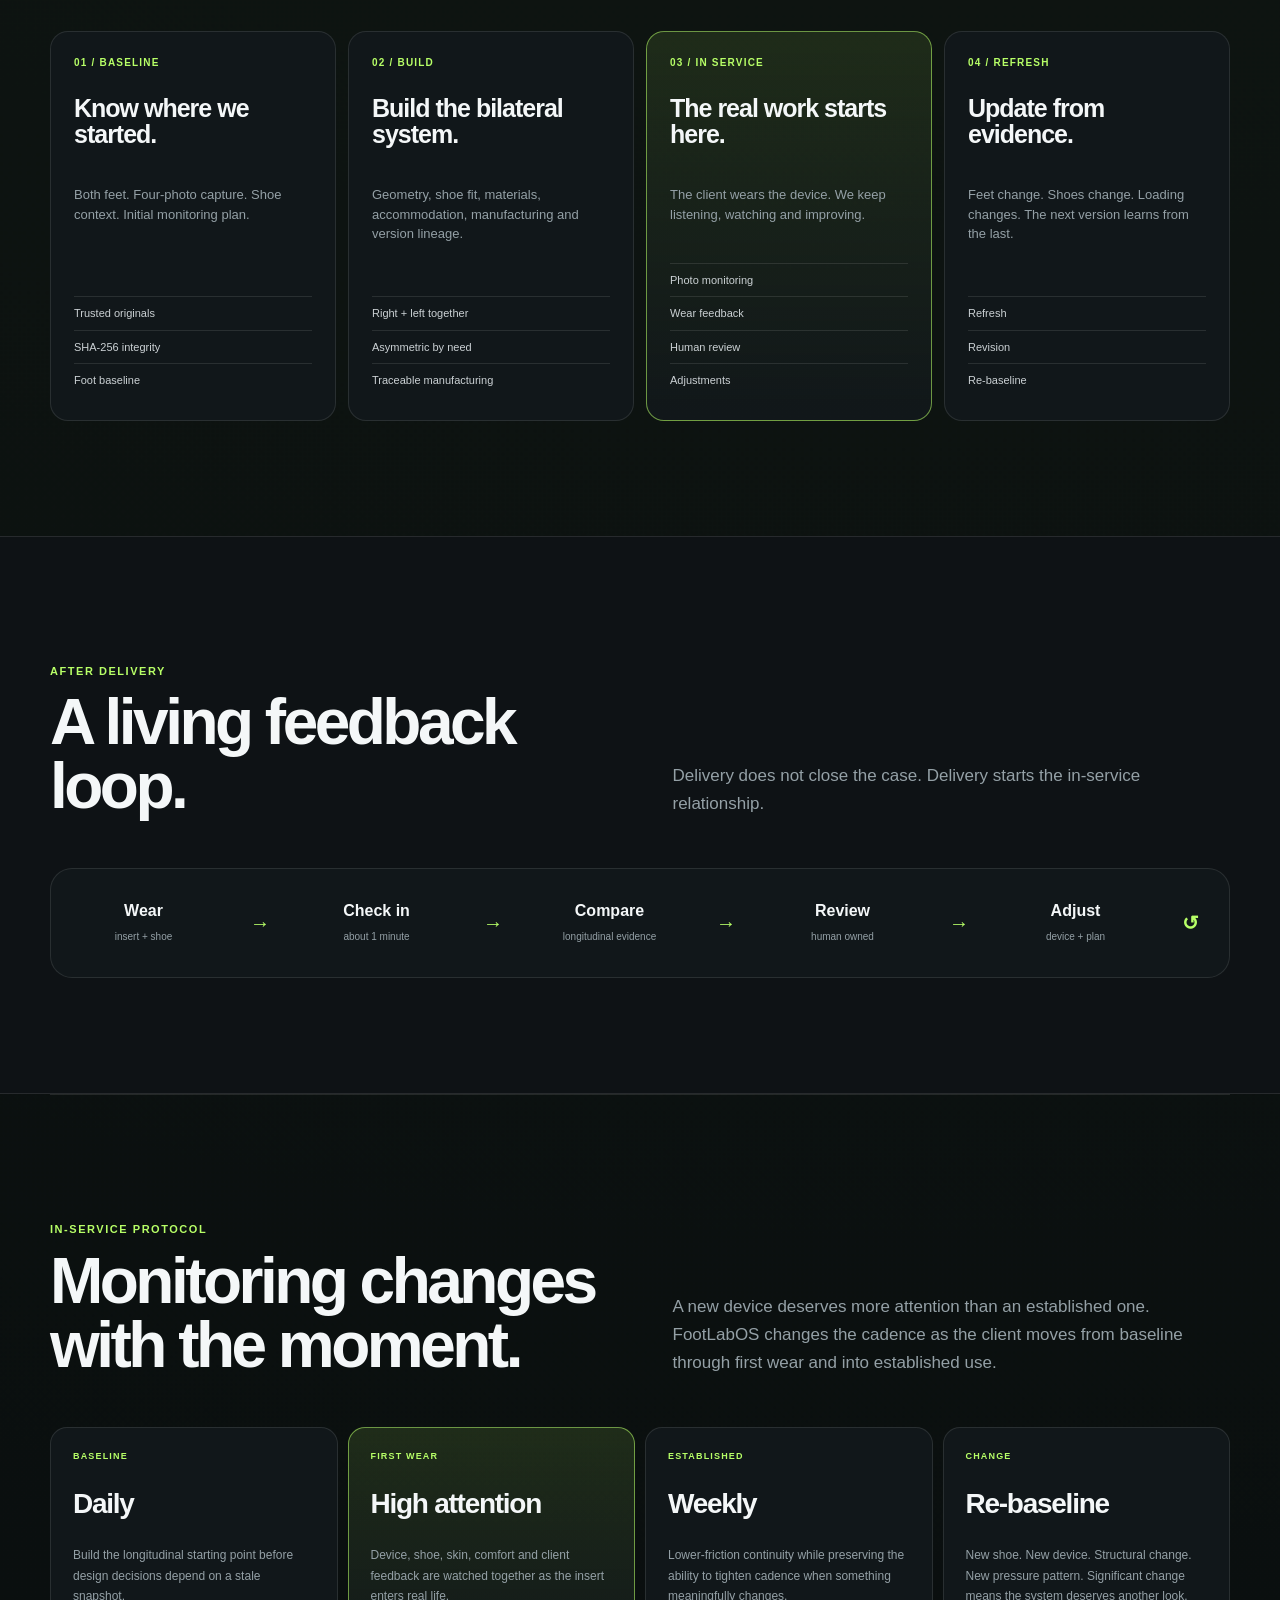
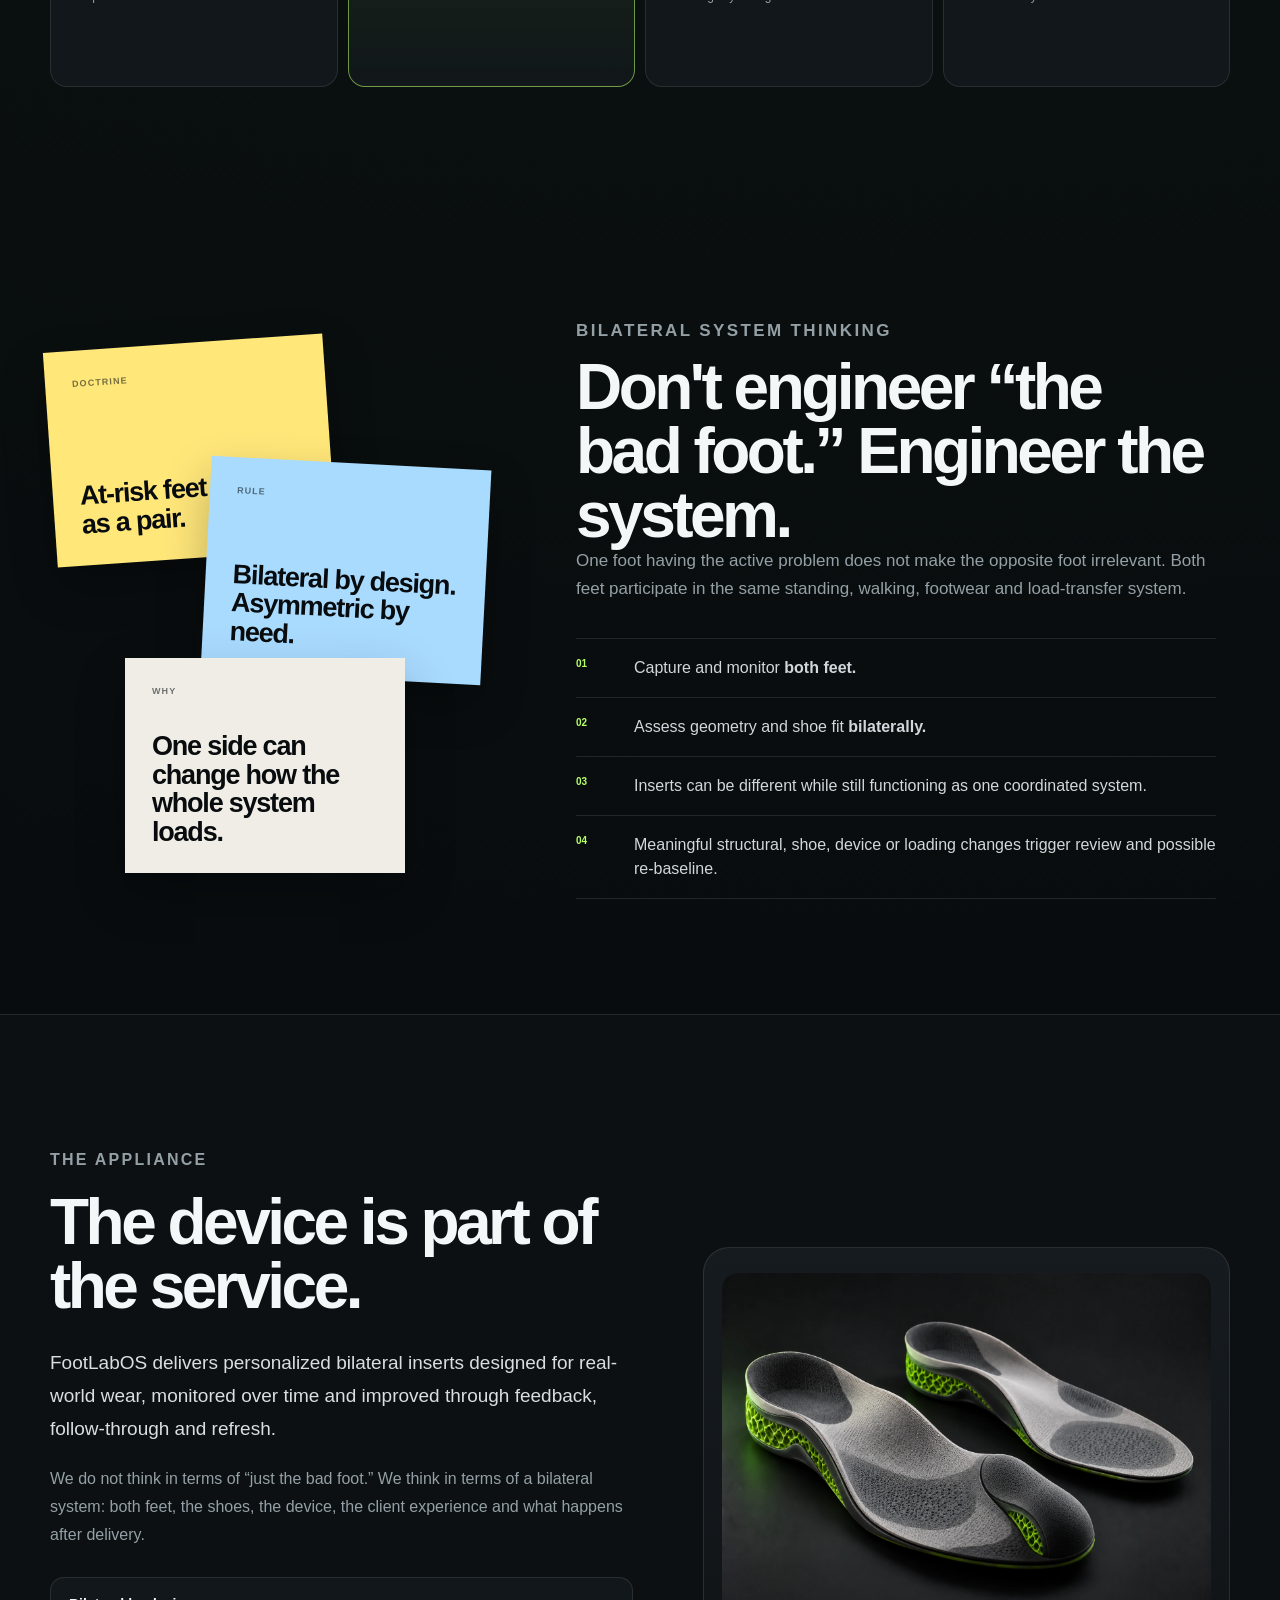
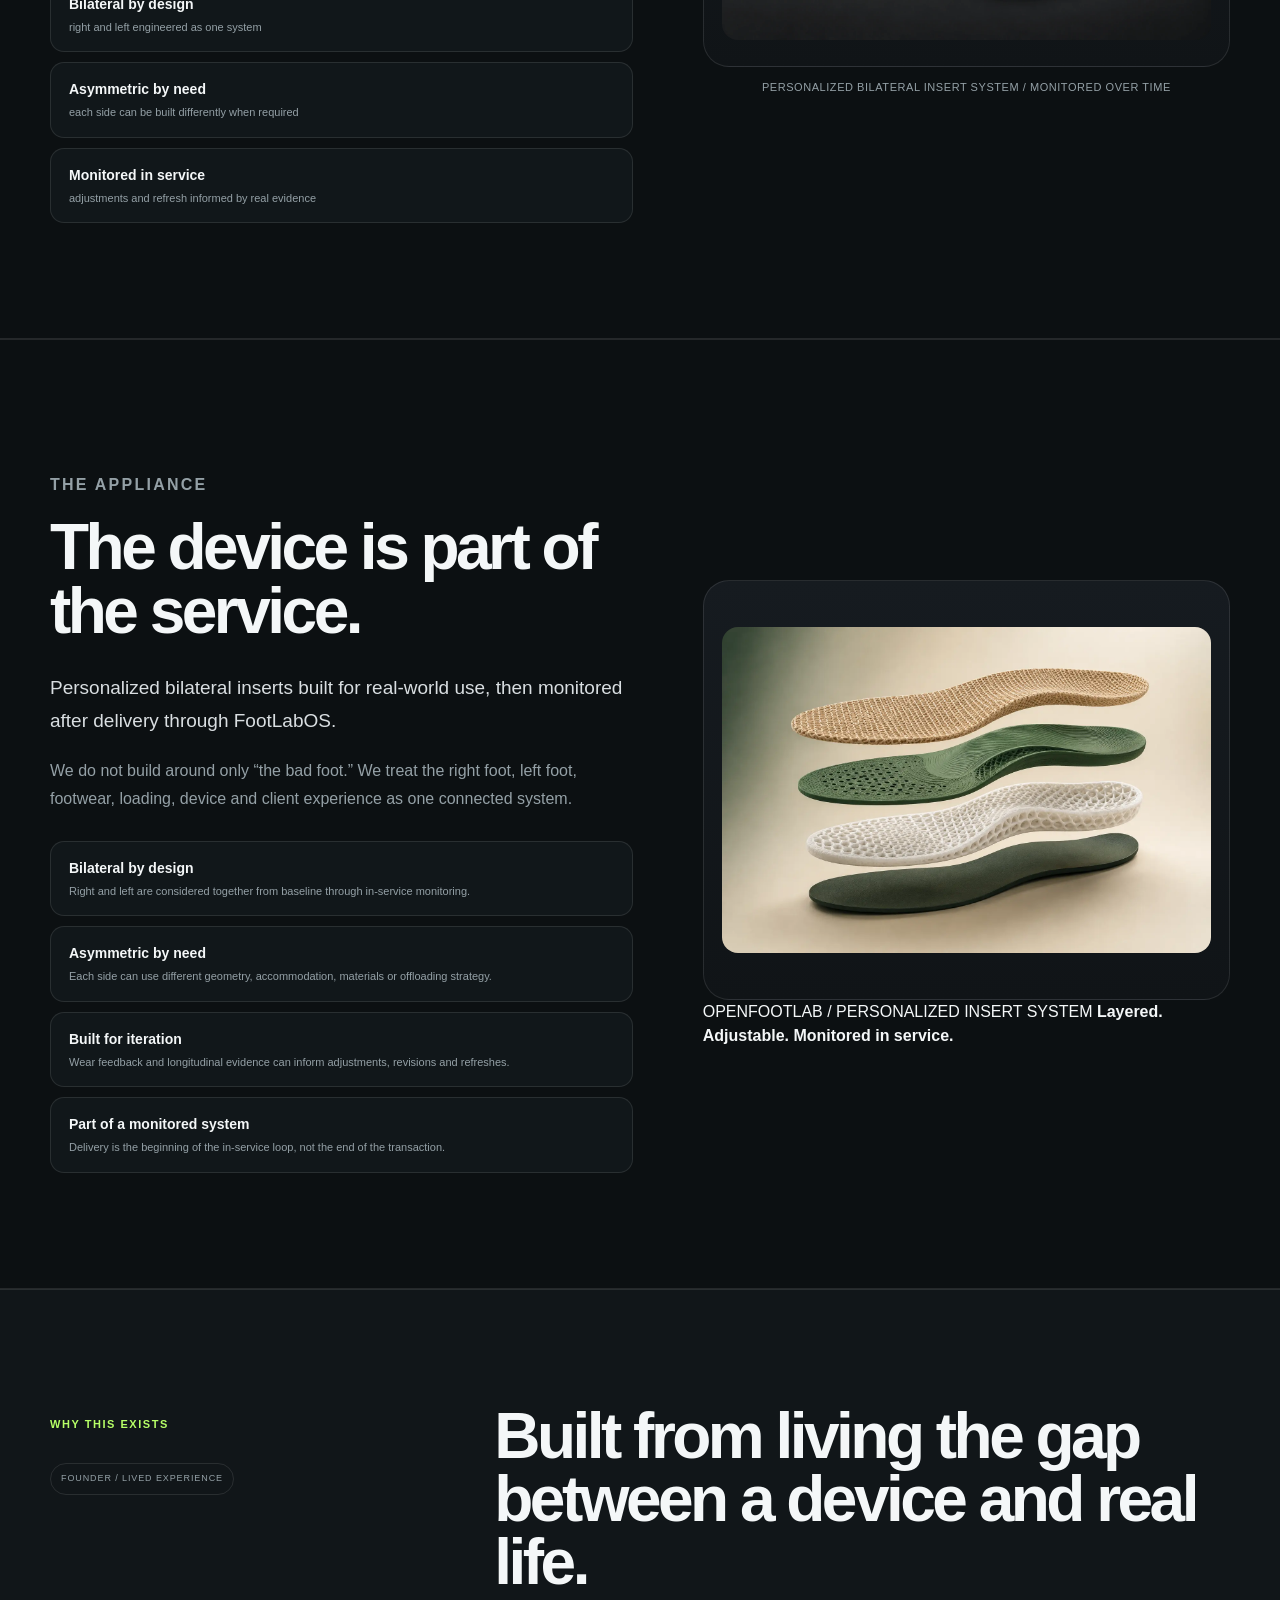
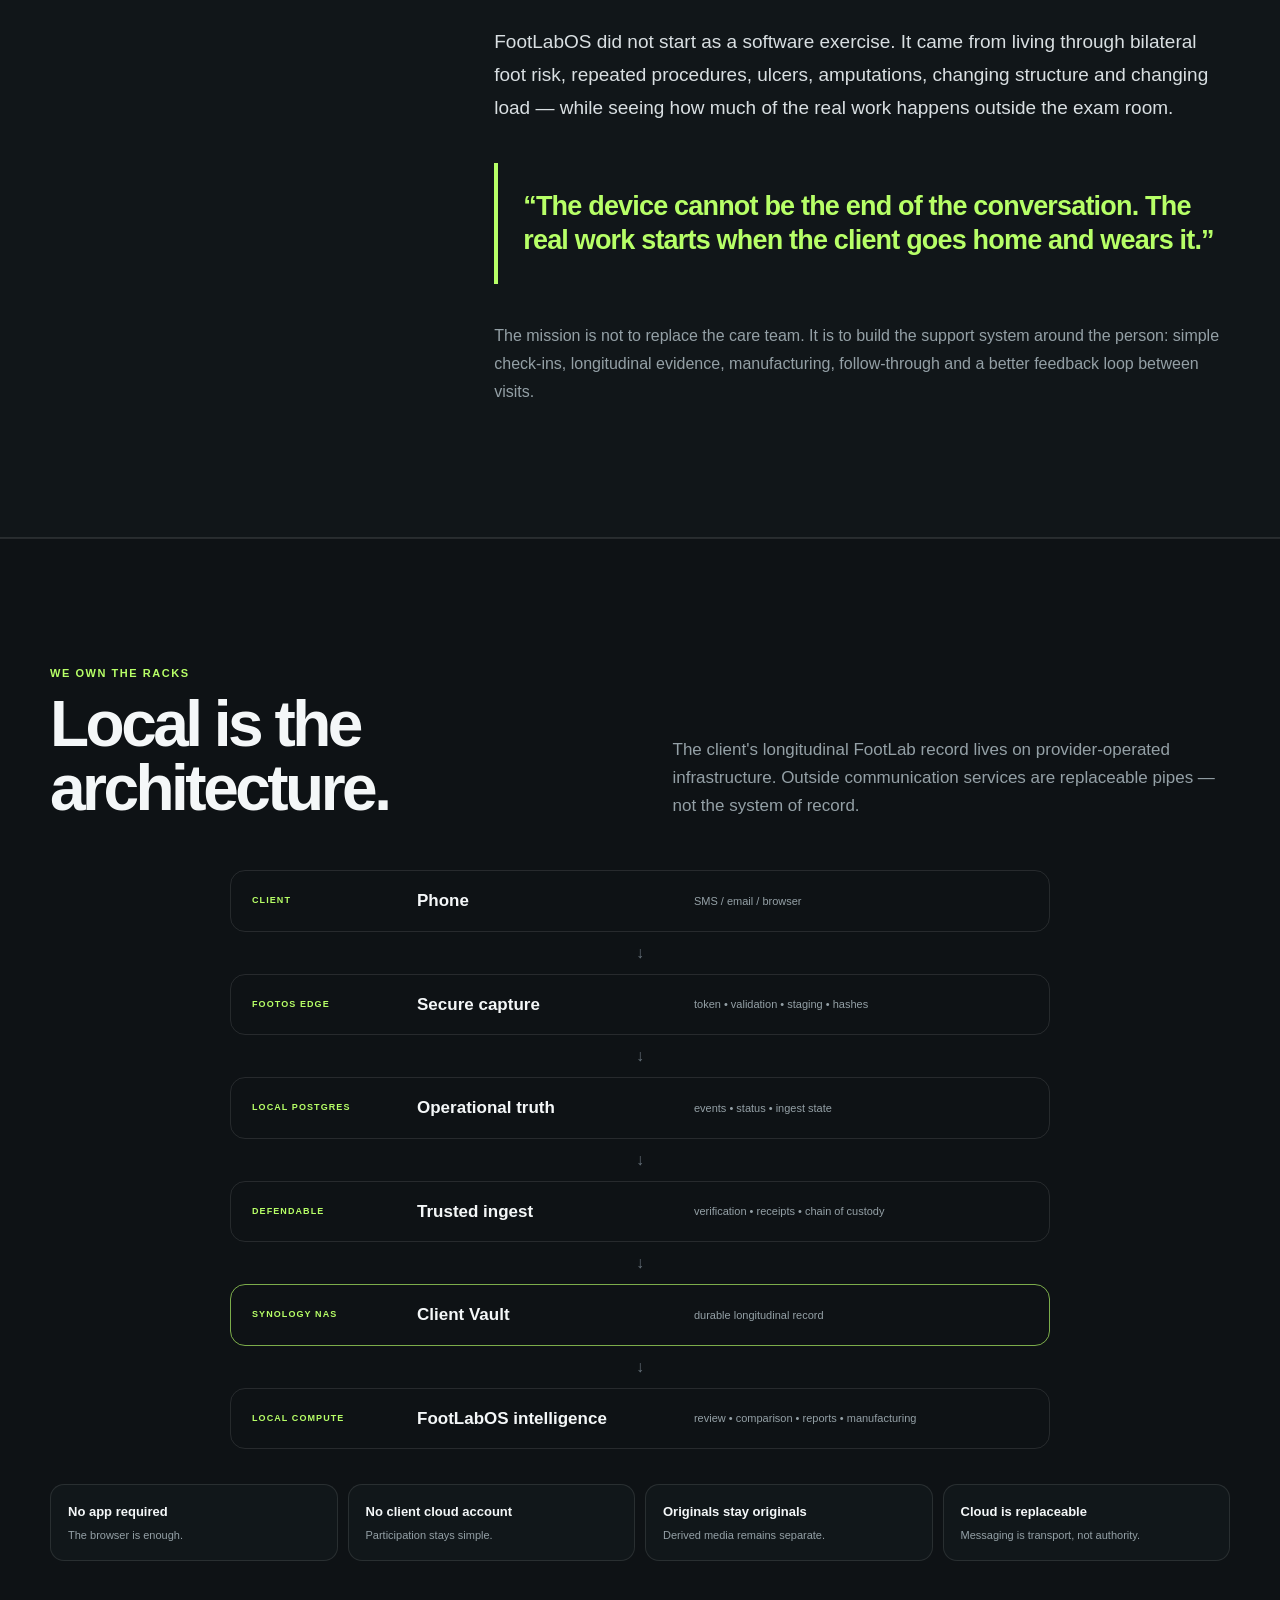
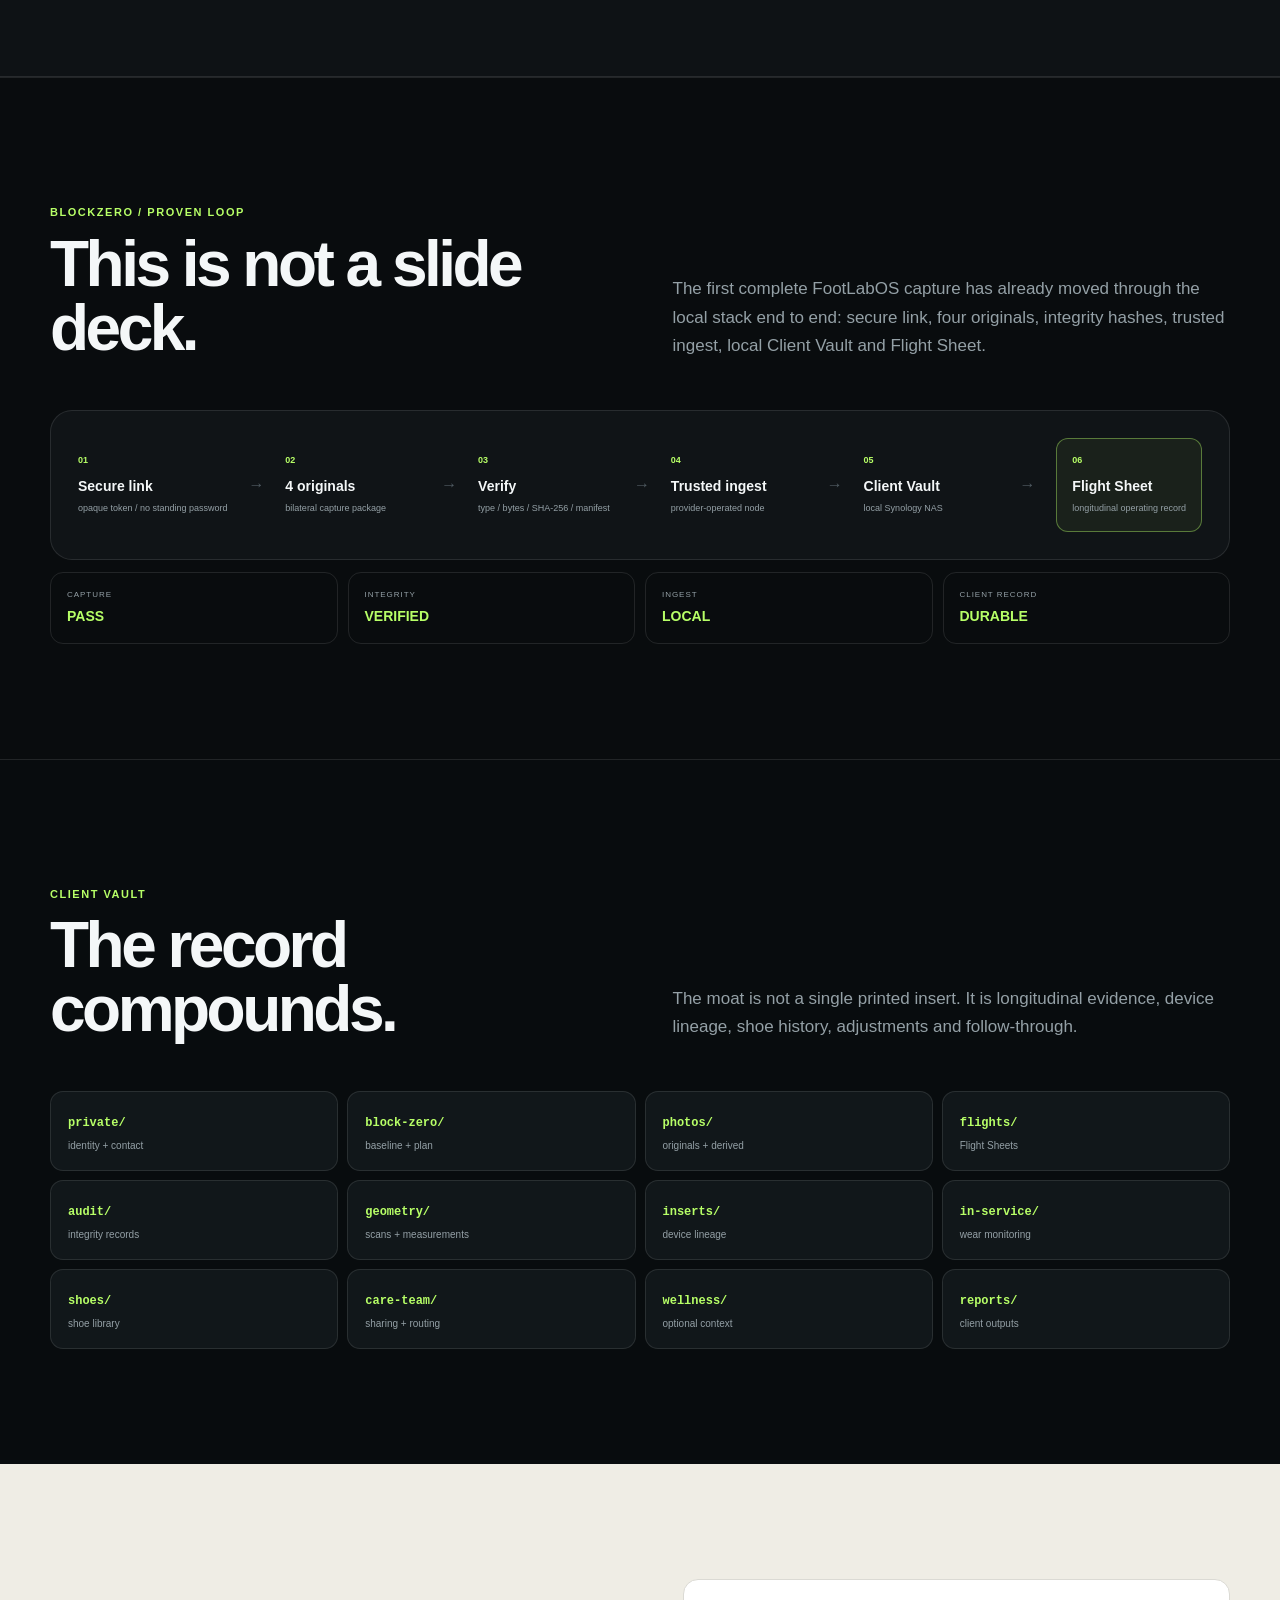
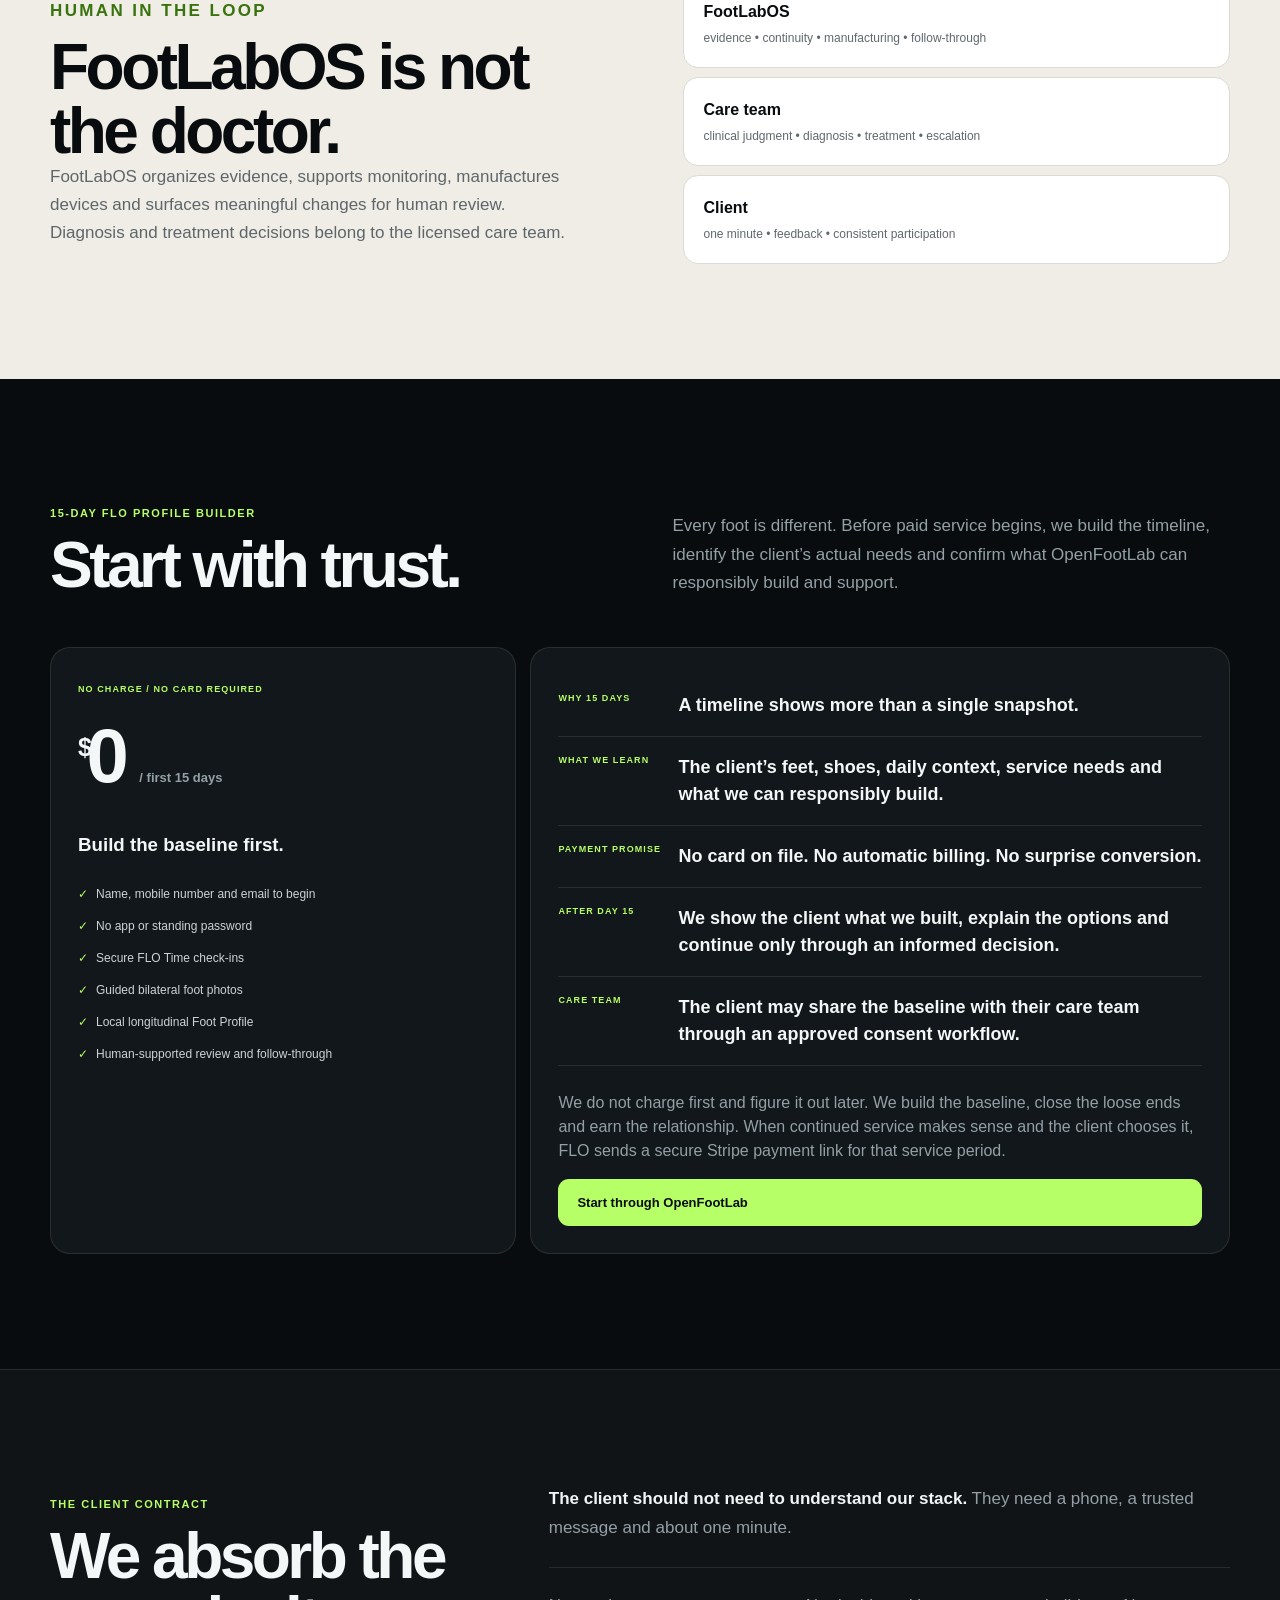
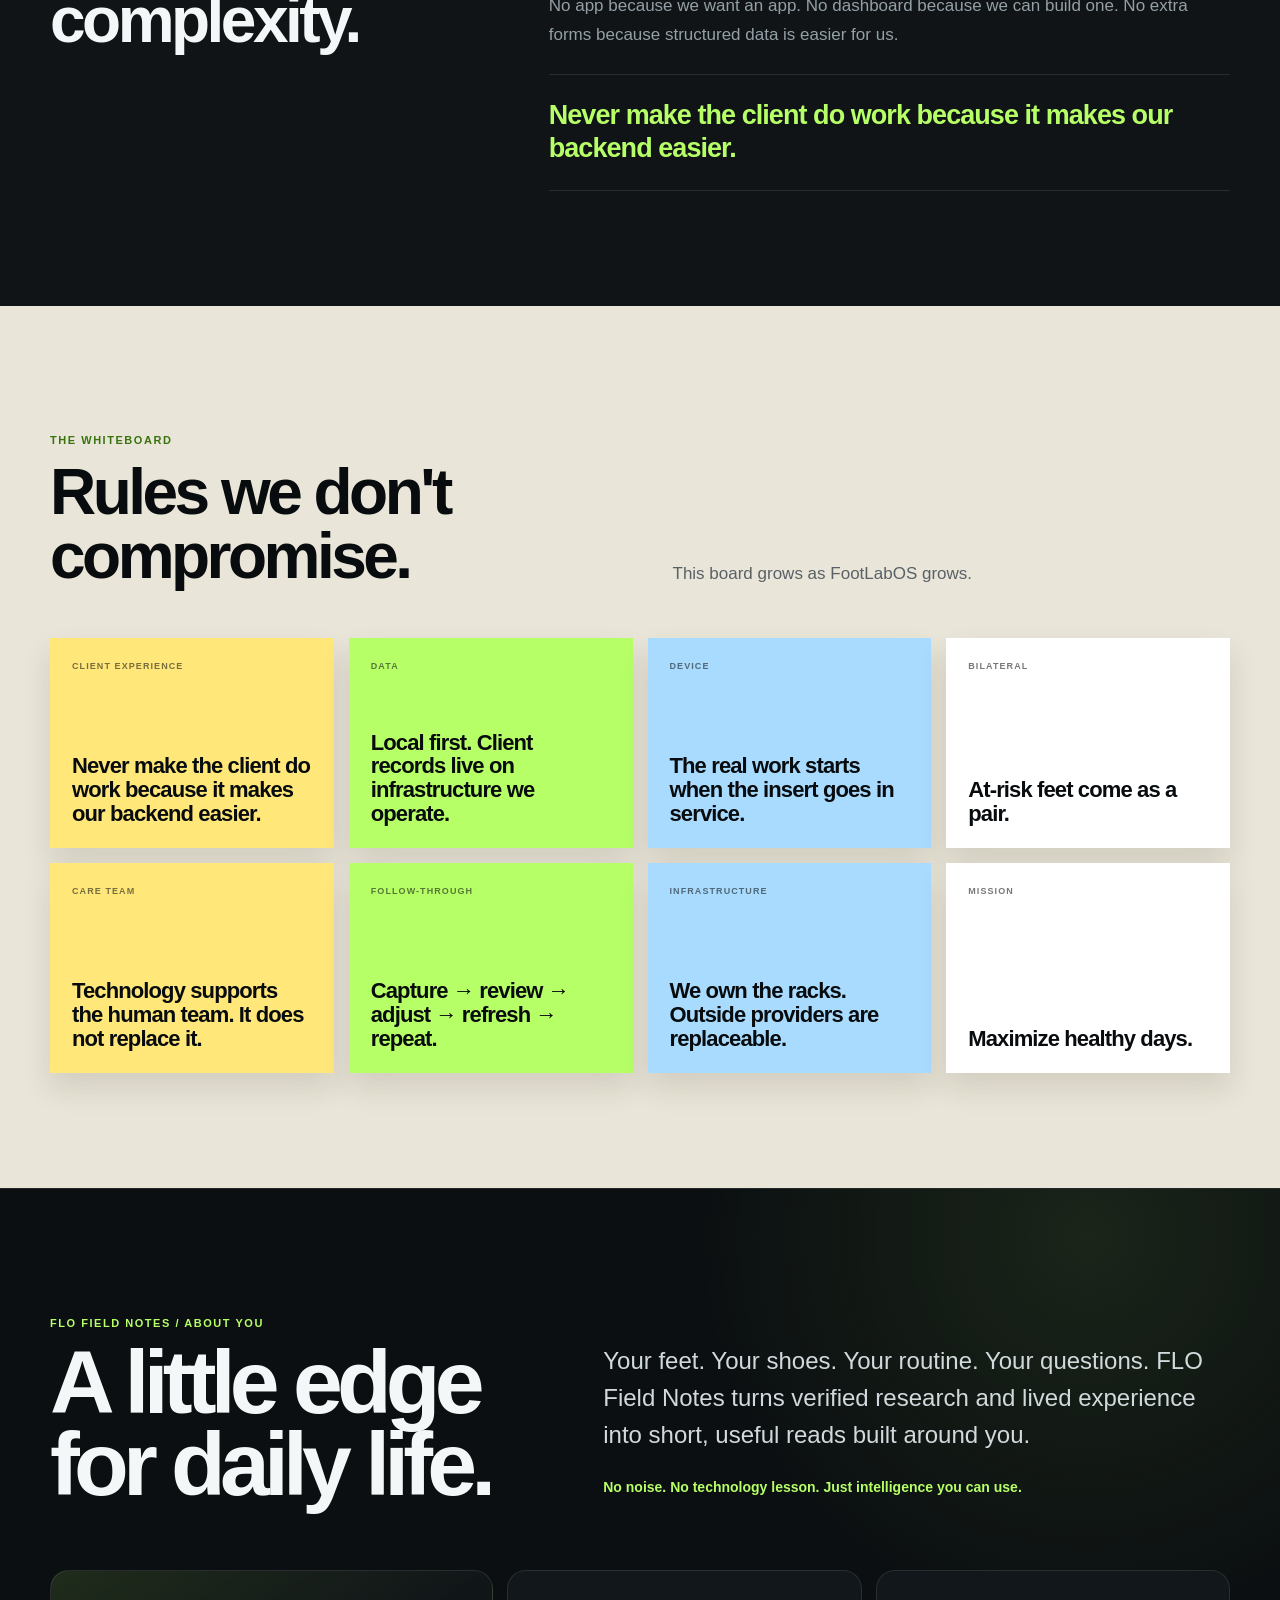
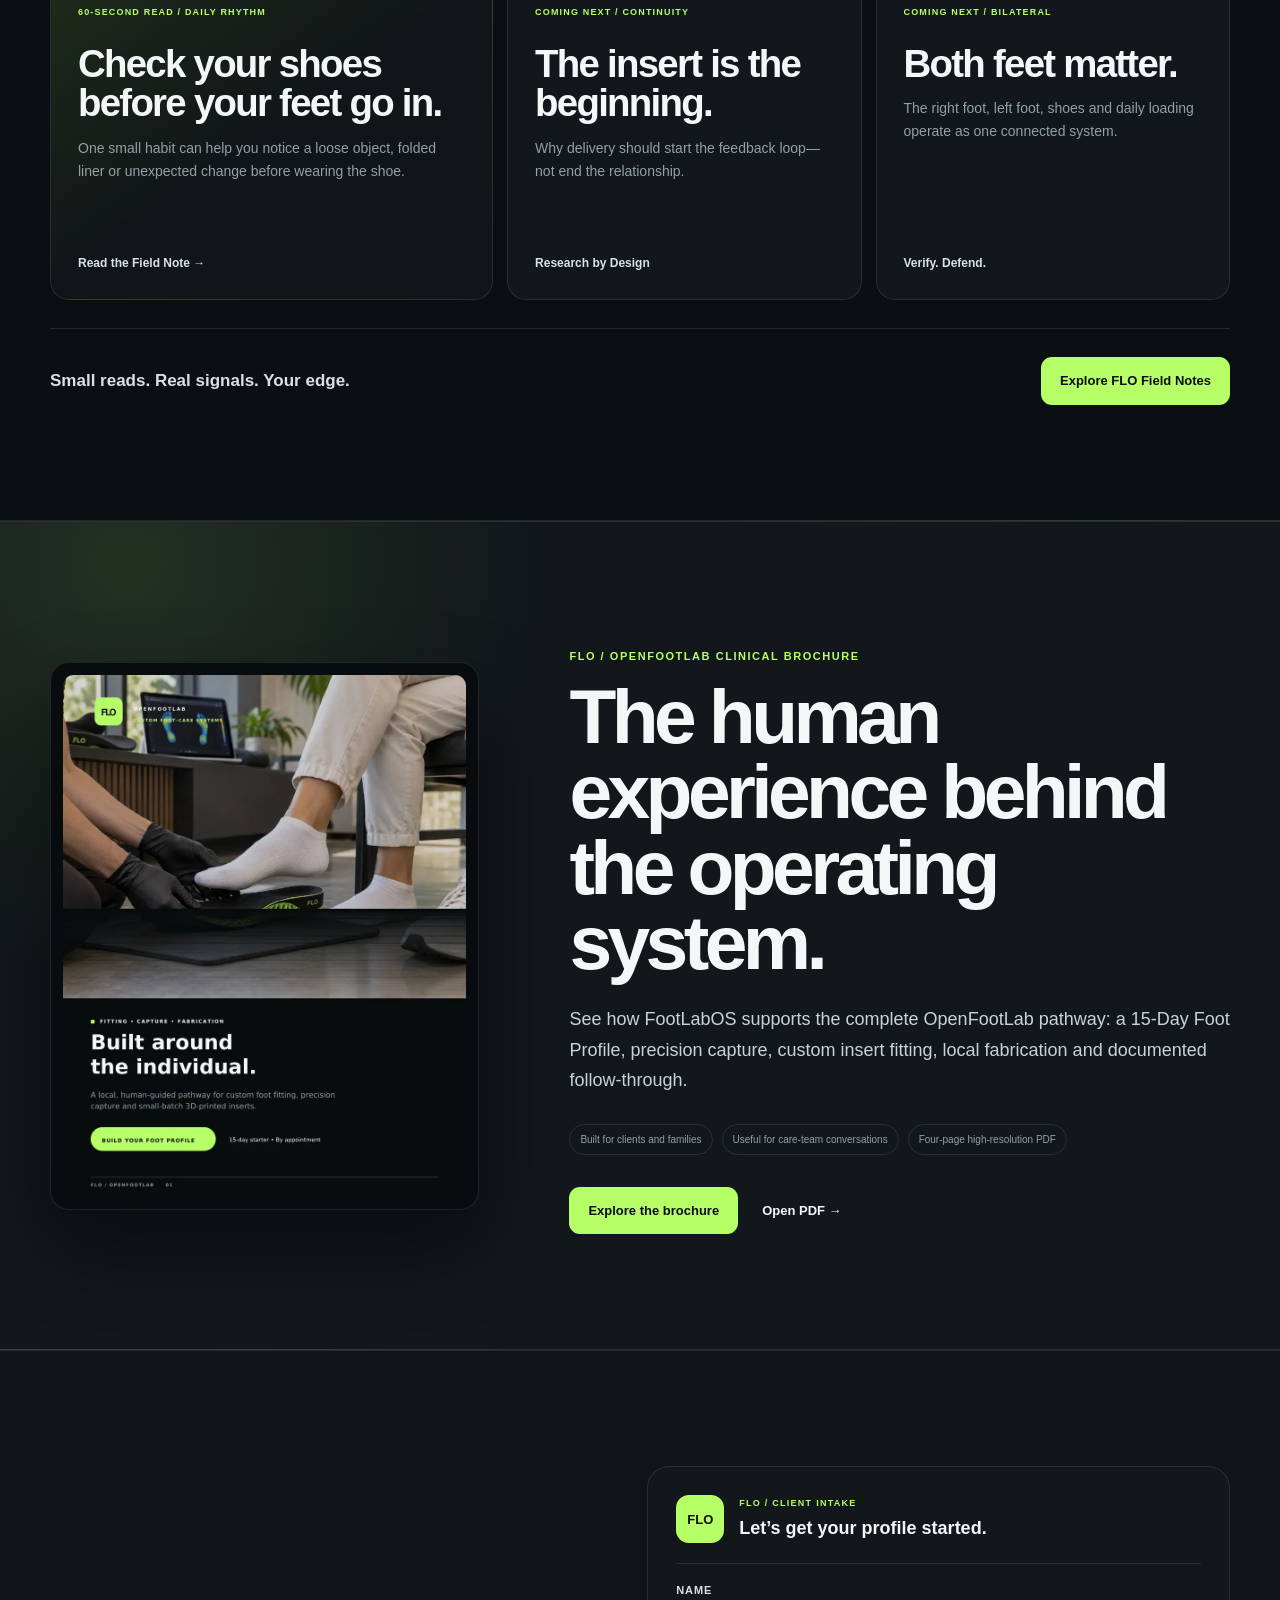
==== commit 521e7dbf: "fix: identify registered SMS brand in opt-in" ====
--- a/index.html
+++ b/index.html
@@ -1607,8 +1607,7 @@
           class="flo-sms-disclosure"
           id="floSmsConsentDisclosure"
         >
-          I agree to receive recurring customer-care text messages from FLO
-          by FootLabOS, operated by Caballerz Network LLC d/b/a swarm&amp;bee.
+          I agree to receive recurring customer-care text messages from swarm&amp;bee.
           Messages may include foot-check reminders, secure capture links,
           insert and fit updates, and customer-support communications.
           Message frequency varies. Msg &amp; data rates may apply.
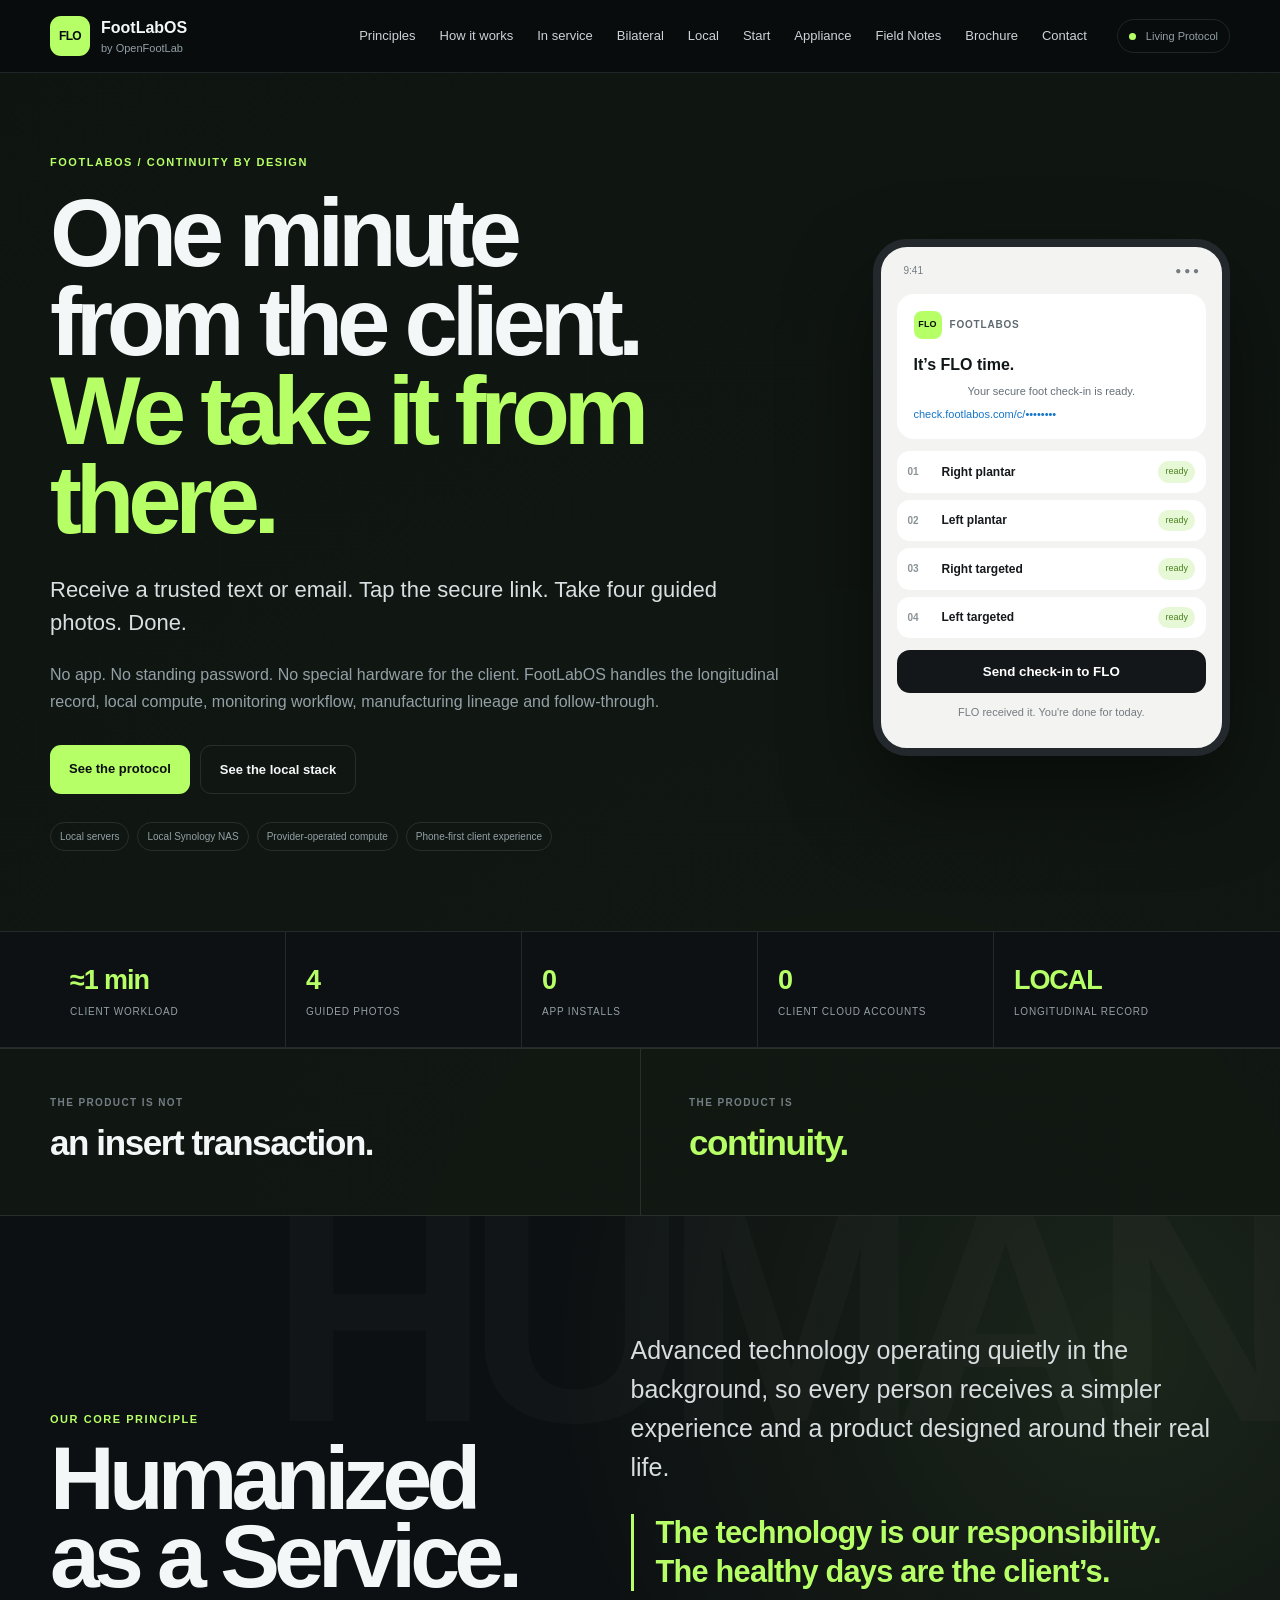
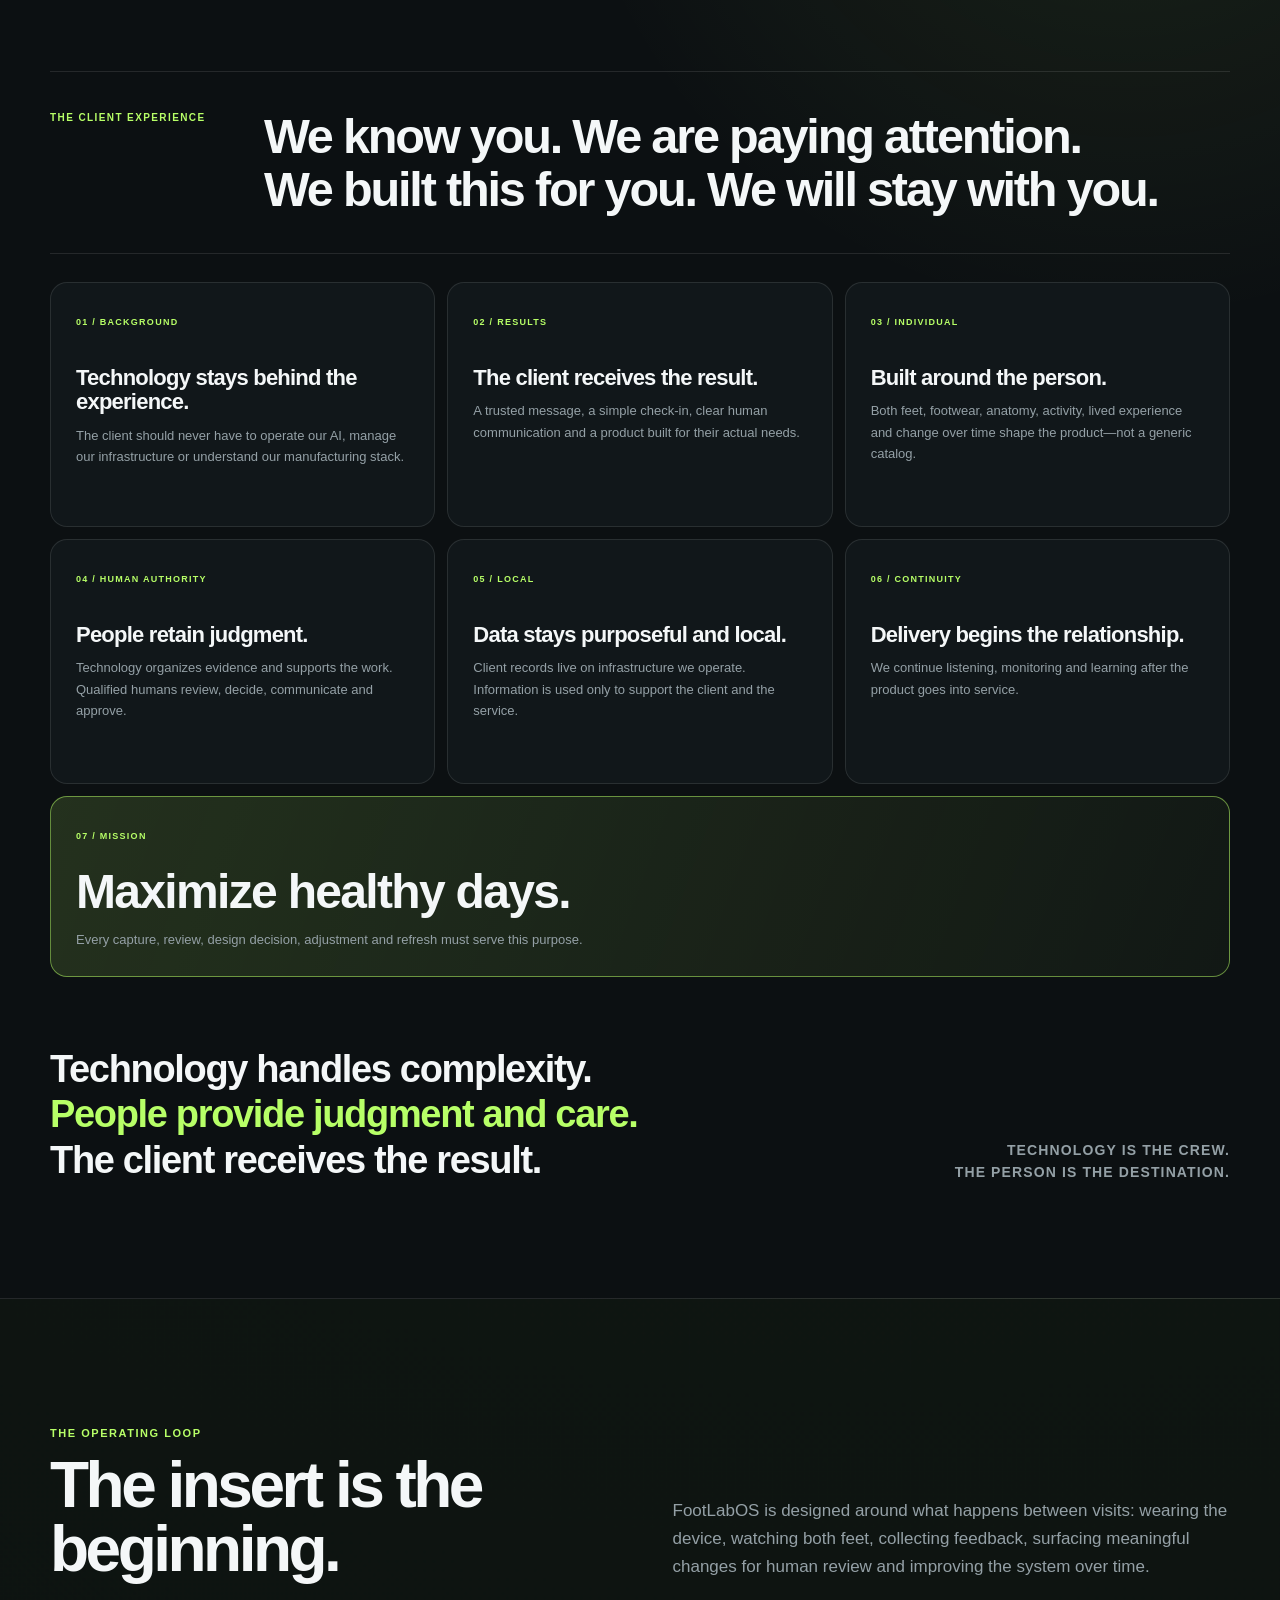
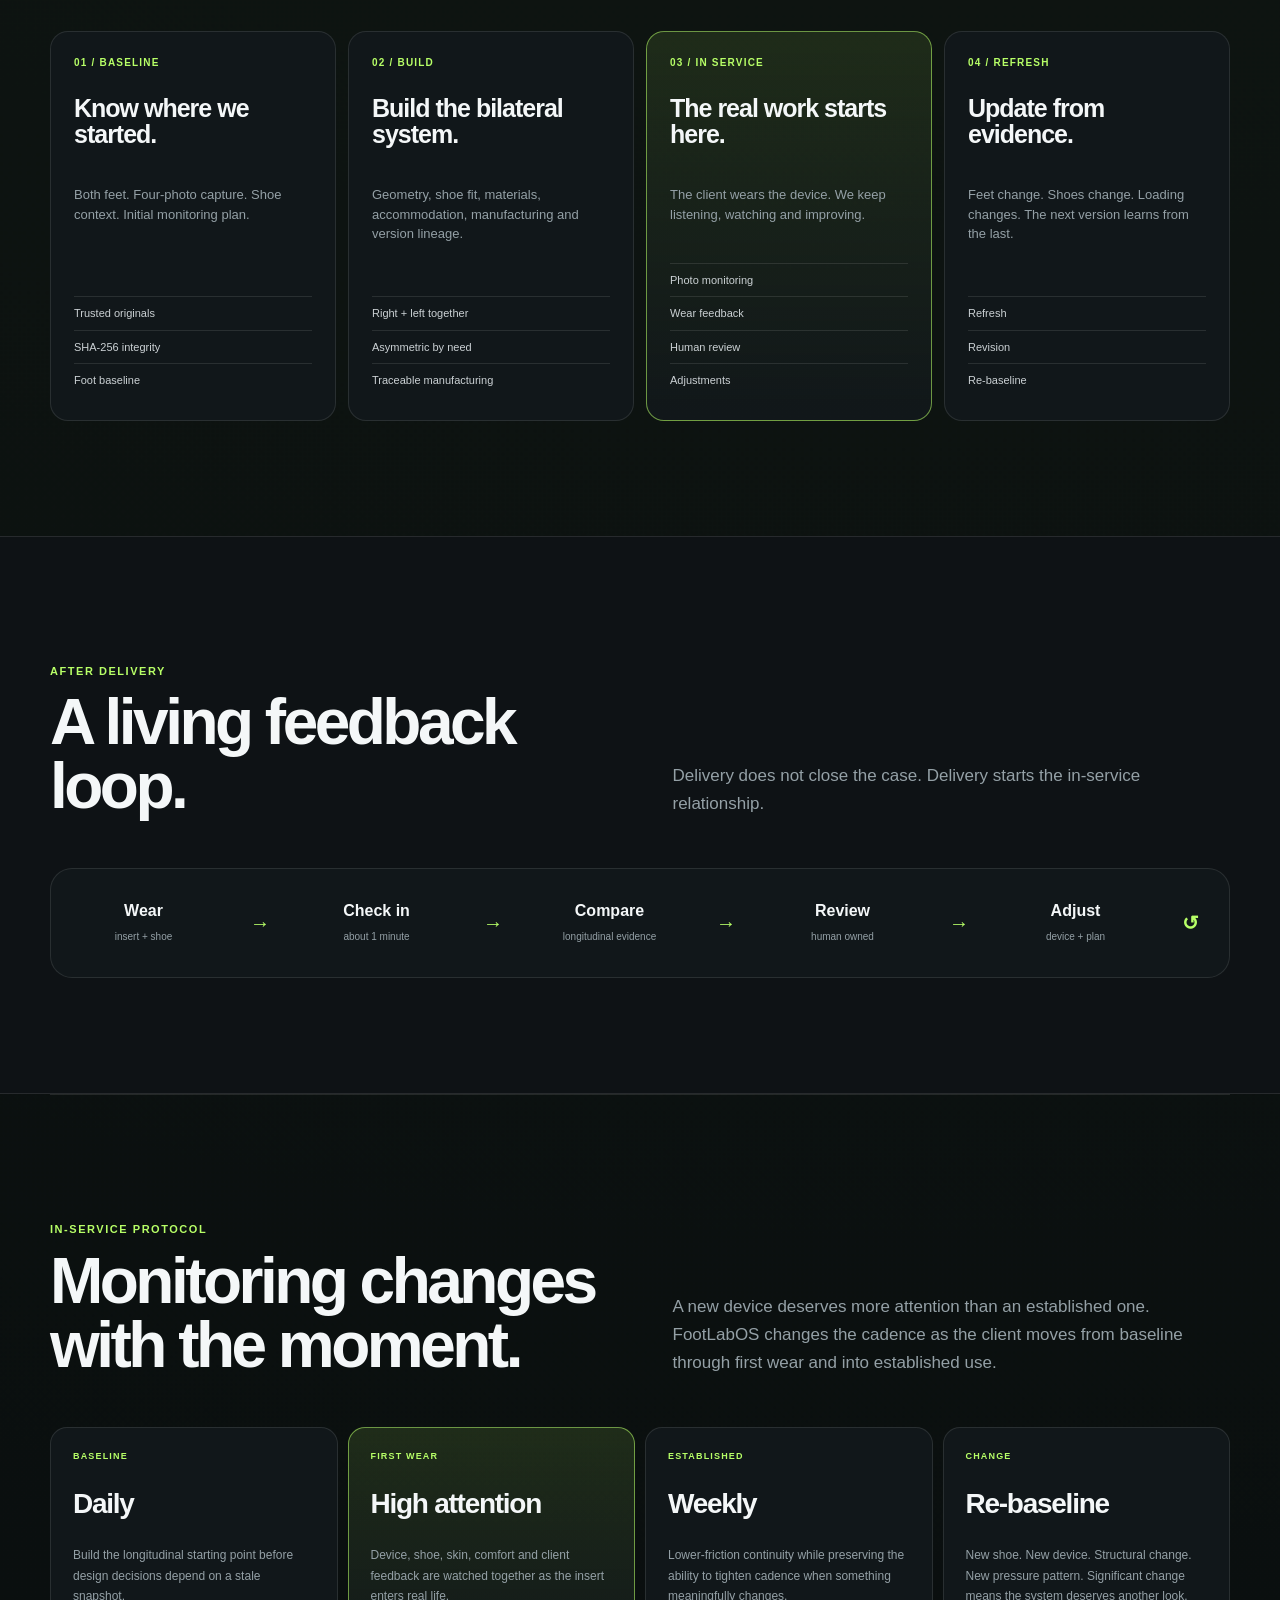
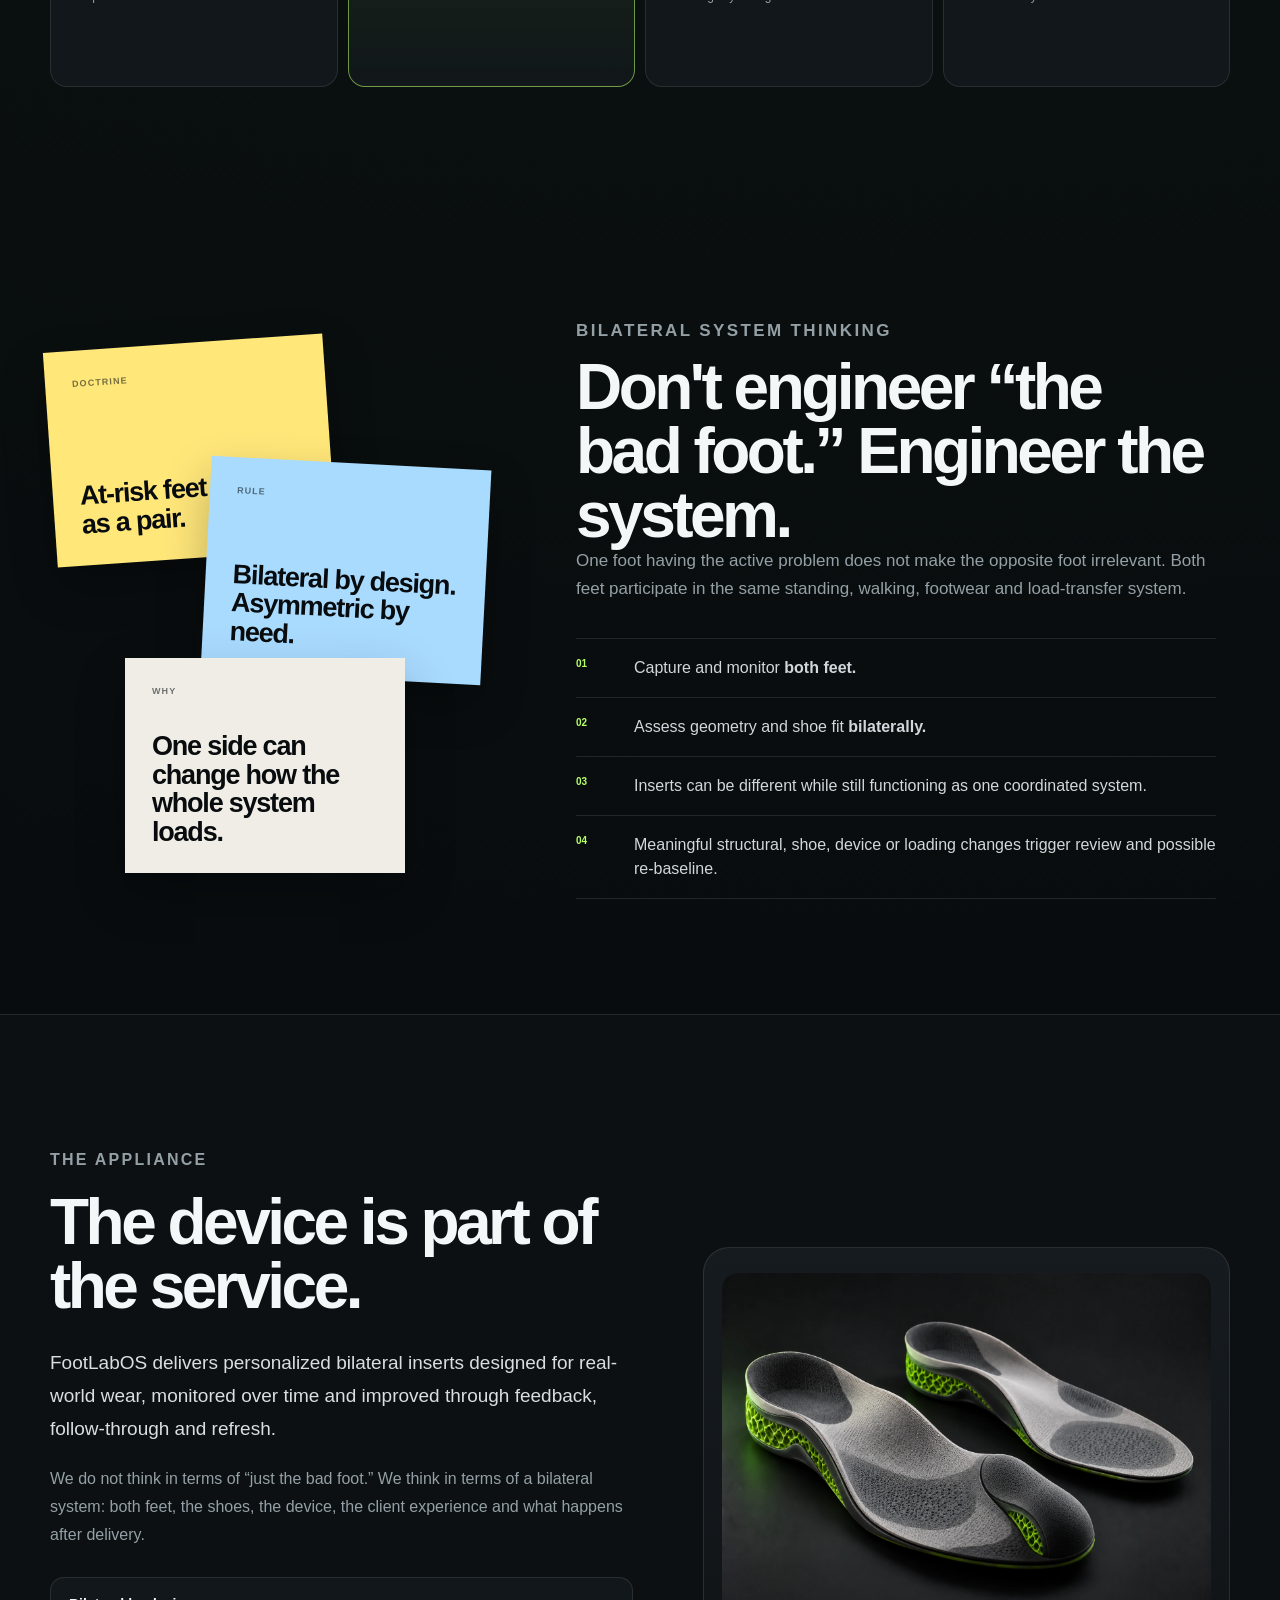
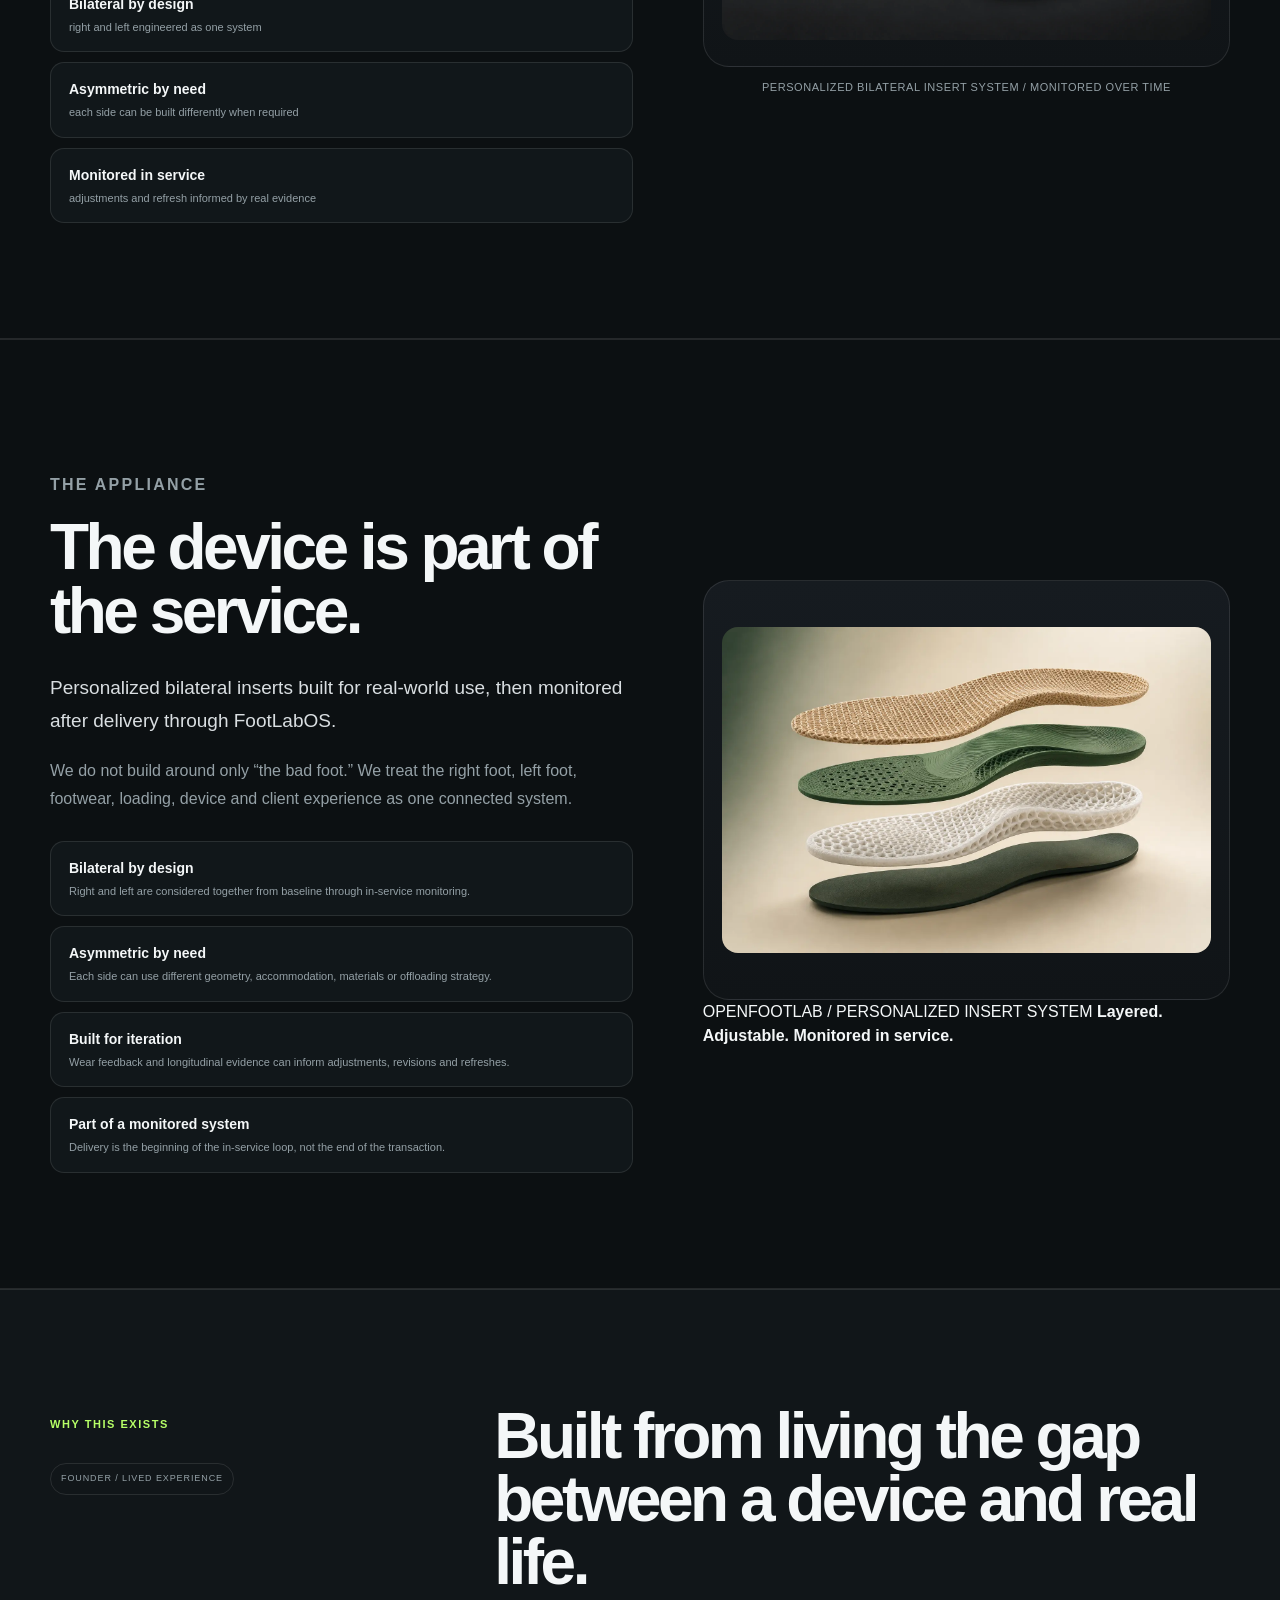
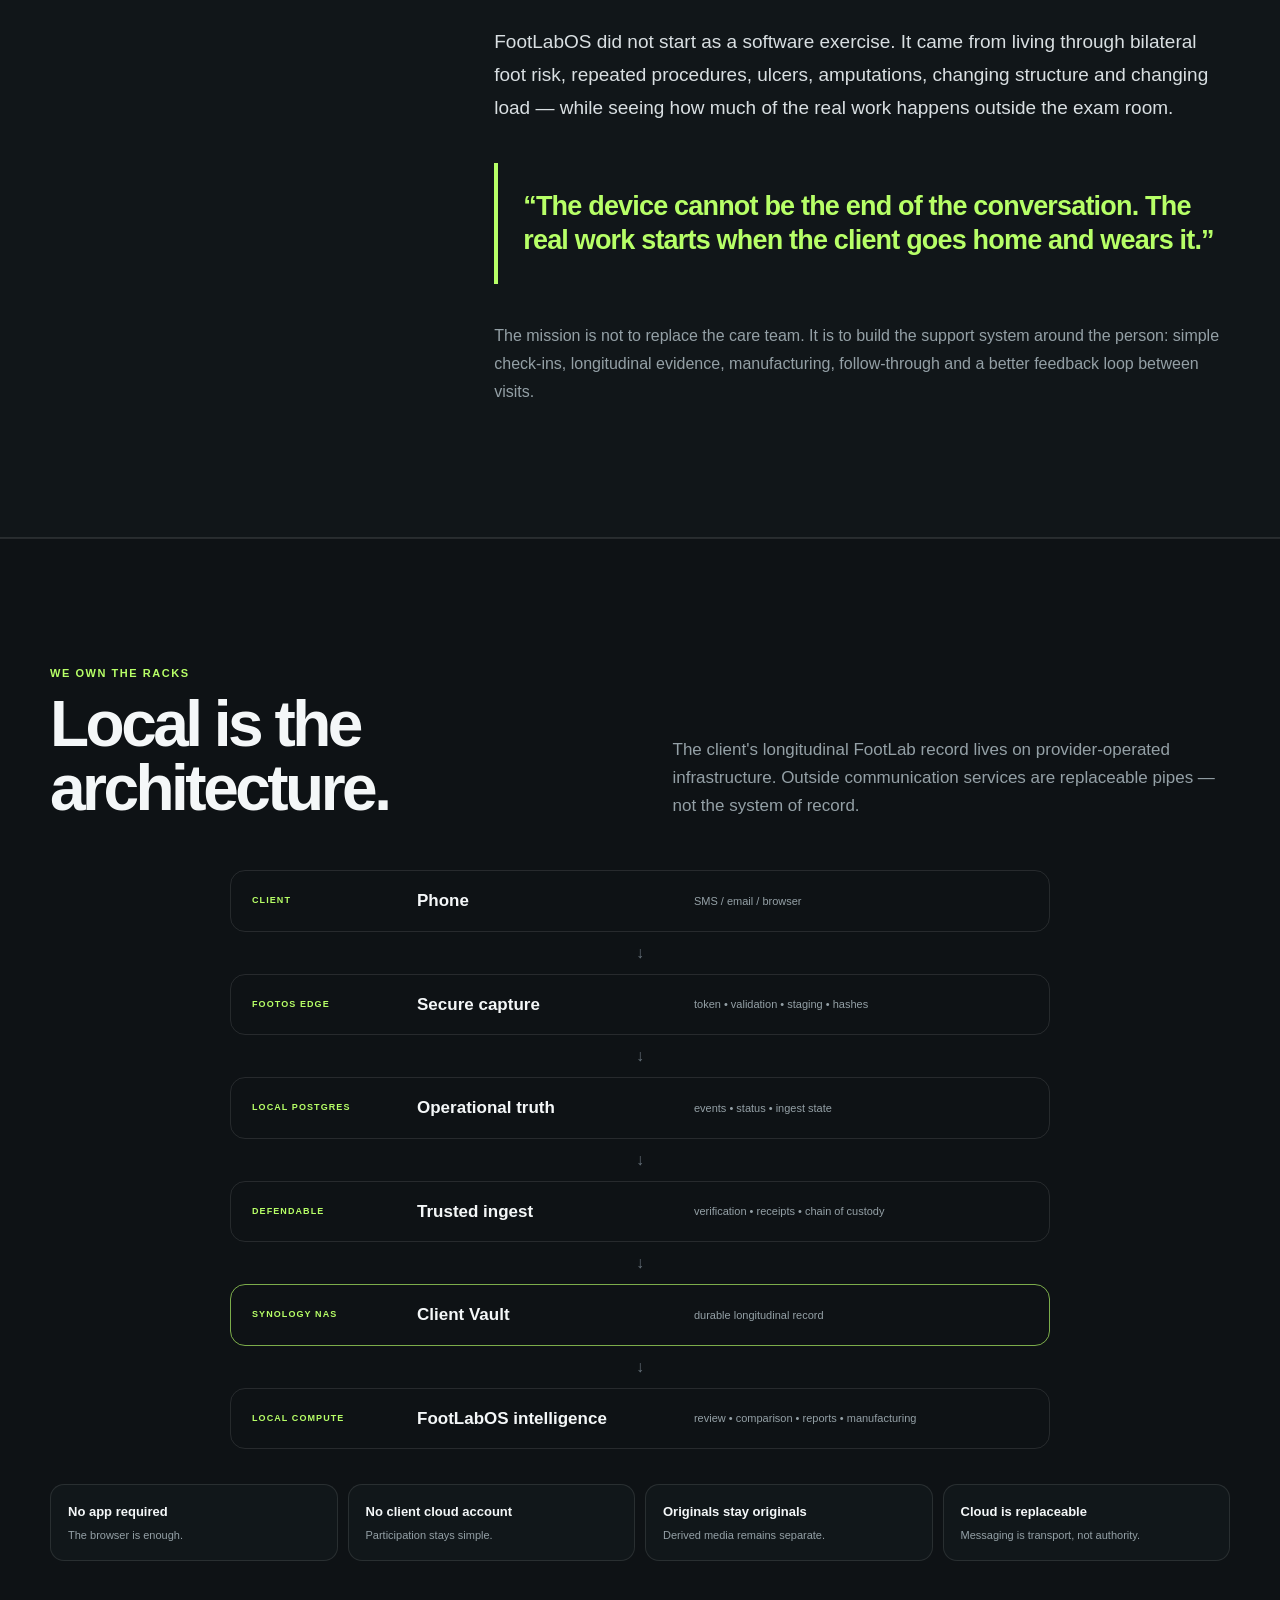
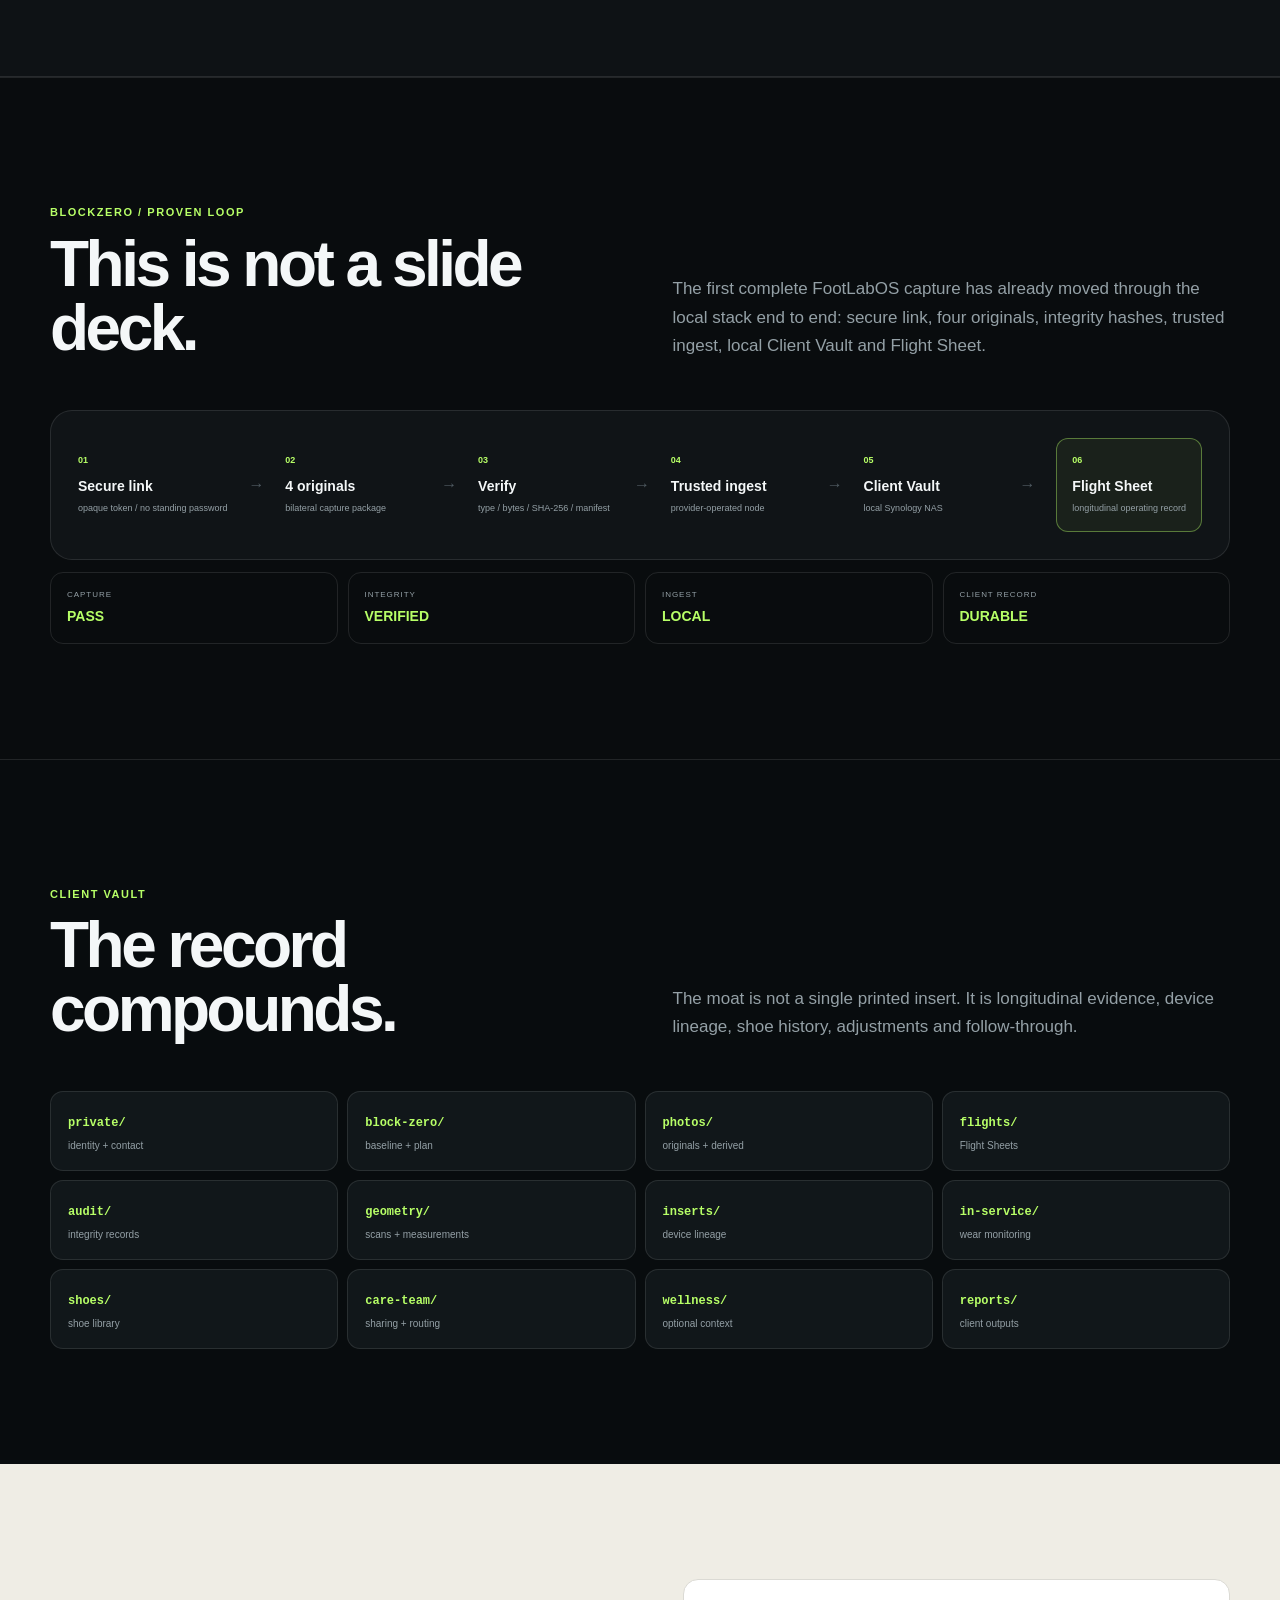
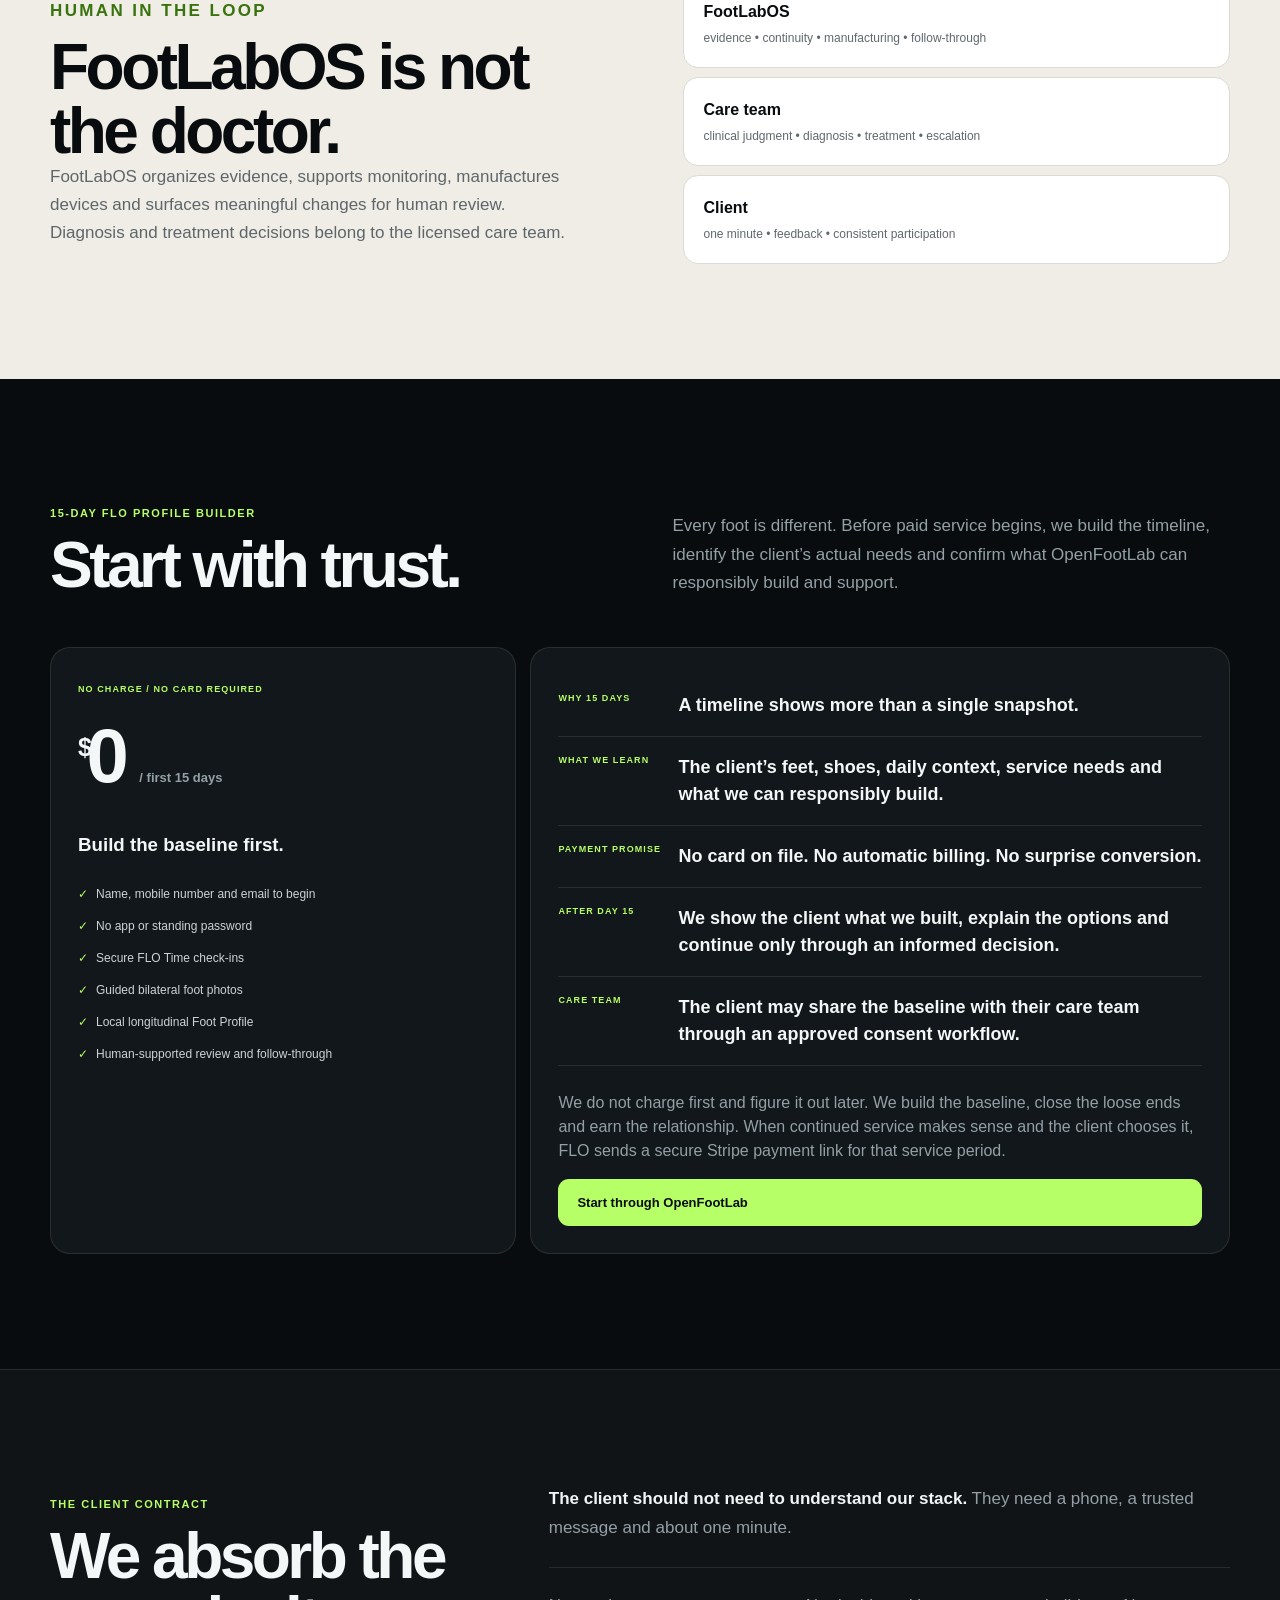
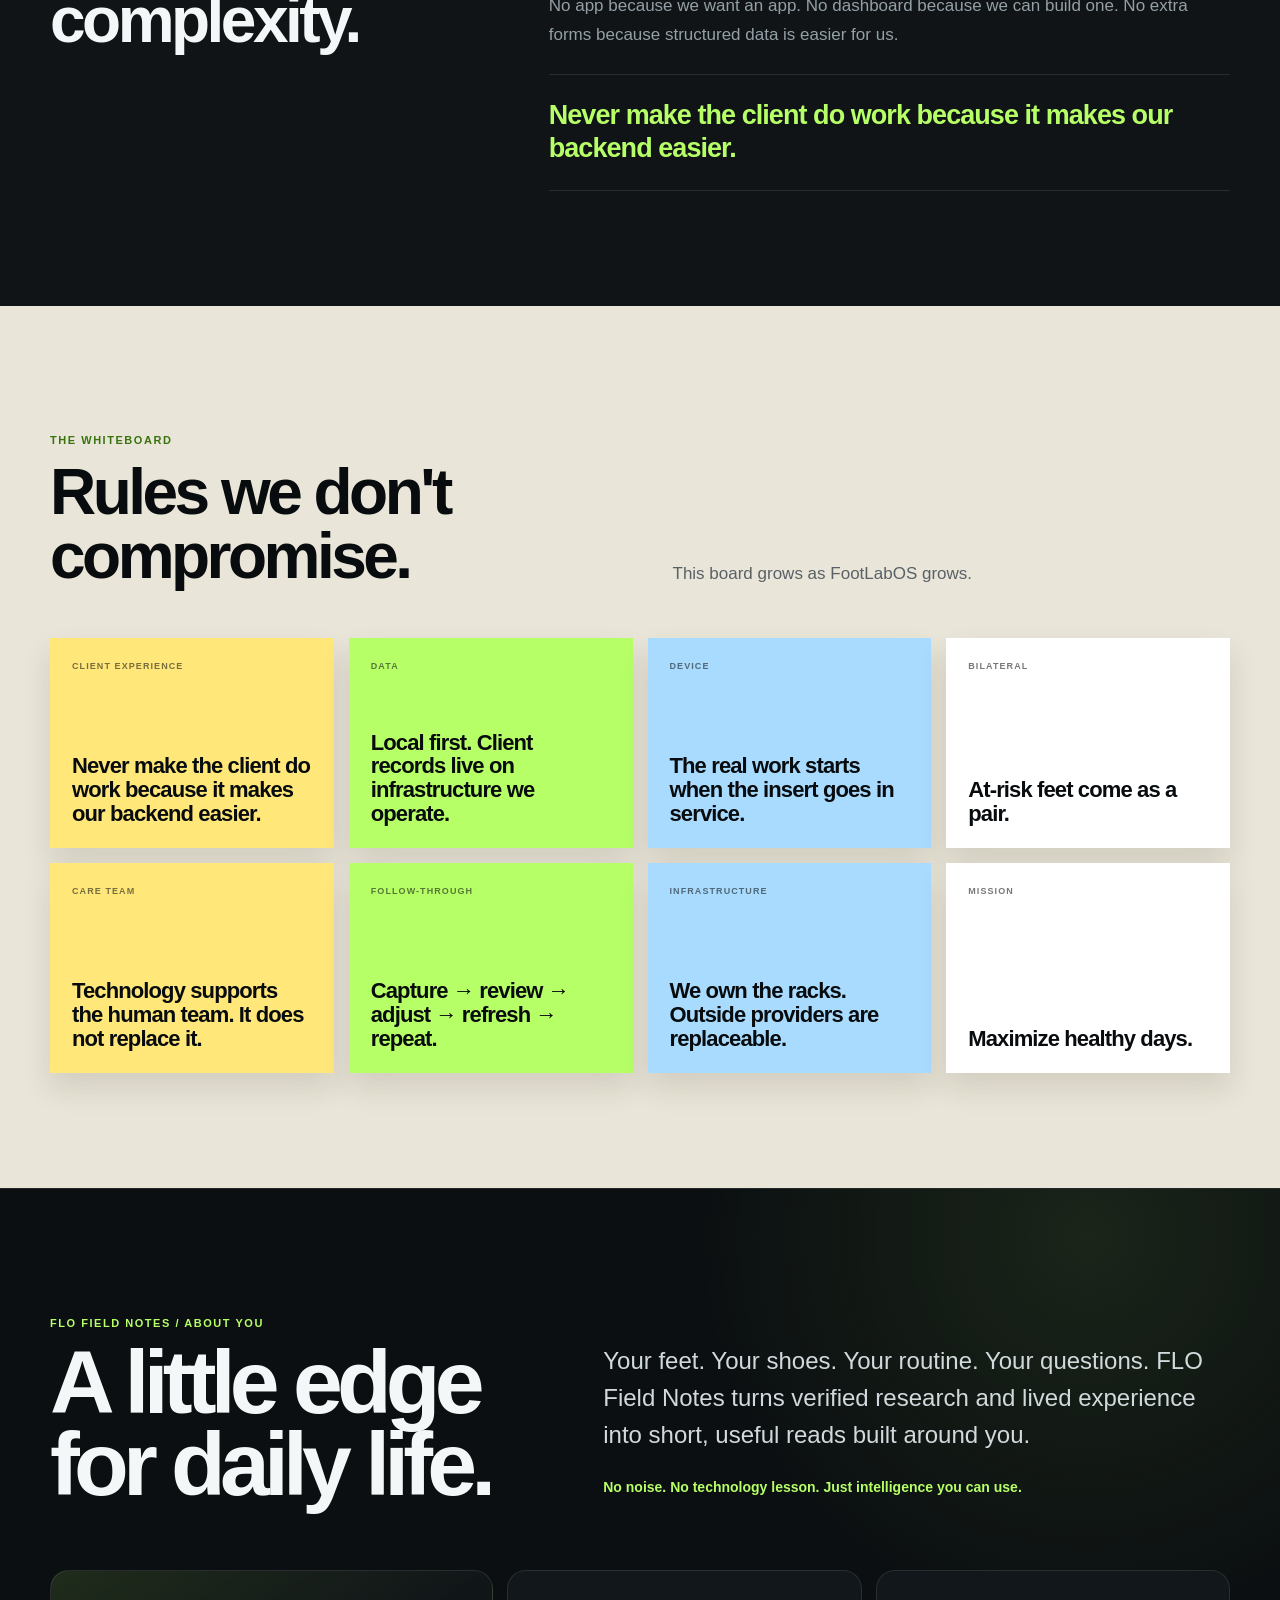
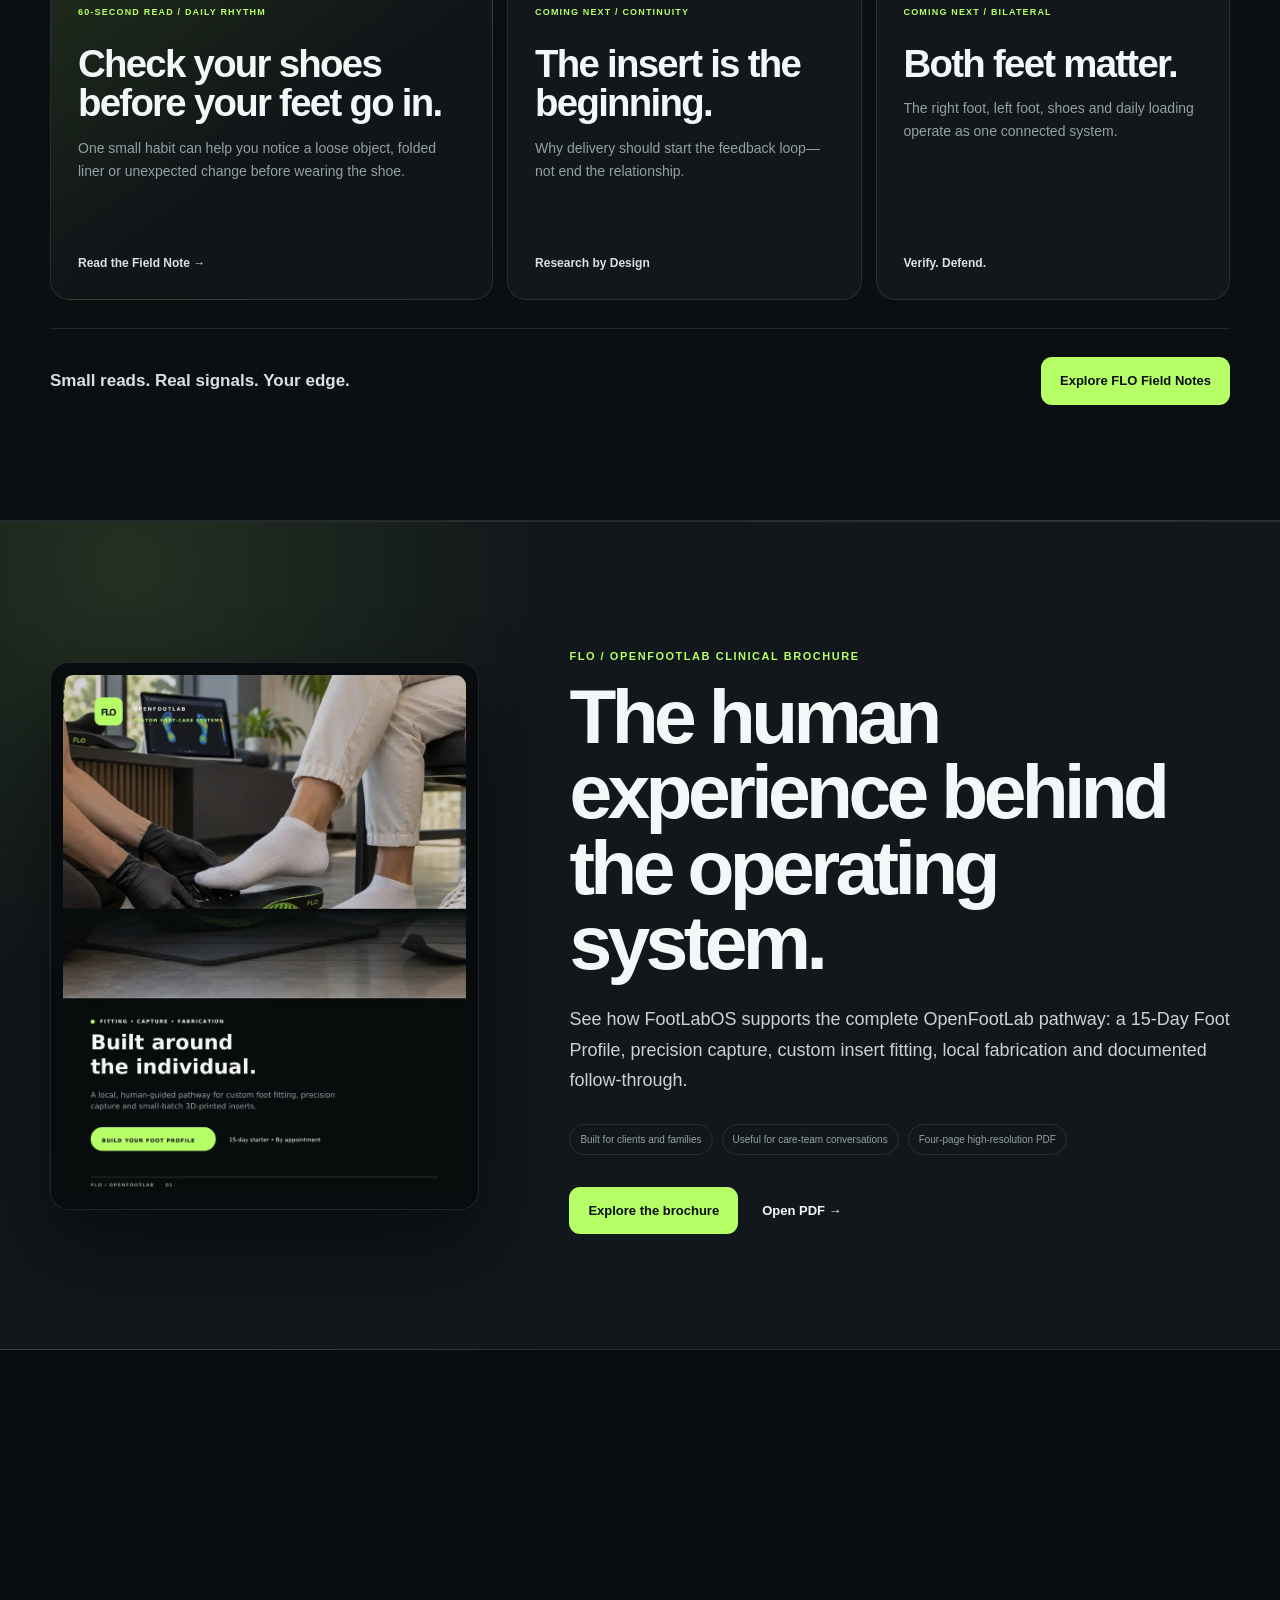
==== commit ca588855: "fix: align SMS consent with legal brand" ====
--- a/index.html
+++ b/index.html
@@ -1607,7 +1607,7 @@
           class="flo-sms-disclosure"
           id="floSmsConsentDisclosure"
         >
-          I agree to receive recurring customer-care text messages from swarm&amp;bee.
+          I agree to receive recurring customer-care text messages from Caballerz Network LLC d/b/a swarm&amp;bee.
           Messages may include foot-check reminders, secure capture links,
           insert and fit updates, and customer-support communications.
           Message frequency varies. Msg &amp; data rates may apply.
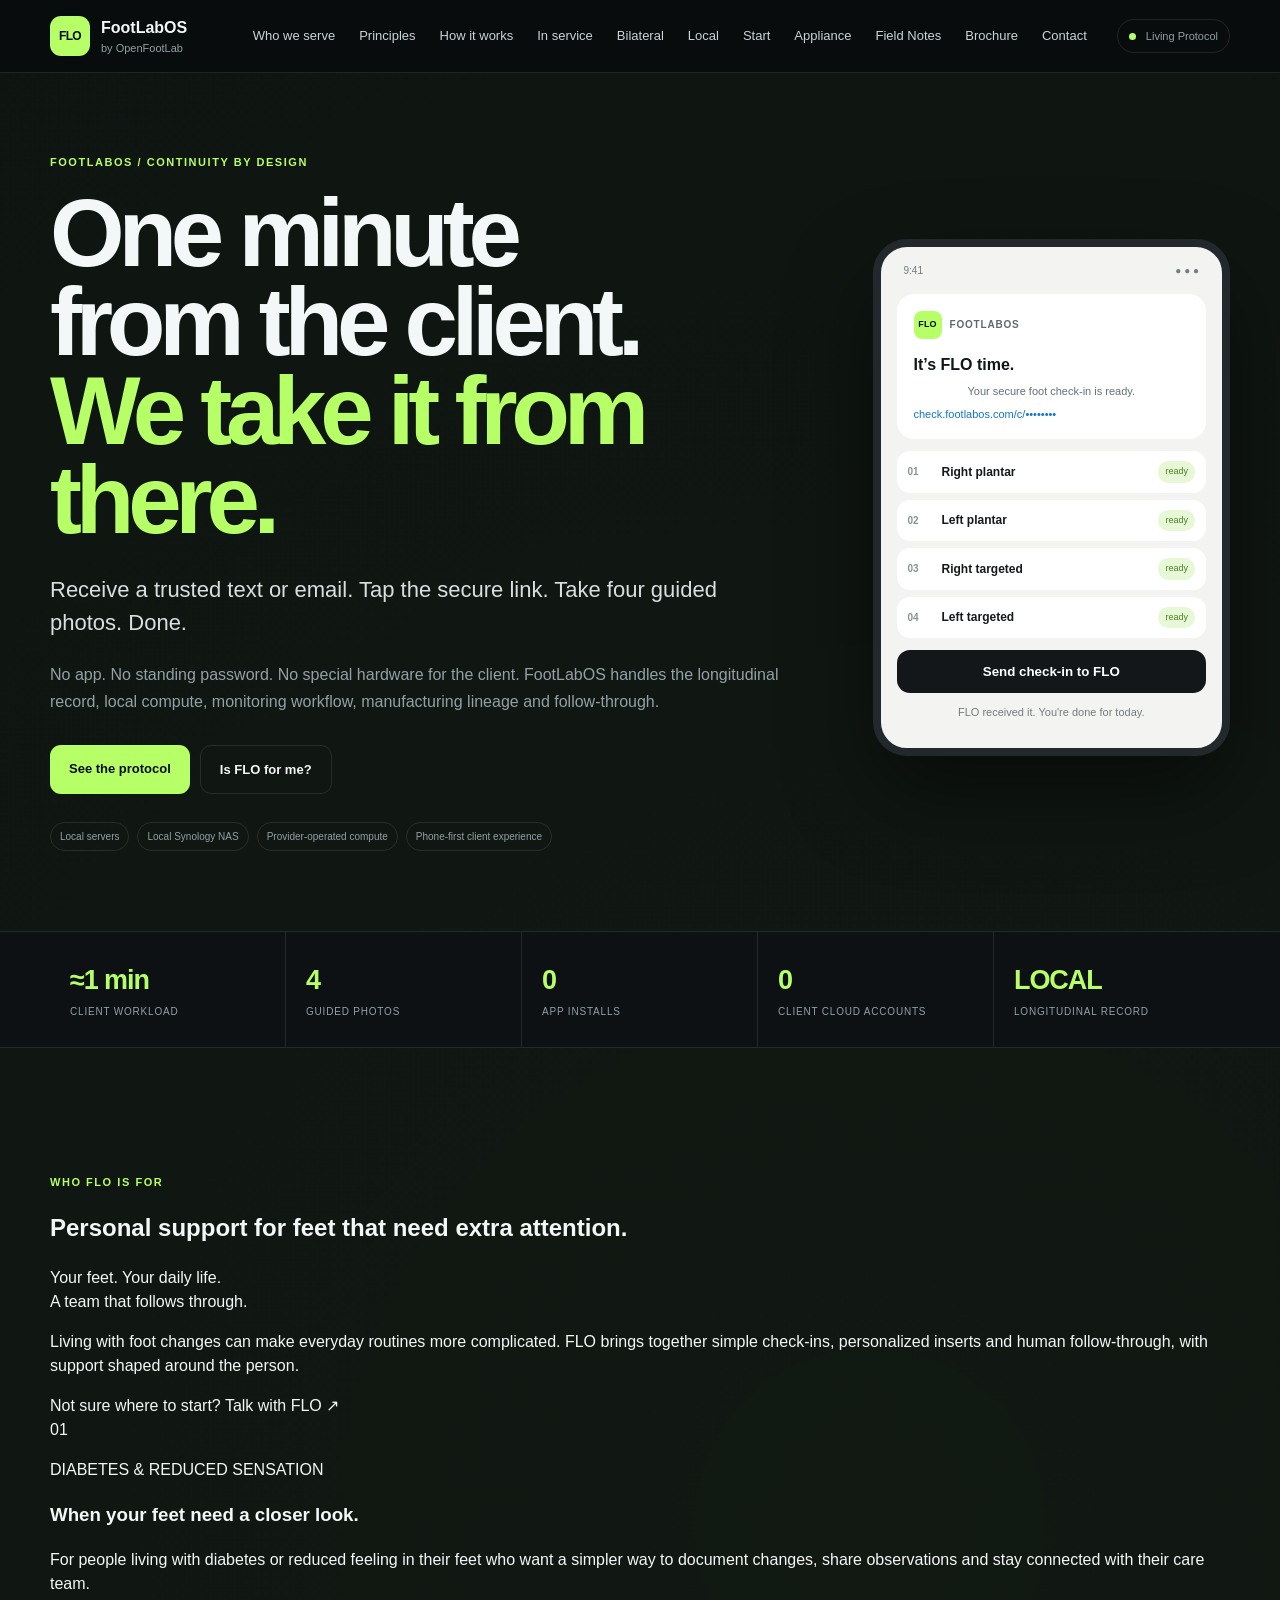
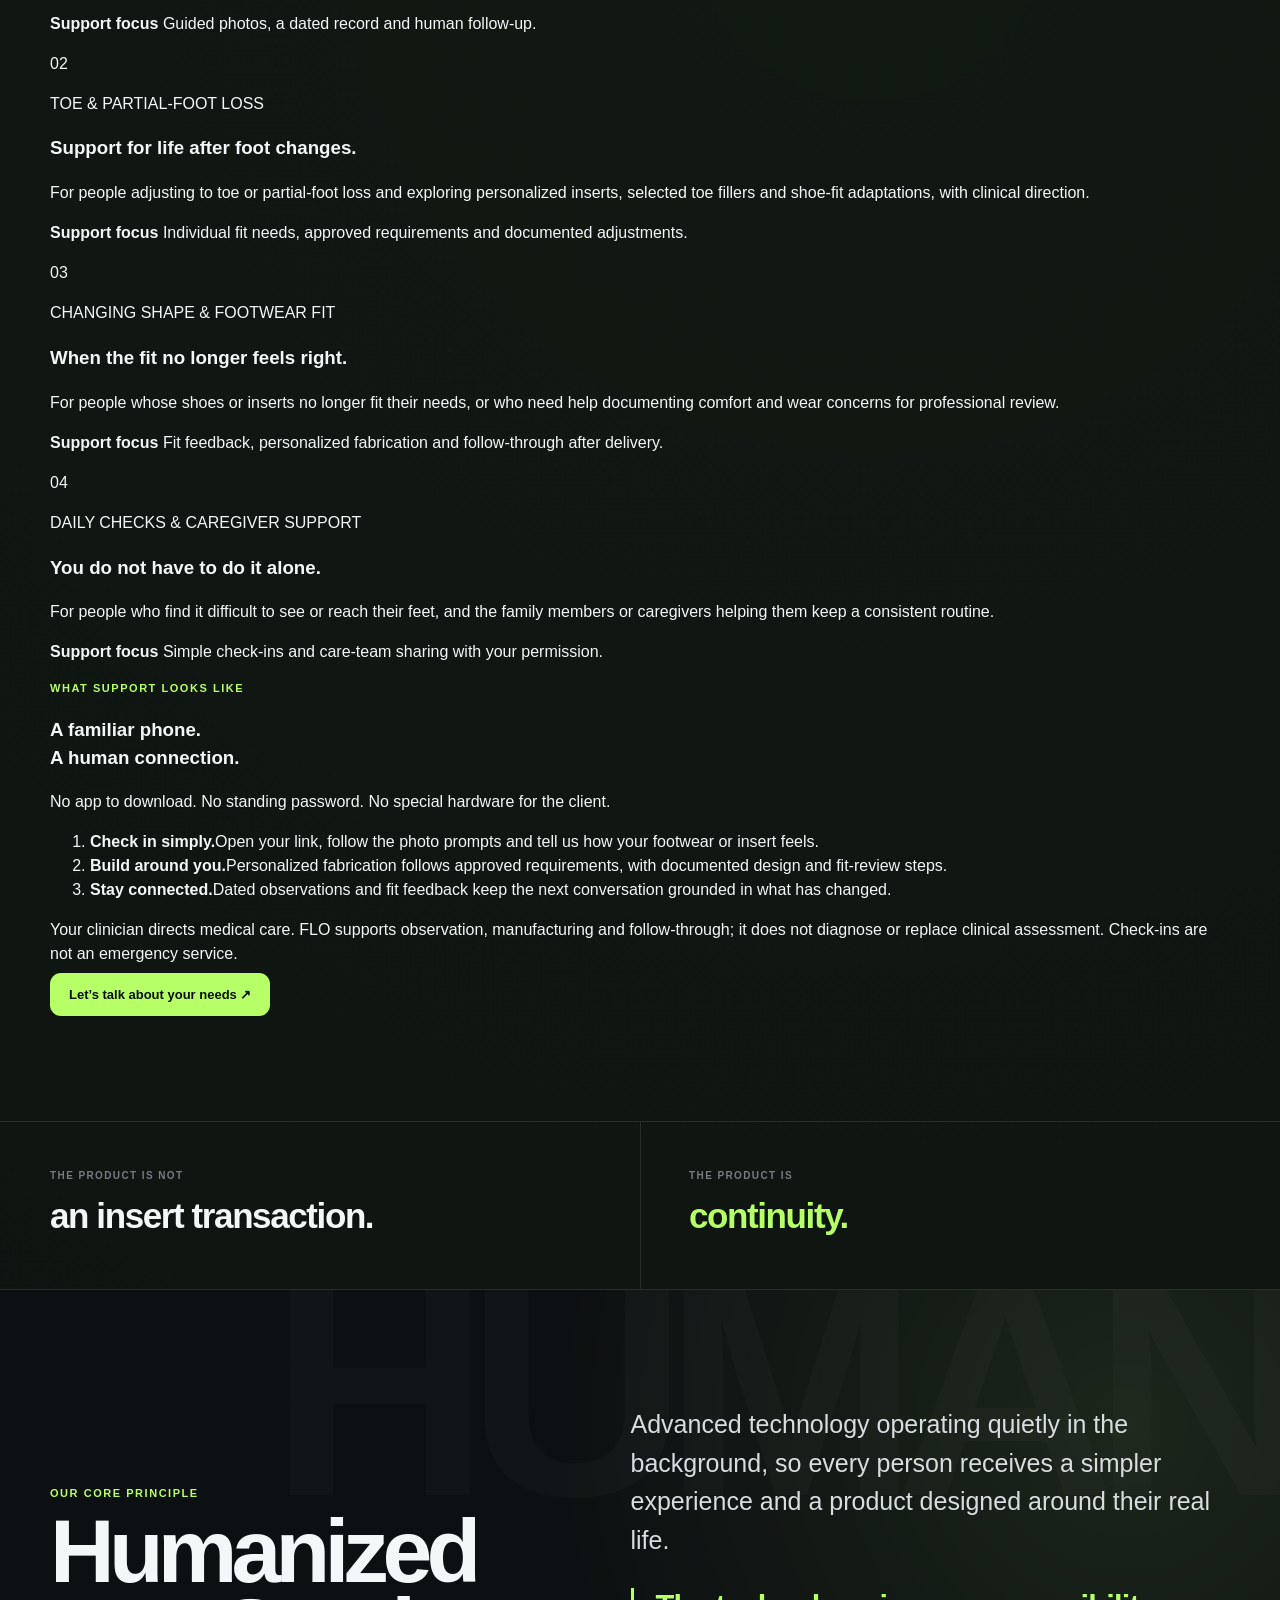
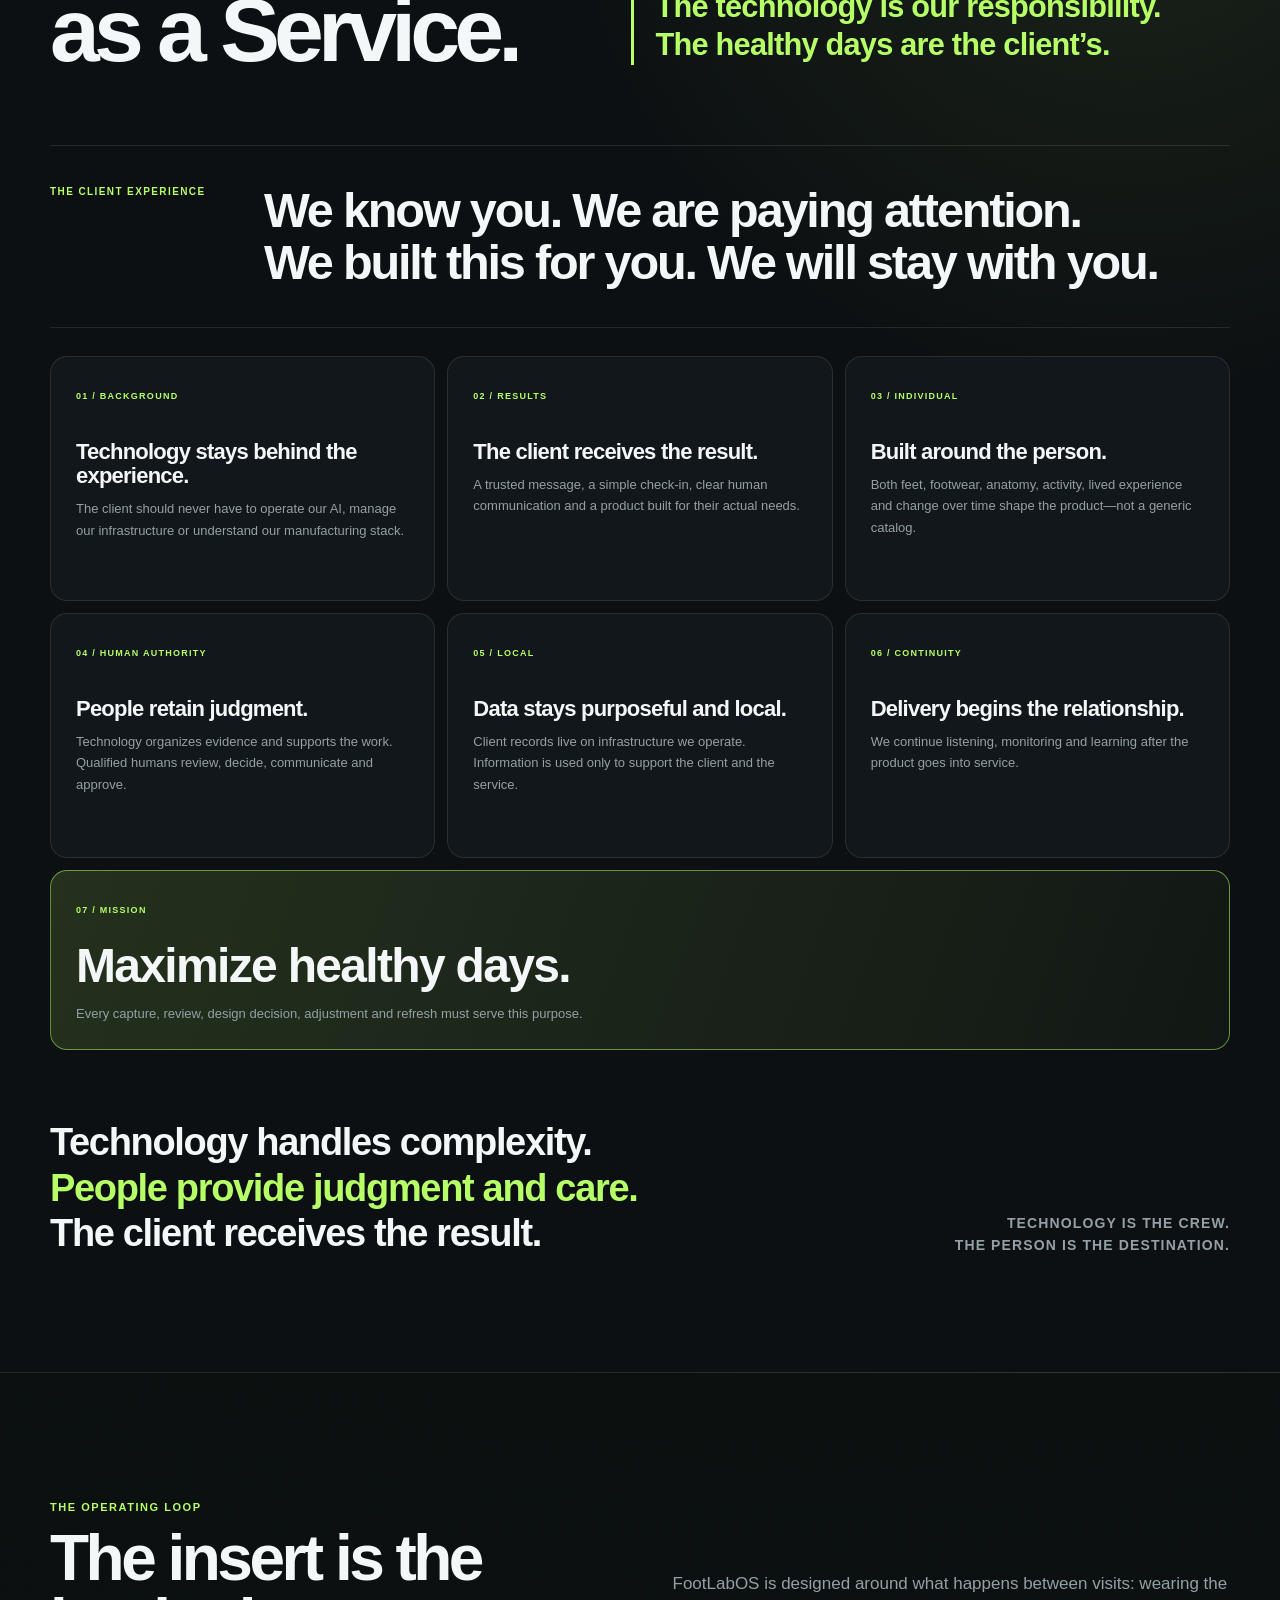
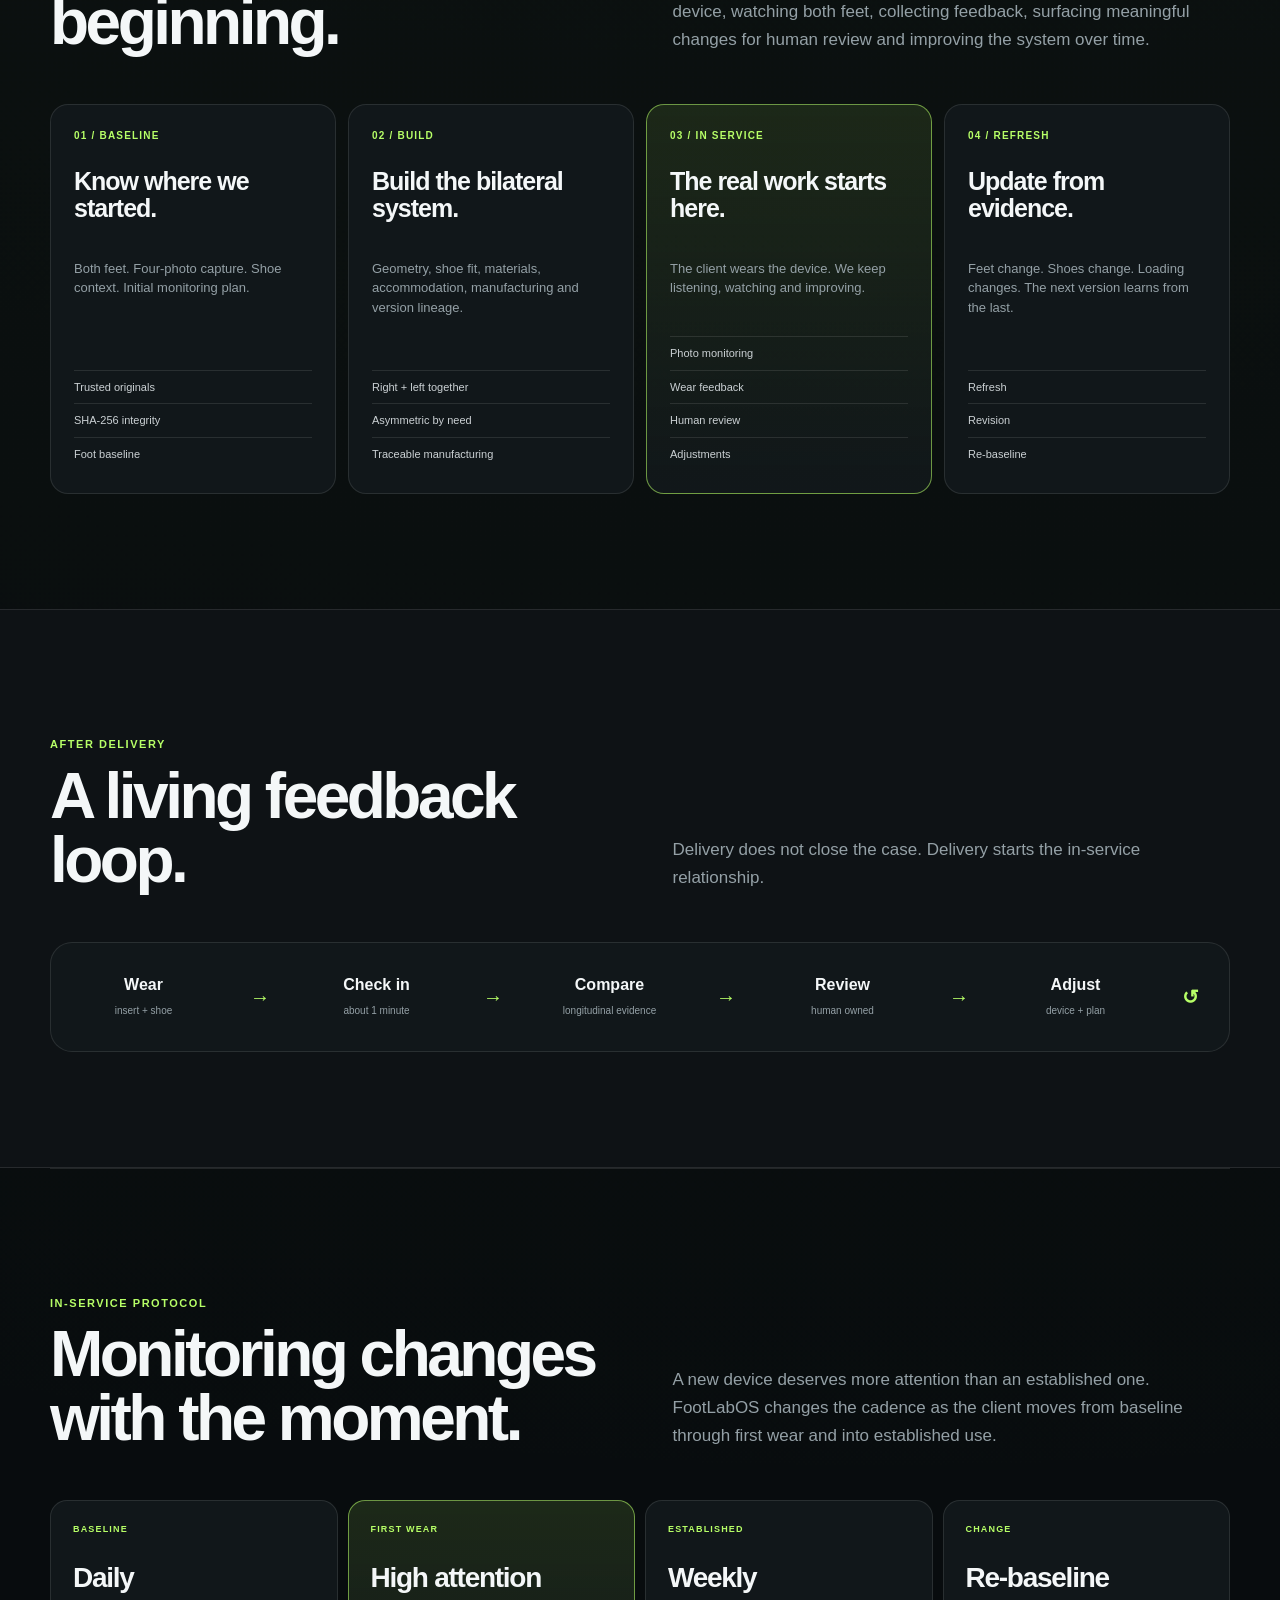
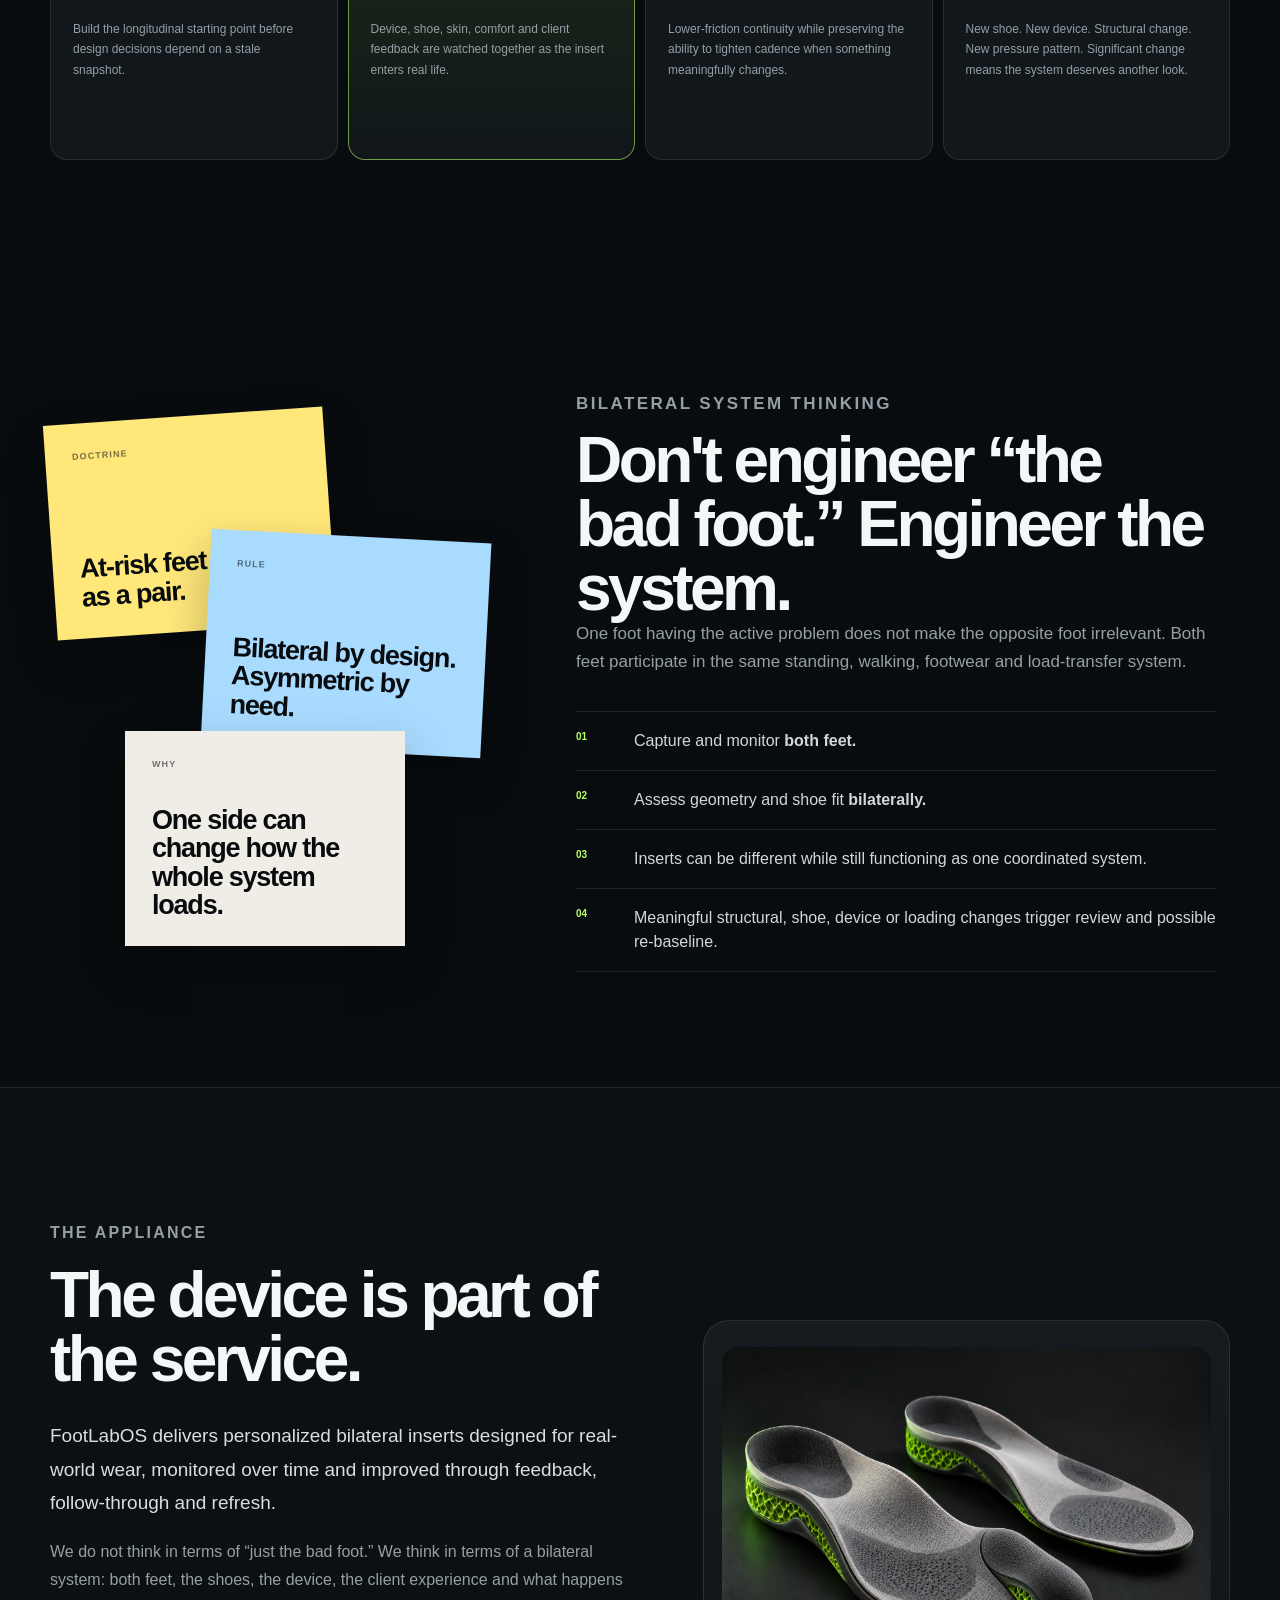
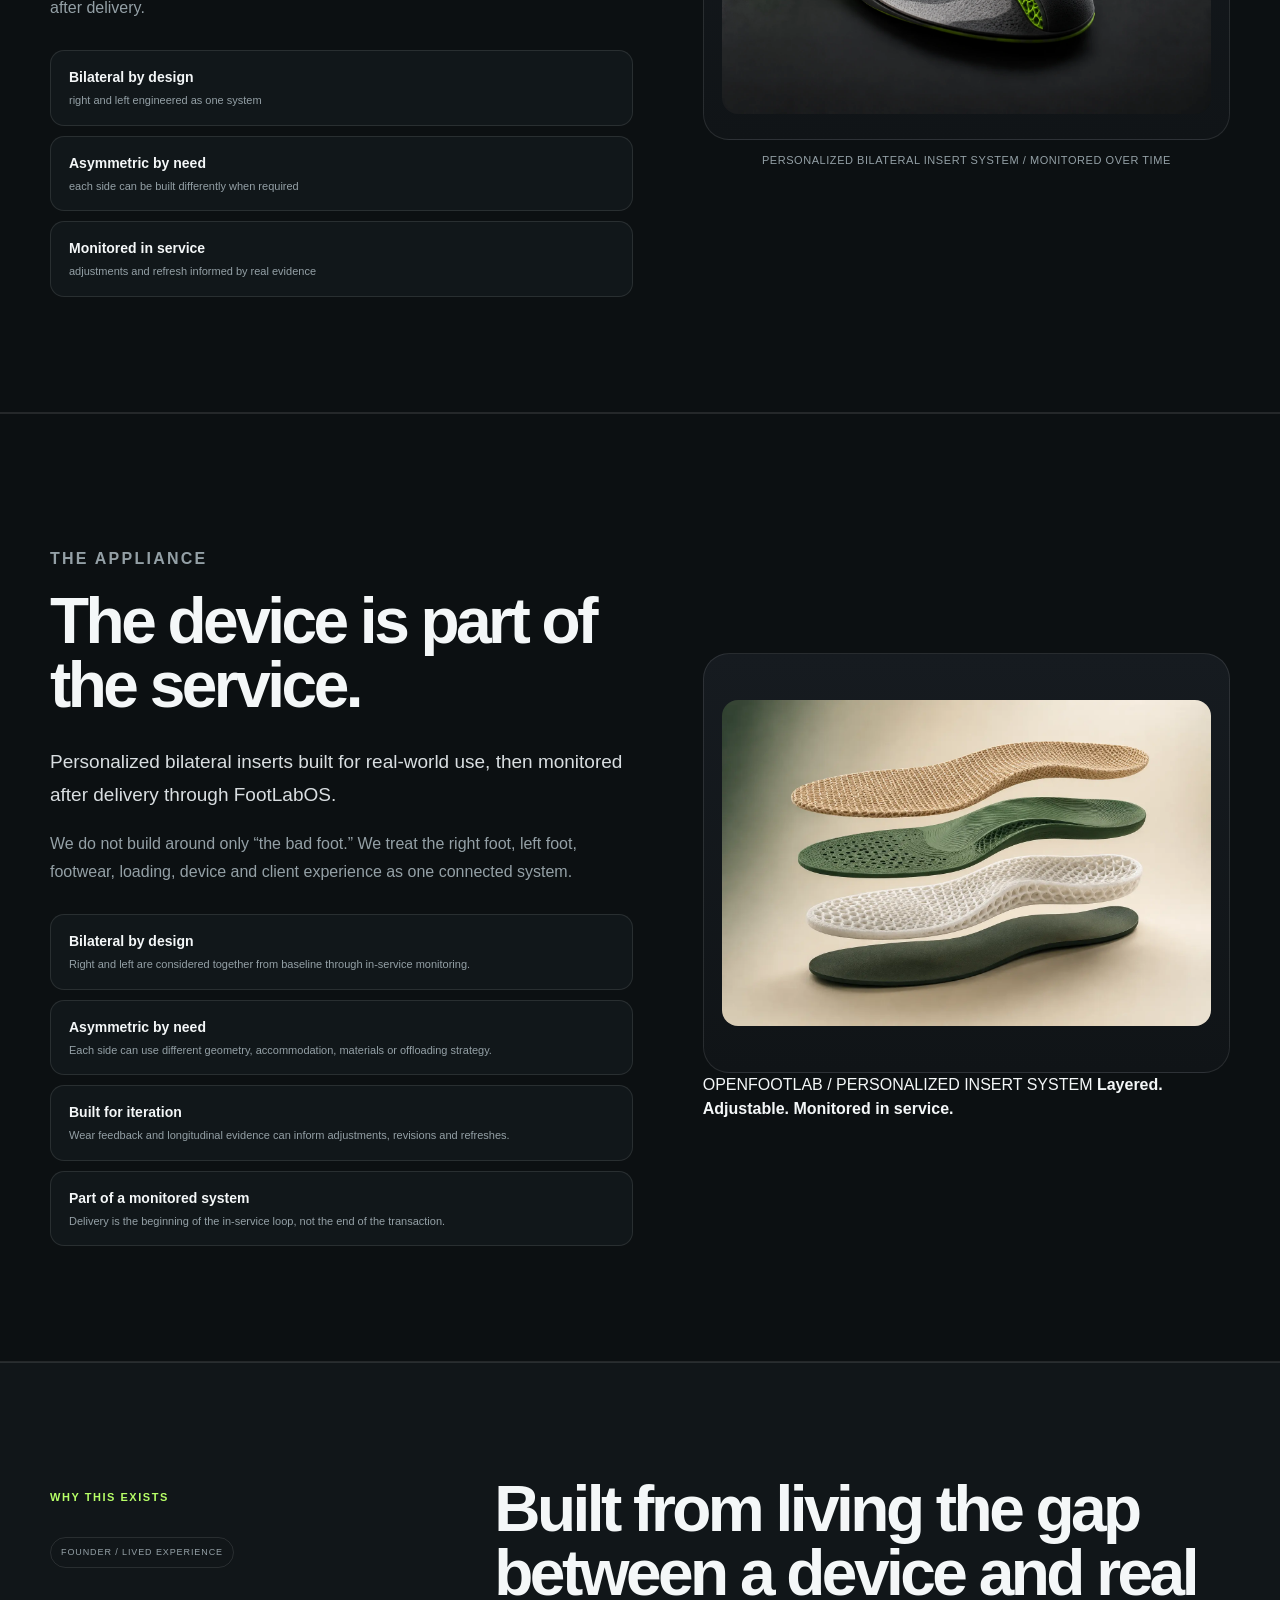
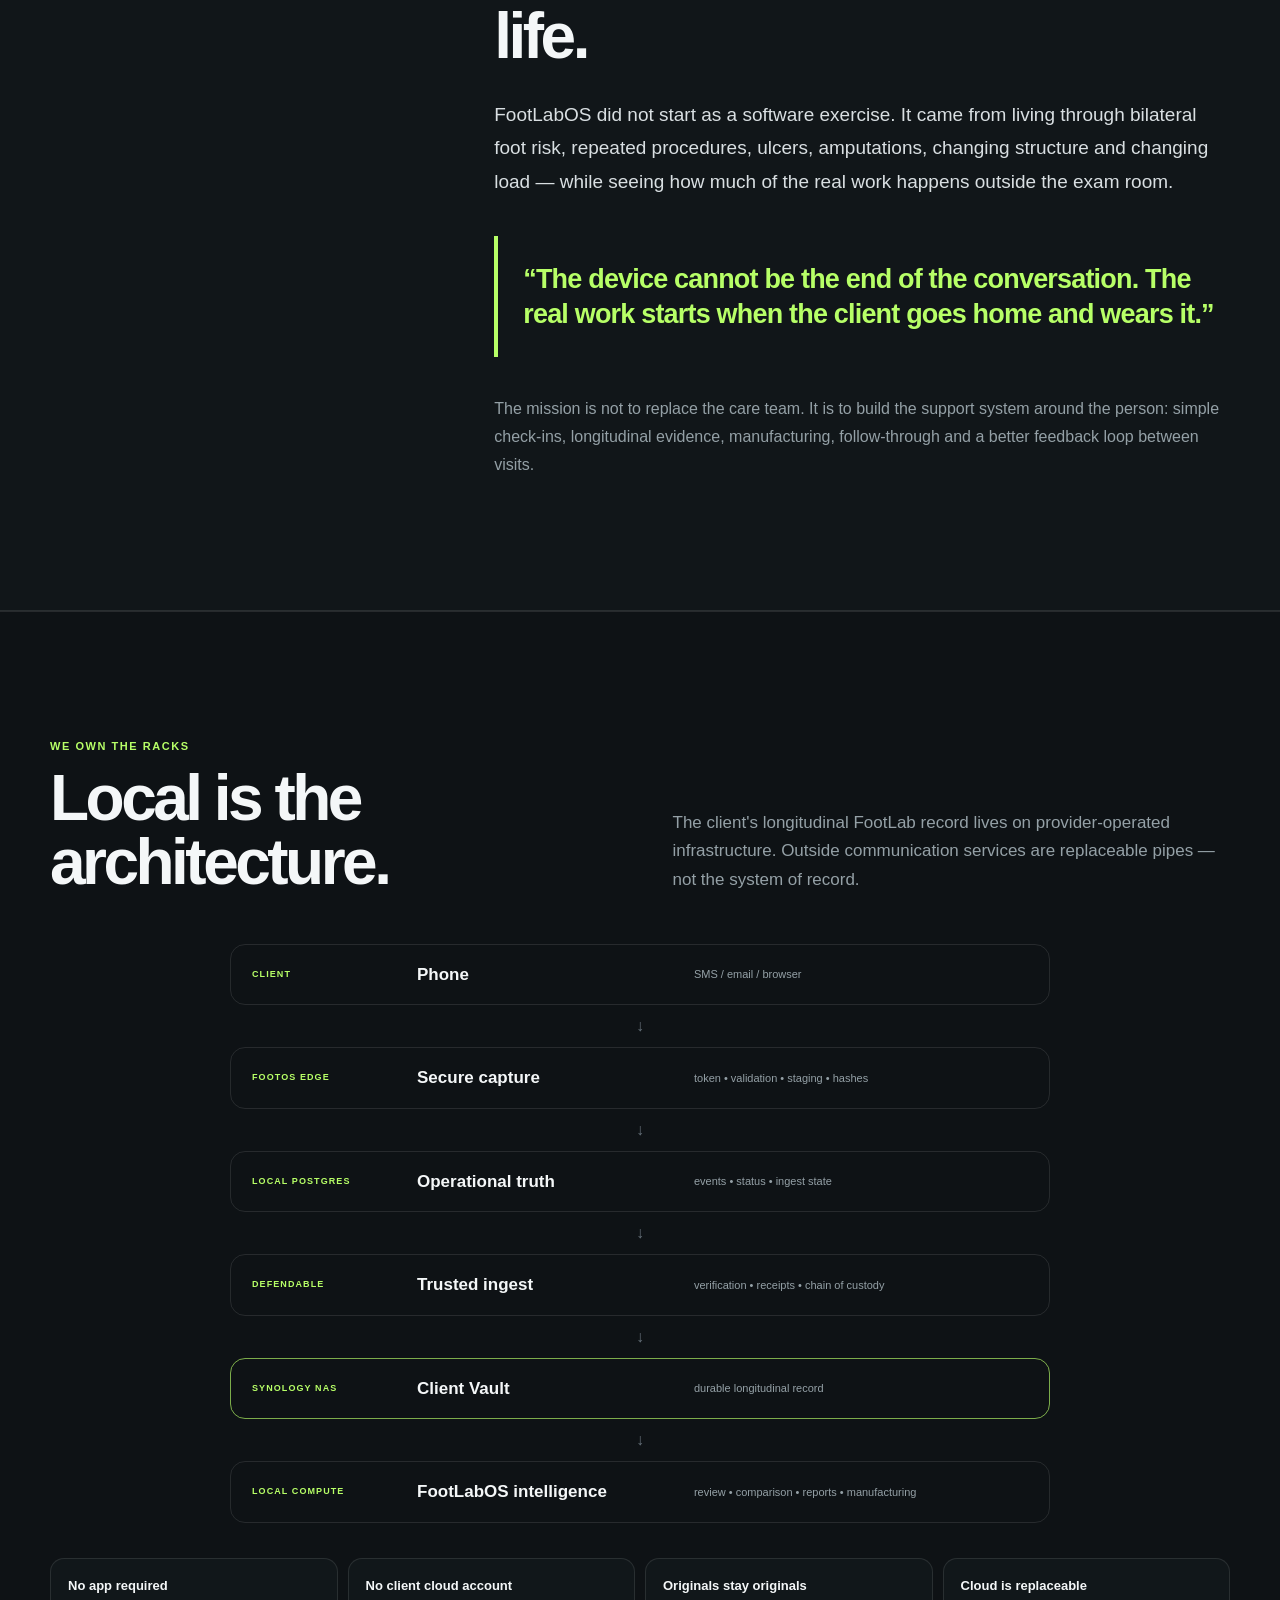
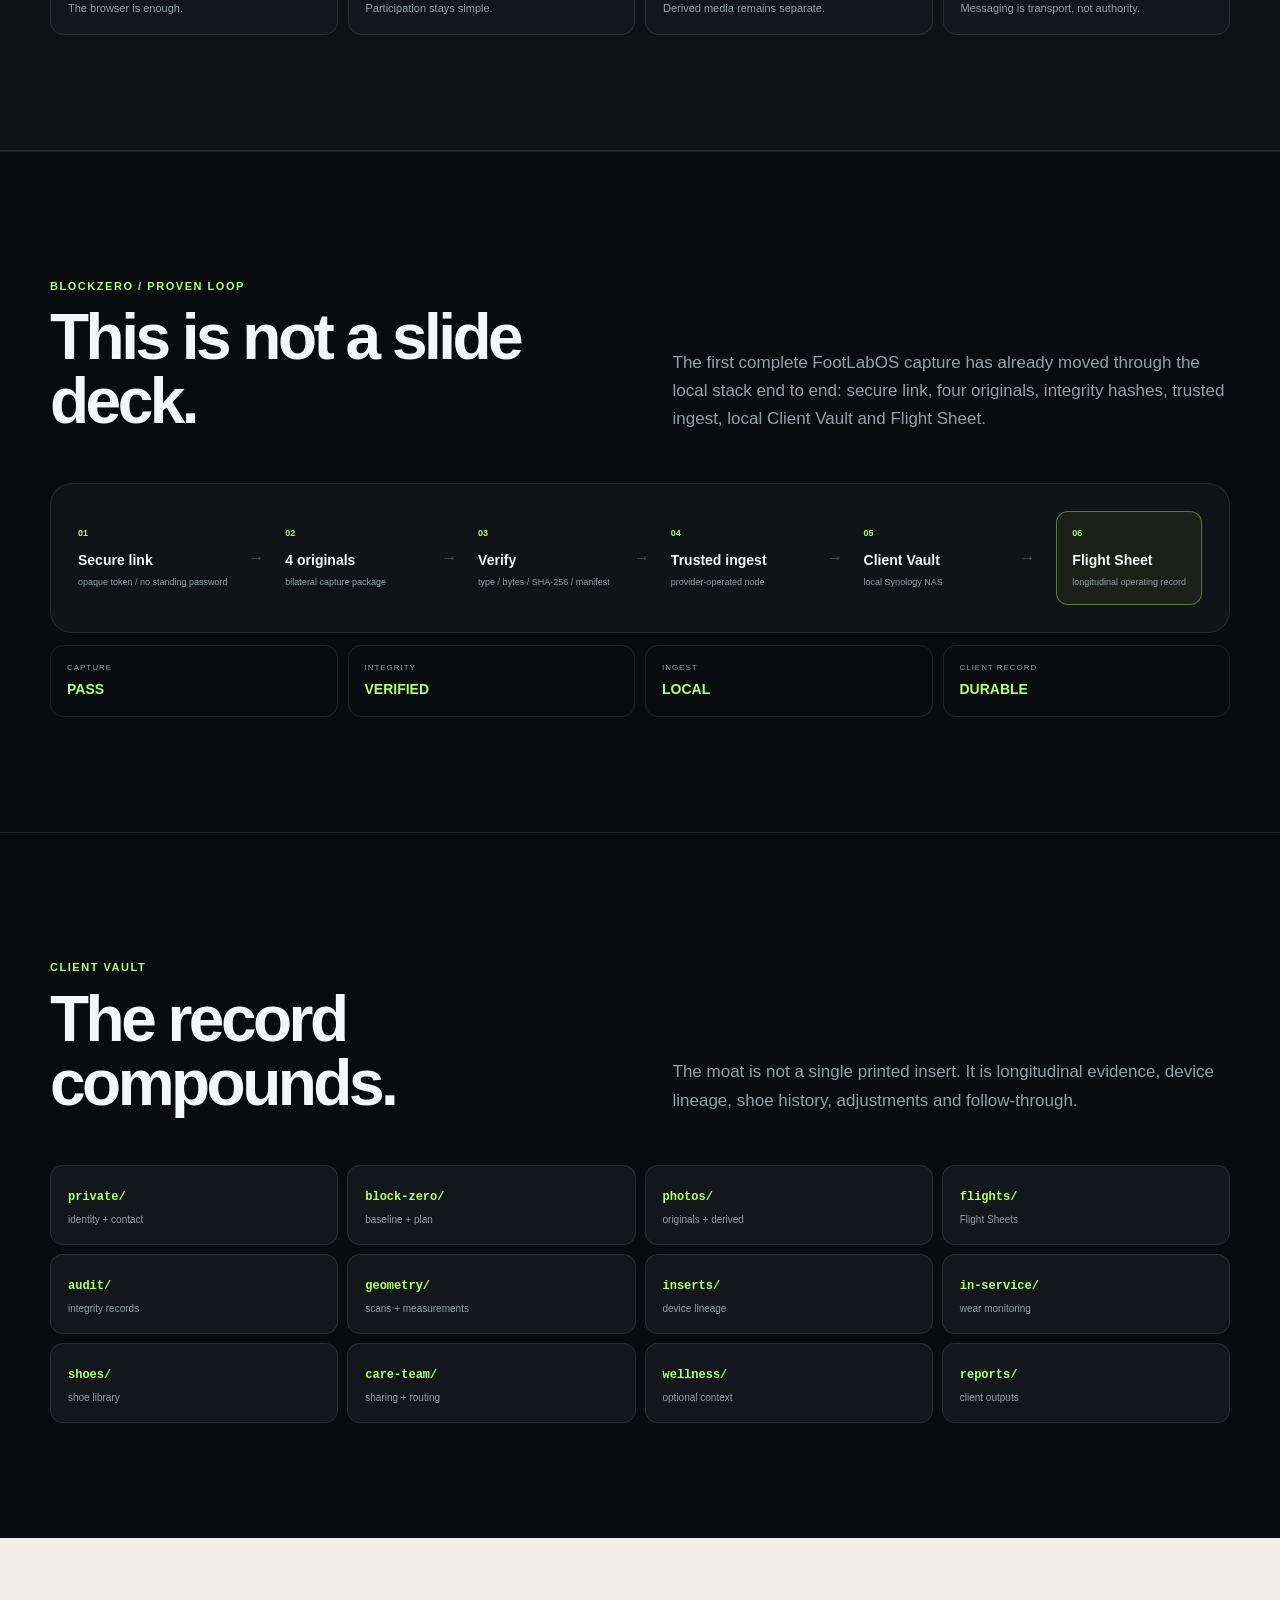
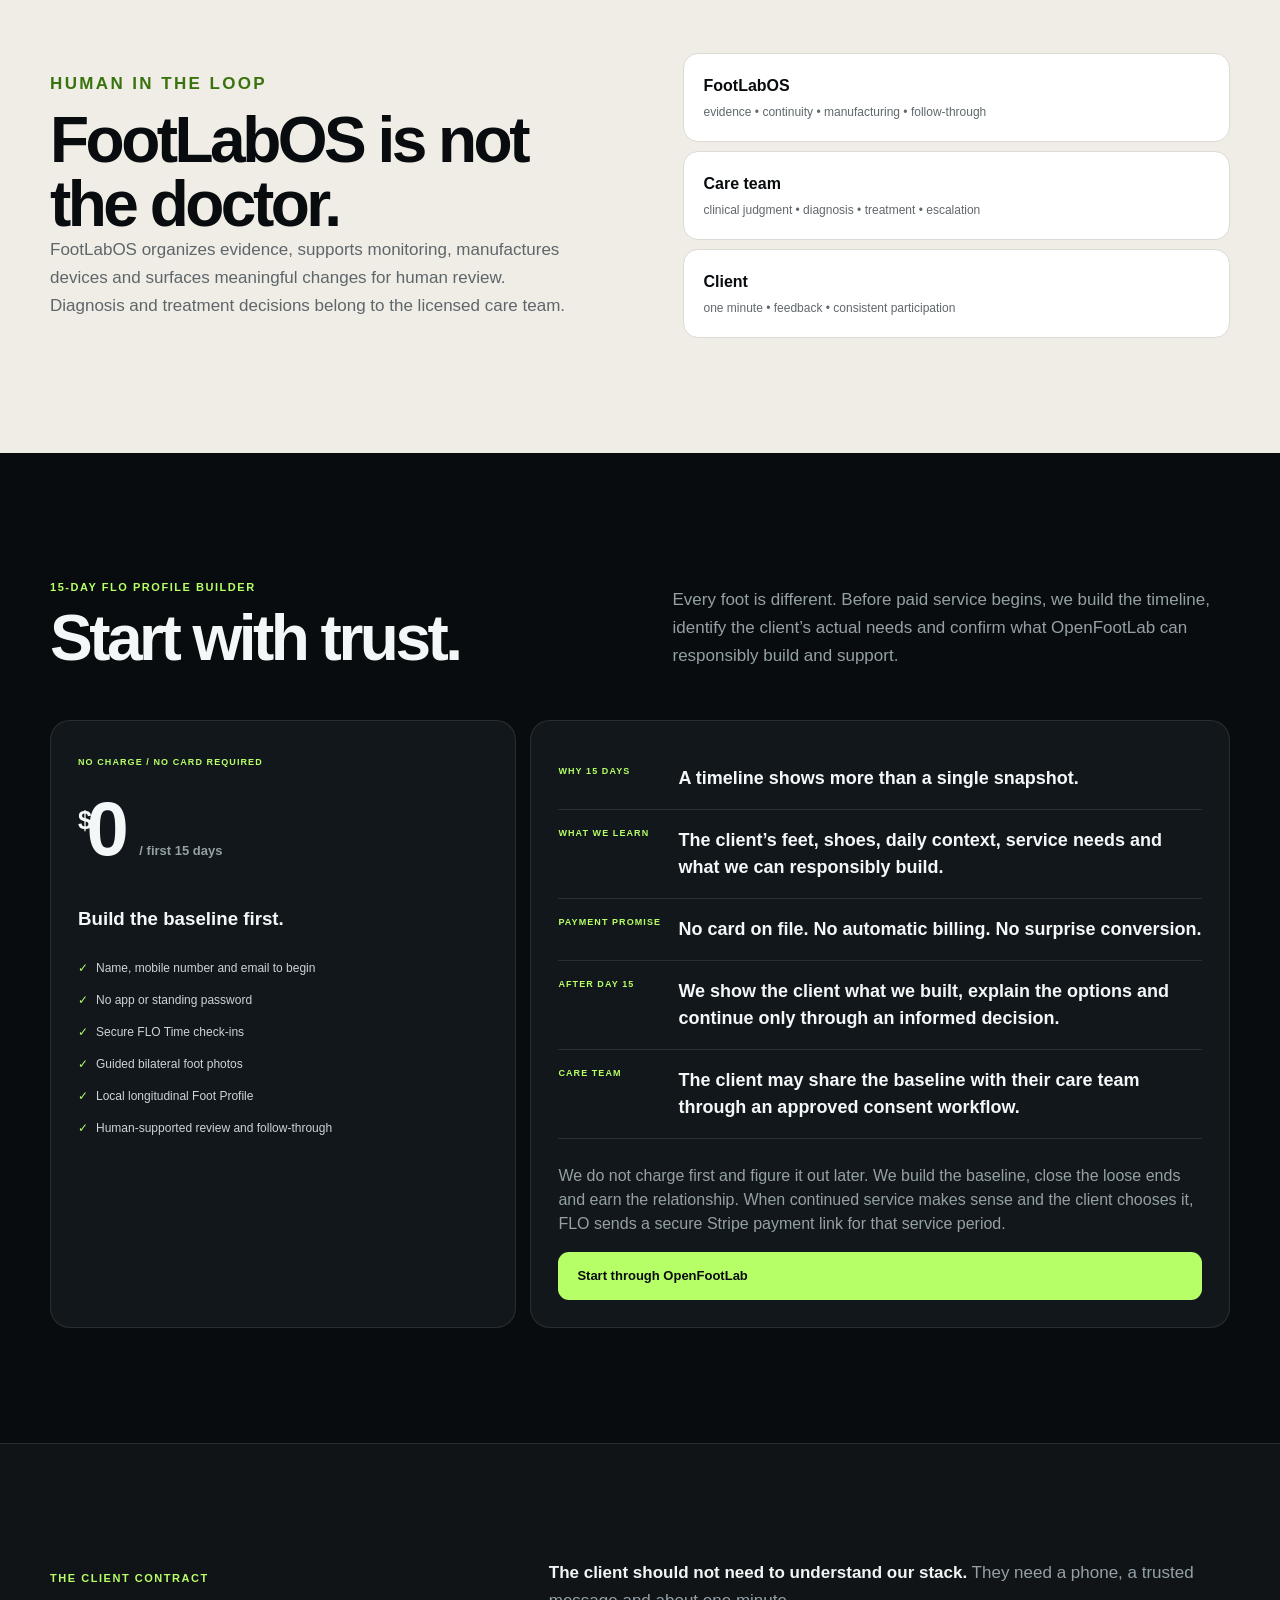
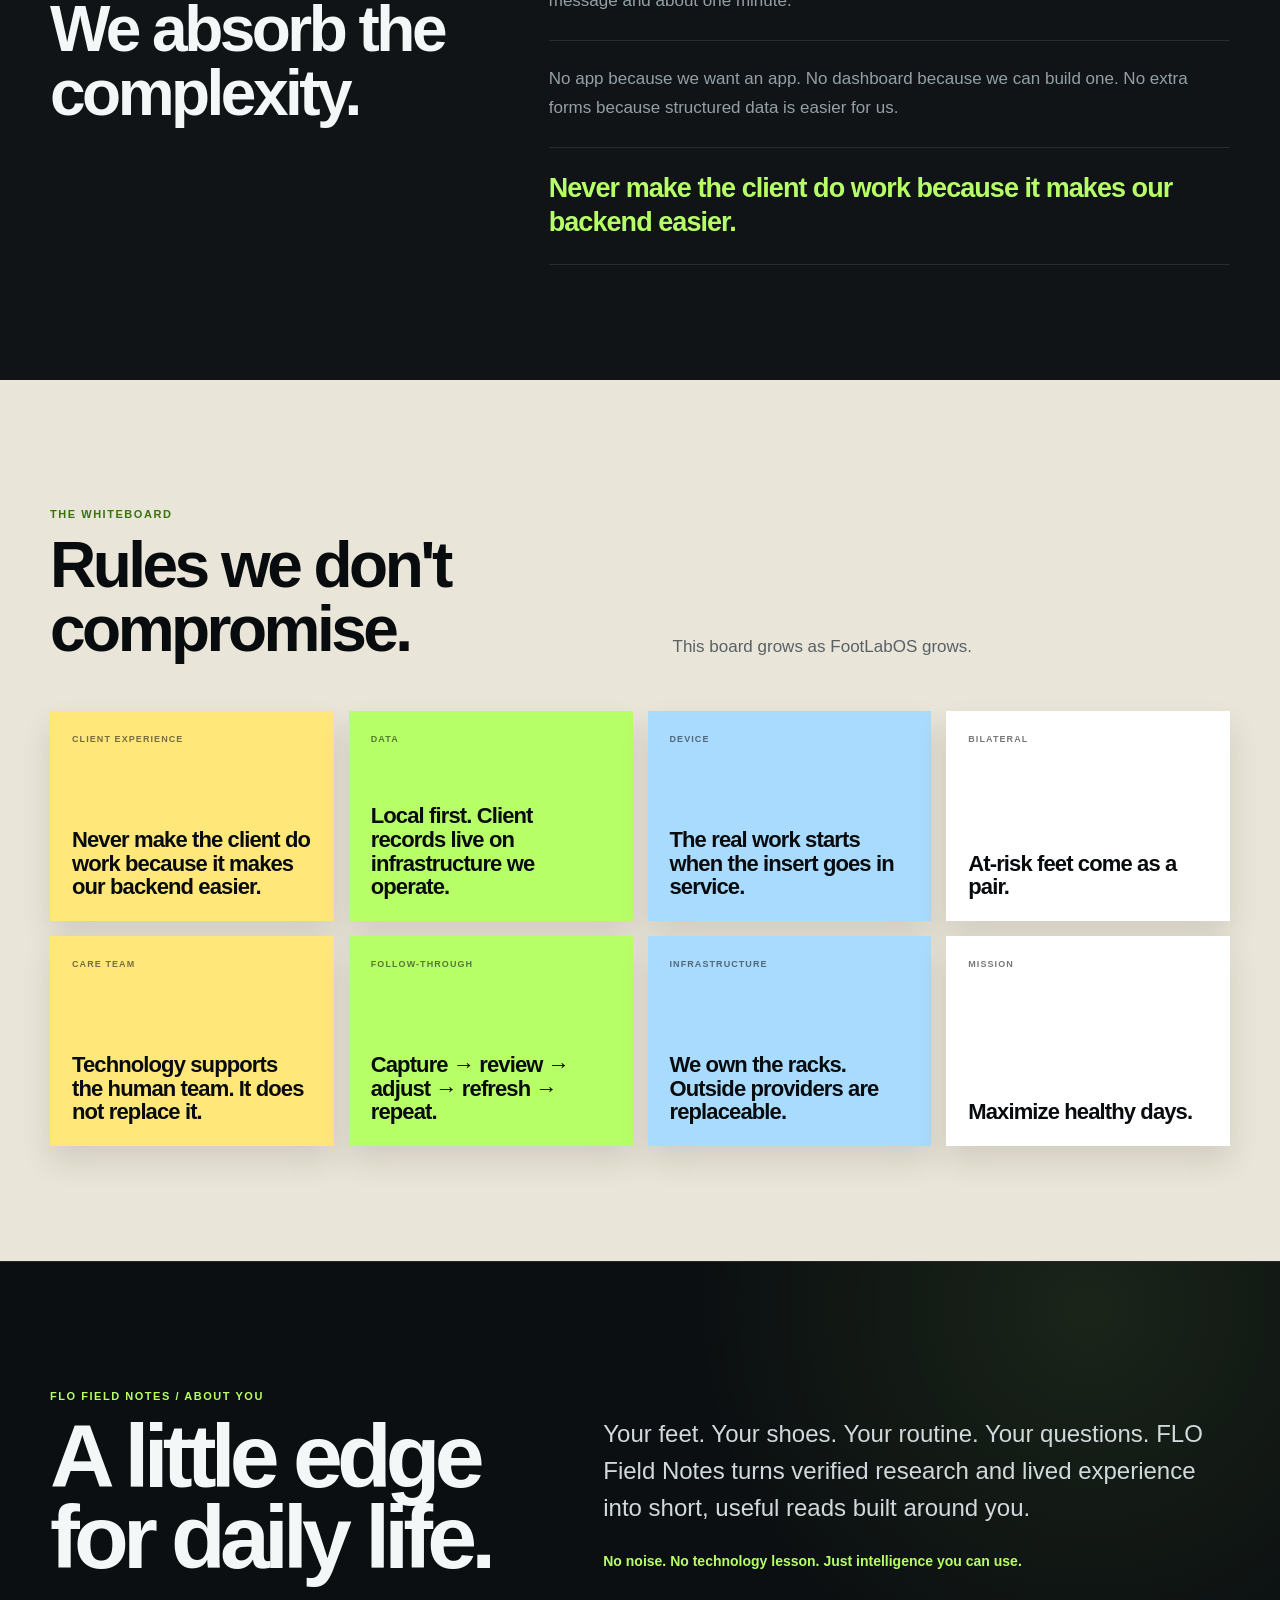
==== commit 50cb68fb: "feat: explain who FLO serves" ====
--- a/index.html
+++ b/index.html
@@ -73,7 +73,7 @@
   </script>
   <link rel="icon" href="assets/img/footlabos-flo-mark.svg" type="image/svg+xml">
   <link rel="apple-touch-icon" href="assets/img/footlabos-favicon-512.png">
-  <link rel="stylesheet" href="assets/css/styles.css?v=flo-20260920-4">
+  <link rel="stylesheet" href="assets/css/styles.css?v=flo-personal-support-1">
 </head>
 
 <body>
@@ -88,7 +88,8 @@
       </span>
     </a>
 
-    <nav>
+    <nav aria-label="Main navigation">
+      <a href="#who-we-serve">Who we serve</a>
       <a href="#principles">Principles</a>
       <a href="#how">How it works</a>
       <a href="#service">In service</a>
@@ -136,7 +137,7 @@
 
     <div class="buttons">
       <a class="button primary" href="#how">See the protocol</a>
-      <a class="button secondary" href="#local">See the local stack</a>
+      <a class="button secondary" href="#who-we-serve">Is FLO for me?</a>
     </div>
 
     <div class="proof">
@@ -233,6 +234,84 @@
       <span>longitudinal record</span>
     </div>
 
+  </div>
+</section>
+
+
+<!-- Personal support: people and everyday needs before the technology. -->
+<section class="section personal-support" id="who-we-serve" aria-labelledby="personal-support-title">
+  <div class="shell">
+    <div class="personal-support-intro">
+      <div>
+        <p class="eyebrow">WHO FLO IS FOR</p>
+        <h2 id="personal-support-title">Personal support for feet that need <span>extra attention.</span></h2>
+      </div>
+      <div class="personal-support-lead">
+        <p class="personal-support-motto">Your feet. Your daily life.<br>A team that follows through.</p>
+        <p>Living with foot changes can make everyday routines more complicated. FLO brings together simple check-ins, personalized inserts and human follow-through, with support shaped around the person.</p>
+        <a class="personal-support-link" href="#contact">Not sure where to start? Talk with FLO <span aria-hidden="true">↗</span></a>
+      </div>
+    </div>
+
+    <div class="personal-support-grid">
+      <article class="personal-support-card">
+        <span class="personal-support-number" aria-hidden="true">01</span>
+        <div>
+          <p class="personal-support-category">DIABETES &amp; REDUCED SENSATION</p>
+          <h3>When your feet need a closer look.</h3>
+          <p>For people living with diabetes or reduced feeling in their feet who want a simpler way to document changes, share observations and stay connected with their care team.</p>
+          <p class="personal-support-detail"><strong>Support focus</strong> Guided photos, a dated record and human follow-up.</p>
+        </div>
+      </article>
+
+      <article class="personal-support-card">
+        <span class="personal-support-number" aria-hidden="true">02</span>
+        <div>
+          <p class="personal-support-category">TOE &amp; PARTIAL-FOOT LOSS</p>
+          <h3>Support for life after foot changes.</h3>
+          <p>For people adjusting to toe or partial-foot loss and exploring personalized inserts, selected toe fillers and shoe-fit adaptations, with clinical direction.</p>
+          <p class="personal-support-detail"><strong>Support focus</strong> Individual fit needs, approved requirements and documented adjustments.</p>
+        </div>
+      </article>
+
+      <article class="personal-support-card">
+        <span class="personal-support-number" aria-hidden="true">03</span>
+        <div>
+          <p class="personal-support-category">CHANGING SHAPE &amp; FOOTWEAR FIT</p>
+          <h3>When the fit no longer feels right.</h3>
+          <p>For people whose shoes or inserts no longer fit their needs, or who need help documenting comfort and wear concerns for professional review.</p>
+          <p class="personal-support-detail"><strong>Support focus</strong> Fit feedback, personalized fabrication and follow-through after delivery.</p>
+        </div>
+      </article>
+
+      <article class="personal-support-card">
+        <span class="personal-support-number" aria-hidden="true">04</span>
+        <div>
+          <p class="personal-support-category">DAILY CHECKS &amp; CAREGIVER SUPPORT</p>
+          <h3>You do not have to do it alone.</h3>
+          <p>For people who find it difficult to see or reach their feet, and the family members or caregivers helping them keep a consistent routine.</p>
+          <p class="personal-support-detail"><strong>Support focus</strong> Simple check-ins and care-team sharing with your permission.</p>
+        </div>
+      </article>
+    </div>
+
+    <div class="personal-support-service" aria-labelledby="personal-support-service-title">
+      <div class="personal-support-service-intro">
+        <p class="eyebrow">WHAT SUPPORT LOOKS LIKE</p>
+        <h3 id="personal-support-service-title">A familiar phone.<br>A human connection.</h3>
+        <p>No app to download. No standing password. No special hardware for the client.</p>
+      </div>
+      <ol class="personal-support-steps">
+        <li><strong>Check in simply.</strong><span>Open your link, follow the photo prompts and tell us how your footwear or insert feels.</span></li>
+        <li><strong>Build around you.</strong><span>Personalized fabrication follows approved requirements, with documented design and fit-review steps.</span></li>
+        <li><strong>Stay connected.</strong><span>Dated observations and fit feedback keep the next conversation grounded in what has changed.</span></li>
+      </ol>
+    </div>
+
+    <div class="personal-support-next">
+      <p>Your clinician directs medical care. FLO supports observation, manufacturing and follow-through; it does not diagnose or replace clinical assessment. Check-ins are not an emergency service.</p>
+      <a class="button primary" href="#contact">Let’s talk about your needs <span aria-hidden="true">↗</span></a>
+    </div>
   </div>
 </section>
 
